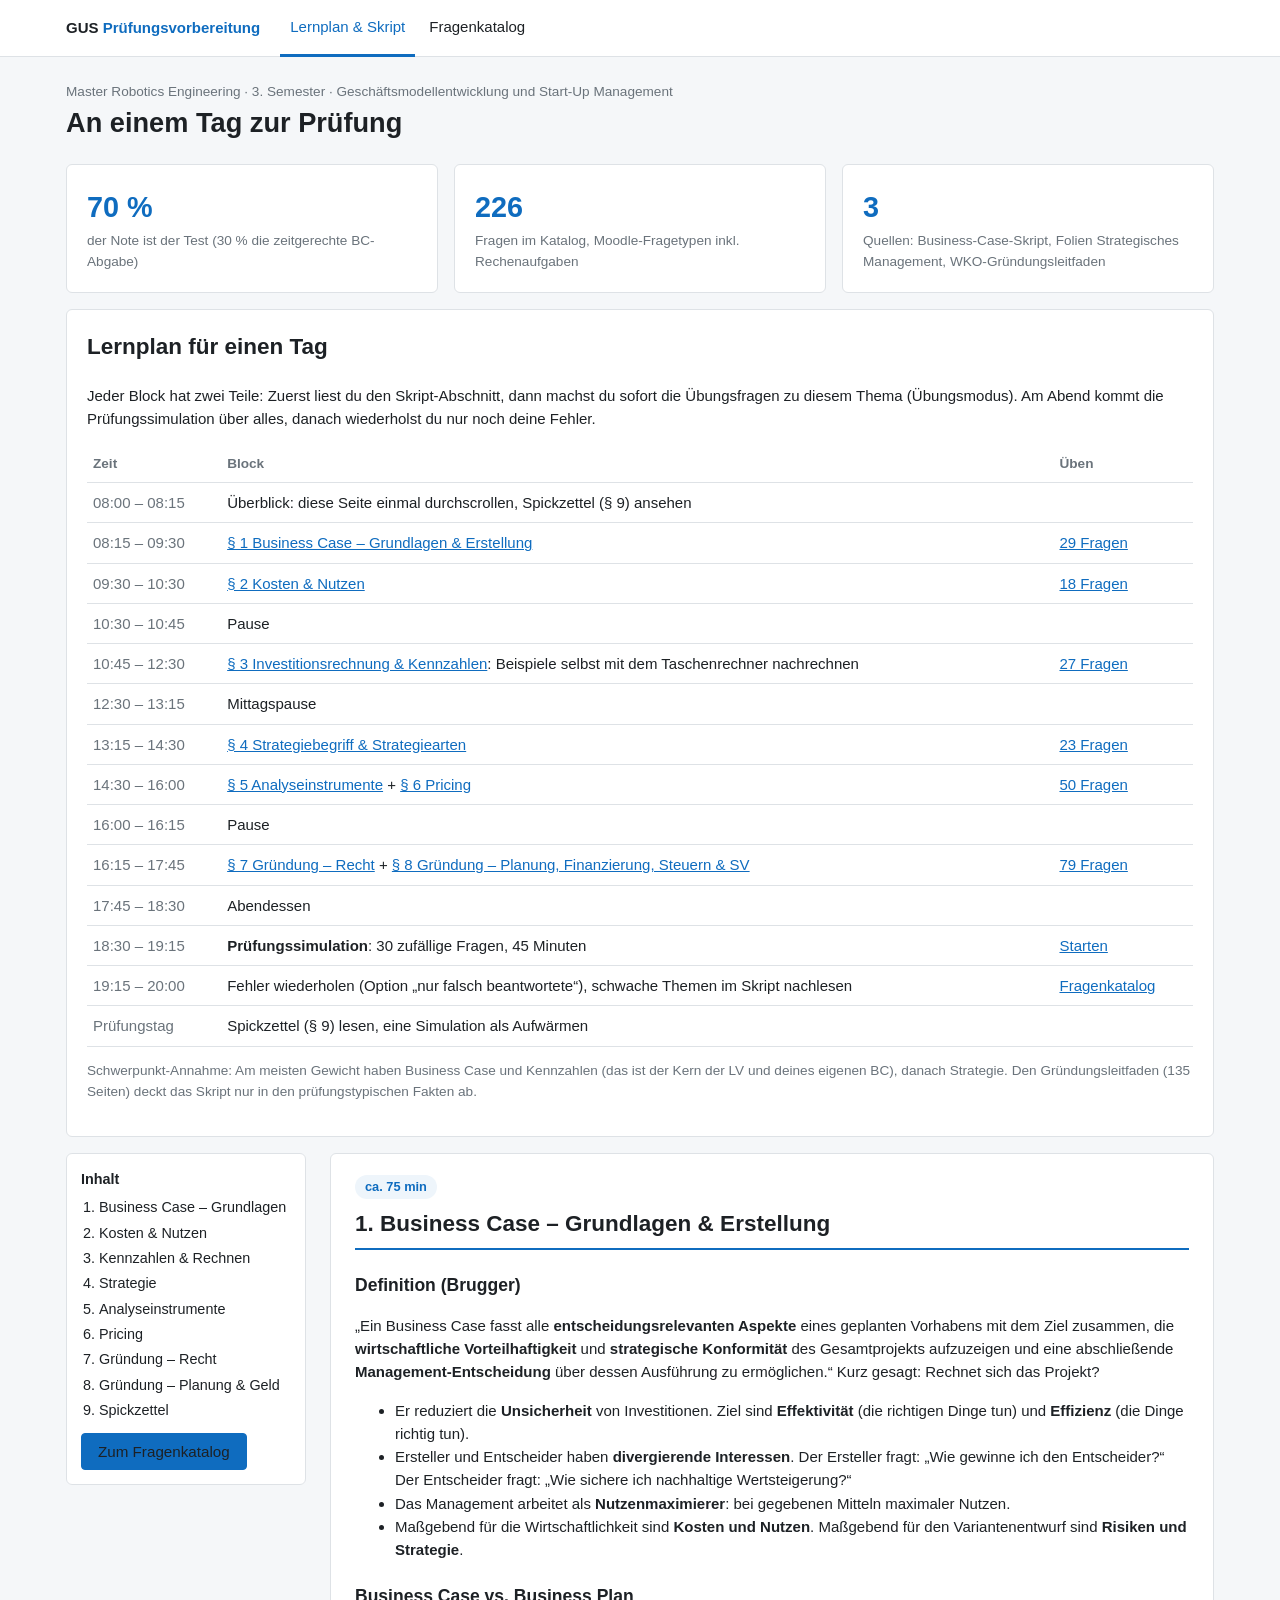
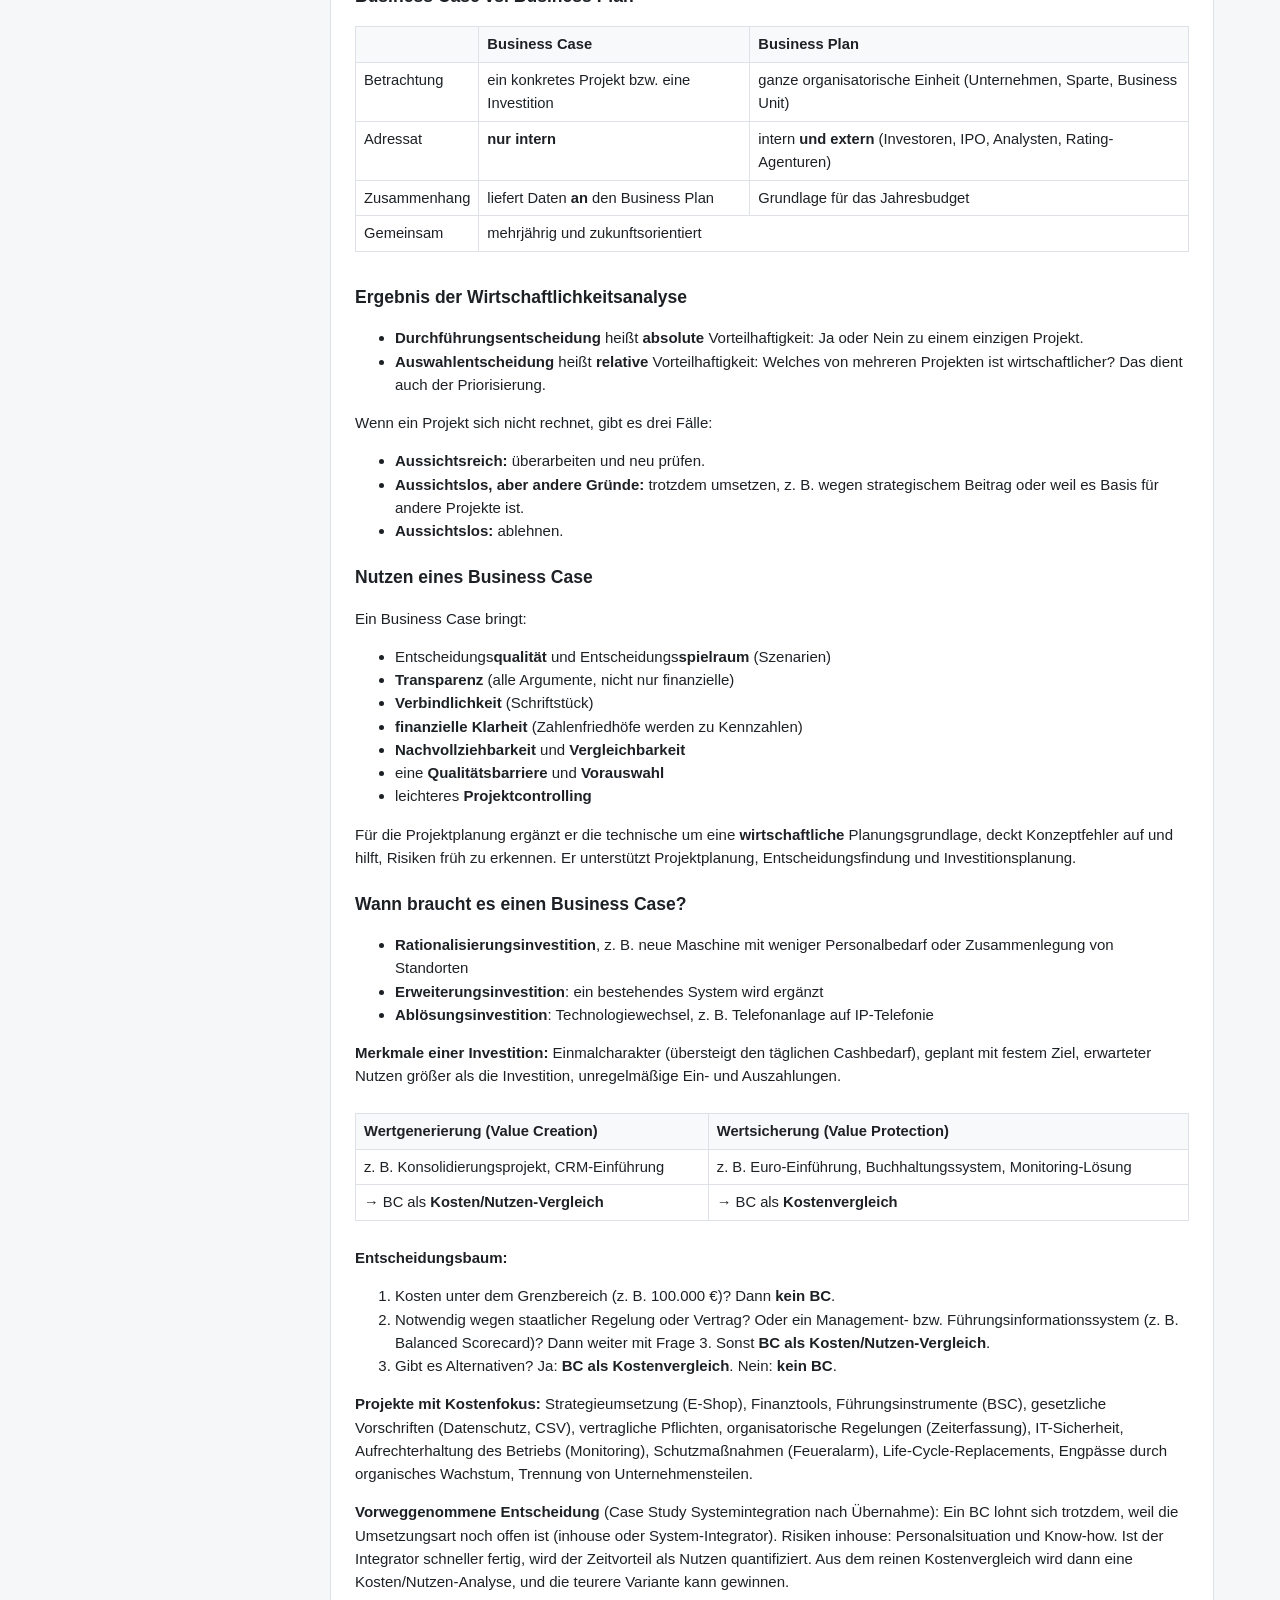
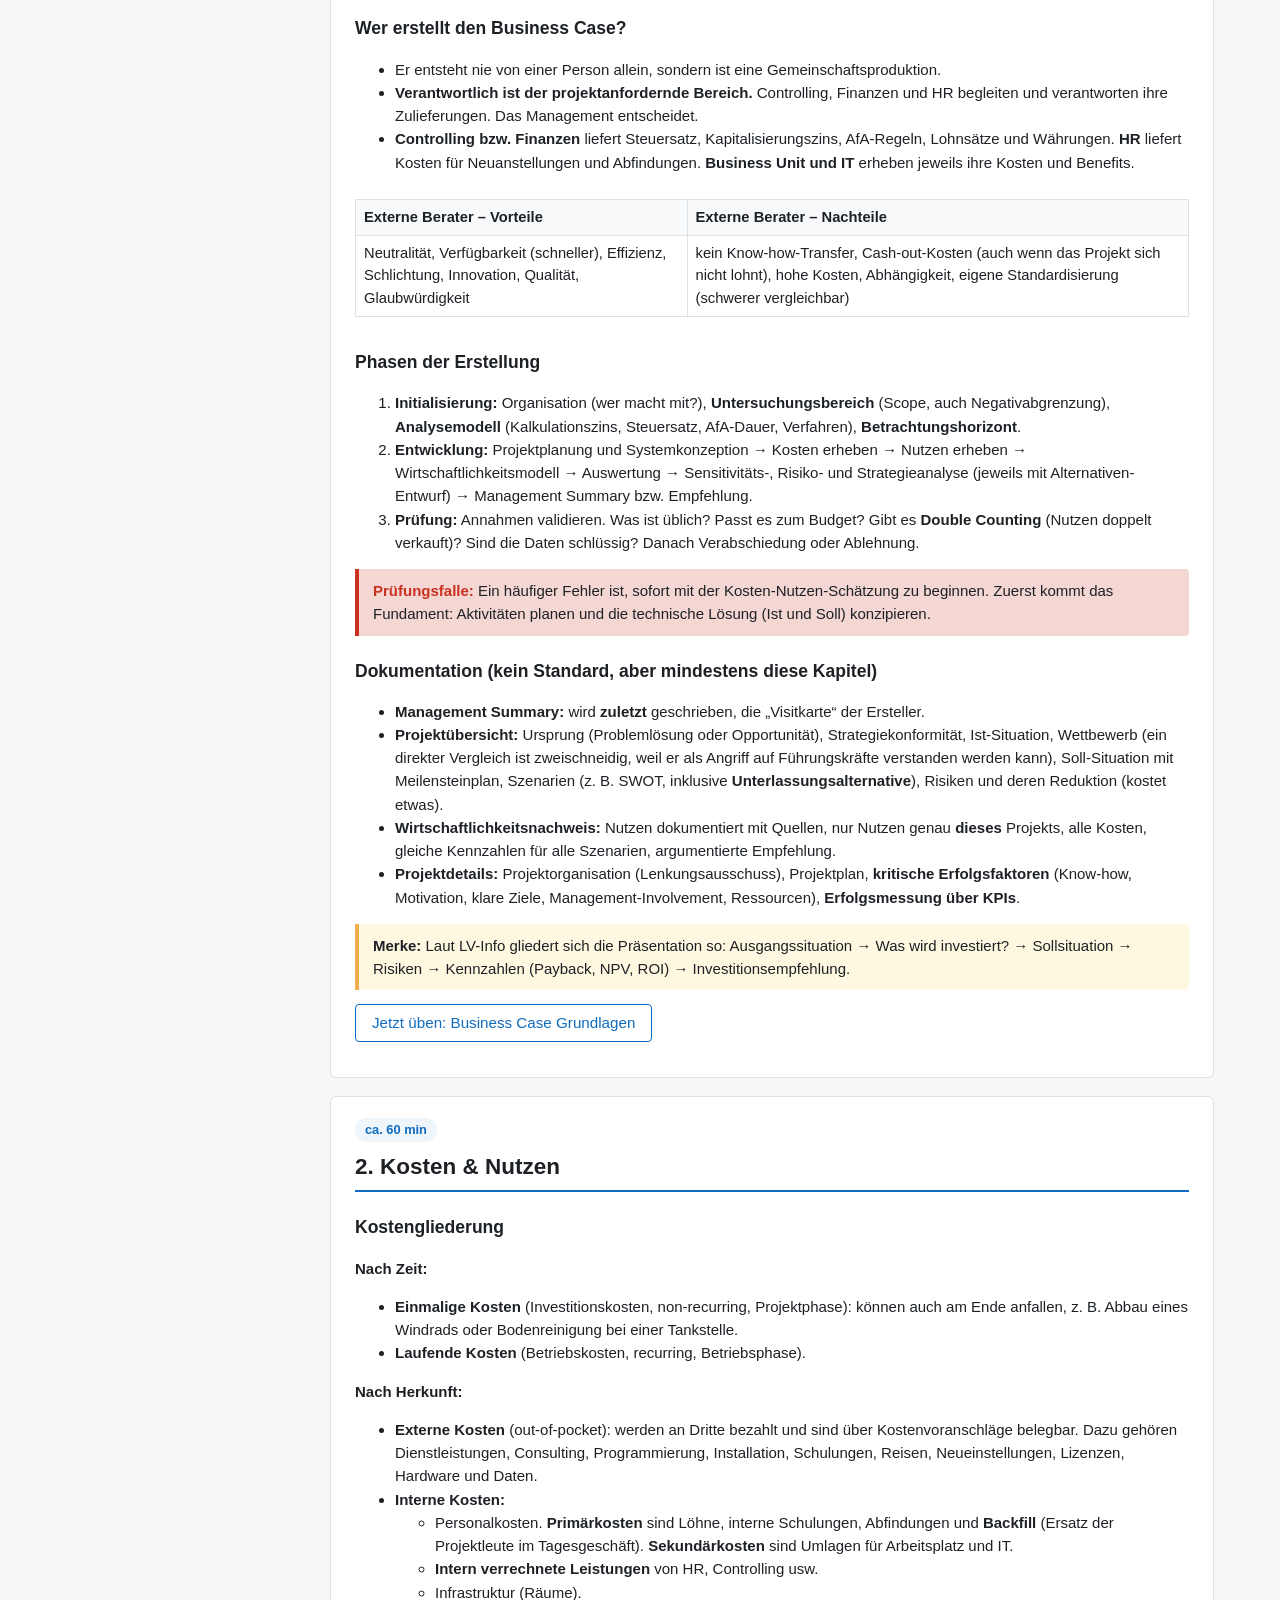
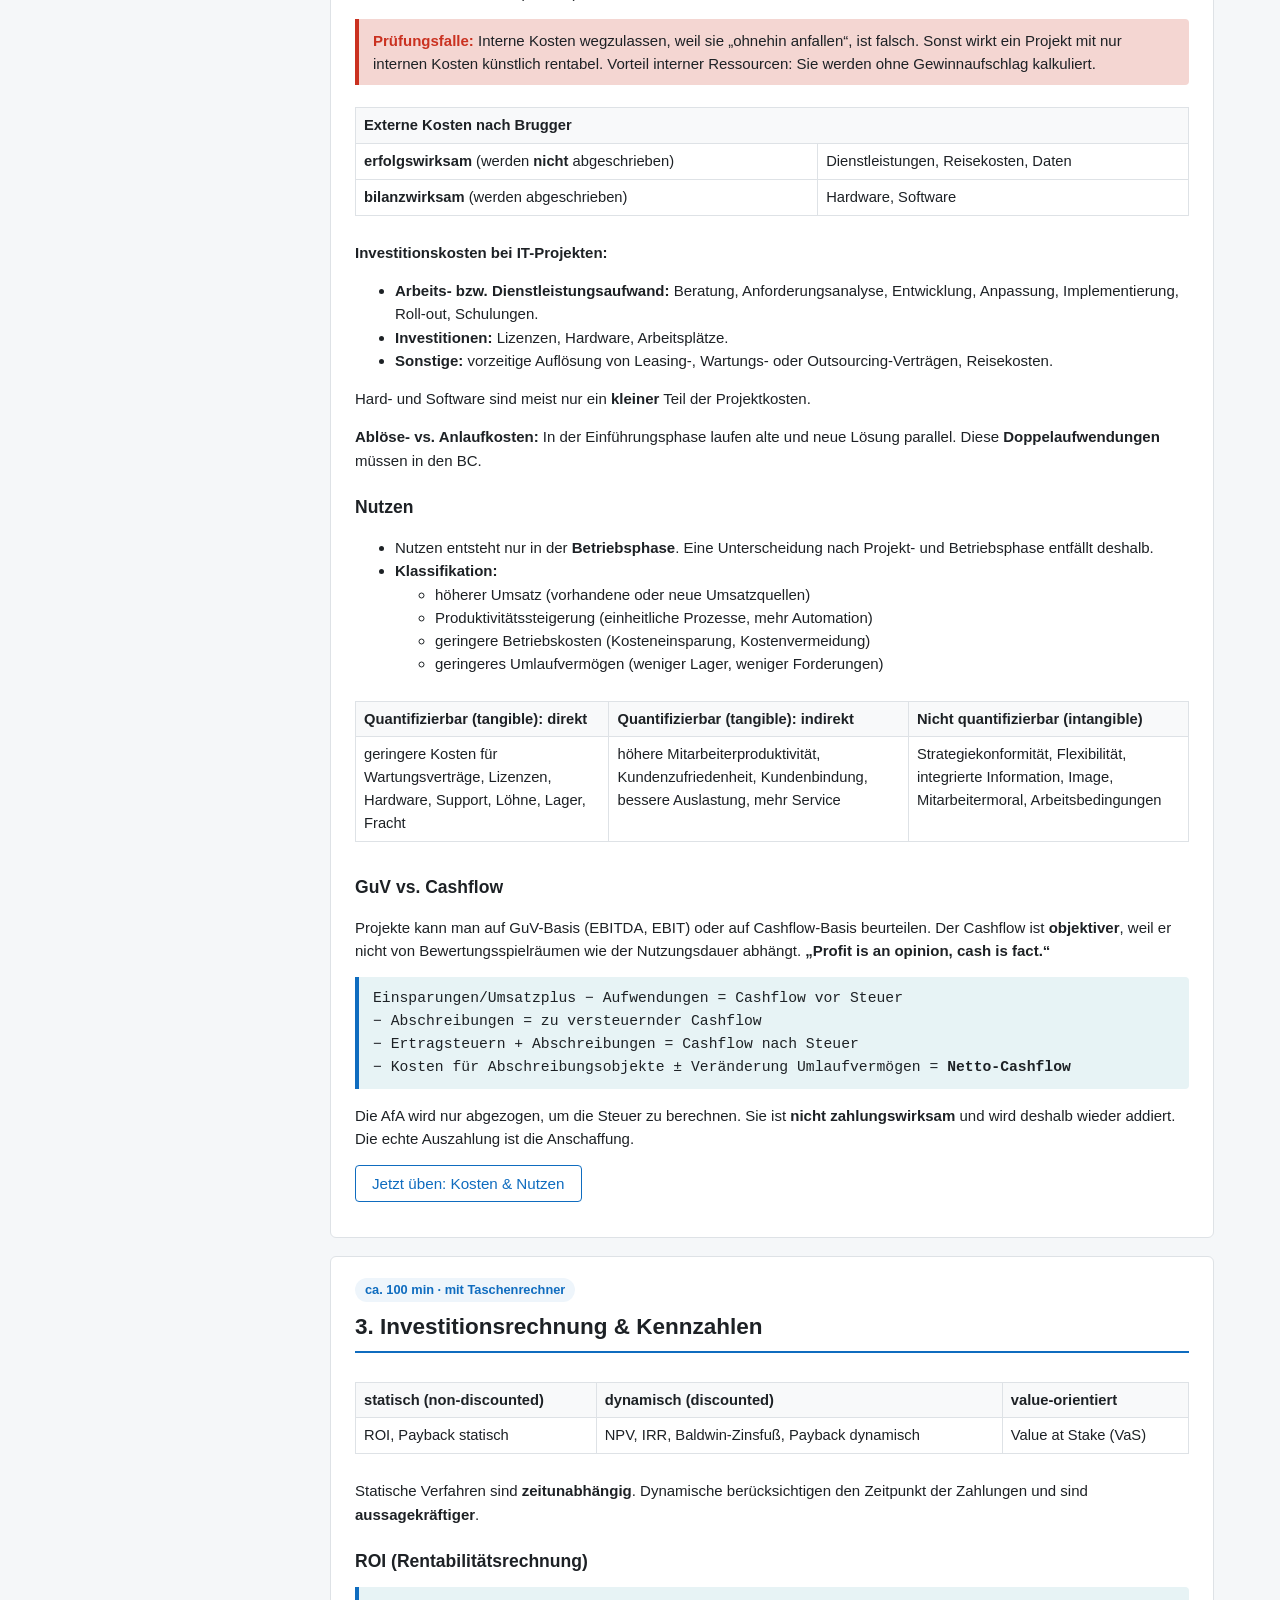
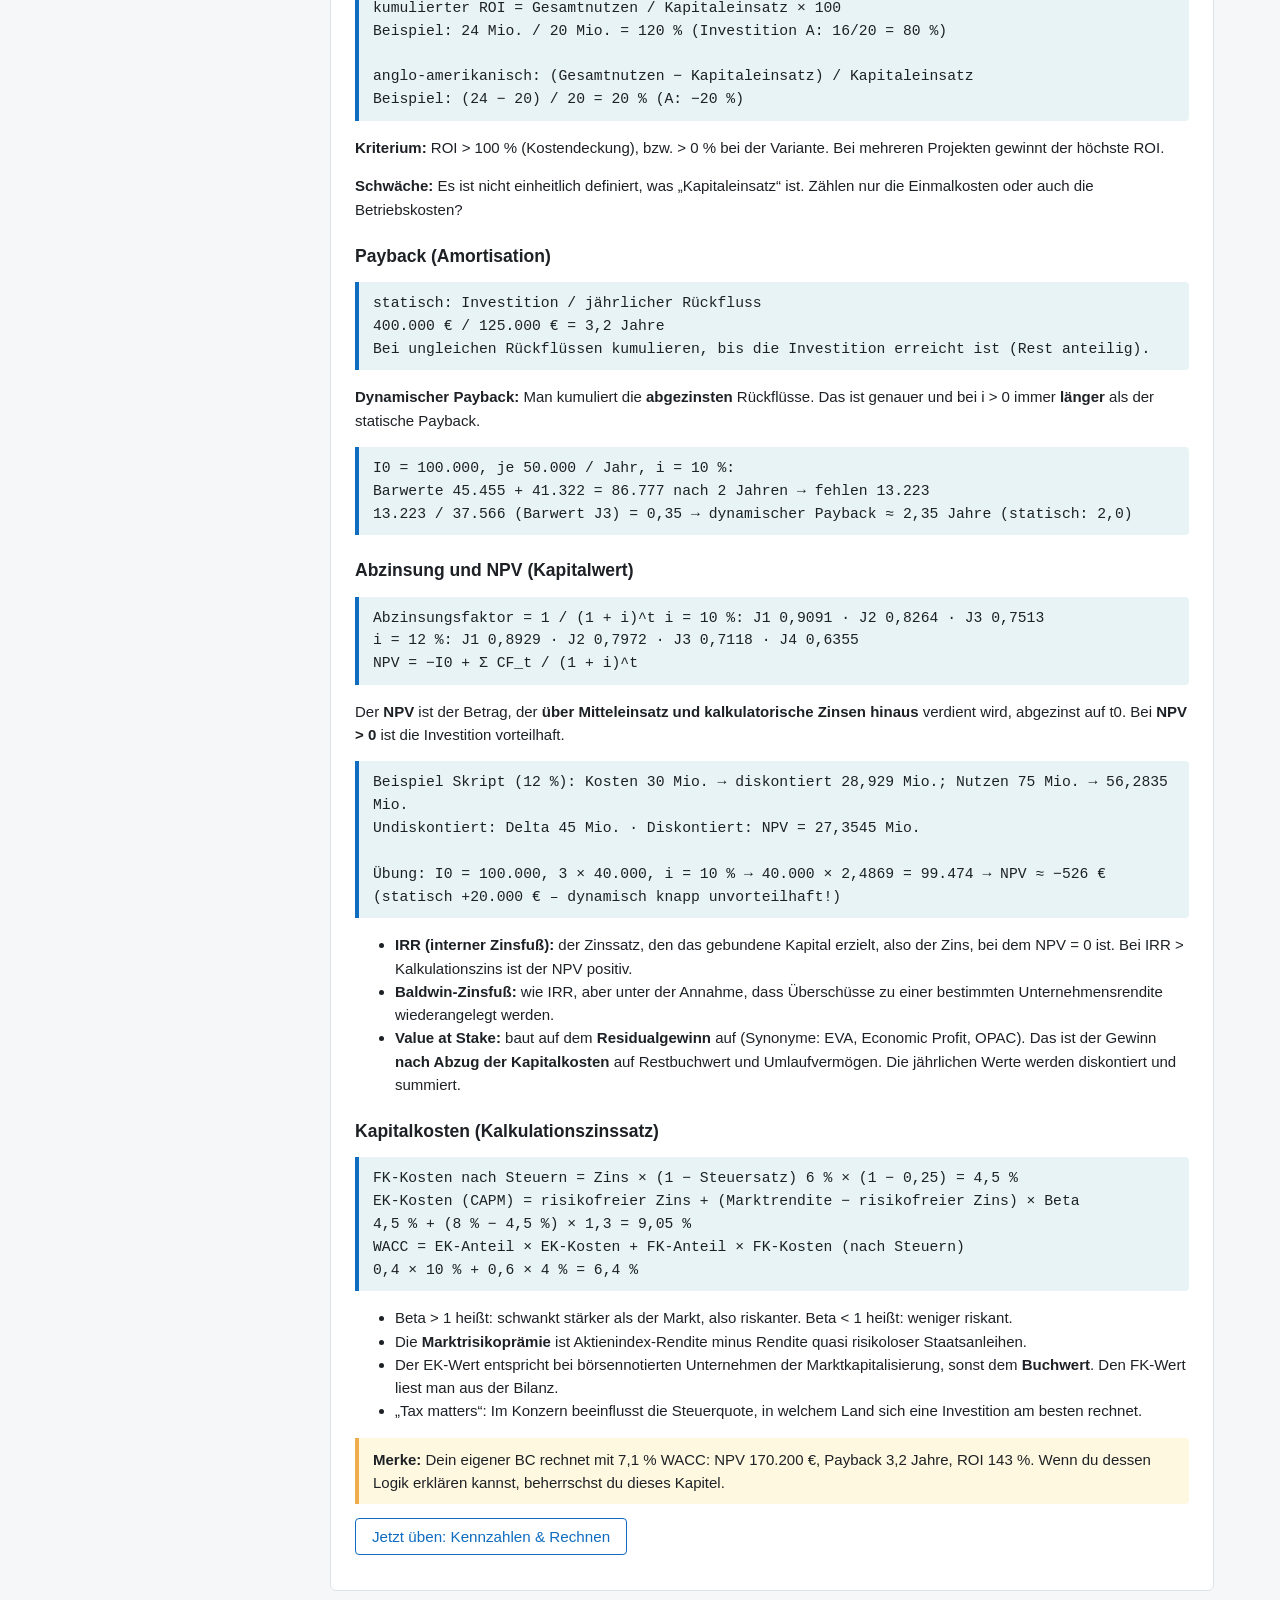
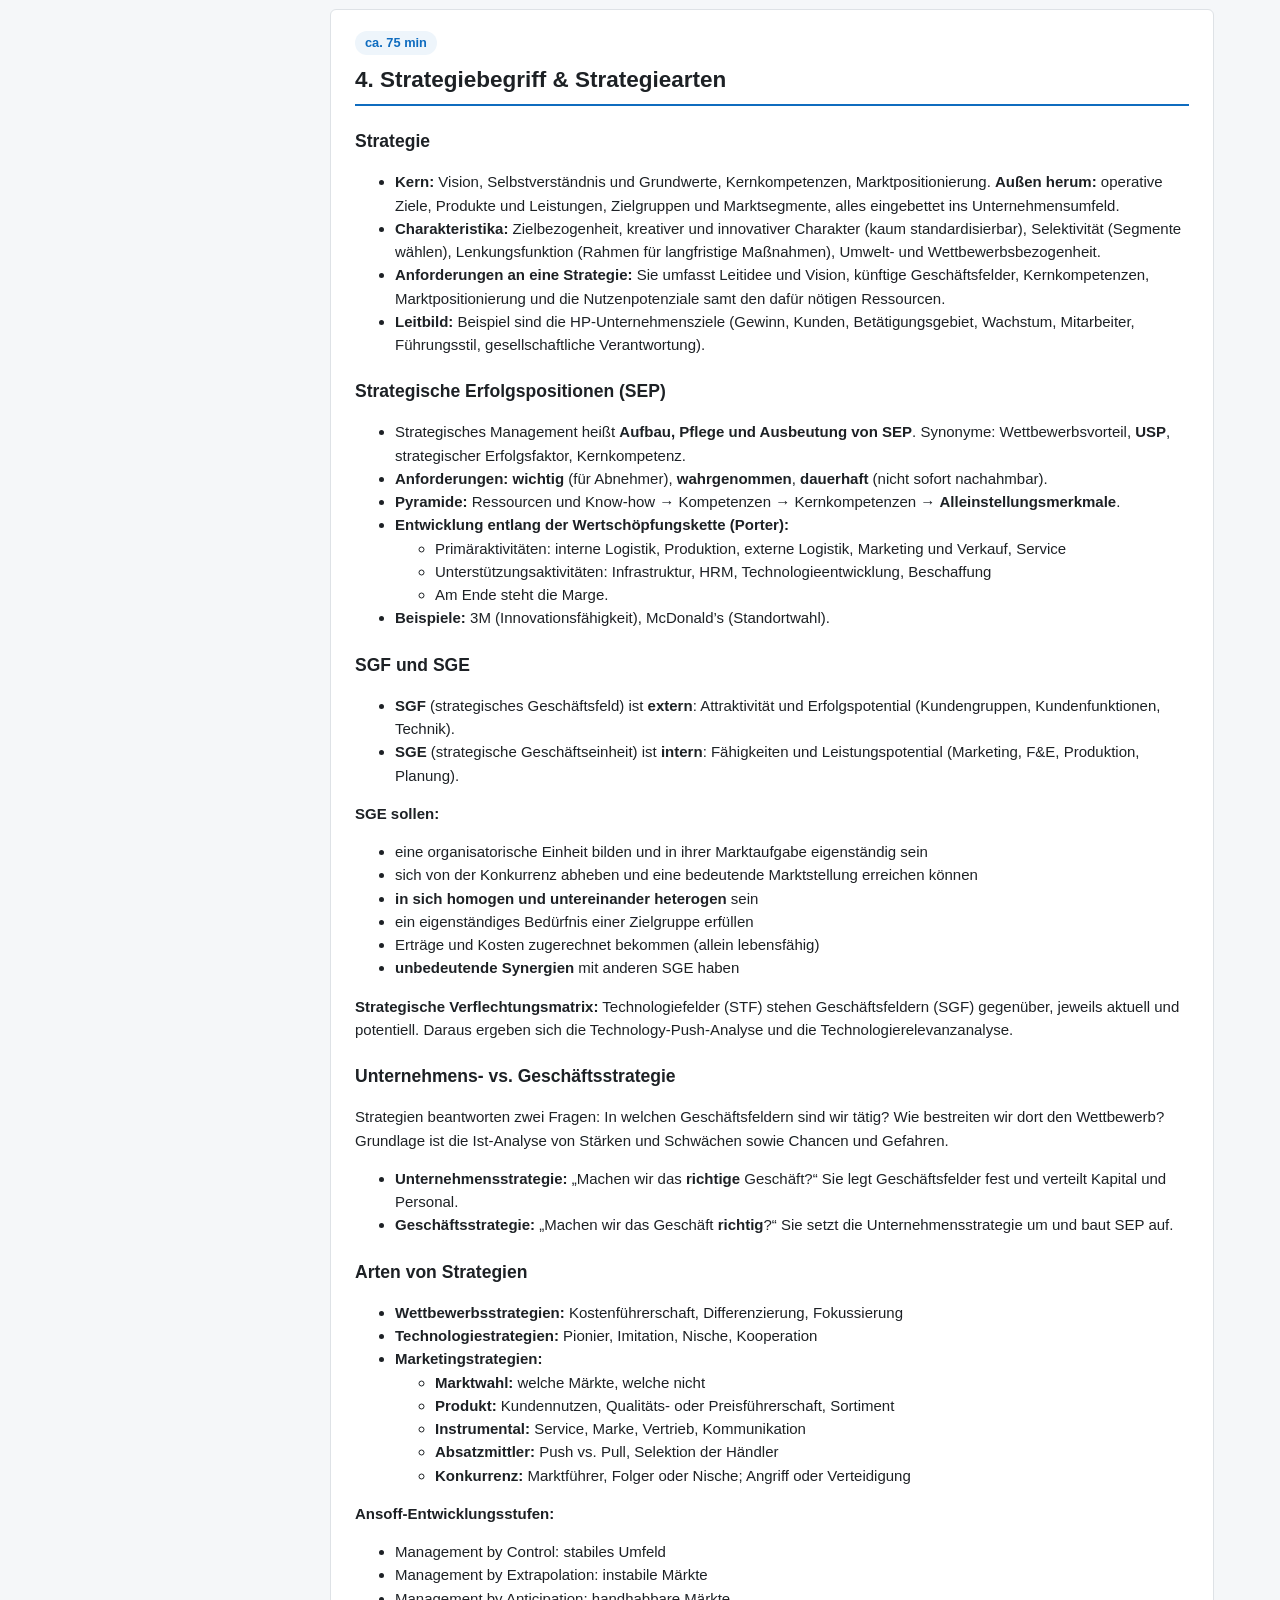
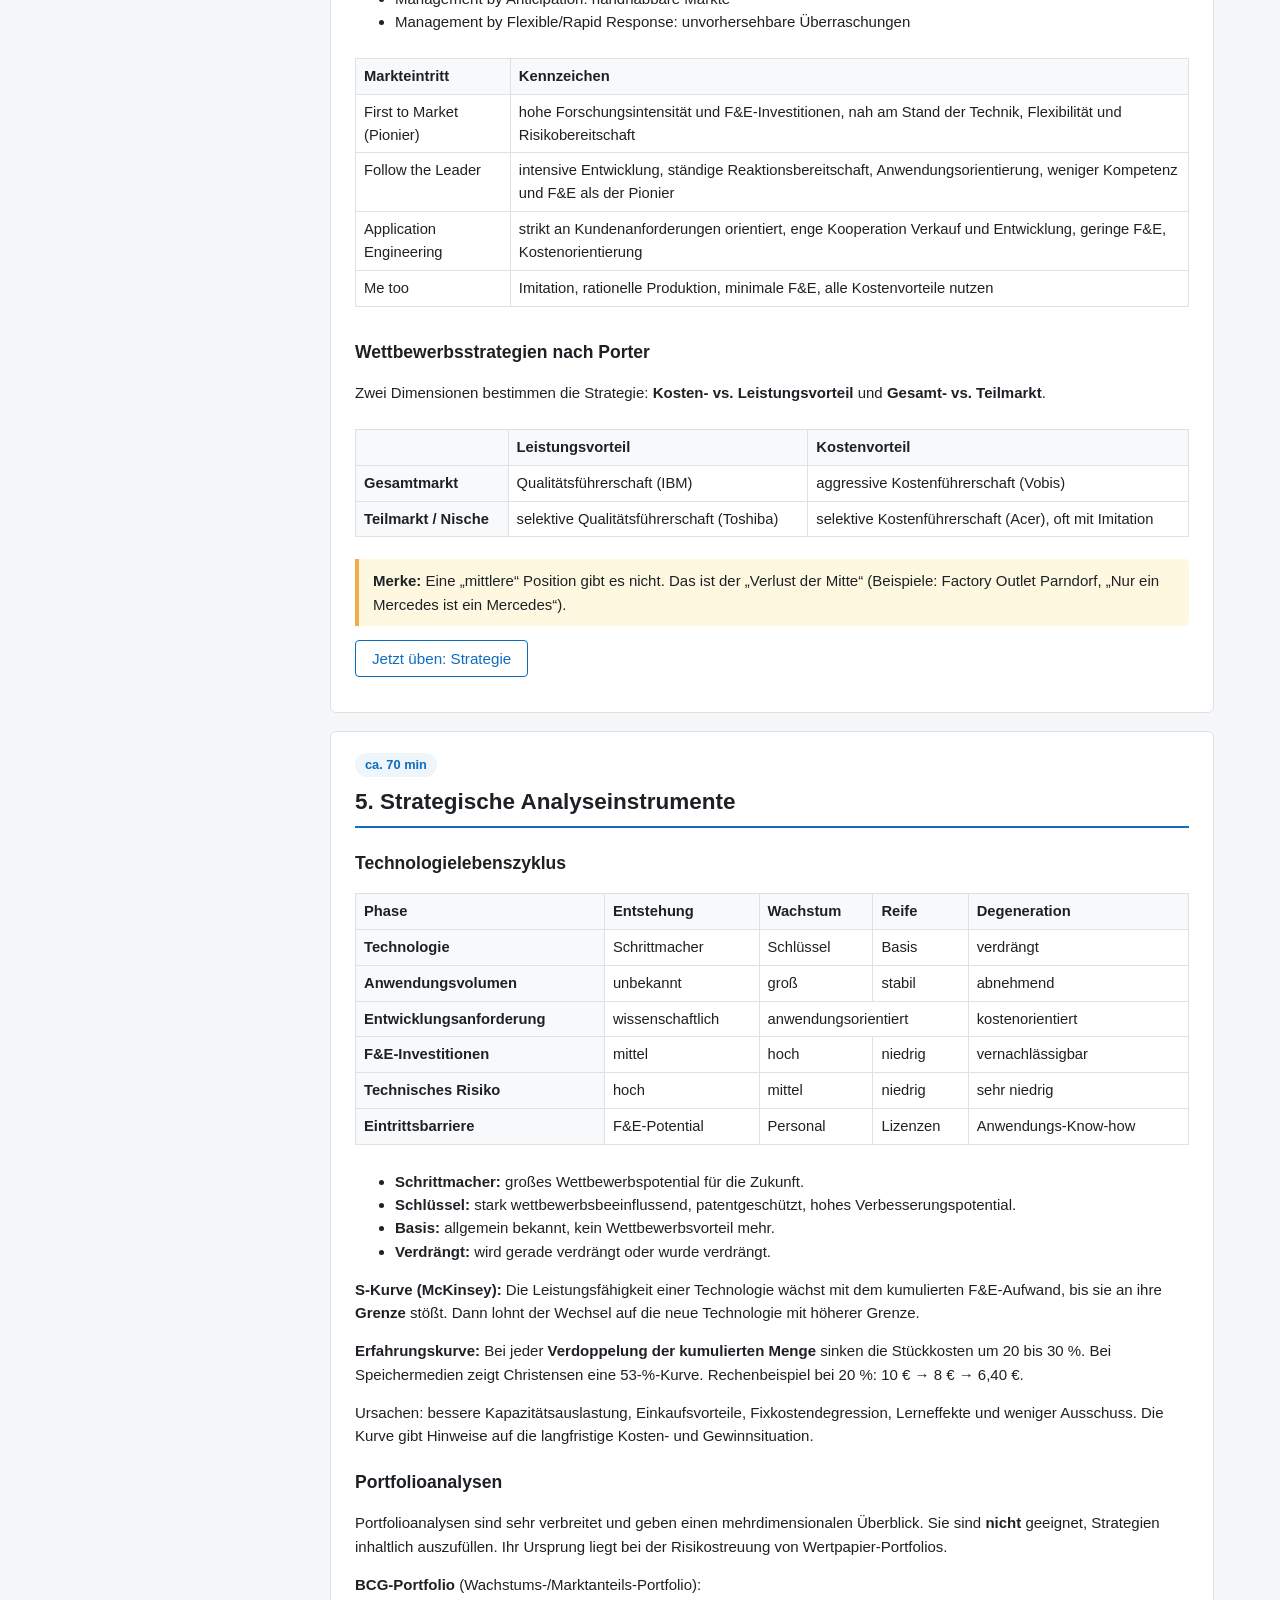
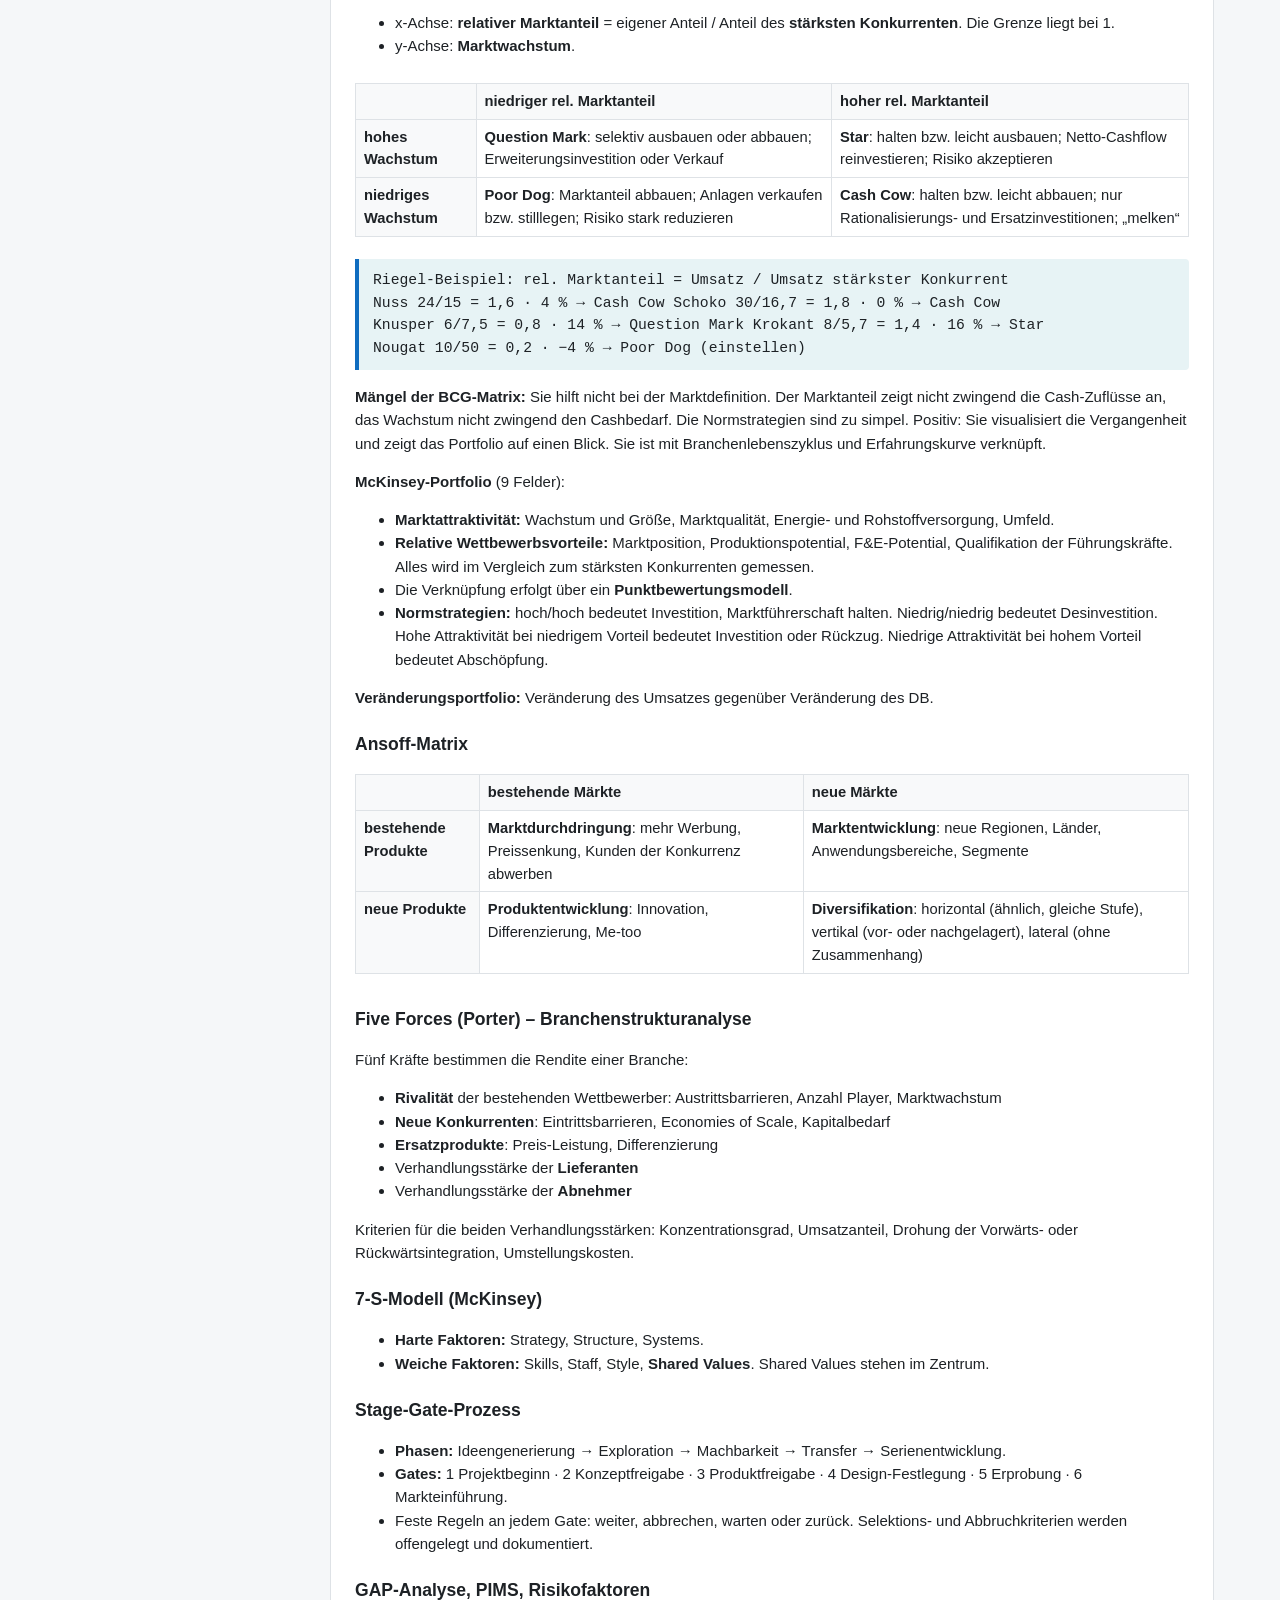
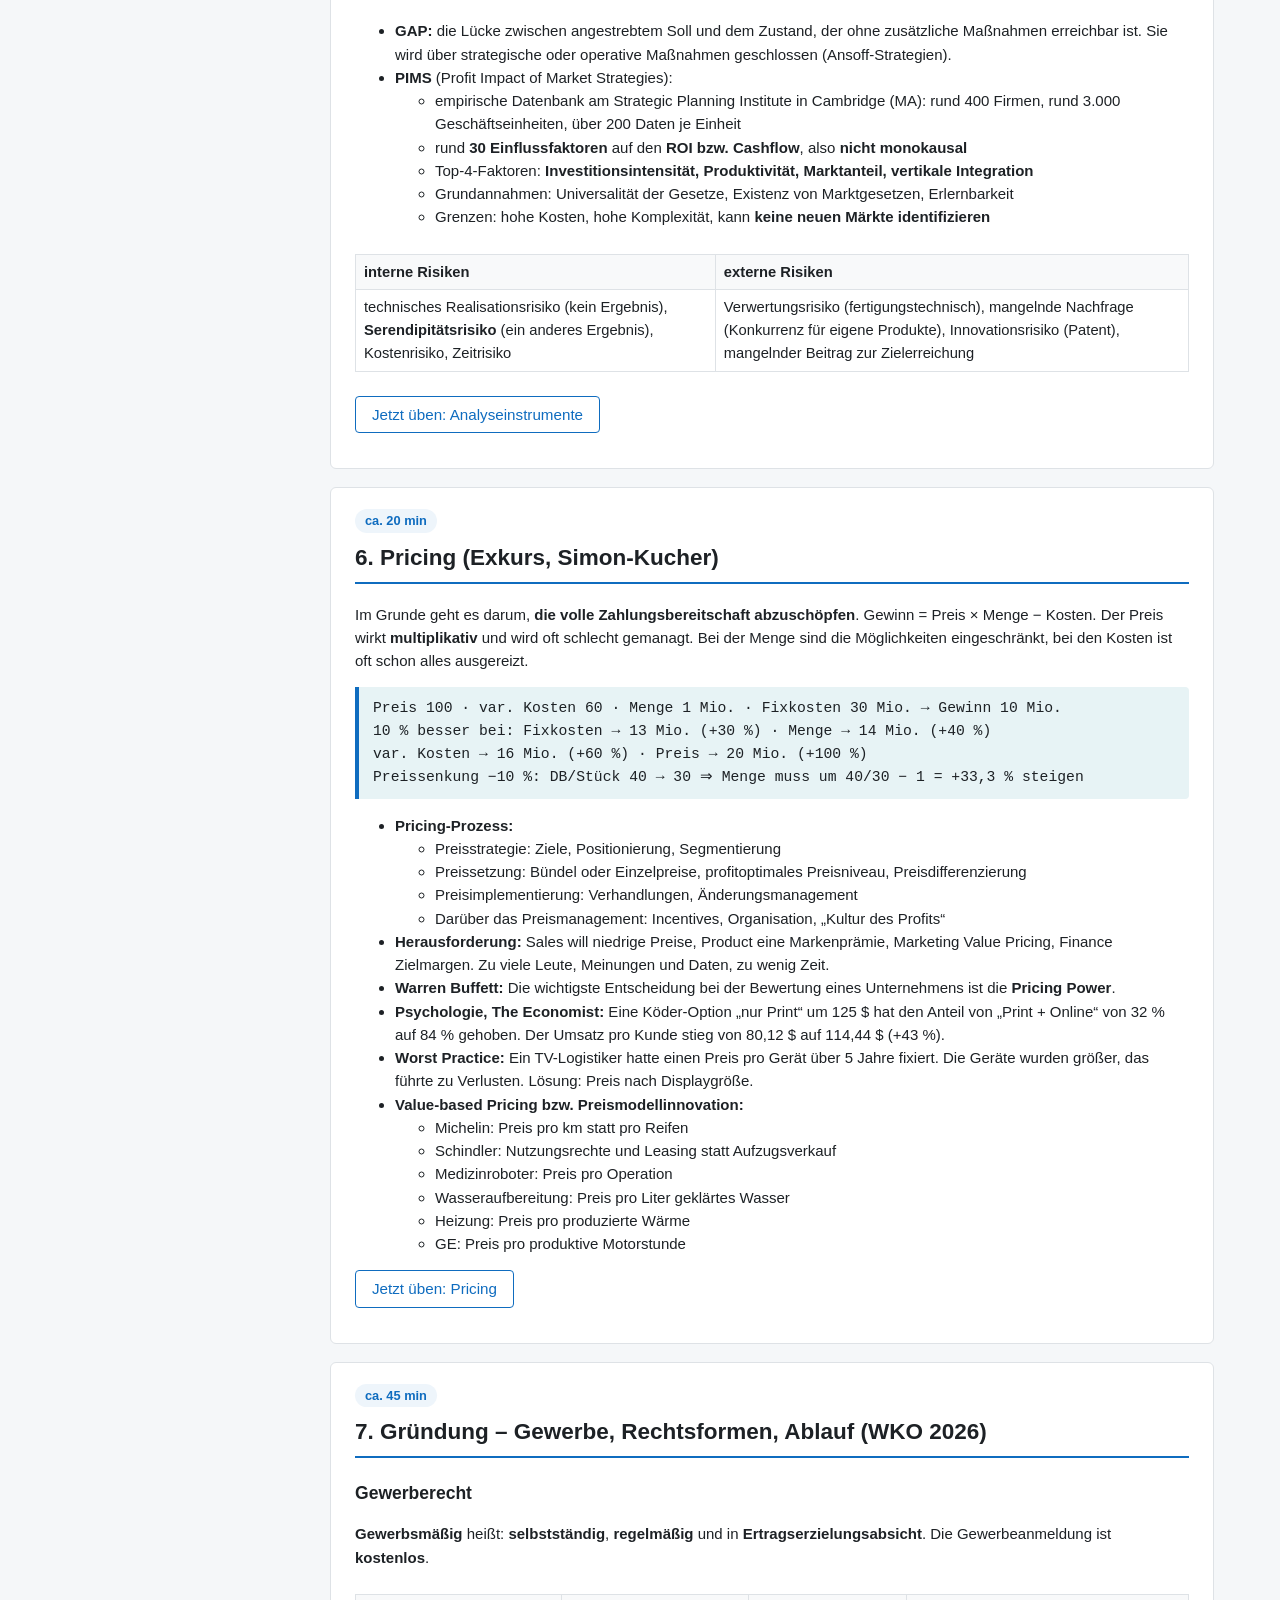
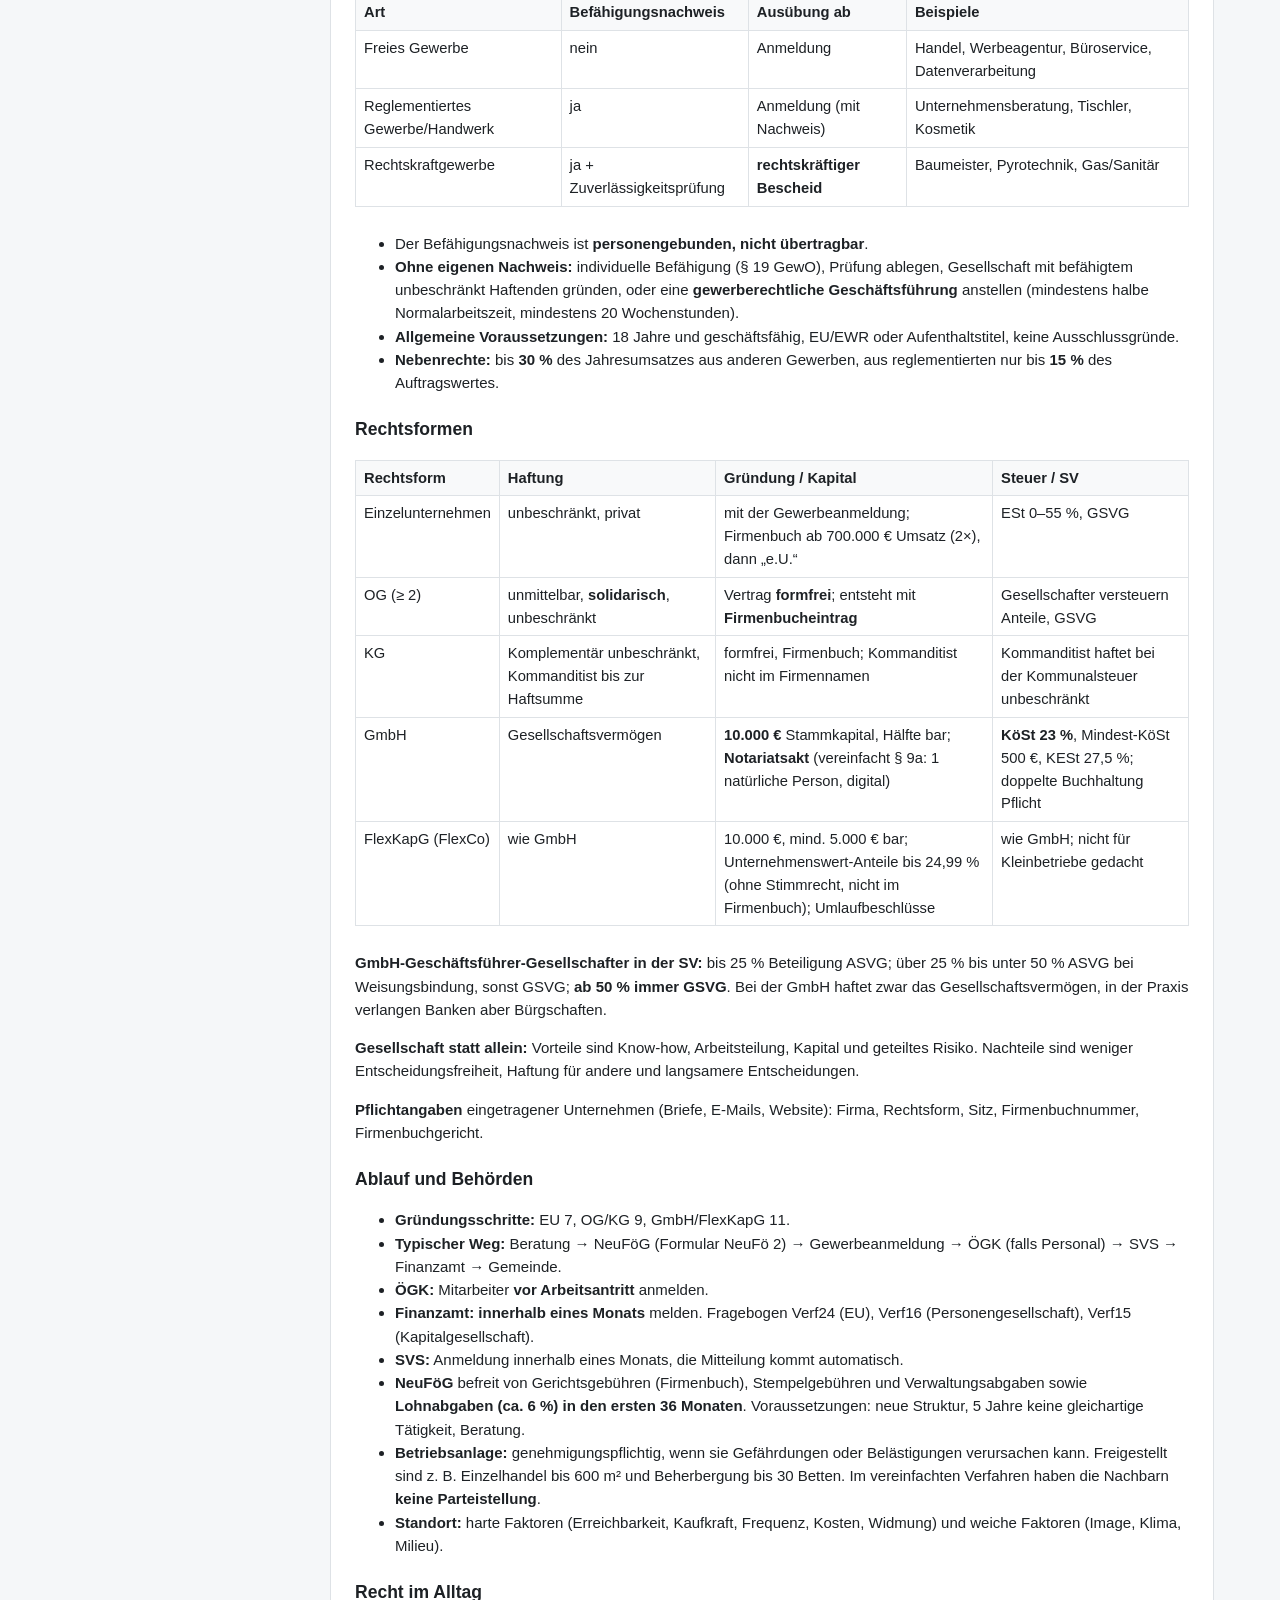
==== docs/index.html @ 95bcf1d0 "Prüfungsvorbereitung als GitHub-Pages-Seite: Lernskript und Moodle-Fragenkatalog" ====
<!doctype html>
<html lang="de">
<head>
  <meta charset="utf-8">
  <meta name="viewport" content="width=device-width, initial-scale=1">
  <title>GUS Prüfungsvorbereitung</title>
  <meta name="description" content="Lernskript und Moodle-Fragenkatalog für Geschäftsmodellentwicklung und Start-Up Management (MRE3, FH Technikum Wien)">
  <link rel="stylesheet" href="assets/style.css">
</head>
<body>
  <header class="topbar">
    <div class="topbar-inner">
      <a class="brand" href="index.html">GUS <span>Prüfungsvorbereitung</span></a>
      <nav class="topnav">
        <a href="index.html" class="active">Lernplan &amp; Skript</a>
        <a href="quiz.html">Fragenkatalog</a>
      </nav>
    </div>
  </header>

  <div class="page-header">
    <div class="breadcrumb">Master Robotics Engineering · 3. Semester · Geschäftsmodellentwicklung und Start-Up Management</div>
    <h1>An einem Tag zur Prüfung</h1>
  </div>

  <main class="container">
    <div class="grid-3">
      <div class="card"><div class="stat">70 %</div><div class="stat-label">der Note ist der Test (30 % die zeitgerechte BC-Abgabe)</div></div>
      <div class="card"><div class="stat" id="q-count">–</div><div class="stat-label">Fragen im Katalog, Moodle-Fragetypen inkl. Rechenaufgaben</div></div>
      <div class="card"><div class="stat">3</div><div class="stat-label">Quellen: Business-Case-Skript, Folien Strategisches Management, WKO-Gründungsleitfaden</div></div>
    </div>

    <section class="card" id="plan">
      <h2>Lernplan für einen Tag</h2>
      <p>Jeder Block hat zwei Teile: Zuerst liest du den Skript-Abschnitt, dann machst du sofort die Übungsfragen zu diesem Thema (Übungsmodus). Am Abend kommt die Prüfungssimulation über alles, danach wiederholst du nur noch deine Fehler.</p>
      <div class="table-wrap">
      <table class="schedule">
        <thead><tr><th>Zeit</th><th>Block</th><th>Üben</th></tr></thead>
        <tbody>
          <tr><td>08:00 – 08:15</td><td>Überblick: diese Seite einmal durchscrollen, Spickzettel (§ 9) ansehen</td><td></td></tr>
          <tr><td>08:15 – 09:30</td><td><a href="#bc">§ 1 Business Case – Grundlagen &amp; Erstellung</a></td><td><a href="quiz.html?topic=bc">29 Fragen</a></td></tr>
          <tr><td>09:30 – 10:30</td><td><a href="#kosten">§ 2 Kosten &amp; Nutzen</a></td><td><a href="quiz.html?topic=kosten">18 Fragen</a></td></tr>
          <tr><td>10:30 – 10:45</td><td>Pause</td><td></td></tr>
          <tr><td>10:45 – 12:30</td><td><a href="#kennzahlen">§ 3 Investitionsrechnung &amp; Kennzahlen</a>: Beispiele selbst mit dem Taschenrechner nachrechnen</td><td><a href="quiz.html?topic=kennzahlen">27 Fragen</a></td></tr>
          <tr><td>12:30 – 13:15</td><td>Mittagspause</td><td></td></tr>
          <tr><td>13:15 – 14:30</td><td><a href="#strategie">§ 4 Strategiebegriff &amp; Strategiearten</a></td><td><a href="quiz.html?topic=strategie">23 Fragen</a></td></tr>
          <tr><td>14:30 – 16:00</td><td><a href="#analyse">§ 5 Analyseinstrumente</a> + <a href="#pricing">§ 6 Pricing</a></td><td><a href="quiz.html?topic=analyse,pricing">50 Fragen</a></td></tr>
          <tr><td>16:00 – 16:15</td><td>Pause</td><td></td></tr>
          <tr><td>16:15 – 17:45</td><td><a href="#gruendung">§ 7 Gründung – Recht</a> + <a href="#planung">§ 8 Gründung – Planung, Finanzierung, Steuern &amp; SV</a></td><td><a href="quiz.html?topic=gruendung,planung">79 Fragen</a></td></tr>
          <tr><td>17:45 – 18:30</td><td>Abendessen</td><td></td></tr>
          <tr><td>18:30 – 19:15</td><td><b>Prüfungssimulation</b>: 30 zufällige Fragen, 45 Minuten</td><td><a href="quiz.html?topic=bc,kosten,kennzahlen,strategie,analyse,pricing,gruendung,planung&amp;mode=exam">Starten</a></td></tr>
          <tr><td>19:15 – 20:00</td><td>Fehler wiederholen (Option „nur falsch beantwortete“), schwache Themen im Skript nachlesen</td><td><a href="quiz.html">Fragenkatalog</a></td></tr>
          <tr><td>Prüfungstag</td><td>Spickzettel (§ 9) lesen, eine Simulation als Aufwärmen</td><td></td></tr>
        </tbody>
      </table>
      </div>
      <p class="small muted">Schwerpunkt-Annahme: Am meisten Gewicht haben Business Case und Kennzahlen (das ist der Kern der LV und deines eigenen BC), danach Strategie. Den Gründungsleitfaden (135 Seiten) deckt das Skript nur in den prüfungstypischen Fakten ab.</p>
    </section>

    <div class="skript-layout">
      <nav class="toc">
        <strong>Inhalt</strong>
        <ol>
          <li><a href="#bc">Business Case – Grundlagen</a></li>
          <li><a href="#kosten">Kosten &amp; Nutzen</a></li>
          <li><a href="#kennzahlen">Kennzahlen &amp; Rechnen</a></li>
          <li><a href="#strategie">Strategie</a></li>
          <li><a href="#analyse">Analyseinstrumente</a></li>
          <li><a href="#pricing">Pricing</a></li>
          <li><a href="#gruendung">Gründung – Recht</a></li>
          <li><a href="#planung">Gründung – Planung &amp; Geld</a></li>
          <li><a href="#spick">Spickzettel</a></li>
        </ol>
        <p style="margin:12px 0 0"><a class="btn" href="quiz.html">Zum Fragenkatalog</a></p>
      </nav>

      <div class="skript">
        <!-- ============ 1 ============ -->
        <section id="bc">
          <span class="time-tag">ca. 75 min</span>
          <h2>1. Business Case – Grundlagen &amp; Erstellung</h2>

          <h3>Definition (Brugger)</h3>
          <p>„Ein Business Case fasst alle <b>entscheidungsrelevanten Aspekte</b> eines geplanten Vorhabens mit dem Ziel zusammen, die <b>wirtschaftliche Vorteilhaftigkeit</b> und <b>strategische Konformität</b> des Gesamtprojekts aufzuzeigen und eine abschließende <b>Management-Entscheidung</b> über dessen Ausführung zu ermöglichen.“ Kurz gesagt: Rechnet sich das Projekt?</p>
          <ul>
            <li>Er reduziert die <b>Unsicherheit</b> von Investitionen. Ziel sind <b>Effektivität</b> (die richtigen Dinge tun) und <b>Effizienz</b> (die Dinge richtig tun).</li>
            <li>Ersteller und Entscheider haben <b>divergierende Interessen</b>. Der Ersteller fragt: „Wie gewinne ich den Entscheider?“ Der Entscheider fragt: „Wie sichere ich nachhaltige Wertsteigerung?“</li>
            <li>Das Management arbeitet als <b>Nutzenmaximierer</b>: bei gegebenen Mitteln maximaler Nutzen.</li>
            <li>Maßgebend für die Wirtschaftlichkeit sind <b>Kosten und Nutzen</b>. Maßgebend für den Variantenentwurf sind <b>Risiken und Strategie</b>.</li>
          </ul>

          <h3>Business Case vs. Business Plan</h3>
          <div class="table-wrap"><table>
            <tr><th></th><th>Business Case</th><th>Business Plan</th></tr>
            <tr><td>Betrachtung</td><td>ein konkretes Projekt bzw. eine Investition</td><td>ganze organisatorische Einheit (Unternehmen, Sparte, Business Unit)</td></tr>
            <tr><td>Adressat</td><td><b>nur intern</b></td><td>intern <b>und extern</b> (Investoren, IPO, Analysten, Rating-Agenturen)</td></tr>
            <tr><td>Zusammenhang</td><td>liefert Daten <b>an</b> den Business Plan</td><td>Grundlage für das Jahresbudget</td></tr>
            <tr><td>Gemeinsam</td><td colspan="2">mehrjährig und zukunftsorientiert</td></tr>
          </table></div>

          <h3>Ergebnis der Wirtschaftlichkeitsanalyse</h3>
          <ul>
            <li><b>Durchführungsentscheidung</b> heißt <b>absolute</b> Vorteilhaftigkeit: Ja oder Nein zu einem einzigen Projekt.</li>
            <li><b>Auswahlentscheidung</b> heißt <b>relative</b> Vorteilhaftigkeit: Welches von mehreren Projekten ist wirtschaftlicher? Das dient auch der Priorisierung.</li>
          </ul>
          <p>Wenn ein Projekt sich nicht rechnet, gibt es drei Fälle:</p>
          <ul>
            <li><b>Aussichtsreich:</b> überarbeiten und neu prüfen.</li>
            <li><b>Aussichtslos, aber andere Gründe:</b> trotzdem umsetzen, z. B. wegen strategischem Beitrag oder weil es Basis für andere Projekte ist.</li>
            <li><b>Aussichtslos:</b> ablehnen.</li>
          </ul>

          <h3>Nutzen eines Business Case</h3>
          <p>Ein Business Case bringt:</p>
          <ul>
            <li>Entscheidungs<b>qualität</b> und Entscheidungs<b>spielraum</b> (Szenarien)</li>
            <li><b>Transparenz</b> (alle Argumente, nicht nur finanzielle)</li>
            <li><b>Verbindlichkeit</b> (Schriftstück)</li>
            <li><b>finanzielle Klarheit</b> (Zahlenfriedhöfe werden zu Kennzahlen)</li>
            <li><b>Nachvollziehbarkeit</b> und <b>Vergleichbarkeit</b></li>
            <li>eine <b>Qualitätsbarriere</b> und <b>Vorauswahl</b></li>
            <li>leichteres <b>Projektcontrolling</b></li>
          </ul>
          <p>Für die Projektplanung ergänzt er die technische um eine <b>wirtschaftliche</b> Planungsgrundlage, deckt Konzeptfehler auf und hilft, Risiken früh zu erkennen. Er unterstützt Projektplanung, Entscheidungsfindung und Investitionsplanung.</p>

          <h3>Wann braucht es einen Business Case?</h3>
          <ul>
            <li><b>Rationalisierungsinvestition</b>, z. B. neue Maschine mit weniger Personalbedarf oder Zusammenlegung von Standorten</li>
            <li><b>Erweiterungsinvestition</b>: ein bestehendes System wird ergänzt</li>
            <li><b>Ablösungsinvestition</b>: Technologiewechsel, z. B. Telefonanlage auf IP-Telefonie</li>
          </ul>
          <p><b>Merkmale einer Investition:</b> Einmalcharakter (übersteigt den täglichen Cashbedarf), geplant mit festem Ziel, erwarteter Nutzen größer als die Investition, unregelmäßige Ein- und Auszahlungen.</p>
          <div class="table-wrap"><table>
            <tr><th>Wertgenerierung (Value Creation)</th><th>Wertsicherung (Value Protection)</th></tr>
            <tr><td>z. B. Konsolidierungsprojekt, CRM-Einführung</td><td>z. B. Euro-Einführung, Buchhaltungssystem, Monitoring-Lösung</td></tr>
            <tr><td>→ BC als <b>Kosten/Nutzen-Vergleich</b></td><td>→ BC als <b>Kostenvergleich</b></td></tr>
          </table></div>
          <p><b>Entscheidungsbaum:</b></p>
          <ol>
            <li>Kosten unter dem Grenzbereich (z. B. 100.000 €)? Dann <b>kein BC</b>.</li>
            <li>Notwendig wegen staatlicher Regelung oder Vertrag? Oder ein Management- bzw. Führungsinformationssystem (z. B. Balanced Scorecard)? Dann weiter mit Frage 3. Sonst <b>BC als Kosten/Nutzen-Vergleich</b>.</li>
            <li>Gibt es Alternativen? Ja: <b>BC als Kostenvergleich</b>. Nein: <b>kein BC</b>.</li>
          </ol>
          <p><b>Projekte mit Kostenfokus:</b> Strategieumsetzung (E-Shop), Finanztools, Führungsinstrumente (BSC), gesetzliche Vorschriften (Datenschutz, CSV), vertragliche Pflichten, organisatorische Regelungen (Zeiterfassung), IT-Sicherheit, Aufrechterhaltung des Betriebs (Monitoring), Schutzmaßnahmen (Feueralarm), Life-Cycle-Replacements, Engpässe durch organisches Wachstum, Trennung von Unternehmensteilen.</p>
          <p><b>Vorweggenommene Entscheidung</b> (Case Study Systemintegration nach Übernahme): Ein BC lohnt sich trotzdem, weil die Umsetzungsart noch offen ist (inhouse oder System-Integrator). Risiken inhouse: Personalsituation und Know-how. Ist der Integrator schneller fertig, wird der Zeitvorteil als Nutzen quantifiziert. Aus dem reinen Kostenvergleich wird dann eine Kosten/Nutzen-Analyse, und die teurere Variante kann gewinnen.</p>

          <h3>Wer erstellt den Business Case?</h3>
          <ul>
            <li>Er entsteht nie von einer Person allein, sondern ist eine Gemeinschaftsproduktion.</li>
            <li><b>Verantwortlich ist der projektanfordernde Bereich.</b> Controlling, Finanzen und HR begleiten und verantworten ihre Zulieferungen. Das Management entscheidet.</li>
            <li><b>Controlling bzw. Finanzen</b> liefert Steuersatz, Kapitalisierungszins, AfA-Regeln, Lohnsätze und Währungen. <b>HR</b> liefert Kosten für Neuanstellungen und Abfindungen. <b>Business Unit und IT</b> erheben jeweils ihre Kosten und Benefits.</li>
          </ul>
          <div class="table-wrap"><table>
            <tr><th>Externe Berater – Vorteile</th><th>Externe Berater – Nachteile</th></tr>
            <tr><td>Neutralität, Verfügbarkeit (schneller), Effizienz, Schlichtung, Innovation, Qualität, Glaubwürdigkeit</td><td>kein Know-how-Transfer, Cash-out-Kosten (auch wenn das Projekt sich nicht lohnt), hohe Kosten, Abhängigkeit, eigene Standardisierung (schwerer vergleichbar)</td></tr>
          </table></div>

          <h3>Phasen der Erstellung</h3>
          <ol>
            <li><b>Initialisierung:</b> Organisation (wer macht mit?), <b>Untersuchungsbereich</b> (Scope, auch Negativabgrenzung), <b>Analysemodell</b> (Kalkulationszins, Steuersatz, AfA-Dauer, Verfahren), <b>Betrachtungshorizont</b>.</li>
            <li><b>Entwicklung:</b> Projektplanung und Systemkonzeption → Kosten erheben → Nutzen erheben → Wirtschaftlichkeitsmodell → Auswertung → Sensitivitäts-, Risiko- und Strategieanalyse (jeweils mit Alternativen-Entwurf) → Management Summary bzw. Empfehlung.</li>
            <li><b>Prüfung:</b> Annahmen validieren. Was ist üblich? Passt es zum Budget? Gibt es <b>Double Counting</b> (Nutzen doppelt verkauft)? Sind die Daten schlüssig? Danach Verabschiedung oder Ablehnung.</li>
          </ol>
          <div class="falle">Ein häufiger Fehler ist, sofort mit der Kosten-Nutzen-Schätzung zu beginnen. Zuerst kommt das Fundament: Aktivitäten planen und die technische Lösung (Ist und Soll) konzipieren.</div>

          <h3>Dokumentation (kein Standard, aber mindestens diese Kapitel)</h3>
          <ul>
            <li><b>Management Summary:</b> wird <b>zuletzt</b> geschrieben, die „Visitkarte“ der Ersteller.</li>
            <li><b>Projektübersicht:</b> Ursprung (Problemlösung oder Opportunität), Strategiekonformität, Ist-Situation, Wettbewerb (ein direkter Vergleich ist zweischneidig, weil er als Angriff auf Führungskräfte verstanden werden kann), Soll-Situation mit Meilensteinplan, Szenarien (z. B. SWOT, inklusive <b>Unterlassungsalternative</b>), Risiken und deren Reduktion (kostet etwas).</li>
            <li><b>Wirtschaftlichkeitsnachweis:</b> Nutzen dokumentiert mit Quellen, nur Nutzen genau <b>dieses</b> Projekts, alle Kosten, gleiche Kennzahlen für alle Szenarien, argumentierte Empfehlung.</li>
            <li><b>Projektdetails:</b> Projektorganisation (Lenkungsausschuss), Projektplan, <b>kritische Erfolgsfaktoren</b> (Know-how, Motivation, klare Ziele, Management-Involvement, Ressourcen), <b>Erfolgsmessung über KPIs</b>.</li>
          </ul>
          <div class="merke">Laut LV-Info gliedert sich die Präsentation so: Ausgangssituation → Was wird investiert? → Sollsituation → Risiken → Kennzahlen (Payback, NPV, ROI) → Investitionsempfehlung.</div>
          <p class="practice-link"><a class="btn btn-outline" href="quiz.html?topic=bc">Jetzt üben: Business Case Grundlagen</a></p>
        </section>

        <!-- ============ 2 ============ -->
        <section id="kosten">
          <span class="time-tag">ca. 60 min</span>
          <h2>2. Kosten &amp; Nutzen</h2>
          <h3>Kostengliederung</h3>
          <p><b>Nach Zeit:</b></p>
          <ul>
            <li><b>Einmalige Kosten</b> (Investitionskosten, non-recurring, Projektphase): können auch am Ende anfallen, z. B. Abbau eines Windrads oder Bodenreinigung bei einer Tankstelle.</li>
            <li><b>Laufende Kosten</b> (Betriebskosten, recurring, Betriebsphase).</li>
          </ul>
          <p><b>Nach Herkunft:</b></p>
          <ul>
            <li><b>Externe Kosten</b> (out-of-pocket): werden an Dritte bezahlt und sind über Kostenvoranschläge belegbar. Dazu gehören Dienstleistungen, Consulting, Programmierung, Installation, Schulungen, Reisen, Neueinstellungen, Lizenzen, Hardware und Daten.</li>
            <li><b>Interne Kosten:</b>
              <ul>
                <li>Personalkosten. <b>Primärkosten</b> sind Löhne, interne Schulungen, Abfindungen und <b>Backfill</b> (Ersatz der Projektleute im Tagesgeschäft). <b>Sekundärkosten</b> sind Umlagen für Arbeitsplatz und IT.</li>
                <li><b>Intern verrechnete Leistungen</b> von HR, Controlling usw.</li>
                <li>Infrastruktur (Räume).</li>
              </ul>
            </li>
          </ul>
          <div class="falle">Interne Kosten wegzulassen, weil sie „ohnehin anfallen“, ist falsch. Sonst wirkt ein Projekt mit nur internen Kosten künstlich rentabel. Vorteil interner Ressourcen: Sie werden ohne Gewinnaufschlag kalkuliert.</div>
          <div class="table-wrap"><table>
            <tr><th colspan="2">Externe Kosten nach Brugger</th></tr>
            <tr><td><b>erfolgswirksam</b> (werden <b>nicht</b> abgeschrieben)</td><td>Dienstleistungen, Reisekosten, Daten</td></tr>
            <tr><td><b>bilanzwirksam</b> (werden abgeschrieben)</td><td>Hardware, Software</td></tr>
          </table></div>
          <p><b>Investitionskosten bei IT-Projekten:</b></p>
          <ul>
            <li><b>Arbeits- bzw. Dienstleistungsaufwand:</b> Beratung, Anforderungsanalyse, Entwicklung, Anpassung, Implementierung, Roll-out, Schulungen.</li>
            <li><b>Investitionen:</b> Lizenzen, Hardware, Arbeitsplätze.</li>
            <li><b>Sonstige:</b> vorzeitige Auflösung von Leasing-, Wartungs- oder Outsourcing-Verträgen, Reisekosten.</li>
          </ul>
          <p>Hard- und Software sind meist nur ein <b>kleiner</b> Teil der Projektkosten.</p>
          <p><b>Ablöse- vs. Anlaufkosten:</b> In der Einführungsphase laufen alte und neue Lösung parallel. Diese <b>Doppelaufwendungen</b> müssen in den BC.</p>

          <h3>Nutzen</h3>
          <ul>
            <li>Nutzen entsteht nur in der <b>Betriebsphase</b>. Eine Unterscheidung nach Projekt- und Betriebsphase entfällt deshalb.</li>
            <li><b>Klassifikation:</b>
              <ul>
                <li>höherer Umsatz (vorhandene oder neue Umsatzquellen)</li>
                <li>Produktivitätssteigerung (einheitliche Prozesse, mehr Automation)</li>
                <li>geringere Betriebskosten (Kosteneinsparung, Kostenvermeidung)</li>
                <li>geringeres Umlaufvermögen (weniger Lager, weniger Forderungen)</li>
              </ul>
            </li>
          </ul>
          <div class="table-wrap"><table>
            <tr><th>Quantifizierbar (tangible): direkt</th><th>Quantifizierbar (tangible): indirekt</th><th>Nicht quantifizierbar (intangible)</th></tr>
            <tr><td>geringere Kosten für Wartungsverträge, Lizenzen, Hardware, Support, Löhne, Lager, Fracht</td><td>höhere Mitarbeiterproduktivität, Kundenzufriedenheit, Kundenbindung, bessere Auslastung, mehr Service</td><td>Strategiekonformität, Flexibilität, integrierte Information, Image, Mitarbeitermoral, Arbeitsbedingungen</td></tr>
          </table></div>

          <h3>GuV vs. Cashflow</h3>
          <p>Projekte kann man auf GuV-Basis (EBITDA, EBIT) oder auf Cashflow-Basis beurteilen. Der Cashflow ist <b>objektiver</b>, weil er nicht von Bewertungsspielräumen wie der Nutzungsdauer abhängt. <b>„Profit is an opinion, cash is fact.“</b></p>
          <div class="formel">Einsparungen/Umsatzplus − Aufwendungen = Cashflow vor Steuer<br>− Abschreibungen = zu versteuernder Cashflow<br>− Ertragsteuern + Abschreibungen = Cashflow nach Steuer<br>− Kosten für Abschreibungsobjekte ± Veränderung Umlaufvermögen = <b>Netto-Cashflow</b></div>
          <p>Die AfA wird nur abgezogen, um die Steuer zu berechnen. Sie ist <b>nicht zahlungswirksam</b> und wird deshalb wieder addiert. Die echte Auszahlung ist die Anschaffung.</p>
          <p class="practice-link"><a class="btn btn-outline" href="quiz.html?topic=kosten">Jetzt üben: Kosten &amp; Nutzen</a></p>
        </section>

        <!-- ============ 3 ============ -->
        <section id="kennzahlen">
          <span class="time-tag">ca. 100 min · mit Taschenrechner</span>
          <h2>3. Investitionsrechnung &amp; Kennzahlen</h2>
          <div class="table-wrap"><table>
            <tr><th>statisch (non-discounted)</th><th>dynamisch (discounted)</th><th>value-orientiert</th></tr>
            <tr><td>ROI, Payback statisch</td><td>NPV, IRR, Baldwin-Zinsfuß, Payback dynamisch</td><td>Value at Stake (VaS)</td></tr>
          </table></div>
          <p>Statische Verfahren sind <b>zeitunabhängig</b>. Dynamische berücksichtigen den Zeitpunkt der Zahlungen und sind <b>aussagekräftiger</b>.</p>

          <h3>ROI (Rentabilitätsrechnung)</h3>
          <div class="formel">kumulierter ROI = Gesamtnutzen / Kapitaleinsatz × 100<br>Beispiel: 24 Mio. / 20 Mio. = 120 %  (Investition A: 16/20 = 80 %)<br><br>anglo-amerikanisch: (Gesamtnutzen − Kapitaleinsatz) / Kapitaleinsatz<br>Beispiel: (24 − 20) / 20 = 20 %  (A: −20 %)</div>
          <p><b>Kriterium:</b> ROI &gt; 100 % (Kostendeckung), bzw. &gt; 0 % bei der Variante. Bei mehreren Projekten gewinnt der höchste ROI.</p>
          <p><b>Schwäche:</b> Es ist nicht einheitlich definiert, was „Kapitaleinsatz“ ist. Zählen nur die Einmalkosten oder auch die Betriebskosten?</p>

          <h3>Payback (Amortisation)</h3>
          <div class="formel">statisch: Investition / jährlicher Rückfluss<br>400.000 € / 125.000 € = 3,2 Jahre<br>Bei ungleichen Rückflüssen kumulieren, bis die Investition erreicht ist (Rest anteilig).</div>
          <p><b>Dynamischer Payback:</b> Man kumuliert die <b>abgezinsten</b> Rückflüsse. Das ist genauer und bei i &gt; 0 immer <b>länger</b> als der statische Payback.</p>
          <div class="formel">I0 = 100.000, je 50.000 / Jahr, i = 10 %:<br>Barwerte 45.455 + 41.322 = 86.777 nach 2 Jahren → fehlen 13.223<br>13.223 / 37.566 (Barwert J3) = 0,35 → dynamischer Payback ≈ 2,35 Jahre (statisch: 2,0)</div>

          <h3>Abzinsung und NPV (Kapitalwert)</h3>
          <div class="formel">Abzinsungsfaktor = 1 / (1 + i)^t        i = 10 %: J1 0,9091 · J2 0,8264 · J3 0,7513<br>                                         i = 12 %: J1 0,8929 · J2 0,7972 · J3 0,7118 · J4 0,6355<br>NPV = −I0 + Σ CF_t / (1 + i)^t</div>
          <p>Der <b>NPV</b> ist der Betrag, der <b>über Mitteleinsatz und kalkulatorische Zinsen hinaus</b> verdient wird, abgezinst auf t0. Bei <b>NPV &gt; 0</b> ist die Investition vorteilhaft.</p>
          <div class="formel">Beispiel Skript (12 %): Kosten 30 Mio. → diskontiert 28,929 Mio.; Nutzen 75 Mio. → 56,2835 Mio.<br>Undiskontiert: Delta 45 Mio. · Diskontiert: NPV = 27,3545 Mio.<br><br>Übung: I0 = 100.000, 3 × 40.000, i = 10 % → 40.000 × 2,4869 = 99.474 → NPV ≈ −526 €<br>(statisch +20.000 € – dynamisch knapp unvorteilhaft!)</div>
          <ul>
            <li><b>IRR (interner Zinsfuß):</b> der Zinssatz, den das gebundene Kapital erzielt, also der Zins, bei dem NPV = 0 ist. Bei IRR &gt; Kalkulationszins ist der NPV positiv.</li>
            <li><b>Baldwin-Zinsfuß:</b> wie IRR, aber unter der Annahme, dass Überschüsse zu einer bestimmten Unternehmensrendite wiederangelegt werden.</li>
            <li><b>Value at Stake:</b> baut auf dem <b>Residualgewinn</b> auf (Synonyme: EVA, Economic Profit, OPAC). Das ist der Gewinn <b>nach Abzug der Kapitalkosten</b> auf Restbuchwert und Umlaufvermögen. Die jährlichen Werte werden diskontiert und summiert.</li>
          </ul>

          <h3>Kapitalkosten (Kalkulationszinssatz)</h3>
          <div class="formel">FK-Kosten nach Steuern = Zins × (1 − Steuersatz)      6 % × (1 − 0,25) = 4,5 %<br>EK-Kosten (CAPM) = risikofreier Zins + (Marktrendite − risikofreier Zins) × Beta<br>                  4,5 % + (8 % − 4,5 %) × 1,3 = 9,05 %<br>WACC = EK-Anteil × EK-Kosten + FK-Anteil × FK-Kosten (nach Steuern)<br>       0,4 × 10 % + 0,6 × 4 % = 6,4 %</div>
          <ul>
            <li>Beta &gt; 1 heißt: schwankt stärker als der Markt, also riskanter. Beta &lt; 1 heißt: weniger riskant.</li>
            <li>Die <b>Marktrisikoprämie</b> ist Aktienindex-Rendite minus Rendite quasi risikoloser Staatsanleihen.</li>
            <li>Der EK-Wert entspricht bei börsennotierten Unternehmen der Marktkapitalisierung, sonst dem <b>Buchwert</b>. Den FK-Wert liest man aus der Bilanz.</li>
            <li>„Tax matters“: Im Konzern beeinflusst die Steuerquote, in welchem Land sich eine Investition am besten rechnet.</li>
          </ul>
          <div class="merke">Dein eigener BC rechnet mit 7,1 % WACC: NPV 170.200 €, Payback 3,2 Jahre, ROI 143 %. Wenn du dessen Logik erklären kannst, beherrschst du dieses Kapitel.</div>
          <p class="practice-link"><a class="btn btn-outline" href="quiz.html?topic=kennzahlen">Jetzt üben: Kennzahlen &amp; Rechnen</a></p>
        </section>

        <!-- ============ 4 ============ -->
        <section id="strategie">
          <span class="time-tag">ca. 75 min</span>
          <h2>4. Strategiebegriff &amp; Strategiearten</h2>
          <h3>Strategie</h3>
          <ul>
            <li><b>Kern:</b> Vision, Selbstverständnis und Grundwerte, Kernkompetenzen, Marktpositionierung. <b>Außen herum:</b> operative Ziele, Produkte und Leistungen, Zielgruppen und Marktsegmente, alles eingebettet ins Unternehmensumfeld.</li>
            <li><b>Charakteristika:</b> Zielbezogenheit, kreativer und innovativer Charakter (kaum standardisierbar), Selektivität (Segmente wählen), Lenkungsfunktion (Rahmen für langfristige Maßnahmen), Umwelt- und Wettbewerbsbezogenheit.</li>
            <li><b>Anforderungen an eine Strategie:</b> Sie umfasst Leitidee und Vision, künftige Geschäftsfelder, Kernkompetenzen, Marktpositionierung und die Nutzenpotenziale samt den dafür nötigen Ressourcen.</li>
            <li><b>Leitbild:</b> Beispiel sind die HP-Unternehmensziele (Gewinn, Kunden, Betätigungsgebiet, Wachstum, Mitarbeiter, Führungsstil, gesellschaftliche Verantwortung).</li>
          </ul>
          <h3>Strategische Erfolgspositionen (SEP)</h3>
          <ul>
            <li>Strategisches Management heißt <b>Aufbau, Pflege und Ausbeutung von SEP</b>. Synonyme: Wettbewerbsvorteil, <b>USP</b>, strategischer Erfolgsfaktor, Kernkompetenz.</li>
            <li><b>Anforderungen:</b> <b>wichtig</b> (für Abnehmer), <b>wahrgenommen</b>, <b>dauerhaft</b> (nicht sofort nachahmbar).</li>
            <li><b>Pyramide:</b> Ressourcen und Know-how → Kompetenzen → Kernkompetenzen → <b>Alleinstellungsmerkmale</b>.</li>
            <li><b>Entwicklung entlang der Wertschöpfungskette (Porter):</b>
              <ul>
                <li>Primäraktivitäten: interne Logistik, Produktion, externe Logistik, Marketing und Verkauf, Service</li>
                <li>Unterstützungsaktivitäten: Infrastruktur, HRM, Technologieentwicklung, Beschaffung</li>
                <li>Am Ende steht die Marge.</li>
              </ul>
            </li>
            <li><b>Beispiele:</b> 3M (Innovationsfähigkeit), McDonald’s (Standortwahl).</li>
          </ul>
          <h3>SGF und SGE</h3>
          <ul>
            <li><b>SGF</b> (strategisches Geschäftsfeld) ist <b>extern</b>: Attraktivität und Erfolgspotential (Kundengruppen, Kundenfunktionen, Technik).</li>
            <li><b>SGE</b> (strategische Geschäftseinheit) ist <b>intern</b>: Fähigkeiten und Leistungspotential (Marketing, F&amp;E, Produktion, Planung).</li>
          </ul>
          <p><b>SGE sollen:</b></p>
          <ul>
            <li>eine organisatorische Einheit bilden und in ihrer Marktaufgabe eigenständig sein</li>
            <li>sich von der Konkurrenz abheben und eine bedeutende Marktstellung erreichen können</li>
            <li><b>in sich homogen und untereinander heterogen</b> sein</li>
            <li>ein eigenständiges Bedürfnis einer Zielgruppe erfüllen</li>
            <li>Erträge und Kosten zugerechnet bekommen (allein lebensfähig)</li>
            <li><b>unbedeutende Synergien</b> mit anderen SGE haben</li>
          </ul>
          <p><b>Strategische Verflechtungsmatrix:</b> Technologiefelder (STF) stehen Geschäftsfeldern (SGF) gegenüber, jeweils aktuell und potentiell. Daraus ergeben sich die Technology-Push-Analyse und die Technologierelevanzanalyse.</p>
          <h3>Unternehmens- vs. Geschäftsstrategie</h3>
          <p>Strategien beantworten zwei Fragen: In welchen Geschäftsfeldern sind wir tätig? Wie bestreiten wir dort den Wettbewerb? Grundlage ist die Ist-Analyse von Stärken und Schwächen sowie Chancen und Gefahren.</p>
          <ul>
            <li><b>Unternehmensstrategie:</b> „Machen wir das <b>richtige</b> Geschäft?“ Sie legt Geschäftsfelder fest und verteilt Kapital und Personal.</li>
            <li><b>Geschäftsstrategie:</b> „Machen wir das Geschäft <b>richtig</b>?“ Sie setzt die Unternehmensstrategie um und baut SEP auf.</li>
          </ul>
          <h3>Arten von Strategien</h3>
          <ul>
            <li><b>Wettbewerbsstrategien:</b> Kostenführerschaft, Differenzierung, Fokussierung</li>
            <li><b>Technologiestrategien:</b> Pionier, Imitation, Nische, Kooperation</li>
            <li><b>Marketingstrategien:</b>
              <ul>
                <li><b>Marktwahl:</b> welche Märkte, welche nicht</li>
                <li><b>Produkt:</b> Kundennutzen, Qualitäts- oder Preisführerschaft, Sortiment</li>
                <li><b>Instrumental:</b> Service, Marke, Vertrieb, Kommunikation</li>
                <li><b>Absatzmittler:</b> Push vs. Pull, Selektion der Händler</li>
                <li><b>Konkurrenz:</b> Marktführer, Folger oder Nische; Angriff oder Verteidigung</li>
              </ul>
            </li>
          </ul>
          <p><b>Ansoff-Entwicklungsstufen:</b></p>
          <ul>
            <li>Management by Control: stabiles Umfeld</li>
            <li>Management by Extrapolation: instabile Märkte</li>
            <li>Management by Anticipation: handhabbare Märkte</li>
            <li>Management by Flexible/Rapid Response: unvorhersehbare Überraschungen</li>
          </ul>
          <div class="table-wrap"><table>
            <tr><th>Markteintritt</th><th>Kennzeichen</th></tr>
            <tr><td>First to Market (Pionier)</td><td>hohe Forschungsintensität und F&amp;E-Investitionen, nah am Stand der Technik, Flexibilität und Risikobereitschaft</td></tr>
            <tr><td>Follow the Leader</td><td>intensive Entwicklung, ständige Reaktionsbereitschaft, Anwendungsorientierung, weniger Kompetenz und F&amp;E als der Pionier</td></tr>
            <tr><td>Application Engineering</td><td>strikt an Kundenanforderungen orientiert, enge Kooperation Verkauf und Entwicklung, geringe F&amp;E, Kostenorientierung</td></tr>
            <tr><td>Me too</td><td>Imitation, rationelle Produktion, minimale F&amp;E, alle Kostenvorteile nutzen</td></tr>
          </table></div>
          <h3>Wettbewerbsstrategien nach Porter</h3>
          <p>Zwei Dimensionen bestimmen die Strategie: <b>Kosten- vs. Leistungsvorteil</b> und <b>Gesamt- vs. Teilmarkt</b>.</p>
          <div class="table-wrap"><table>
            <tr><th></th><th>Leistungsvorteil</th><th>Kostenvorteil</th></tr>
            <tr><th>Gesamtmarkt</th><td>Qualitätsführerschaft (IBM)</td><td>aggressive Kostenführerschaft (Vobis)</td></tr>
            <tr><th>Teilmarkt / Nische</th><td>selektive Qualitätsführerschaft (Toshiba)</td><td>selektive Kostenführerschaft (Acer), oft mit Imitation</td></tr>
          </table></div>
          <div class="merke">Eine „mittlere“ Position gibt es nicht. Das ist der „Verlust der Mitte“ (Beispiele: Factory Outlet Parndorf, „Nur ein Mercedes ist ein Mercedes“).</div>
          <p class="practice-link"><a class="btn btn-outline" href="quiz.html?topic=strategie">Jetzt üben: Strategie</a></p>
        </section>

        <!-- ============ 5 ============ -->
        <section id="analyse">
          <span class="time-tag">ca. 70 min</span>
          <h2>5. Strategische Analyseinstrumente</h2>
          <h3>Technologielebenszyklus</h3>
          <div class="table-wrap"><table>
            <tr><th>Phase</th><th>Entstehung</th><th>Wachstum</th><th>Reife</th><th>Degeneration</th></tr>
            <tr><th>Technologie</th><td>Schrittmacher</td><td>Schlüssel</td><td>Basis</td><td>verdrängt</td></tr>
            <tr><th>Anwendungsvolumen</th><td>unbekannt</td><td>groß</td><td>stabil</td><td>abnehmend</td></tr>
            <tr><th>Entwicklungsanforderung</th><td>wissenschaftlich</td><td colspan="2">anwendungsorientiert</td><td>kostenorientiert</td></tr>
            <tr><th>F&amp;E-Investitionen</th><td>mittel</td><td>hoch</td><td>niedrig</td><td>vernachlässigbar</td></tr>
            <tr><th>Technisches Risiko</th><td>hoch</td><td>mittel</td><td>niedrig</td><td>sehr niedrig</td></tr>
            <tr><th>Eintrittsbarriere</th><td>F&amp;E-Potential</td><td>Personal</td><td>Lizenzen</td><td>Anwendungs-Know-how</td></tr>
          </table></div>
          <ul>
            <li><b>Schrittmacher:</b> großes Wettbewerbspotential für die Zukunft.</li>
            <li><b>Schlüssel:</b> stark wettbewerbsbeeinflussend, patentgeschützt, hohes Verbesserungspotential.</li>
            <li><b>Basis:</b> allgemein bekannt, kein Wettbewerbsvorteil mehr.</li>
            <li><b>Verdrängt:</b> wird gerade verdrängt oder wurde verdrängt.</li>
          </ul>
          <p><b>S-Kurve (McKinsey):</b> Die Leistungsfähigkeit einer Technologie wächst mit dem kumulierten F&amp;E-Aufwand, bis sie an ihre <b>Grenze</b> stößt. Dann lohnt der Wechsel auf die neue Technologie mit höherer Grenze.</p>
          <p><b>Erfahrungskurve:</b> Bei jeder <b>Verdoppelung der kumulierten Menge</b> sinken die Stückkosten um 20 bis 30 %. Bei Speichermedien zeigt Christensen eine 53-%-Kurve. Rechenbeispiel bei 20 %: 10 € → 8 € → 6,40 €.</p>
          <p>Ursachen: bessere Kapazitätsauslastung, Einkaufsvorteile, Fixkostendegression, Lerneffekte und weniger Ausschuss. Die Kurve gibt Hinweise auf die langfristige Kosten- und Gewinnsituation.</p>

          <h3>Portfolioanalysen</h3>
          <p>Portfolioanalysen sind sehr verbreitet und geben einen mehrdimensionalen Überblick. Sie sind <b>nicht</b> geeignet, Strategien inhaltlich auszufüllen. Ihr Ursprung liegt bei der Risikostreuung von Wertpapier-Portfolios.</p>
          <p><b>BCG-Portfolio</b> (Wachstums-/Marktanteils-Portfolio):</p>
          <ul>
            <li>x-Achse: <b>relativer Marktanteil</b> = eigener Anteil / Anteil des <b>stärksten Konkurrenten</b>. Die Grenze liegt bei 1.</li>
            <li>y-Achse: <b>Marktwachstum</b>.</li>
          </ul>
          <div class="table-wrap"><table>
            <tr><th></th><th>niedriger rel. Marktanteil</th><th>hoher rel. Marktanteil</th></tr>
            <tr><th>hohes Wachstum</th><td><b>Question Mark</b>: selektiv ausbauen oder abbauen; Erweiterungsinvestition oder Verkauf</td><td><b>Star</b>: halten bzw. leicht ausbauen; Netto-Cashflow reinvestieren; Risiko akzeptieren</td></tr>
            <tr><th>niedriges Wachstum</th><td><b>Poor Dog</b>: Marktanteil abbauen; Anlagen verkaufen bzw. stilllegen; Risiko stark reduzieren</td><td><b>Cash Cow</b>: halten bzw. leicht abbauen; nur Rationalisierungs- und Ersatzinvestitionen; „melken“</td></tr>
          </table></div>
          <div class="formel">Riegel-Beispiel: rel. Marktanteil = Umsatz / Umsatz stärkster Konkurrent<br>Nuss 24/15 = 1,6 · 4 % → Cash Cow     Schoko 30/16,7 = 1,8 · 0 % → Cash Cow<br>Knusper 6/7,5 = 0,8 · 14 % → Question Mark   Krokant 8/5,7 = 1,4 · 16 % → Star<br>Nougat 10/50 = 0,2 · −4 % → Poor Dog (einstellen)</div>
          <p><b>Mängel der BCG-Matrix:</b> Sie hilft nicht bei der Marktdefinition. Der Marktanteil zeigt nicht zwingend die Cash-Zuflüsse an, das Wachstum nicht zwingend den Cashbedarf. Die Normstrategien sind zu simpel. Positiv: Sie visualisiert die Vergangenheit und zeigt das Portfolio auf einen Blick. Sie ist mit Branchenlebenszyklus und Erfahrungskurve verknüpft.</p>
          <p><b>McKinsey-Portfolio</b> (9 Felder):</p>
          <ul>
            <li><b>Marktattraktivität:</b> Wachstum und Größe, Marktqualität, Energie- und Rohstoffversorgung, Umfeld.</li>
            <li><b>Relative Wettbewerbsvorteile:</b> Marktposition, Produktionspotential, F&amp;E-Potential, Qualifikation der Führungskräfte. Alles wird im Vergleich zum stärksten Konkurrenten gemessen.</li>
            <li>Die Verknüpfung erfolgt über ein <b>Punktbewertungsmodell</b>.</li>
            <li><b>Normstrategien:</b> hoch/hoch bedeutet Investition, Marktführerschaft halten. Niedrig/niedrig bedeutet Desinvestition. Hohe Attraktivität bei niedrigem Vorteil bedeutet Investition oder Rückzug. Niedrige Attraktivität bei hohem Vorteil bedeutet Abschöpfung.</li>
          </ul>
          <p><b>Veränderungsportfolio:</b> Veränderung des Umsatzes gegenüber Veränderung des DB.</p>

          <h3>Ansoff-Matrix</h3>
          <div class="table-wrap"><table>
            <tr><th></th><th>bestehende Märkte</th><th>neue Märkte</th></tr>
            <tr><th>bestehende Produkte</th><td><b>Marktdurchdringung</b>: mehr Werbung, Preissenkung, Kunden der Konkurrenz abwerben</td><td><b>Marktentwicklung</b>: neue Regionen, Länder, Anwendungsbereiche, Segmente</td></tr>
            <tr><th>neue Produkte</th><td><b>Produktentwicklung</b>: Innovation, Differenzierung, Me-too</td><td><b>Diversifikation</b>: horizontal (ähnlich, gleiche Stufe), vertikal (vor- oder nachgelagert), lateral (ohne Zusammenhang)</td></tr>
          </table></div>

          <h3>Five Forces (Porter) – Branchenstrukturanalyse</h3>
          <p>Fünf Kräfte bestimmen die Rendite einer Branche:</p>
          <ul>
            <li><b>Rivalität</b> der bestehenden Wettbewerber: Austrittsbarrieren, Anzahl Player, Marktwachstum</li>
            <li><b>Neue Konkurrenten</b>: Eintrittsbarrieren, Economies of Scale, Kapitalbedarf</li>
            <li><b>Ersatzprodukte</b>: Preis-Leistung, Differenzierung</li>
            <li>Verhandlungsstärke der <b>Lieferanten</b></li>
            <li>Verhandlungsstärke der <b>Abnehmer</b></li>
          </ul>
          <p>Kriterien für die beiden Verhandlungsstärken: Konzentrationsgrad, Umsatzanteil, Drohung der Vorwärts- oder Rückwärtsintegration, Umstellungskosten.</p>
          <h3>7-S-Modell (McKinsey)</h3>
          <ul>
            <li><b>Harte Faktoren:</b> Strategy, Structure, Systems.</li>
            <li><b>Weiche Faktoren:</b> Skills, Staff, Style, <b>Shared Values</b>. Shared Values stehen im Zentrum.</li>
          </ul>
          <h3>Stage-Gate-Prozess</h3>
          <ul>
            <li><b>Phasen:</b> Ideengenerierung → Exploration → Machbarkeit → Transfer → Serienentwicklung.</li>
            <li><b>Gates:</b> 1 Projektbeginn · 2 Konzeptfreigabe · 3 Produktfreigabe · 4 Design-Festlegung · 5 Erprobung · 6 Markteinführung.</li>
            <li>Feste Regeln an jedem Gate: weiter, abbrechen, warten oder zurück. Selektions- und Abbruchkriterien werden offengelegt und dokumentiert.</li>
          </ul>
          <h3>GAP-Analyse, PIMS, Risikofaktoren</h3>
          <ul>
            <li><b>GAP:</b> die Lücke zwischen angestrebtem Soll und dem Zustand, der ohne zusätzliche Maßnahmen erreichbar ist. Sie wird über strategische oder operative Maßnahmen geschlossen (Ansoff-Strategien).</li>
            <li><b>PIMS</b> (Profit Impact of Market Strategies):
              <ul>
                <li>empirische Datenbank am Strategic Planning Institute in Cambridge (MA): rund 400 Firmen, rund 3.000 Geschäftseinheiten, über 200 Daten je Einheit</li>
                <li>rund <b>30 Einflussfaktoren</b> auf den <b>ROI bzw. Cashflow</b>, also <b>nicht monokausal</b></li>
                <li>Top-4-Faktoren: <b>Investitionsintensität, Produktivität, Marktanteil, vertikale Integration</b></li>
                <li>Grundannahmen: Universalität der Gesetze, Existenz von Marktgesetzen, Erlernbarkeit</li>
                <li>Grenzen: hohe Kosten, hohe Komplexität, kann <b>keine neuen Märkte identifizieren</b></li>
              </ul>
            </li>
          </ul>
          <div class="table-wrap"><table>
            <tr><th>interne Risiken</th><th>externe Risiken</th></tr>
            <tr><td>technisches Realisationsrisiko (kein Ergebnis), <b>Serendipitätsrisiko</b> (ein anderes Ergebnis), Kostenrisiko, Zeitrisiko</td><td>Verwertungsrisiko (fertigungstechnisch), mangelnde Nachfrage (Konkurrenz für eigene Produkte), Innovationsrisiko (Patent), mangelnder Beitrag zur Zielerreichung</td></tr>
          </table></div>
          <p class="practice-link"><a class="btn btn-outline" href="quiz.html?topic=analyse">Jetzt üben: Analyseinstrumente</a></p>
        </section>

        <!-- ============ 6 ============ -->
        <section id="pricing">
          <span class="time-tag">ca. 20 min</span>
          <h2>6. Pricing (Exkurs, Simon-Kucher)</h2>
          <p>Im Grunde geht es darum, <b>die volle Zahlungsbereitschaft abzuschöpfen</b>. Gewinn = Preis × Menge − Kosten. Der Preis wirkt <b>multiplikativ</b> und wird oft schlecht gemanagt. Bei der Menge sind die Möglichkeiten eingeschränkt, bei den Kosten ist oft schon alles ausgereizt.</p>
          <div class="formel">Preis 100 · var. Kosten 60 · Menge 1 Mio. · Fixkosten 30 Mio. → Gewinn 10 Mio.<br>10 % besser bei: Fixkosten → 13 Mio. (+30 %) · Menge → 14 Mio. (+40 %)<br>                 var. Kosten → 16 Mio. (+60 %) · Preis → 20 Mio. (+100 %)<br>Preissenkung −10 %: DB/Stück 40 → 30 ⇒ Menge muss um 40/30 − 1 = +33,3 % steigen</div>
          <ul>
            <li><b>Pricing-Prozess:</b>
              <ul>
                <li>Preisstrategie: Ziele, Positionierung, Segmentierung</li>
                <li>Preissetzung: Bündel oder Einzelpreise, profitoptimales Preisniveau, Preisdifferenzierung</li>
                <li>Preisimplementierung: Verhandlungen, Änderungsmanagement</li>
                <li>Darüber das Preismanagement: Incentives, Organisation, „Kultur des Profits“</li>
              </ul>
            </li>
            <li><b>Herausforderung:</b> Sales will niedrige Preise, Product eine Markenprämie, Marketing Value Pricing, Finance Zielmargen. Zu viele Leute, Meinungen und Daten, zu wenig Zeit.</li>
            <li><b>Warren Buffett:</b> Die wichtigste Entscheidung bei der Bewertung eines Unternehmens ist die <b>Pricing Power</b>.</li>
            <li><b>Psychologie, The Economist:</b> Eine Köder-Option „nur Print“ um 125 $ hat den Anteil von „Print + Online“ von 32 % auf 84 % gehoben. Der Umsatz pro Kunde stieg von 80,12 $ auf 114,44 $ (+43 %).</li>
            <li><b>Worst Practice:</b> Ein TV-Logistiker hatte einen Preis pro Gerät über 5 Jahre fixiert. Die Geräte wurden größer, das führte zu Verlusten. Lösung: Preis nach Displaygröße.</li>
            <li><b>Value-based Pricing bzw. Preismodellinnovation:</b>
              <ul>
                <li>Michelin: Preis pro km statt pro Reifen</li>
                <li>Schindler: Nutzungsrechte und Leasing statt Aufzugsverkauf</li>
                <li>Medizinroboter: Preis pro Operation</li>
                <li>Wasseraufbereitung: Preis pro Liter geklärtes Wasser</li>
                <li>Heizung: Preis pro produzierte Wärme</li>
                <li>GE: Preis pro produktive Motorstunde</li>
              </ul>
            </li>
          </ul>
          <p class="practice-link"><a class="btn btn-outline" href="quiz.html?topic=pricing">Jetzt üben: Pricing</a></p>
        </section>

        <!-- ============ 7 ============ -->
        <section id="gruendung">
          <span class="time-tag">ca. 45 min</span>
          <h2>7. Gründung – Gewerbe, Rechtsformen, Ablauf (WKO 2026)</h2>
          <h3>Gewerberecht</h3>
          <p><b>Gewerbsmäßig</b> heißt: <b>selbstständig</b>, <b>regelmäßig</b> und in <b>Ertragserzielungsabsicht</b>. Die Gewerbeanmeldung ist <b>kostenlos</b>.</p>
          <div class="table-wrap"><table>
            <tr><th>Art</th><th>Befähigungsnachweis</th><th>Ausübung ab</th><th>Beispiele</th></tr>
            <tr><td>Freies Gewerbe</td><td>nein</td><td>Anmeldung</td><td>Handel, Werbeagentur, Büroservice, Datenverarbeitung</td></tr>
            <tr><td>Reglementiertes Gewerbe/Handwerk</td><td>ja</td><td>Anmeldung (mit Nachweis)</td><td>Unternehmensberatung, Tischler, Kosmetik</td></tr>
            <tr><td>Rechtskraftgewerbe</td><td>ja + Zuverlässigkeitsprüfung</td><td><b>rechtskräftiger Bescheid</b></td><td>Baumeister, Pyrotechnik, Gas/Sanitär</td></tr>
          </table></div>
          <ul>
            <li>Der Befähigungsnachweis ist <b>personengebunden, nicht übertragbar</b>.</li>
            <li><b>Ohne eigenen Nachweis:</b> individuelle Befähigung (§ 19 GewO), Prüfung ablegen, Gesellschaft mit befähigtem unbeschränkt Haftenden gründen, oder eine <b>gewerberechtliche Geschäftsführung</b> anstellen (mindestens halbe Normalarbeitszeit, mindestens 20 Wochenstunden).</li>
            <li><b>Allgemeine Voraussetzungen:</b> 18 Jahre und geschäftsfähig, EU/EWR oder Aufenthaltstitel, keine Ausschlussgründe.</li>
            <li><b>Nebenrechte:</b> bis <b>30 %</b> des Jahresumsatzes aus anderen Gewerben, aus reglementierten nur bis <b>15 %</b> des Auftragswertes.</li>
          </ul>
          <h3>Rechtsformen</h3>
          <div class="table-wrap"><table>
            <tr><th>Rechtsform</th><th>Haftung</th><th>Gründung / Kapital</th><th>Steuer / SV</th></tr>
            <tr><td>Einzelunternehmen</td><td>unbeschränkt, privat</td><td>mit der Gewerbeanmeldung; Firmenbuch ab 700.000 € Umsatz (2×), dann „e.U.“</td><td>ESt 0–55 %, GSVG</td></tr>
            <tr><td>OG (≥ 2)</td><td>unmittelbar, <b>solidarisch</b>, unbeschränkt</td><td>Vertrag <b>formfrei</b>; entsteht mit <b>Firmenbucheintrag</b></td><td>Gesellschafter versteuern Anteile, GSVG</td></tr>
            <tr><td>KG</td><td>Komplementär unbeschränkt, Kommanditist bis zur Haftsumme</td><td>formfrei, Firmenbuch; Kommanditist nicht im Firmennamen</td><td>Kommanditist haftet bei der Kommunalsteuer unbeschränkt</td></tr>
            <tr><td>GmbH</td><td>Gesellschaftsvermögen</td><td><b>10.000 €</b> Stammkapital, Hälfte bar; <b>Notariatsakt</b> (vereinfacht § 9a: 1 natürliche Person, digital)</td><td><b>KöSt 23 %</b>, Mindest-KöSt 500 €, KESt 27,5 %; doppelte Buchhaltung Pflicht</td></tr>
            <tr><td>FlexKapG (FlexCo)</td><td>wie GmbH</td><td>10.000 €, mind. 5.000 € bar; Unternehmenswert-Anteile bis 24,99 % (ohne Stimmrecht, nicht im Firmenbuch); Umlaufbeschlüsse</td><td>wie GmbH; nicht für Kleinbetriebe gedacht</td></tr>
          </table></div>
          <p><b>GmbH-Geschäftsführer-Gesellschafter in der SV:</b> bis 25 % Beteiligung ASVG; über 25 % bis unter 50 % ASVG bei Weisungsbindung, sonst GSVG; <b>ab 50 % immer GSVG</b>. Bei der GmbH haftet zwar das Gesellschaftsvermögen, in der Praxis verlangen Banken aber Bürgschaften.</p>
          <p><b>Gesellschaft statt allein:</b> Vorteile sind Know-how, Arbeitsteilung, Kapital und geteiltes Risiko. Nachteile sind weniger Entscheidungsfreiheit, Haftung für andere und langsamere Entscheidungen.</p>
          <p><b>Pflichtangaben</b> eingetragener Unternehmen (Briefe, E-Mails, Website): Firma, Rechtsform, Sitz, Firmenbuchnummer, Firmenbuchgericht.</p>
          <h3>Ablauf und Behörden</h3>
          <ul>
            <li><b>Gründungsschritte:</b> EU 7, OG/KG 9, GmbH/FlexKapG 11.</li>
            <li><b>Typischer Weg:</b> Beratung → NeuFöG (Formular NeuFö 2) → Gewerbeanmeldung → ÖGK (falls Personal) → SVS → Finanzamt → Gemeinde.</li>
            <li><b>ÖGK:</b> Mitarbeiter <b>vor Arbeitsantritt</b> anmelden.</li>
            <li><b>Finanzamt:</b> <b>innerhalb eines Monats</b> melden. Fragebogen Verf24 (EU), Verf16 (Personengesellschaft), Verf15 (Kapitalgesellschaft).</li>
            <li><b>SVS:</b> Anmeldung innerhalb eines Monats, die Mitteilung kommt automatisch.</li>
            <li><b>NeuFöG</b> befreit von Gerichtsgebühren (Firmenbuch), Stempelgebühren und Verwaltungsabgaben sowie <b>Lohnabgaben (ca. 6 %) in den ersten 36 Monaten</b>. Voraussetzungen: neue Struktur, 5 Jahre keine gleichartige Tätigkeit, Beratung.</li>
            <li><b>Betriebsanlage:</b> genehmigungspflichtig, wenn sie Gefährdungen oder Belästigungen verursachen kann. Freigestellt sind z. B. Einzelhandel bis 600 m² und Beherbergung bis 30 Betten. Im vereinfachten Verfahren haben die Nachbarn <b>keine Parteistellung</b>.</li>
            <li><b>Standort:</b> harte Faktoren (Erreichbarkeit, Kaufkraft, Frequenz, Kosten, Widmung) und weiche Faktoren (Image, Klima, Milieu).</li>
          </ul>
          <h3>Recht im Alltag</h3>
          <ul>
            <li><b>Wege zur Idee:</b> neue Idee, Bewährtes verbessern, Nachfolge, Franchising, Outsourcing. Im Fokus stehen <b>Problemlösung und Kundennutzen</b>.</li>
            <li><b>Verträge:</b>
              <ul>
                <li>Dienstvertrag: weisungsgebunden, Zeit und Ort fix</li>
                <li>freier Dienstvertrag: keine Weisungen</li>
                <li>Werkvertrag: Erfolg geschuldet</li>
                <li>Probezeit max. <b>1 Monat</b></li>
              </ul>
            </li>
            <li><b>Gewährleistung</b> ist gesetzlich und verschuldensunabhängig: 2 Jahre für bewegliche, 3 Jahre für unbewegliche Sachen. Die Garantie ist freiwillig. Schadenersatz setzt Verschulden voraus. Produkthaftung ist verschuldensunabhängig und deckt nur Folgeschäden.</li>
            <li><b>Schutzrechte:</b> Patent max. 20 Jahre, Gebrauchsmuster max. 10 Jahre, Urheberrecht bis 70 Jahre nach dem Tod (ohne Register).</li>
          </ul>
          <p class="practice-link"><a class="btn btn-outline" href="quiz.html?topic=gruendung">Jetzt üben: Gründung – Recht</a></p>
        </section>

        <!-- ============ 8 ============ -->
        <section id="planung">
          <span class="time-tag">ca. 45 min</span>
          <h2>8. Gründung – Planung, Finanzierung, Steuern &amp; SV</h2>
          <h3>Businessplan und Planrechnung</h3>
          <ul>
            <li><b>Businessplan:</b> Executive Summary (vorne, aber <b>zuletzt geschrieben</b>), Produkt, Markt und Wettbewerb, Marketing und Vertrieb, Unternehmen und Management, Erfolgs- und Finanzplanung, Meilensteine, Anhang. Umfang bis 20 Seiten. Tools: Plan4You, i2b.</li>
            <li><b>Planrechnung:</b> die ersten <b>4 Jahre</b>, das 1. Jahr monatlich oder quartalsweise. Erlöse in drei Szenarien: Best Case (aggressiv), Most Likely (realistisch), Worst Case (konservativ).</li>
          </ul>
          <div class="formel">Erlöse − variable Kosten = Deckungsbeitrag<br>Deckungsbeitrag − Personalkosten − sonstige Fixkosten = Betriebsergebnis<br>Personalkosten ≈ Bruttomonatslohn × 14 + 30 %      lineare AfA = AK / Nutzungsdauer (Pkw 8 J.)<br>Stundensatz = Mindestumsatz / verkaufbare Stunden   (46 Wo × 5 × 8 = 1.840 h − 30 % = 1.288 h)</div>
          <ul>
            <li><b>Kalkulatorischer Unternehmerlohn:</b> mindestens 25.000 €.</li>
            <li><b>GWG:</b> bis 1.000 €.</li>
            <li><b>Kapitalbedarf</b> = Investitionen + Lager + Start- und laufende Kosten (inklusive Privatentnahmen) + Reserve.</li>
            <li><b>Finanzplan</b> (monatlich) sichert die <b>Liquidität</b>.</li>
          </ul>
          <h3>Finanzierung</h3>
          <ul>
            <li><b>Eigenkapitalanteil:</b> Banken erwarten 20–30 %.</li>
            <li><b>Investitionskredit</b> für Anlagen, 4–20 Jahre. Fristenkongruenz: Laufzeit gleich Nutzungsdauer.</li>
            <li><b>Kontokorrentkredit:</b> laufender Zahlungsverkehr, teuer, nur kurzfristig.</li>
            <li><b>Leasing:</b> Das Eigentum bleibt beim Leasinggeber.</li>
            <li><b>Venture Capital</b> ab ca. 400.000 €, <b>Business Angels</b> ab 20.000 € (Geld plus Know-how plus Kontakte), <b>Crowdfunding</b> ab ca. 100 € pro Anleger.</li>
            <li><b>Lieferantenkredit:</b> der bequemste, aber <b>teuerste</b>. Wer 2 % Skonto (10 Tage) zugunsten von 30 Tagen netto auslässt, zahlt rund 36 % p. a.</li>
            <li><b>Factoring:</b> Forderungen verkaufen, sofort ca. 80 %.</li>
            <li><b>Bankgespräch:</b> Effektivzinssatz vergleichen.</li>
            <li><b>Förderungen:</b> <b>vor</b> Projektbeginn beantragen, kein Rechtsanspruch, meist über die Hausbank.
              <ul>
                <li>aws: Förderbank des Bundes</li>
                <li>FFG: Forschung und Entwicklung</li>
                <li>ÖHT: Tourismus</li>
                <li>KPC: Umwelt und Energie</li>
                <li>AMS: Gründung aus Arbeitslosigkeit, Personal</li>
              </ul>
            </li>
          </ul>
          <h3>Sozialversicherung (SVS, Werte 2026)</h3>
          <ul>
            <li>Kranken- und Pensionsversicherung nach <b>GSVG</b>, Unfallversicherung nach ASVG.</li>
            <li><b>Beitragssätze:</b> PV <b>18,5 %</b>, KV <b>6,8 %</b>, Selbständigenvorsorge <b>1,53 %</b>, UV fix <b>155,40 €</b> pro Jahr.</li>
            <li><b>Beitragsgrundlagen:</b> Mindestbeitragsgrundlage <b>6.613,20 €</b>, Höchstbeitragsgrundlage <b>97.020 €</b> pro Jahr.</li>
            <li><b>Jungunternehmer:</b> KV-Fixbeitrag in den ersten 2 Jahren.</li>
            <li><b>„Verflixtes 3. Jahr“:</b> Steuer und SV werden laut Bescheid nachverrechnet. Faustregel: je ¼ des Einkommens für Steuer und SV zurücklegen.</li>
            <li><b>Kleinunternehmerregelung der SVS</b> (nur EU): Gewinn ≤ 6.613,20 € und Umsatz ≤ 55.000 €. Sie befreit von KV, PV und Vorsorge, die <b>UV bleibt</b>.</li>
          </ul>
          <h3>Steuern</h3>
          <ul>
            <li><b>Einkommensteuer:</b> 0–55 % progressiv, steuerfrei bis <b>13.539 €</b>. <b>Grundfreibetrag:</b> 15 % des Gewinns bis 33.000 €, also max. 4.950 € (nur EU und Personengesellschaften).</li>
            <li><b>KöSt</b> 23 %, <b>KESt</b> 27,5 %.</li>
            <li><b>USt:</b> 20 % Normalsatz, 10 % und 13 % ermäßigt. UVA quartalsweise bei Umsatz unter 100.000 €, sonst monatlich.</li>
            <li><b>Kommunalsteuer</b> 3 % der Lohnsumme, <b>DB</b> 3,7 %.</li>
            <li><b>Kleinunternehmerregelung der USt:</b> Umsatz unter <b>55.000 € brutto</b>. Man verrechnet keine USt und hat keinen Vorsteuerabzug (<b>unechte</b> Befreiung). Ein Verzicht ist möglich.</li>
            <li><b>Reverse Charge:</b> Die Steuerschuld geht auf den Empfänger über.</li>
            <li><b>Kleinbetragsrechnung</b> bis 400 € brutto.</li>
          </ul>
          <h3>Buchhaltung</h3>
          <ul>
            <li><b>Einnahmen-Ausgaben-Rechnung:</b> Zuflussprinzip, bis 700.000 € Umsatz.</li>
            <li><b>Doppelte Buchführung:</b> Pflicht ab 700.000 € in 2 Jahren hintereinander (ab dem übernächsten Jahr) bzw. ab 1 Mio. € im nächsten Jahr. <b>Kapitalgesellschaften immer.</b></li>
            <li><b>Basispauschalierung:</b> bis 420.000 € Vorjahresumsatz.</li>
            <li><b>Registrierkasse:</b> ab 15.000 € Jahresumsatz <b>und</b> 7.500 € Barumsatz.</li>
            <li><b>Aufbewahrung:</b> 7 Jahre (Grundstücke bis 22).</li>
          </ul>
          <p><b>Marketingmix (4P):</b> Produkt- und Sortimentspolitik, Preispolitik, Distributionspolitik, Kommunikationspolitik. Die <b>SMART</b>-Ziele lauten im Leitfaden: spezifisch, messbar, <b>aktiv</b>, realistisch, terminiert.</p>
          <p class="practice-link"><a class="btn btn-outline" href="quiz.html?topic=planung">Jetzt üben: Gründung – Planung &amp; Geld</a></p>
        </section>

        <!-- ============ 9 ============ -->
        <section id="spick">
          <h2>9. Spickzettel für den Prüfungstag</h2>
          <div class="table-wrap"><table>
            <tr><th>Thema</th><th>Das musst du sicher können</th></tr>
            <tr><td>BC vs. BP</td><td>BC: ein Projekt, nur intern. BP: ganze Einheit, auch extern. Der BC liefert Daten an den BP.</td></tr>
            <tr><td>Phasen</td><td>Initialisierung (Organisation, Scope, Analysemodell, Horizont) → Entwicklung → Prüfung (Double Counting)</td></tr>
            <tr><td>Doku</td><td>Management Summary (zuletzt!) · Projektübersicht (Unterlassungsalternative) · Wirtschaftlichkeitsnachweis · Projektdetails (KEF, KPI)</td></tr>
            <tr><td>Kosten</td><td>einmalig vs. laufend · extern vs. intern (Backfill, Umlagen, intern verrechnete Leistungen) · Doppelaufwand im Anlauf</td></tr>
            <tr><td>Nutzen</td><td>direkt monetär · indirekt monetär · nicht monetär (Image, Strategie) · „Profit is an opinion, cash is fact“</td></tr>
            <tr><td>Verfahren</td><td>statisch: ROI, Payback · dynamisch: NPV, IRR, Baldwin, Payback dyn. · value: VaS (EVA)</td></tr>
            <tr><td>Formeln</td><td>ROI = Nutzen/Einsatz × 100 (&gt; 100 %) · Payback = I / CF · DF = 1/(1+i)^t · NPV &gt; 0 · FK × (1 − s) · CAPM rf + (rm − rf) × β · WACC gewichtet</td></tr>
            <tr><td>Strategie</td><td>SEP: wichtig, wahrgenommen, dauerhaft · Unternehmensstrategie: das richtige Geschäft · Geschäftsstrategie: das Geschäft richtig</td></tr>
            <tr><td>Porter</td><td>IBM, Vobis, Toshiba, Acer · Verlust der Mitte · 5 Forces · Wertschöpfungskette (5 primär + 4 unterstützend)</td></tr>
            <tr><td>Portfolios</td><td>BCG: rel. Marktanteil × Wachstum (Star, QM, Cow, Dog) · McKinsey: Attraktivität × Wettbewerbsvorteil (Scoring) · Ansoff: Durchdringung, Marktentwicklung, Produktentwicklung, Diversifikation</td></tr>
            <tr><td>Weitere Tools</td><td>Technologielebenszyklus (Schrittmacher → Schlüssel → Basis → verdrängt) · S-Kurve · Erfahrungskurve (−20–30 % je Verdoppelung) · 7-S (hart: Strategy, Structure, Systems) · Stage-Gate (6 Gates) · GAP · PIMS (ROI, 30 Faktoren, keine neuen Märkte)</td></tr>
            <tr><td>Pricing</td><td>+10 % Preis = +100 % Gewinn (im Beispiel) · Zahlungsbereitschaft abschöpfen · Value-based Pricing</td></tr>
            <tr><td>Gründung</td><td>frei, reglementiert, Rechtskraft · GmbH 10.000 € (½ bar), Notariatsakt, KöSt 23 % · OG solidarisch, formfrei, entsteht mit Firmenbuch · NeuFöG · ÖGK vor Arbeitsantritt · Finanzamt binnen 1 Monat</td></tr>
            <tr><td>Zahlen 2026</td><td>SVS: PV 18,5 %, KV 6,8 %, Vorsorge 1,53 %, UV 155,40 € · Mindestbeitragsgrundlage 6.613,20 € · Höchstbeitragsgrundlage 97.020 € · USt-Kleinunternehmer 55.000 € · ESt frei bis 13.539 € · Buchführungspflicht 700.000 €</td></tr>
          </table></div>
          <p class="practice-link"><a class="btn" href="quiz.html?topic=bc,kosten,kennzahlen,strategie,analyse,pricing,gruendung,planung&amp;mode=exam">Prüfungssimulation starten</a></p>
        </section>
      </div>
    </div>
  </main>

  <footer class="site-footer">Lernhilfe auf Basis der LV-Unterlagen (Business Case nach Brugger, Strategisches Management, WKO-Gründungsleitfaden 2026). Ohne Gewähr.</footer>
  <script src="assets/questions.js"></script>
  <script>document.getElementById("q-count").textContent = window.QUESTIONS.length;</script>
</body>
</html>
---- docs/assets/style.css ----
:root {
  --primary: #0f6cbf;
  --primary-dark: #0b5291;
  --text: #1d2125;
  --muted: #6a737b;
  --border: #dee2e6;
  --bg: #f5f7f9;
  --card: #ffffff;
  --formulation: #e7f3f5;
  --formulation-text: #001a1e;
  --outcome: #fcefdc;
  --outcome-text: #7d5a29;
  --correct: #357a32;
  --correct-bg: #d7e4d6;
  --wrong: #ca3120;
  --wrong-bg: #f4d6d2;
  --partial: #f0ad4e;
  --info-bg: #f8f9fa;
  --radius: 6px;
}

* { box-sizing: border-box; }

html { scroll-behavior: smooth; }

body {
  margin: 0;
  font-family: -apple-system, BlinkMacSystemFont, "Segoe UI", Roboto, "Helvetica Neue", Arial, sans-serif;
  font-size: 15px;
  line-height: 1.55;
  color: var(--text);
  background: var(--bg);
}

a { color: var(--primary); }

/* ---------- Kopfzeile ---------- */
.topbar {
  background: #fff;
  border-bottom: 1px solid var(--border);
  position: sticky;
  top: 0;
  z-index: 20;
}
.topbar-inner {
  max-width: 1180px;
  margin: 0 auto;
  padding: 0 16px;
  display: flex;
  align-items: center;
  gap: 20px;
  height: 56px;
}
.brand {
  font-weight: 700;
  color: var(--text);
  text-decoration: none;
  white-space: nowrap;
}
.brand span { color: var(--primary); }
.topnav { display: flex; gap: 4px; overflow-x: auto; }
.topnav a {
  text-decoration: none;
  color: var(--text);
  padding: 16px 10px;
  border-bottom: 3px solid transparent;
  white-space: nowrap;
}
.topnav a.active, .topnav a:hover { border-bottom-color: var(--primary); color: var(--primary); }

.page-header {
  max-width: 1180px;
  margin: 0 auto;
  padding: 24px 16px 8px;
}
.page-header h1 { margin: 0 0 4px; font-size: 1.7rem; }
.breadcrumb { color: var(--muted); font-size: 0.85rem; }

.container {
  max-width: 1180px;
  margin: 0 auto;
  padding: 8px 16px 64px;
}

.card {
  background: var(--card);
  border: 1px solid var(--border);
  border-radius: var(--radius);
  padding: 20px;
  margin-bottom: 16px;
}
.card h2 { margin-top: 0; }

.btn {
  display: inline-block;
  border: 1px solid var(--primary);
  background: var(--primary);
  color: #fff;
  padding: 7px 16px;
  border-radius: 4px;
  font-size: 0.95rem;
  cursor: pointer;
  text-decoration: none;
  line-height: 1.4;
}
.btn:hover { background: var(--primary-dark); border-color: var(--primary-dark); }
.btn-secondary { background: #ced4da; border-color: #ced4da; color: var(--text); }
.btn-secondary:hover { background: #b8c0c8; border-color: #b8c0c8; }
.btn-outline { background: #fff; color: var(--primary); }
.btn-outline:hover { background: #eef5fb; }
.btn:disabled { opacity: 0.5; cursor: not-allowed; }

/* ---------- Startseite ---------- */
.grid-2 { display: grid; grid-template-columns: 1fr 1fr; gap: 16px; }
.grid-3 { display: grid; grid-template-columns: repeat(3, 1fr); gap: 16px; }
@media (max-width: 800px) { .grid-2, .grid-3 { grid-template-columns: 1fr; } }

.schedule { width: 100%; border-collapse: collapse; }
.schedule td, .schedule th { border-bottom: 1px solid var(--border); padding: 8px 6px; text-align: left; vertical-align: top; }
.schedule th { font-size: 0.85rem; color: var(--muted); font-weight: 600; }
.schedule td:first-child { white-space: nowrap; font-variant-numeric: tabular-nums; color: var(--muted); }

.stat { font-size: 1.8rem; font-weight: 700; color: var(--primary); }
.stat-label { color: var(--muted); font-size: 0.85rem; }

/* ---------- Skript ---------- */
.skript-layout { display: grid; grid-template-columns: 240px 1fr; gap: 24px; align-items: start; }
@media (max-width: 900px) { .skript-layout { grid-template-columns: 1fr; } .toc { position: static !important; } }
.toc {
  position: sticky;
  top: 72px;
  background: #fff;
  border: 1px solid var(--border);
  border-radius: var(--radius);
  padding: 14px;
  font-size: 0.9rem;
  max-height: calc(100vh - 90px);
  overflow-y: auto;
}
.toc strong { display: block; margin-bottom: 6px; }
.toc ol { padding-left: 18px; margin: 0; }
.toc li { margin: 3px 0; }
.toc a { text-decoration: none; color: var(--text); }
.toc a:hover { color: var(--primary); }

.skript section { background: #fff; border: 1px solid var(--border); border-radius: var(--radius); padding: 20px 24px; margin-bottom: 18px; scroll-margin-top: 72px; }
.skript h2 { margin-top: 0; border-bottom: 2px solid var(--primary); padding-bottom: 6px; }
.skript h3 { margin-bottom: 6px; margin-top: 22px; }
.skript table { border-collapse: collapse; width: 100%; margin: 10px 0; font-size: 0.92rem; }
.skript th, .skript td { border: 1px solid var(--border); padding: 6px 8px; text-align: left; vertical-align: top; }
.skript th { background: var(--info-bg); }
.table-wrap { overflow-x: auto; }
.time-tag { display: inline-block; background: #eef5fb; color: var(--primary); border-radius: 999px; padding: 2px 10px; font-size: 0.8rem; font-weight: 600; margin-bottom: 8px; }

.merke {
  background: #fff8e1;
  border-left: 4px solid #f0ad4e;
  padding: 10px 14px;
  margin: 12px 0;
  border-radius: 0 4px 4px 0;
}
.merke::before { content: "Merke: "; font-weight: 700; }
.formel {
  background: var(--formulation);
  border-left: 4px solid var(--primary);
  padding: 10px 14px;
  margin: 12px 0;
  border-radius: 0 4px 4px 0;
  font-family: Consolas, "Courier New", monospace;
  font-size: 0.92rem;
  overflow-x: auto;
}
.falle {
  background: var(--wrong-bg);
  border-left: 4px solid var(--wrong);
  padding: 10px 14px;
  margin: 12px 0;
  border-radius: 0 4px 4px 0;
}
.falle::before { content: "Prüfungsfalle: "; font-weight: 700; color: var(--wrong); }
.practice-link { margin-top: 14px; }

/* ---------- Quiz-Setup ---------- */
.setup label { display: block; margin: 4px 0; }
.setup fieldset { border: 1px solid var(--border); border-radius: var(--radius); padding: 12px 16px; margin: 0 0 14px; }
.setup legend { font-weight: 600; padding: 0 6px; }
.inline-options { display: flex; flex-wrap: wrap; gap: 6px 22px; }
.setup select, .setup input[type=number] { padding: 4px 6px; border: 1px solid #8f959e; border-radius: 4px; font-size: 0.95rem; }

/* ---------- Quiz-Ansicht (Moodle-ähnlich) ---------- */
.quiz-layout { display: grid; grid-template-columns: 1fr 250px; gap: 20px; align-items: start; }
@media (max-width: 900px) { .quiz-layout { grid-template-columns: 1fr; } .quiz-nav { position: static !important; order: -1; } }

.que { display: flex; gap: 12px; margin-bottom: 20px; scroll-margin-top: 72px; }
.que .info {
  flex: 0 0 130px;
  background: var(--info-bg);
  border: 1px solid var(--border);
  border-radius: 4px;
  padding: 8px 10px;
  font-size: 0.8rem;
  align-self: flex-start;
}
.que .info .qno { font-size: 1rem; font-weight: 700; display: block; }
.que .info .qno span { font-size: 1.2rem; }
.que .info .state { display: block; margin: 4px 0; }
.que .info .grade { display: block; color: var(--muted); }
.que .info .flag { display: block; margin-top: 6px; cursor: pointer; color: var(--primary); user-select: none; }
.que .info .flag.on { color: var(--wrong); font-weight: 600; }
.que .info .topic { display: block; margin-top: 6px; color: var(--muted); font-style: italic; }
.que .content { flex: 1; min-width: 0; }
@media (max-width: 600px) { .que { flex-direction: column; } .que .info { flex-basis: auto; width: 100%; } }

.formulation {
  background: var(--formulation);
  color: var(--formulation-text);
  border-radius: 4px;
  padding: 14px 16px;
}
.formulation .qtext { margin-bottom: 12px; }
.formulation .qtext table { border-collapse: collapse; margin: 8px 0; background: #fff; font-size: 0.9rem; }
.formulation .qtext th, .formulation .qtext td { border: 1px solid #b8c7cc; padding: 4px 8px; text-align: right; }
.formulation .qtext th:first-child, .formulation .qtext td:first-child { text-align: left; }
.prompt { font-size: 0.9rem; margin-bottom: 6px; }
.answer-opt { display: flex; align-items: flex-start; gap: 8px; padding: 5px 6px; border-radius: 4px; }
.answer-opt input { margin-top: 4px; flex-shrink: 0; }
.answer-opt label { cursor: pointer; flex: 1; }
.answer-opt .letter { font-weight: 400; margin-right: 4px; }
.answer-opt.correct { background: var(--correct-bg); }
.answer-opt.incorrect { background: var(--wrong-bg); }
.answer-opt .mark { font-weight: 700; margin-left: 6px; }
.answer-opt.correct .mark { color: var(--correct); }
.answer-opt.incorrect .mark { color: var(--wrong); }

.match-table { border-collapse: collapse; width: 100%; }
.match-table td { padding: 6px 6px; vertical-align: middle; border-bottom: 1px solid #c9dade; }
.match-table td.left { width: 55%; }
.match-table select, .gap-select, .num-input {
  font-size: 0.95rem;
  padding: 4px 6px;
  border: 1px solid #8f959e;
  border-radius: 4px;
  background: #fff;
  max-width: 100%;
}
.num-input { width: 160px; }
.num-row { display: flex; align-items: center; gap: 10px; }
.match-table select.correct, .gap-select.correct, .num-input.correct { border: 2px solid var(--correct); background: var(--correct-bg); }
.match-table select.incorrect, .gap-select.incorrect, .num-input.incorrect { border: 2px solid var(--wrong); background: var(--wrong-bg); }
.gap-text { line-height: 2.3; }

.que-actions { margin-top: 12px; }

.outcome {
  background: var(--outcome);
  color: var(--outcome-text);
  border-radius: 4px;
  padding: 12px 16px;
  margin-top: 10px;
}
.outcome .verdict { font-weight: 700; margin-bottom: 6px; }
.outcome .verdict.ok { color: var(--correct); }
.outcome .verdict.bad { color: var(--wrong); }
.outcome .verdict.part { color: #a0661a; }
.outcome .rightanswer { margin-top: 8px; }
.outcome .explain { margin-top: 8px; }

.quiz-nav {
  position: sticky;
  top: 72px;
  background: #fff;
  border: 1px solid var(--border);
  border-radius: var(--radius);
  padding: 14px;
}
.quiz-nav h3 { margin: 0 0 10px; font-size: 1rem; }
.nav-grid { display: flex; flex-wrap: wrap; gap: 6px; margin-bottom: 12px; }
.nav-btn {
  width: 34px;
  height: 40px;
  border: 1px solid #8f959e;
  border-radius: 3px;
  background: #fff;
  font-size: 0.85rem;
  cursor: pointer;
  position: relative;
  padding: 0;
  display: flex;
  flex-direction: column;
  align-items: center;
  justify-content: flex-start;
  padding-top: 4px;
  color: var(--text);
}
.nav-btn::after { content: ""; position: absolute; left: 0; right: 0; bottom: 0; height: 12px; border-top: 1px solid #8f959e; background: #fff; border-radius: 0 0 2px 2px; }
.nav-btn.answered::after { background: #8f959e; }
.nav-btn.correct::after { background: var(--correct); }
.nav-btn.incorrect::after { background: var(--wrong); }
.nav-btn.partial::after { background: var(--partial); }
.nav-btn.flagged::before { content: ""; position: absolute; top: 0; right: 0; border-style: solid; border-width: 0 10px 10px 0; border-color: transparent var(--wrong) transparent transparent; }
.nav-btn.current { outline: 2px solid var(--primary); outline-offset: 1px; }
.timer { font-variant-numeric: tabular-nums; font-weight: 600; margin-bottom: 10px; }
.timer.low { color: var(--wrong); }

.summary-table { width: 100%; border-collapse: collapse; }
.summary-table td, .summary-table th { border-bottom: 1px solid var(--border); padding: 6px 8px; text-align: left; }
.result-box { font-size: 1.1rem; }
.result-box .big { font-size: 2.2rem; font-weight: 700; }
.result-box .pass { color: var(--correct); }
.result-box .fail { color: var(--wrong); }

.muted { color: var(--muted); }
.small { font-size: 0.85rem; }
.hidden { display: none !important; }
.pill { display: inline-block; padding: 1px 8px; border-radius: 999px; background: #e9ecef; font-size: 0.8rem; }

footer.site-footer { text-align: center; color: var(--muted); font-size: 0.8rem; padding: 24px 16px 40px; }
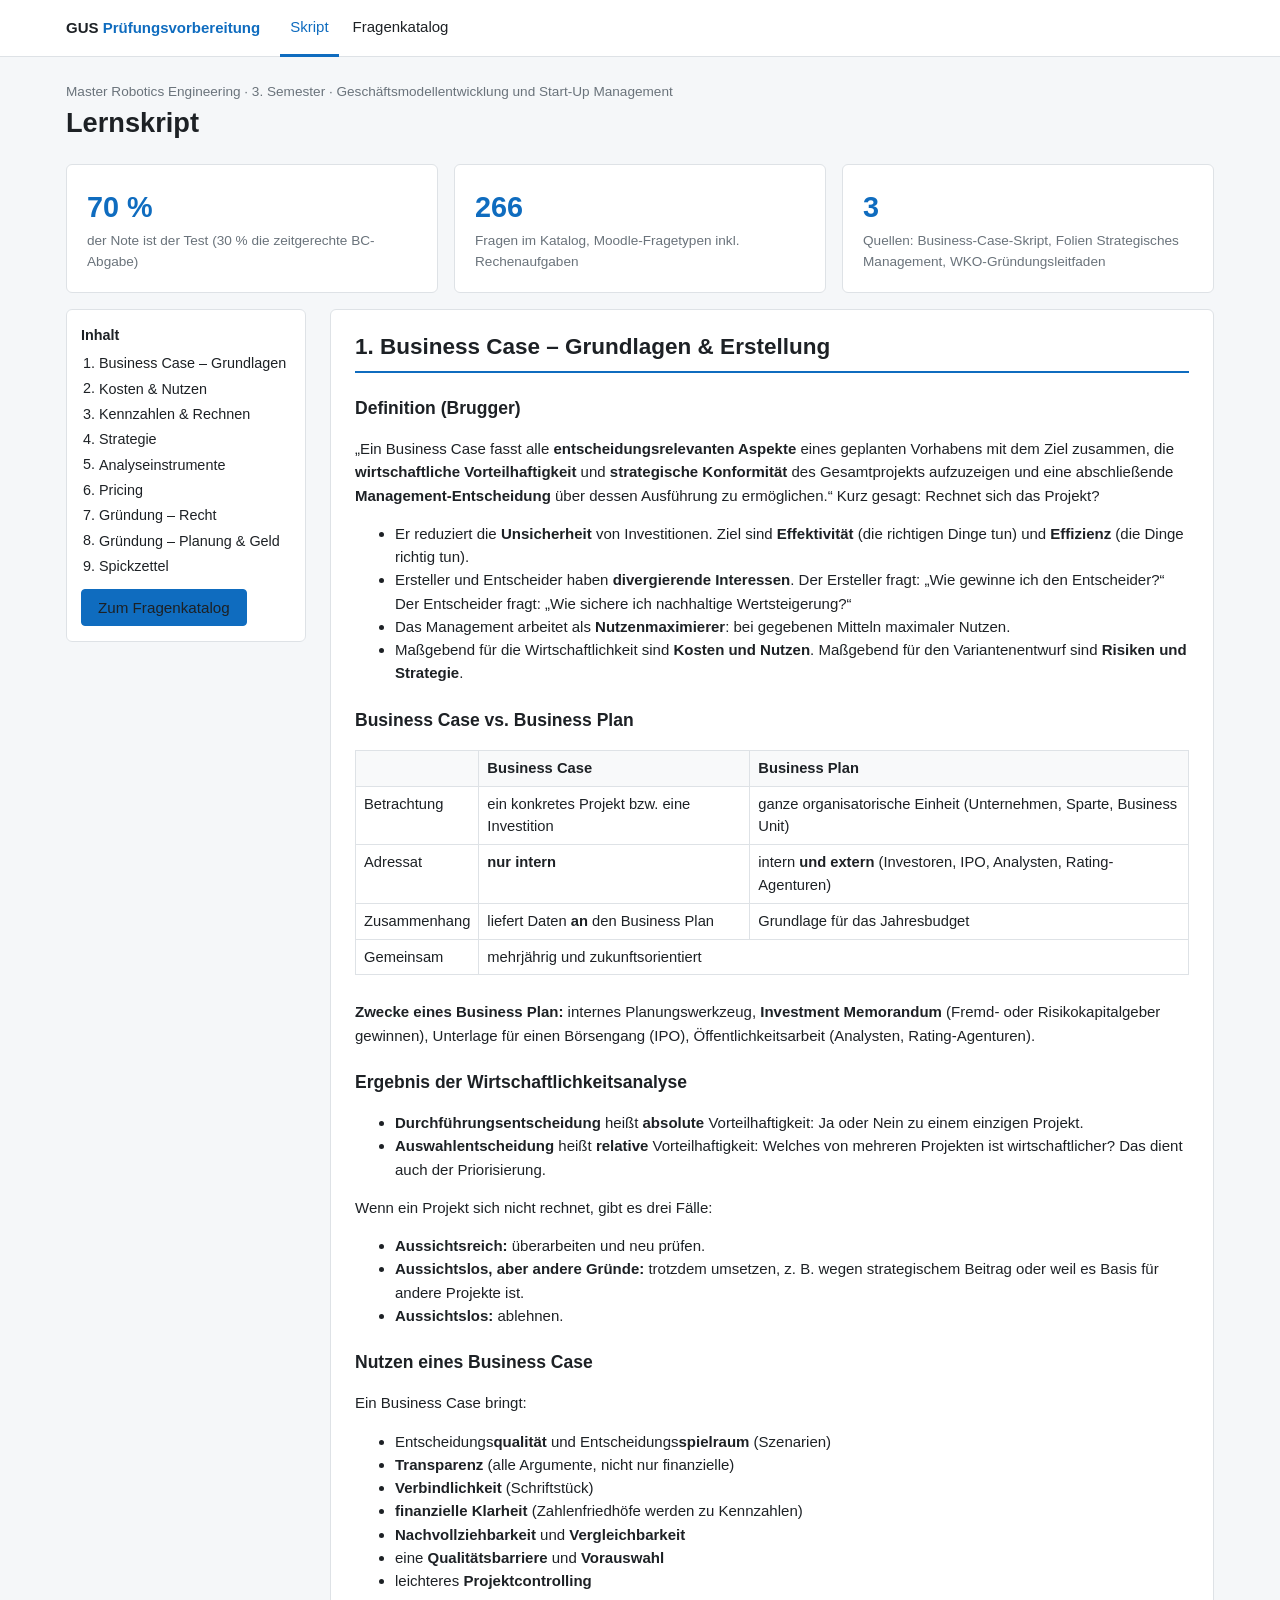
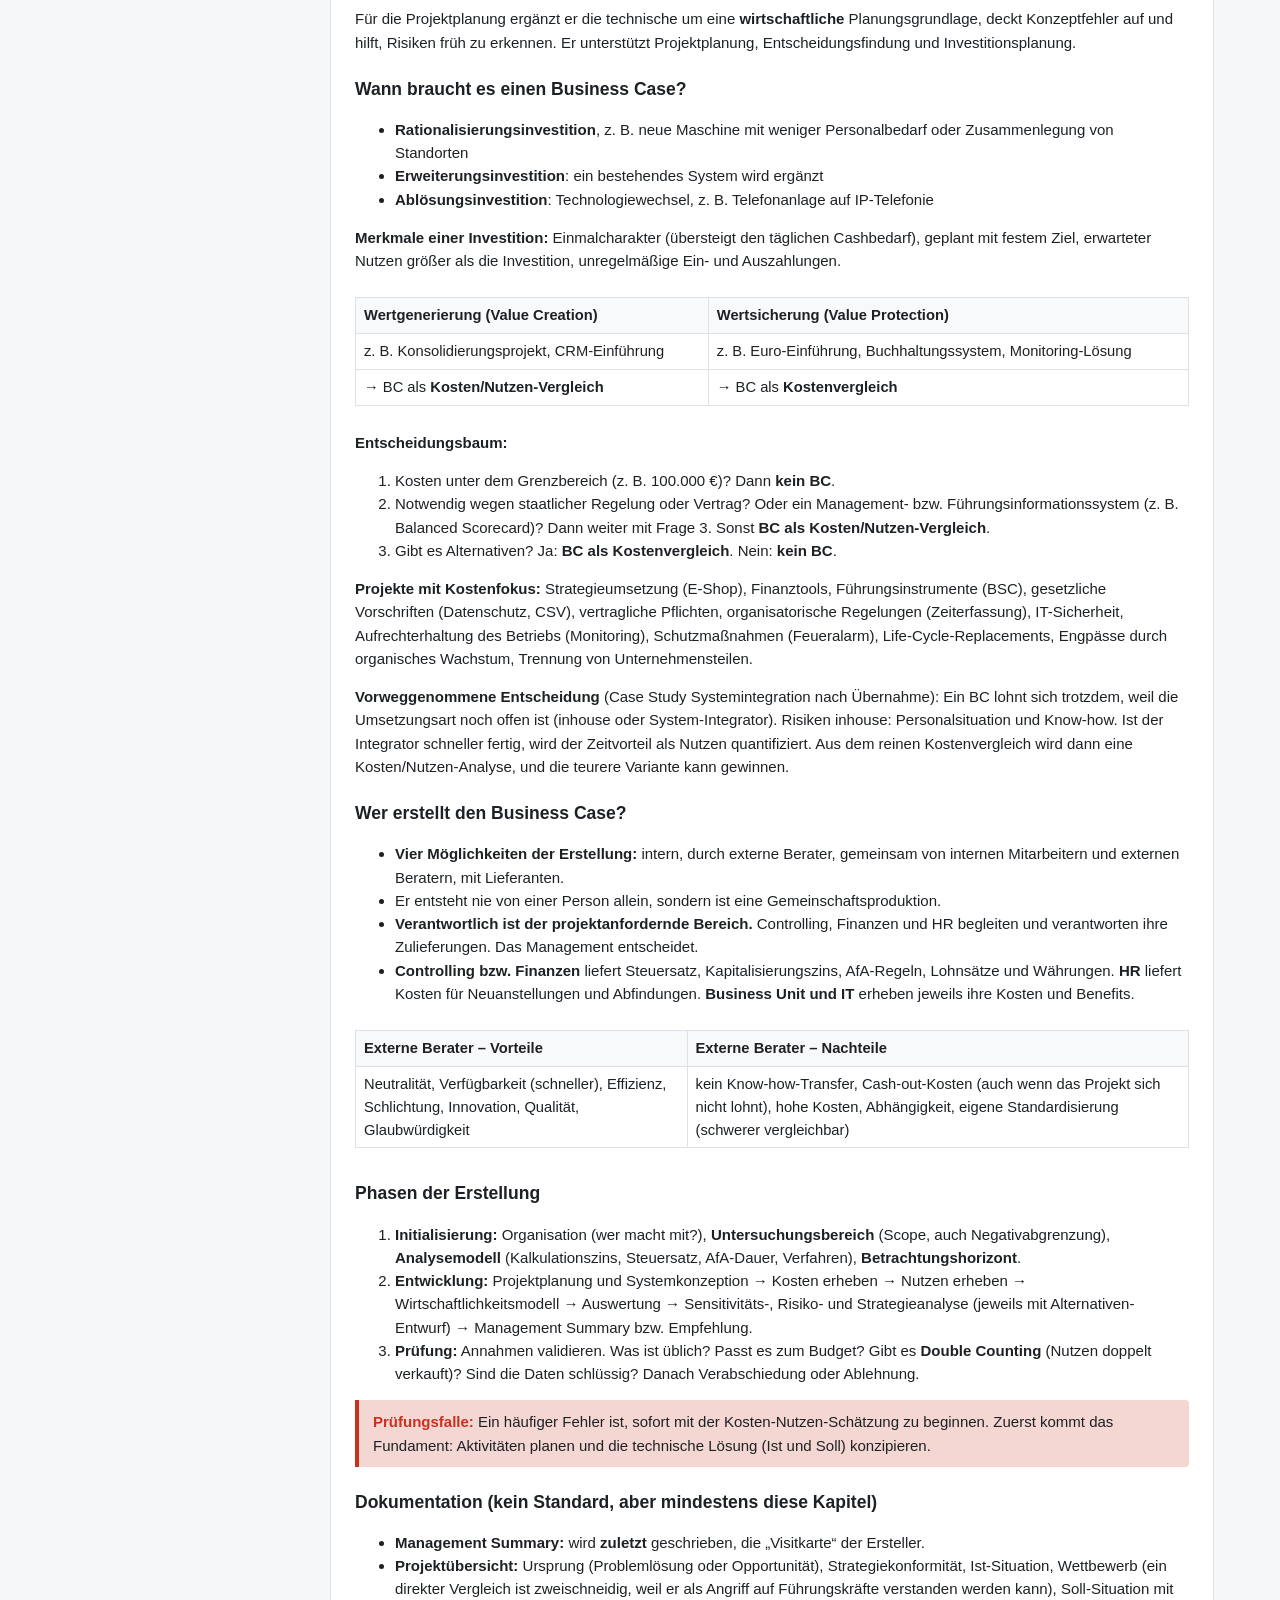
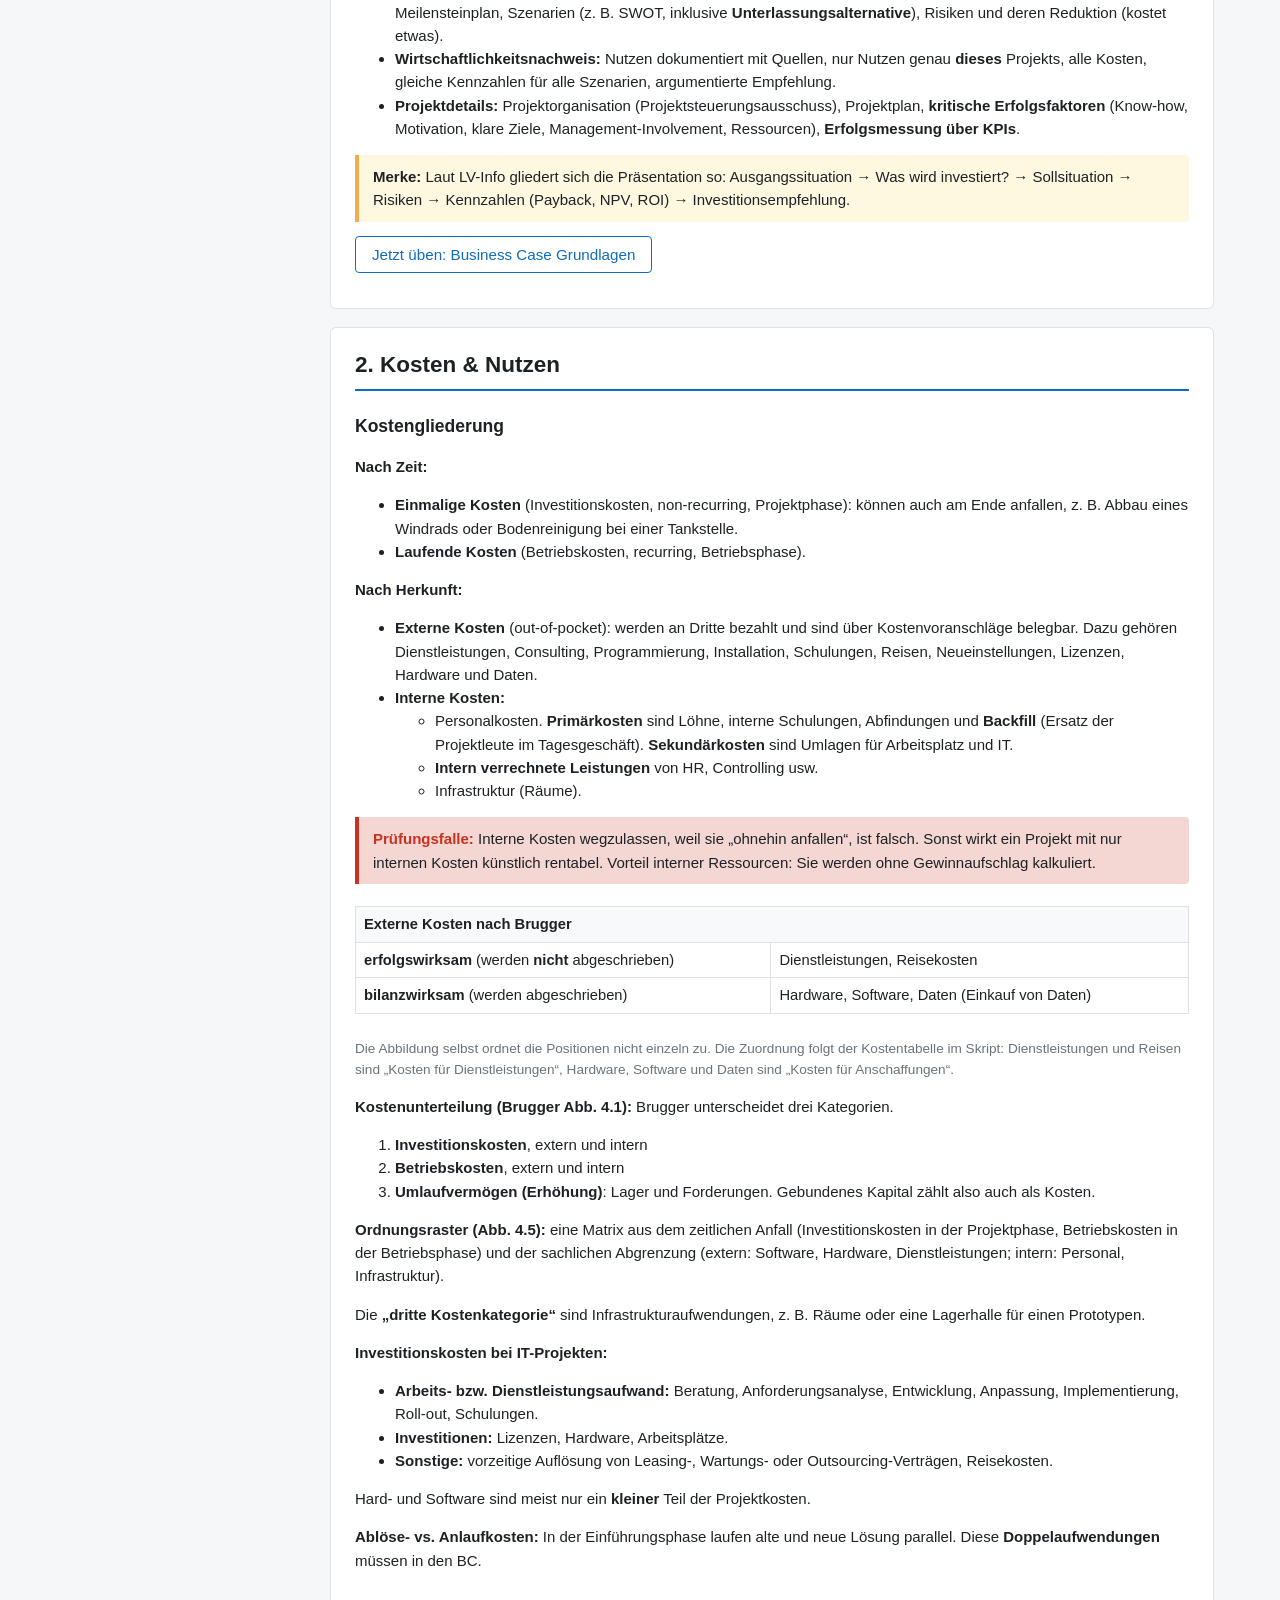
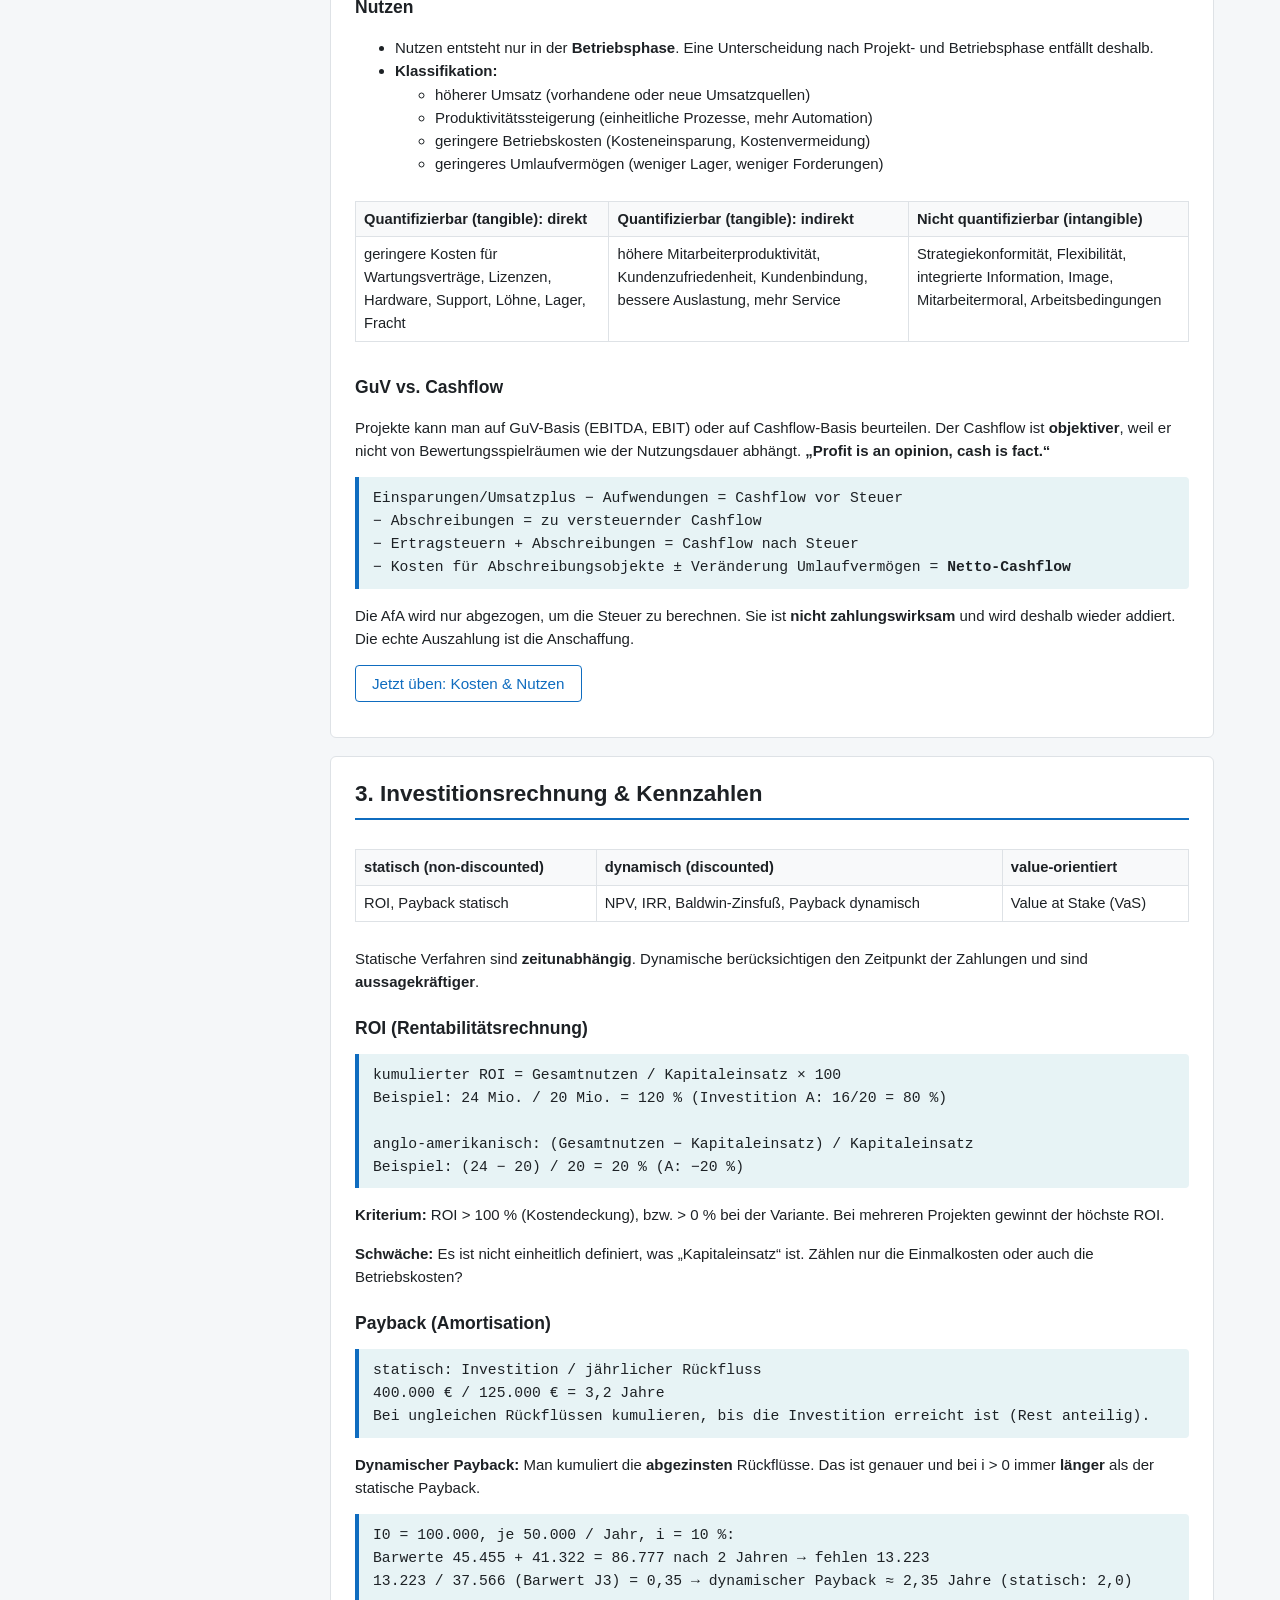
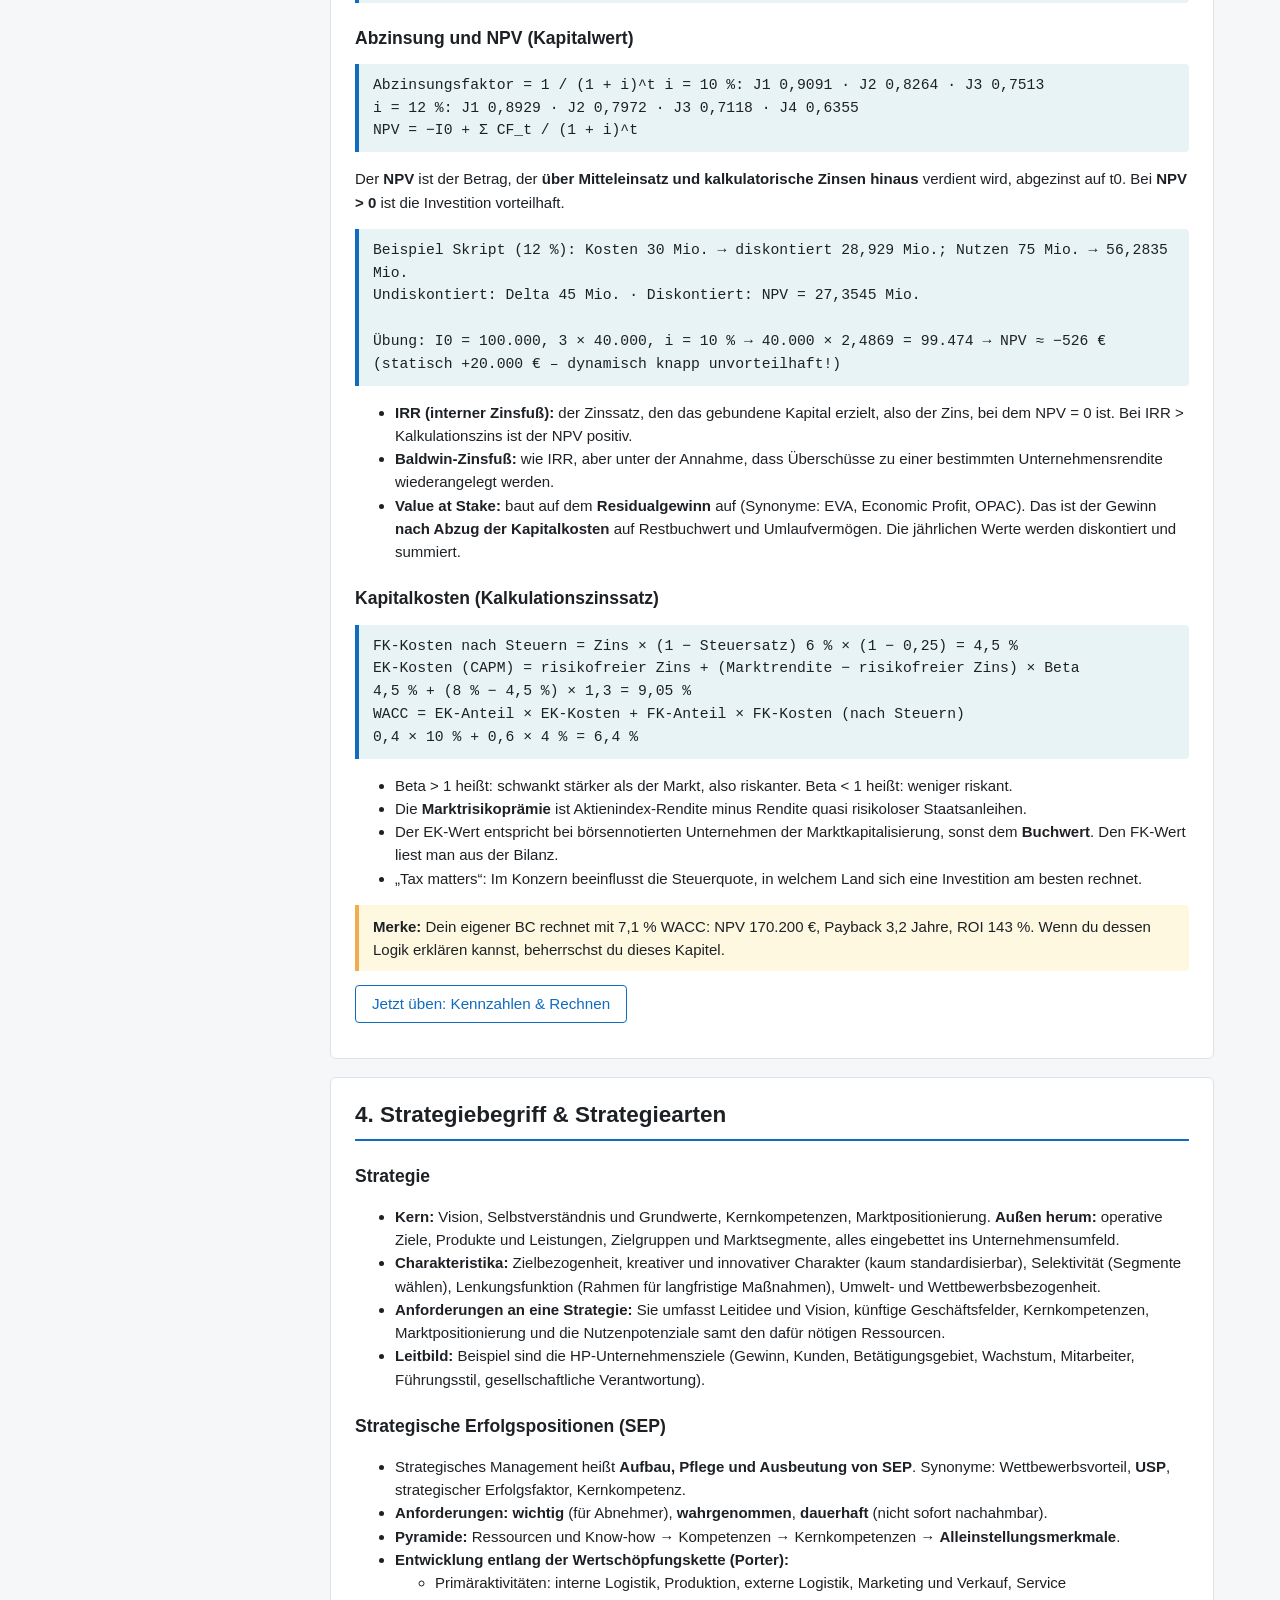
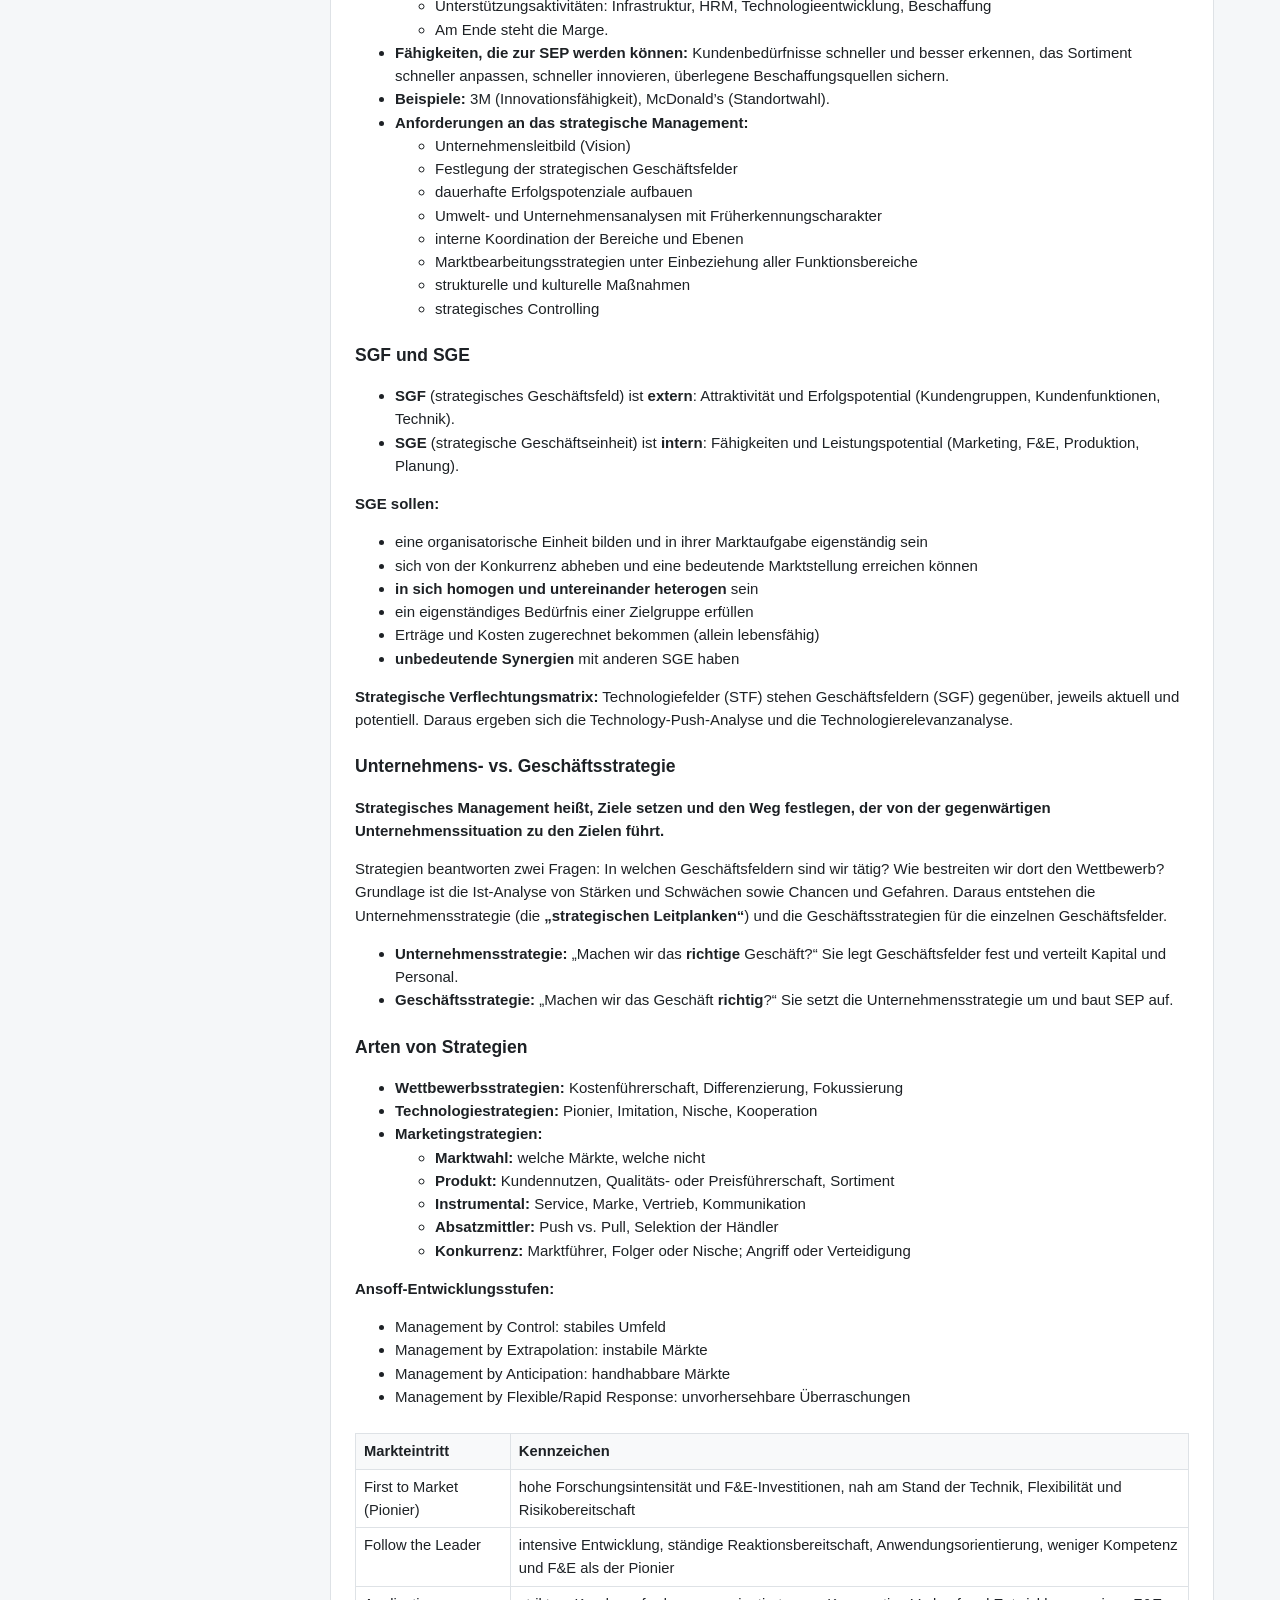
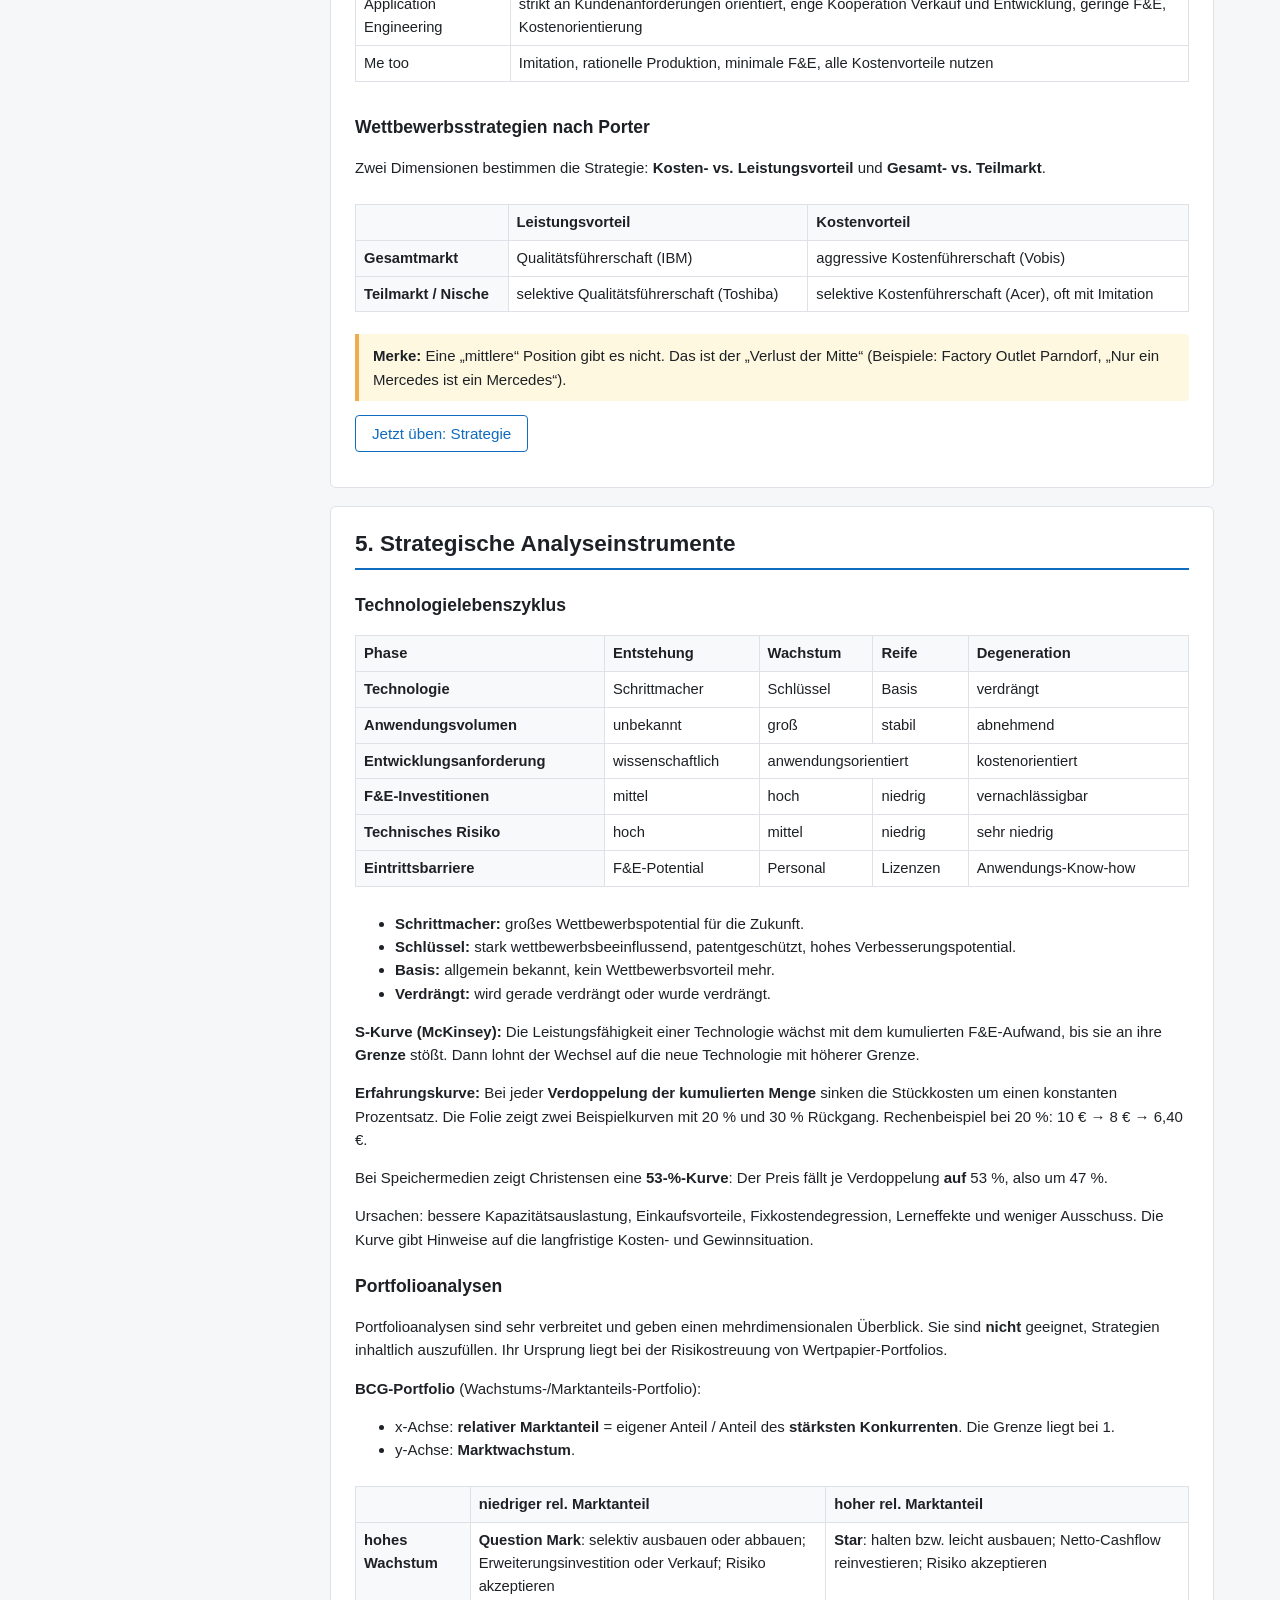
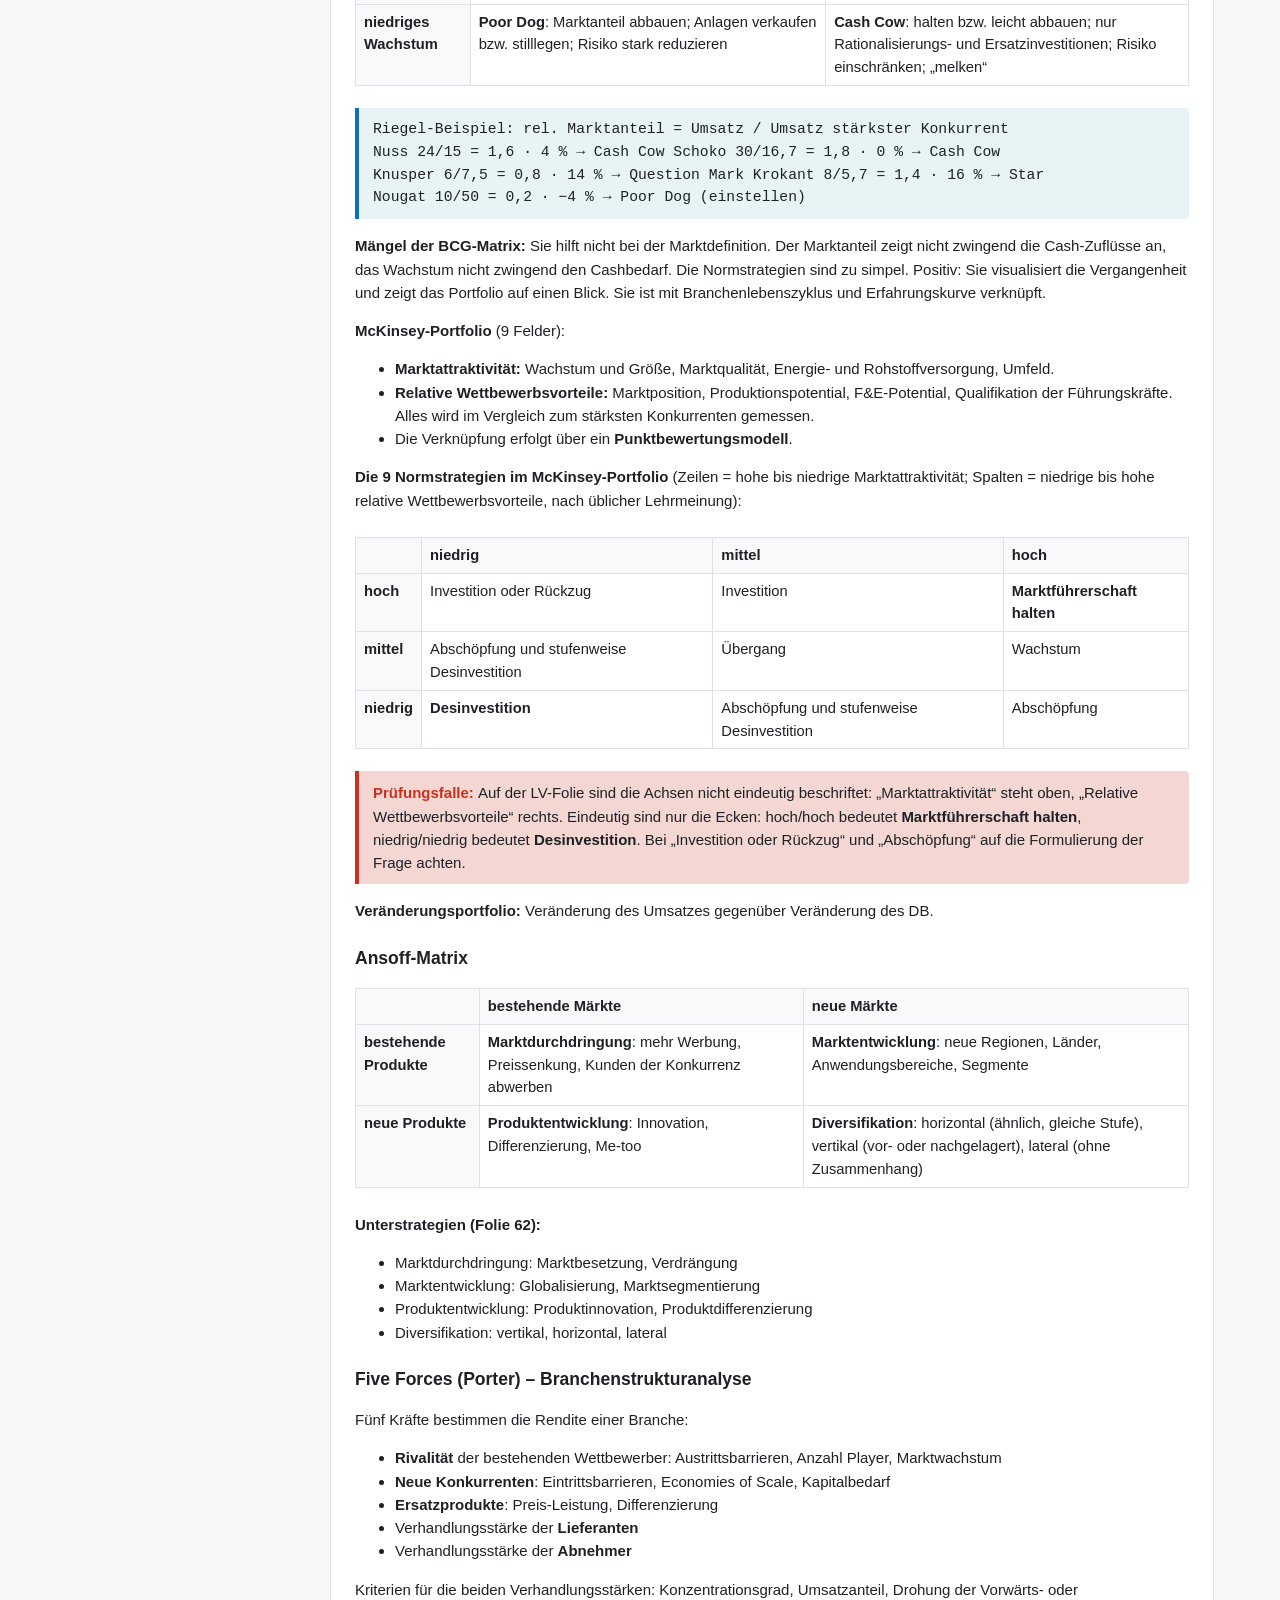
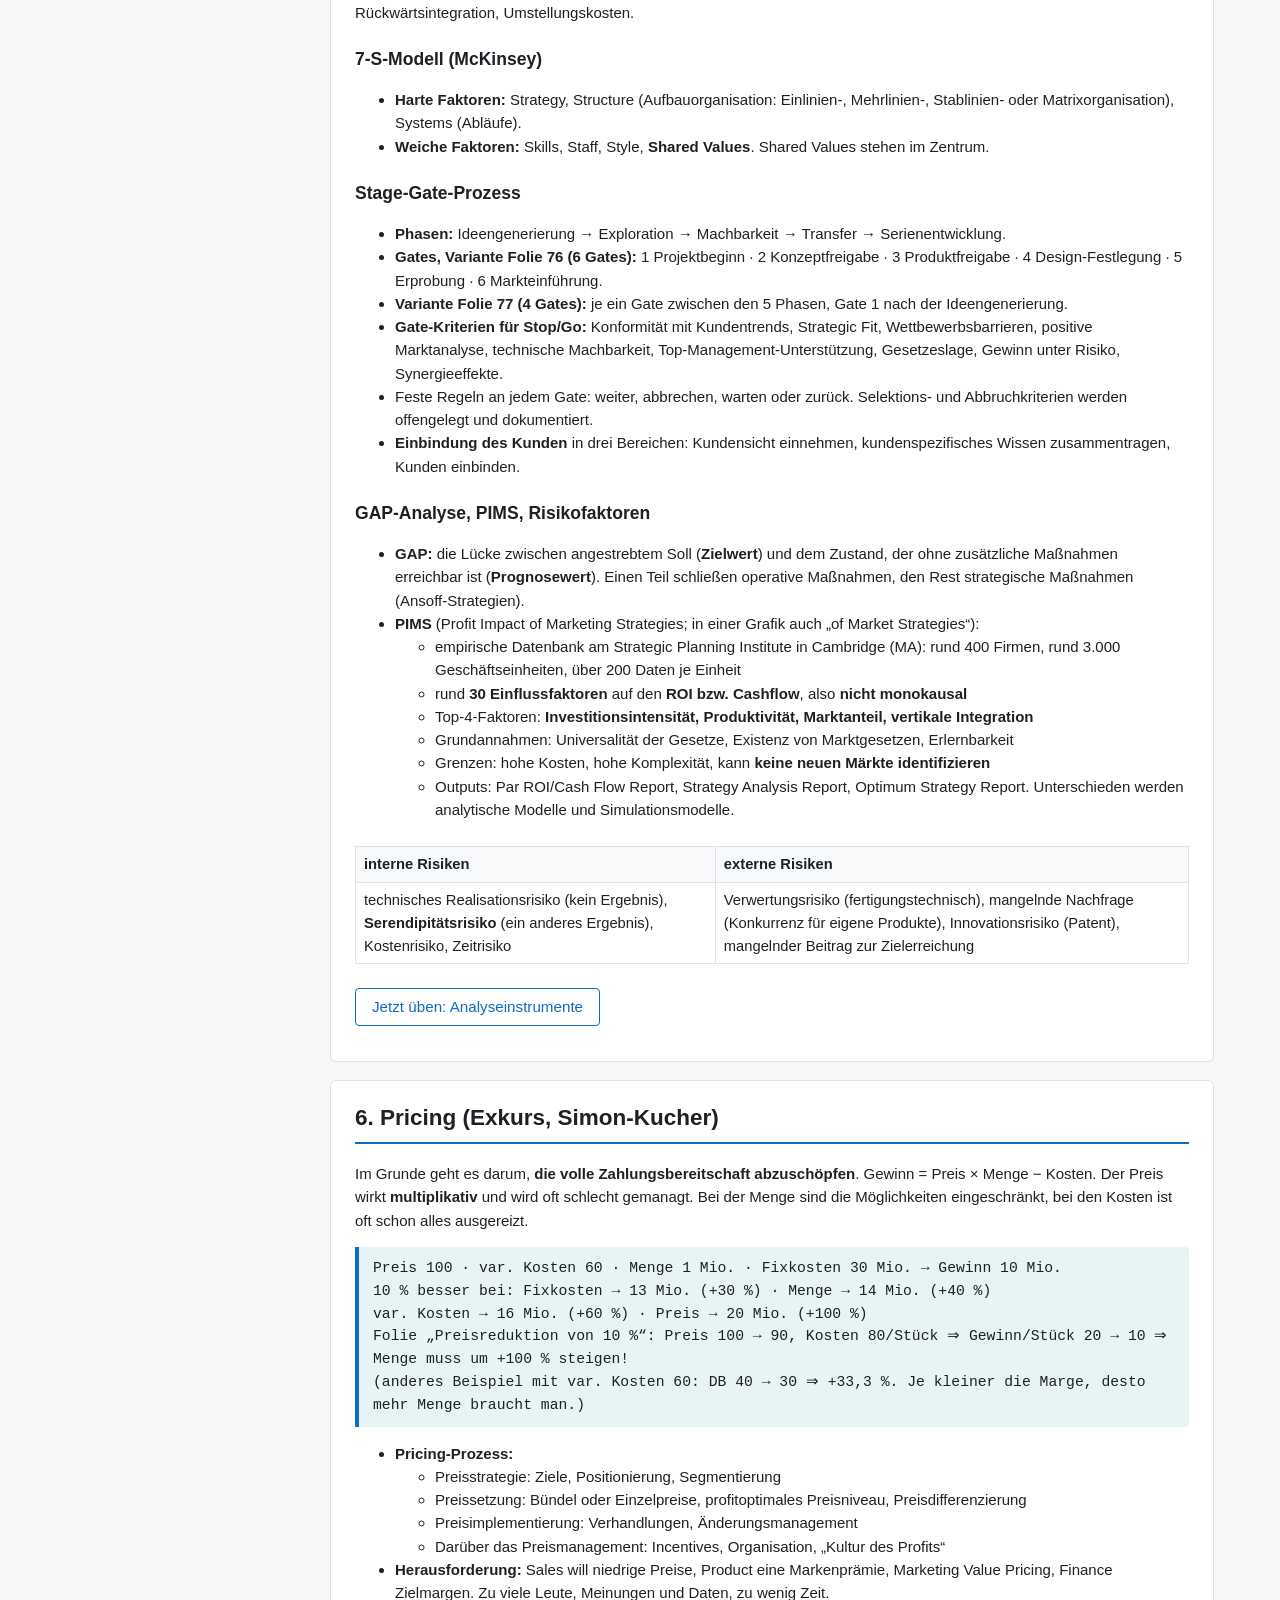
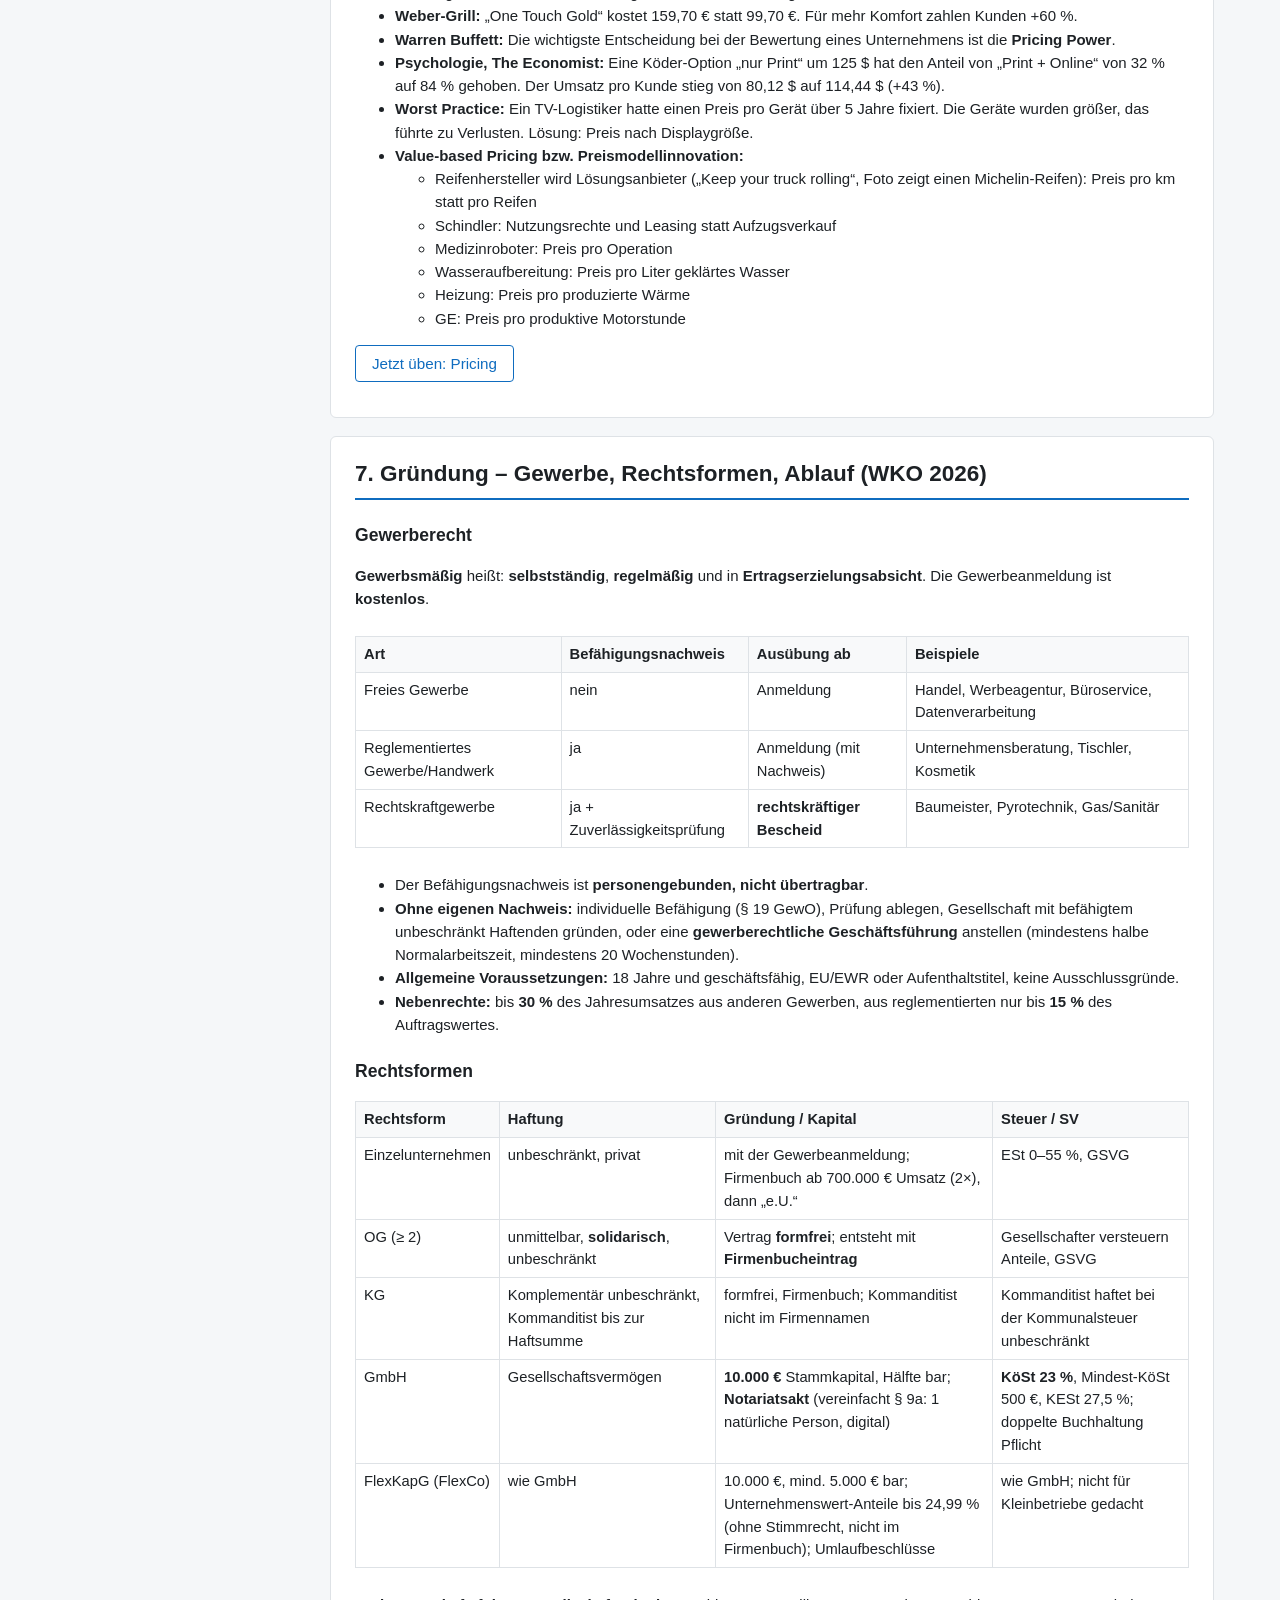
==== commit 0902d1df: "Inhalte gegen Kursunterlagen geprüft: Korrekturen, 40 neue Fragen, Lernplan entfernt" ====
--- a/docs/index.html
+++ b/docs/index.html
@@ -3,7 +3,7 @@
 <head>
   <meta charset="utf-8">
   <meta name="viewport" content="width=device-width, initial-scale=1">
-  <title>GUS Prüfungsvorbereitung</title>
+  <title>GUS Lernskript</title>
   <meta name="description" content="Lernskript und Moodle-Fragenkatalog für Geschäftsmodellentwicklung und Start-Up Management (MRE3, FH Technikum Wien)">
   <link rel="stylesheet" href="assets/style.css">
 </head>
@@ -12,7 +12,7 @@
     <div class="topbar-inner">
       <a class="brand" href="index.html">GUS <span>Prüfungsvorbereitung</span></a>
       <nav class="topnav">
-        <a href="index.html" class="active">Lernplan &amp; Skript</a>
+        <a href="index.html" class="active">Skript</a>
         <a href="quiz.html">Fragenkatalog</a>
       </nav>
     </div>
@@ -20,7 +20,7 @@
 
   <div class="page-header">
     <div class="breadcrumb">Master Robotics Engineering · 3. Semester · Geschäftsmodellentwicklung und Start-Up Management</div>
-    <h1>An einem Tag zur Prüfung</h1>
+    <h1>Lernskript</h1>
   </div>
 
   <main class="container">
@@ -30,32 +30,6 @@
       <div class="card"><div class="stat">3</div><div class="stat-label">Quellen: Business-Case-Skript, Folien Strategisches Management, WKO-Gründungsleitfaden</div></div>
     </div>
 
-    <section class="card" id="plan">
-      <h2>Lernplan für einen Tag</h2>
-      <p>Jeder Block hat zwei Teile: Zuerst liest du den Skript-Abschnitt, dann machst du sofort die Übungsfragen zu diesem Thema (Übungsmodus). Am Abend kommt die Prüfungssimulation über alles, danach wiederholst du nur noch deine Fehler.</p>
-      <div class="table-wrap">
-      <table class="schedule">
-        <thead><tr><th>Zeit</th><th>Block</th><th>Üben</th></tr></thead>
-        <tbody>
-          <tr><td>08:00 – 08:15</td><td>Überblick: diese Seite einmal durchscrollen, Spickzettel (§ 9) ansehen</td><td></td></tr>
-          <tr><td>08:15 – 09:30</td><td><a href="#bc">§ 1 Business Case – Grundlagen &amp; Erstellung</a></td><td><a href="quiz.html?topic=bc">29 Fragen</a></td></tr>
-          <tr><td>09:30 – 10:30</td><td><a href="#kosten">§ 2 Kosten &amp; Nutzen</a></td><td><a href="quiz.html?topic=kosten">18 Fragen</a></td></tr>
-          <tr><td>10:30 – 10:45</td><td>Pause</td><td></td></tr>
-          <tr><td>10:45 – 12:30</td><td><a href="#kennzahlen">§ 3 Investitionsrechnung &amp; Kennzahlen</a>: Beispiele selbst mit dem Taschenrechner nachrechnen</td><td><a href="quiz.html?topic=kennzahlen">27 Fragen</a></td></tr>
-          <tr><td>12:30 – 13:15</td><td>Mittagspause</td><td></td></tr>
-          <tr><td>13:15 – 14:30</td><td><a href="#strategie">§ 4 Strategiebegriff &amp; Strategiearten</a></td><td><a href="quiz.html?topic=strategie">23 Fragen</a></td></tr>
-          <tr><td>14:30 – 16:00</td><td><a href="#analyse">§ 5 Analyseinstrumente</a> + <a href="#pricing">§ 6 Pricing</a></td><td><a href="quiz.html?topic=analyse,pricing">50 Fragen</a></td></tr>
-          <tr><td>16:00 – 16:15</td><td>Pause</td><td></td></tr>
-          <tr><td>16:15 – 17:45</td><td><a href="#gruendung">§ 7 Gründung – Recht</a> + <a href="#planung">§ 8 Gründung – Planung, Finanzierung, Steuern &amp; SV</a></td><td><a href="quiz.html?topic=gruendung,planung">79 Fragen</a></td></tr>
-          <tr><td>17:45 – 18:30</td><td>Abendessen</td><td></td></tr>
-          <tr><td>18:30 – 19:15</td><td><b>Prüfungssimulation</b>: 30 zufällige Fragen, 45 Minuten</td><td><a href="quiz.html?topic=bc,kosten,kennzahlen,strategie,analyse,pricing,gruendung,planung&amp;mode=exam">Starten</a></td></tr>
-          <tr><td>19:15 – 20:00</td><td>Fehler wiederholen (Option „nur falsch beantwortete“), schwache Themen im Skript nachlesen</td><td><a href="quiz.html">Fragenkatalog</a></td></tr>
-          <tr><td>Prüfungstag</td><td>Spickzettel (§ 9) lesen, eine Simulation als Aufwärmen</td><td></td></tr>
-        </tbody>
-      </table>
-      </div>
-      <p class="small muted">Schwerpunkt-Annahme: Am meisten Gewicht haben Business Case und Kennzahlen (das ist der Kern der LV und deines eigenen BC), danach Strategie. Den Gründungsleitfaden (135 Seiten) deckt das Skript nur in den prüfungstypischen Fakten ab.</p>
-    </section>
 
     <div class="skript-layout">
       <nav class="toc">
@@ -77,7 +51,6 @@
       <div class="skript">
         <!-- ============ 1 ============ -->
         <section id="bc">
-          <span class="time-tag">ca. 75 min</span>
           <h2>1. Business Case – Grundlagen &amp; Erstellung</h2>
 
           <h3>Definition (Brugger)</h3>
@@ -97,6 +70,7 @@
             <tr><td>Zusammenhang</td><td>liefert Daten <b>an</b> den Business Plan</td><td>Grundlage für das Jahresbudget</td></tr>
             <tr><td>Gemeinsam</td><td colspan="2">mehrjährig und zukunftsorientiert</td></tr>
           </table></div>
+          <p><b>Zwecke eines Business Plan:</b> internes Planungswerkzeug, <b>Investment Memorandum</b> (Fremd- oder Risikokapitalgeber gewinnen), Unterlage für einen Börsengang (IPO), Öffentlichkeitsarbeit (Analysten, Rating-Agenturen).</p>
 
           <h3>Ergebnis der Wirtschaftlichkeitsanalyse</h3>
           <ul>
@@ -146,6 +120,7 @@
 
           <h3>Wer erstellt den Business Case?</h3>
           <ul>
+            <li><b>Vier Möglichkeiten der Erstellung:</b> intern, durch externe Berater, gemeinsam von internen Mitarbeitern und externen Beratern, mit Lieferanten.</li>
             <li>Er entsteht nie von einer Person allein, sondern ist eine Gemeinschaftsproduktion.</li>
             <li><b>Verantwortlich ist der projektanfordernde Bereich.</b> Controlling, Finanzen und HR begleiten und verantworten ihre Zulieferungen. Das Management entscheidet.</li>
             <li><b>Controlling bzw. Finanzen</b> liefert Steuersatz, Kapitalisierungszins, AfA-Regeln, Lohnsätze und Währungen. <b>HR</b> liefert Kosten für Neuanstellungen und Abfindungen. <b>Business Unit und IT</b> erheben jeweils ihre Kosten und Benefits.</li>
@@ -168,7 +143,7 @@
             <li><b>Management Summary:</b> wird <b>zuletzt</b> geschrieben, die „Visitkarte“ der Ersteller.</li>
             <li><b>Projektübersicht:</b> Ursprung (Problemlösung oder Opportunität), Strategiekonformität, Ist-Situation, Wettbewerb (ein direkter Vergleich ist zweischneidig, weil er als Angriff auf Führungskräfte verstanden werden kann), Soll-Situation mit Meilensteinplan, Szenarien (z. B. SWOT, inklusive <b>Unterlassungsalternative</b>), Risiken und deren Reduktion (kostet etwas).</li>
             <li><b>Wirtschaftlichkeitsnachweis:</b> Nutzen dokumentiert mit Quellen, nur Nutzen genau <b>dieses</b> Projekts, alle Kosten, gleiche Kennzahlen für alle Szenarien, argumentierte Empfehlung.</li>
-            <li><b>Projektdetails:</b> Projektorganisation (Lenkungsausschuss), Projektplan, <b>kritische Erfolgsfaktoren</b> (Know-how, Motivation, klare Ziele, Management-Involvement, Ressourcen), <b>Erfolgsmessung über KPIs</b>.</li>
+            <li><b>Projektdetails:</b> Projektorganisation (Projektsteuerungsausschuss), Projektplan, <b>kritische Erfolgsfaktoren</b> (Know-how, Motivation, klare Ziele, Management-Involvement, Ressourcen), <b>Erfolgsmessung über KPIs</b>.</li>
           </ul>
           <div class="merke">Laut LV-Info gliedert sich die Präsentation so: Ausgangssituation → Was wird investiert? → Sollsituation → Risiken → Kennzahlen (Payback, NPV, ROI) → Investitionsempfehlung.</div>
           <p class="practice-link"><a class="btn btn-outline" href="quiz.html?topic=bc">Jetzt üben: Business Case Grundlagen</a></p>
@@ -176,7 +151,6 @@
 
         <!-- ============ 2 ============ -->
         <section id="kosten">
-          <span class="time-tag">ca. 60 min</span>
           <h2>2. Kosten &amp; Nutzen</h2>
           <h3>Kostengliederung</h3>
           <p><b>Nach Zeit:</b></p>
@@ -198,9 +172,18 @@
           <div class="falle">Interne Kosten wegzulassen, weil sie „ohnehin anfallen“, ist falsch. Sonst wirkt ein Projekt mit nur internen Kosten künstlich rentabel. Vorteil interner Ressourcen: Sie werden ohne Gewinnaufschlag kalkuliert.</div>
           <div class="table-wrap"><table>
             <tr><th colspan="2">Externe Kosten nach Brugger</th></tr>
-            <tr><td><b>erfolgswirksam</b> (werden <b>nicht</b> abgeschrieben)</td><td>Dienstleistungen, Reisekosten, Daten</td></tr>
-            <tr><td><b>bilanzwirksam</b> (werden abgeschrieben)</td><td>Hardware, Software</td></tr>
-          </table></div>
+            <tr><td><b>erfolgswirksam</b> (werden <b>nicht</b> abgeschrieben)</td><td>Dienstleistungen, Reisekosten</td></tr>
+            <tr><td><b>bilanzwirksam</b> (werden abgeschrieben)</td><td>Hardware, Software, Daten (Einkauf von Daten)</td></tr>
+          </table></div>
+          <p class="small muted">Die Abbildung selbst ordnet die Positionen nicht einzeln zu. Die Zuordnung folgt der Kostentabelle im Skript: Dienstleistungen und Reisen sind „Kosten für Dienstleistungen“, Hardware, Software und Daten sind „Kosten für Anschaffungen“.</p>
+          <p><b>Kostenunterteilung (Brugger Abb. 4.1):</b> Brugger unterscheidet drei Kategorien.</p>
+          <ol>
+            <li><b>Investitionskosten</b>, extern und intern</li>
+            <li><b>Betriebskosten</b>, extern und intern</li>
+            <li><b>Umlaufvermögen (Erhöhung)</b>: Lager und Forderungen. Gebundenes Kapital zählt also auch als Kosten.</li>
+          </ol>
+          <p><b>Ordnungsraster (Abb. 4.5):</b> eine Matrix aus dem zeitlichen Anfall (Investitionskosten in der Projektphase, Betriebskosten in der Betriebsphase) und der sachlichen Abgrenzung (extern: Software, Hardware, Dienstleistungen; intern: Personal, Infrastruktur).</p>
+          <p>Die <b>„dritte Kostenkategorie“</b> sind Infrastrukturaufwendungen, z. B. Räume oder eine Lagerhalle für einen Prototypen.</p>
           <p><b>Investitionskosten bei IT-Projekten:</b></p>
           <ul>
             <li><b>Arbeits- bzw. Dienstleistungsaufwand:</b> Beratung, Anforderungsanalyse, Entwicklung, Anpassung, Implementierung, Roll-out, Schulungen.</li>
@@ -236,7 +219,6 @@
 
         <!-- ============ 3 ============ -->
         <section id="kennzahlen">
-          <span class="time-tag">ca. 100 min · mit Taschenrechner</span>
           <h2>3. Investitionsrechnung &amp; Kennzahlen</h2>
           <div class="table-wrap"><table>
             <tr><th>statisch (non-discounted)</th><th>dynamisch (discounted)</th><th>value-orientiert</th></tr>
@@ -278,7 +260,6 @@
 
         <!-- ============ 4 ============ -->
         <section id="strategie">
-          <span class="time-tag">ca. 75 min</span>
           <h2>4. Strategiebegriff &amp; Strategiearten</h2>
           <h3>Strategie</h3>
           <ul>
@@ -299,7 +280,20 @@
                 <li>Am Ende steht die Marge.</li>
               </ul>
             </li>
+            <li><b>Fähigkeiten, die zur SEP werden können:</b> Kundenbedürfnisse schneller und besser erkennen, das Sortiment schneller anpassen, schneller innovieren, überlegene Beschaffungsquellen sichern.</li>
             <li><b>Beispiele:</b> 3M (Innovationsfähigkeit), McDonald’s (Standortwahl).</li>
+            <li><b>Anforderungen an das strategische Management:</b>
+              <ul>
+                <li>Unternehmensleitbild (Vision)</li>
+                <li>Festlegung der strategischen Geschäftsfelder</li>
+                <li>dauerhafte Erfolgspotenziale aufbauen</li>
+                <li>Umwelt- und Unternehmensanalysen mit Früherkennungscharakter</li>
+                <li>interne Koordination der Bereiche und Ebenen</li>
+                <li>Marktbearbeitungsstrategien unter Einbeziehung aller Funktionsbereiche</li>
+                <li>strukturelle und kulturelle Maßnahmen</li>
+                <li>strategisches Controlling</li>
+              </ul>
+            </li>
           </ul>
           <h3>SGF und SGE</h3>
           <ul>
@@ -317,7 +311,8 @@
           </ul>
           <p><b>Strategische Verflechtungsmatrix:</b> Technologiefelder (STF) stehen Geschäftsfeldern (SGF) gegenüber, jeweils aktuell und potentiell. Daraus ergeben sich die Technology-Push-Analyse und die Technologierelevanzanalyse.</p>
           <h3>Unternehmens- vs. Geschäftsstrategie</h3>
-          <p>Strategien beantworten zwei Fragen: In welchen Geschäftsfeldern sind wir tätig? Wie bestreiten wir dort den Wettbewerb? Grundlage ist die Ist-Analyse von Stärken und Schwächen sowie Chancen und Gefahren.</p>
+          <p><b>Strategisches Management heißt, Ziele setzen und den Weg festlegen, der von der gegenwärtigen Unternehmenssituation zu den Zielen führt.</b></p>
+          <p>Strategien beantworten zwei Fragen: In welchen Geschäftsfeldern sind wir tätig? Wie bestreiten wir dort den Wettbewerb? Grundlage ist die Ist-Analyse von Stärken und Schwächen sowie Chancen und Gefahren. Daraus entstehen die Unternehmensstrategie (die <b>„strategischen Leitplanken“</b>) und die Geschäftsstrategien für die einzelnen Geschäftsfelder.</p>
           <ul>
             <li><b>Unternehmensstrategie:</b> „Machen wir das <b>richtige</b> Geschäft?“ Sie legt Geschäftsfelder fest und verteilt Kapital und Personal.</li>
             <li><b>Geschäftsstrategie:</b> „Machen wir das Geschäft <b>richtig</b>?“ Sie setzt die Unternehmensstrategie um und baut SEP auf.</li>
@@ -363,7 +358,6 @@
 
         <!-- ============ 5 ============ -->
         <section id="analyse">
-          <span class="time-tag">ca. 70 min</span>
           <h2>5. Strategische Analyseinstrumente</h2>
           <h3>Technologielebenszyklus</h3>
           <div class="table-wrap"><table>
@@ -382,7 +376,8 @@
             <li><b>Verdrängt:</b> wird gerade verdrängt oder wurde verdrängt.</li>
           </ul>
           <p><b>S-Kurve (McKinsey):</b> Die Leistungsfähigkeit einer Technologie wächst mit dem kumulierten F&amp;E-Aufwand, bis sie an ihre <b>Grenze</b> stößt. Dann lohnt der Wechsel auf die neue Technologie mit höherer Grenze.</p>
-          <p><b>Erfahrungskurve:</b> Bei jeder <b>Verdoppelung der kumulierten Menge</b> sinken die Stückkosten um 20 bis 30 %. Bei Speichermedien zeigt Christensen eine 53-%-Kurve. Rechenbeispiel bei 20 %: 10 € → 8 € → 6,40 €.</p>
+          <p><b>Erfahrungskurve:</b> Bei jeder <b>Verdoppelung der kumulierten Menge</b> sinken die Stückkosten um einen konstanten Prozentsatz. Die Folie zeigt zwei Beispielkurven mit 20 % und 30 % Rückgang. Rechenbeispiel bei 20 %: 10 € → 8 € → 6,40 €.</p>
+          <p>Bei Speichermedien zeigt Christensen eine <b>53-%-Kurve</b>: Der Preis fällt je Verdoppelung <b>auf</b> 53 %, also um 47 %.</p>
           <p>Ursachen: bessere Kapazitätsauslastung, Einkaufsvorteile, Fixkostendegression, Lerneffekte und weniger Ausschuss. Die Kurve gibt Hinweise auf die langfristige Kosten- und Gewinnsituation.</p>
 
           <h3>Portfolioanalysen</h3>
@@ -394,8 +389,8 @@
           </ul>
           <div class="table-wrap"><table>
             <tr><th></th><th>niedriger rel. Marktanteil</th><th>hoher rel. Marktanteil</th></tr>
-            <tr><th>hohes Wachstum</th><td><b>Question Mark</b>: selektiv ausbauen oder abbauen; Erweiterungsinvestition oder Verkauf</td><td><b>Star</b>: halten bzw. leicht ausbauen; Netto-Cashflow reinvestieren; Risiko akzeptieren</td></tr>
-            <tr><th>niedriges Wachstum</th><td><b>Poor Dog</b>: Marktanteil abbauen; Anlagen verkaufen bzw. stilllegen; Risiko stark reduzieren</td><td><b>Cash Cow</b>: halten bzw. leicht abbauen; nur Rationalisierungs- und Ersatzinvestitionen; „melken“</td></tr>
+            <tr><th>hohes Wachstum</th><td><b>Question Mark</b>: selektiv ausbauen oder abbauen; Erweiterungsinvestition oder Verkauf; Risiko akzeptieren</td><td><b>Star</b>: halten bzw. leicht ausbauen; Netto-Cashflow reinvestieren; Risiko akzeptieren</td></tr>
+            <tr><th>niedriges Wachstum</th><td><b>Poor Dog</b>: Marktanteil abbauen; Anlagen verkaufen bzw. stilllegen; Risiko stark reduzieren</td><td><b>Cash Cow</b>: halten bzw. leicht abbauen; nur Rationalisierungs- und Ersatzinvestitionen; Risiko einschränken; „melken“</td></tr>
           </table></div>
           <div class="formel">Riegel-Beispiel: rel. Marktanteil = Umsatz / Umsatz stärkster Konkurrent<br>Nuss 24/15 = 1,6 · 4 % → Cash Cow     Schoko 30/16,7 = 1,8 · 0 % → Cash Cow<br>Knusper 6/7,5 = 0,8 · 14 % → Question Mark   Krokant 8/5,7 = 1,4 · 16 % → Star<br>Nougat 10/50 = 0,2 · −4 % → Poor Dog (einstellen)</div>
           <p><b>Mängel der BCG-Matrix:</b> Sie hilft nicht bei der Marktdefinition. Der Marktanteil zeigt nicht zwingend die Cash-Zuflüsse an, das Wachstum nicht zwingend den Cashbedarf. Die Normstrategien sind zu simpel. Positiv: Sie visualisiert die Vergangenheit und zeigt das Portfolio auf einen Blick. Sie ist mit Branchenlebenszyklus und Erfahrungskurve verknüpft.</p>
@@ -404,8 +399,15 @@
             <li><b>Marktattraktivität:</b> Wachstum und Größe, Marktqualität, Energie- und Rohstoffversorgung, Umfeld.</li>
             <li><b>Relative Wettbewerbsvorteile:</b> Marktposition, Produktionspotential, F&amp;E-Potential, Qualifikation der Führungskräfte. Alles wird im Vergleich zum stärksten Konkurrenten gemessen.</li>
             <li>Die Verknüpfung erfolgt über ein <b>Punktbewertungsmodell</b>.</li>
-            <li><b>Normstrategien:</b> hoch/hoch bedeutet Investition, Marktführerschaft halten. Niedrig/niedrig bedeutet Desinvestition. Hohe Attraktivität bei niedrigem Vorteil bedeutet Investition oder Rückzug. Niedrige Attraktivität bei hohem Vorteil bedeutet Abschöpfung.</li>
-          </ul>
+          </ul>
+          <p><b>Die 9 Normstrategien im McKinsey-Portfolio</b> (Zeilen = hohe bis niedrige Marktattraktivität; Spalten = niedrige bis hohe relative Wettbewerbsvorteile, nach üblicher Lehrmeinung):</p>
+          <div class="table-wrap"><table>
+            <tr><th></th><th>niedrig</th><th>mittel</th><th>hoch</th></tr>
+            <tr><th>hoch</th><td>Investition oder Rückzug</td><td>Investition</td><td><b>Marktführerschaft halten</b></td></tr>
+            <tr><th>mittel</th><td>Abschöpfung und stufenweise Desinvestition</td><td>Übergang</td><td>Wachstum</td></tr>
+            <tr><th>niedrig</th><td><b>Desinvestition</b></td><td>Abschöpfung und stufenweise Desinvestition</td><td>Abschöpfung</td></tr>
+          </table></div>
+          <div class="falle">Auf der LV-Folie sind die Achsen nicht eindeutig beschriftet: „Marktattraktivität“ steht oben, „Relative Wettbewerbsvorteile“ rechts. Eindeutig sind nur die Ecken: hoch/hoch bedeutet <b>Marktführerschaft halten</b>, niedrig/niedrig bedeutet <b>Desinvestition</b>. Bei „Investition oder Rückzug“ und „Abschöpfung“ auf die Formulierung der Frage achten.</div>
           <p><b>Veränderungsportfolio:</b> Veränderung des Umsatzes gegenüber Veränderung des DB.</p>
 
           <h3>Ansoff-Matrix</h3>
@@ -414,6 +416,13 @@
             <tr><th>bestehende Produkte</th><td><b>Marktdurchdringung</b>: mehr Werbung, Preissenkung, Kunden der Konkurrenz abwerben</td><td><b>Marktentwicklung</b>: neue Regionen, Länder, Anwendungsbereiche, Segmente</td></tr>
             <tr><th>neue Produkte</th><td><b>Produktentwicklung</b>: Innovation, Differenzierung, Me-too</td><td><b>Diversifikation</b>: horizontal (ähnlich, gleiche Stufe), vertikal (vor- oder nachgelagert), lateral (ohne Zusammenhang)</td></tr>
           </table></div>
+          <p><b>Unterstrategien (Folie 62):</b></p>
+          <ul>
+            <li>Marktdurchdringung: Marktbesetzung, Verdrängung</li>
+            <li>Marktentwicklung: Globalisierung, Marktsegmentierung</li>
+            <li>Produktentwicklung: Produktinnovation, Produktdifferenzierung</li>
+            <li>Diversifikation: vertikal, horizontal, lateral</li>
+          </ul>
 
           <h3>Five Forces (Porter) – Branchenstrukturanalyse</h3>
           <p>Fünf Kräfte bestimmen die Rendite einer Branche:</p>
@@ -427,25 +436,29 @@
           <p>Kriterien für die beiden Verhandlungsstärken: Konzentrationsgrad, Umsatzanteil, Drohung der Vorwärts- oder Rückwärtsintegration, Umstellungskosten.</p>
           <h3>7-S-Modell (McKinsey)</h3>
           <ul>
-            <li><b>Harte Faktoren:</b> Strategy, Structure, Systems.</li>
+            <li><b>Harte Faktoren:</b> Strategy, Structure (Aufbauorganisation: Einlinien-, Mehrlinien-, Stablinien- oder Matrixorganisation), Systems (Abläufe).</li>
             <li><b>Weiche Faktoren:</b> Skills, Staff, Style, <b>Shared Values</b>. Shared Values stehen im Zentrum.</li>
           </ul>
           <h3>Stage-Gate-Prozess</h3>
           <ul>
             <li><b>Phasen:</b> Ideengenerierung → Exploration → Machbarkeit → Transfer → Serienentwicklung.</li>
-            <li><b>Gates:</b> 1 Projektbeginn · 2 Konzeptfreigabe · 3 Produktfreigabe · 4 Design-Festlegung · 5 Erprobung · 6 Markteinführung.</li>
+            <li><b>Gates, Variante Folie 76 (6 Gates):</b> 1 Projektbeginn · 2 Konzeptfreigabe · 3 Produktfreigabe · 4 Design-Festlegung · 5 Erprobung · 6 Markteinführung.</li>
+            <li><b>Variante Folie 77 (4 Gates):</b> je ein Gate zwischen den 5 Phasen, Gate 1 nach der Ideengenerierung.</li>
+            <li><b>Gate-Kriterien für Stop/Go:</b> Konformität mit Kundentrends, Strategic Fit, Wettbewerbsbarrieren, positive Marktanalyse, technische Machbarkeit, Top-Management-Unterstützung, Gesetzeslage, Gewinn unter Risiko, Synergieeffekte.</li>
             <li>Feste Regeln an jedem Gate: weiter, abbrechen, warten oder zurück. Selektions- und Abbruchkriterien werden offengelegt und dokumentiert.</li>
+            <li><b>Einbindung des Kunden</b> in drei Bereichen: Kundensicht einnehmen, kundenspezifisches Wissen zusammentragen, Kunden einbinden.</li>
           </ul>
           <h3>GAP-Analyse, PIMS, Risikofaktoren</h3>
           <ul>
-            <li><b>GAP:</b> die Lücke zwischen angestrebtem Soll und dem Zustand, der ohne zusätzliche Maßnahmen erreichbar ist. Sie wird über strategische oder operative Maßnahmen geschlossen (Ansoff-Strategien).</li>
-            <li><b>PIMS</b> (Profit Impact of Market Strategies):
+            <li><b>GAP:</b> die Lücke zwischen angestrebtem Soll (<b>Zielwert</b>) und dem Zustand, der ohne zusätzliche Maßnahmen erreichbar ist (<b>Prognosewert</b>). Einen Teil schließen operative Maßnahmen, den Rest strategische Maßnahmen (Ansoff-Strategien).</li>
+            <li><b>PIMS</b> (Profit Impact of Marketing Strategies; in einer Grafik auch „of Market Strategies“):
               <ul>
                 <li>empirische Datenbank am Strategic Planning Institute in Cambridge (MA): rund 400 Firmen, rund 3.000 Geschäftseinheiten, über 200 Daten je Einheit</li>
                 <li>rund <b>30 Einflussfaktoren</b> auf den <b>ROI bzw. Cashflow</b>, also <b>nicht monokausal</b></li>
                 <li>Top-4-Faktoren: <b>Investitionsintensität, Produktivität, Marktanteil, vertikale Integration</b></li>
                 <li>Grundannahmen: Universalität der Gesetze, Existenz von Marktgesetzen, Erlernbarkeit</li>
                 <li>Grenzen: hohe Kosten, hohe Komplexität, kann <b>keine neuen Märkte identifizieren</b></li>
+                <li>Outputs: Par ROI/Cash Flow Report, Strategy Analysis Report, Optimum Strategy Report. Unterschieden werden analytische Modelle und Simulationsmodelle.</li>
               </ul>
             </li>
           </ul>
@@ -458,10 +471,9 @@
 
         <!-- ============ 6 ============ -->
         <section id="pricing">
-          <span class="time-tag">ca. 20 min</span>
           <h2>6. Pricing (Exkurs, Simon-Kucher)</h2>
           <p>Im Grunde geht es darum, <b>die volle Zahlungsbereitschaft abzuschöpfen</b>. Gewinn = Preis × Menge − Kosten. Der Preis wirkt <b>multiplikativ</b> und wird oft schlecht gemanagt. Bei der Menge sind die Möglichkeiten eingeschränkt, bei den Kosten ist oft schon alles ausgereizt.</p>
-          <div class="formel">Preis 100 · var. Kosten 60 · Menge 1 Mio. · Fixkosten 30 Mio. → Gewinn 10 Mio.<br>10 % besser bei: Fixkosten → 13 Mio. (+30 %) · Menge → 14 Mio. (+40 %)<br>                 var. Kosten → 16 Mio. (+60 %) · Preis → 20 Mio. (+100 %)<br>Preissenkung −10 %: DB/Stück 40 → 30 ⇒ Menge muss um 40/30 − 1 = +33,3 % steigen</div>
+          <div class="formel">Preis 100 · var. Kosten 60 · Menge 1 Mio. · Fixkosten 30 Mio. → Gewinn 10 Mio.<br>10 % besser bei: Fixkosten → 13 Mio. (+30 %) · Menge → 14 Mio. (+40 %)<br>                 var. Kosten → 16 Mio. (+60 %) · Preis → 20 Mio. (+100 %)<br>Folie „Preisreduktion von 10 %“: Preis 100 → 90, Kosten 80/Stück ⇒ Gewinn/Stück 20 → 10 ⇒ Menge muss um +100 % steigen!<br>(anderes Beispiel mit var. Kosten 60: DB 40 → 30 ⇒ +33,3 %. Je kleiner die Marge, desto mehr Menge braucht man.)</div>
           <ul>
             <li><b>Pricing-Prozess:</b>
               <ul>
@@ -472,12 +484,13 @@
               </ul>
             </li>
             <li><b>Herausforderung:</b> Sales will niedrige Preise, Product eine Markenprämie, Marketing Value Pricing, Finance Zielmargen. Zu viele Leute, Meinungen und Daten, zu wenig Zeit.</li>
+            <li><b>Weber-Grill:</b> „One Touch Gold“ kostet 159,70 € statt 99,70 €. Für mehr Komfort zahlen Kunden +60 %.</li>
             <li><b>Warren Buffett:</b> Die wichtigste Entscheidung bei der Bewertung eines Unternehmens ist die <b>Pricing Power</b>.</li>
             <li><b>Psychologie, The Economist:</b> Eine Köder-Option „nur Print“ um 125 $ hat den Anteil von „Print + Online“ von 32 % auf 84 % gehoben. Der Umsatz pro Kunde stieg von 80,12 $ auf 114,44 $ (+43 %).</li>
             <li><b>Worst Practice:</b> Ein TV-Logistiker hatte einen Preis pro Gerät über 5 Jahre fixiert. Die Geräte wurden größer, das führte zu Verlusten. Lösung: Preis nach Displaygröße.</li>
             <li><b>Value-based Pricing bzw. Preismodellinnovation:</b>
               <ul>
-                <li>Michelin: Preis pro km statt pro Reifen</li>
+                <li>Reifenhersteller wird Lösungsanbieter („Keep your truck rolling“, Foto zeigt einen Michelin-Reifen): Preis pro km statt pro Reifen</li>
                 <li>Schindler: Nutzungsrechte und Leasing statt Aufzugsverkauf</li>
                 <li>Medizinroboter: Preis pro Operation</li>
                 <li>Wasseraufbereitung: Preis pro Liter geklärtes Wasser</li>
@@ -491,7 +504,6 @@
 
         <!-- ============ 7 ============ -->
         <section id="gruendung">
-          <span class="time-tag">ca. 45 min</span>
           <h2>7. Gründung – Gewerbe, Rechtsformen, Ablauf (WKO 2026)</h2>
           <h3>Gewerberecht</h3>
           <p><b>Gewerbsmäßig</b> heißt: <b>selbstständig</b>, <b>regelmäßig</b> und in <b>Ertragserzielungsabsicht</b>. Die Gewerbeanmeldung ist <b>kostenlos</b>.</p>
@@ -526,8 +538,8 @@
             <li><b>ÖGK:</b> Mitarbeiter <b>vor Arbeitsantritt</b> anmelden.</li>
             <li><b>Finanzamt:</b> <b>innerhalb eines Monats</b> melden. Fragebogen Verf24 (EU), Verf16 (Personengesellschaft), Verf15 (Kapitalgesellschaft).</li>
             <li><b>SVS:</b> Anmeldung innerhalb eines Monats, die Mitteilung kommt automatisch.</li>
-            <li><b>NeuFöG</b> befreit von Gerichtsgebühren (Firmenbuch), Stempelgebühren und Verwaltungsabgaben sowie <b>Lohnabgaben (ca. 6 %) in den ersten 36 Monaten</b>. Voraussetzungen: neue Struktur, 5 Jahre keine gleichartige Tätigkeit, Beratung.</li>
-            <li><b>Betriebsanlage:</b> genehmigungspflichtig, wenn sie Gefährdungen oder Belästigungen verursachen kann. Freigestellt sind z. B. Einzelhandel bis 600 m² und Beherbergung bis 30 Betten. Im vereinfachten Verfahren haben die Nachbarn <b>keine Parteistellung</b>.</li>
+            <li><b>NeuFöG</b> befreit von Gerichtsgebühren (Firmenbuch), Stempelgebühren und Verwaltungsabgaben sowie <b>Lohnabgaben (ca. 6 %) in den ersten 36 Monaten</b>. Die Lohnabgaben-Befreiung gilt nur bei Neugründung, nicht bei Betriebsübertragung. Voraussetzungen: neue Struktur, 5 Jahre keine gleichartige Tätigkeit, Beratung.</li>
+            <li><b>Betriebsanlage:</b> genehmigungspflichtig, wenn sie Gefährdungen oder Belästigungen verursachen kann. Freigestellt sind z. B. bestimmte Einzelhandelsbetriebe bis 600 m² und Beherbergung bis 30 Betten. Im vereinfachten Verfahren haben die Nachbarn <b>keine Parteistellung</b>.</li>
             <li><b>Standort:</b> harte Faktoren (Erreichbarkeit, Kaufkraft, Frequenz, Kosten, Widmung) und weiche Faktoren (Image, Klima, Milieu).</li>
           </ul>
           <h3>Recht im Alltag</h3>
@@ -549,7 +561,6 @@
 
         <!-- ============ 8 ============ -->
         <section id="planung">
-          <span class="time-tag">ca. 45 min</span>
           <h2>8. Gründung – Planung, Finanzierung, Steuern &amp; SV</h2>
           <h3>Businessplan und Planrechnung</h3>
           <ul>
@@ -573,6 +584,7 @@
             <li><b>Lieferantenkredit:</b> der bequemste, aber <b>teuerste</b>. Wer 2 % Skonto (10 Tage) zugunsten von 30 Tagen netto auslässt, zahlt rund 36 % p. a.</li>
             <li><b>Factoring:</b> Forderungen verkaufen, sofort ca. 80 %.</li>
             <li><b>Bankgespräch:</b> Effektivzinssatz vergleichen.</li>
+            <li><b>Förderarten:</b> Zuschuss (nicht rückzahlbar), geförderter Kredit (muss besichert und zurückgezahlt werden), Garantie bzw. Haftung, Beteiligung. AMS-EPU-Förderung für die erste Arbeitskraft: 25 % des Bruttogehalts für 12 Monate.</li>
             <li><b>Förderungen:</b> <b>vor</b> Projektbeginn beantragen, kein Rechtsanspruch, meist über die Hausbank.
               <ul>
                 <li>aws: Förderbank des Bundes</li>
@@ -588,7 +600,9 @@
             <li>Kranken- und Pensionsversicherung nach <b>GSVG</b>, Unfallversicherung nach ASVG.</li>
             <li><b>Beitragssätze:</b> PV <b>18,5 %</b>, KV <b>6,8 %</b>, Selbständigenvorsorge <b>1,53 %</b>, UV fix <b>155,40 €</b> pro Jahr.</li>
             <li><b>Beitragsgrundlagen:</b> Mindestbeitragsgrundlage <b>6.613,20 €</b>, Höchstbeitragsgrundlage <b>97.020 €</b> pro Jahr.</li>
+            <li><b>Mindestbeiträge 2026:</b> insgesamt 1.929,72 € pro Jahr (160,81 € pro Monat). Im Schnitt machen die SV-Beiträge etwa <b>27 % des Jahresgewinns</b> aus.</li>
             <li><b>Jungunternehmer:</b> KV-Fixbeitrag in den ersten 2 Jahren.</li>
+            <li><b>Freiwillige Arbeitslosenversicherung:</b> Entscheidung binnen 6 Monaten, Bindung für 8 Jahre.</li>
             <li><b>„Verflixtes 3. Jahr“:</b> Steuer und SV werden laut Bescheid nachverrechnet. Faustregel: je ¼ des Einkommens für Steuer und SV zurücklegen.</li>
             <li><b>Kleinunternehmerregelung der SVS</b> (nur EU): Gewinn ≤ 6.613,20 € und Umsatz ≤ 55.000 €. Sie befreit von KV, PV und Vorsorge, die <b>UV bleibt</b>.</li>
           </ul>
@@ -598,7 +612,9 @@
             <li><b>KöSt</b> 23 %, <b>KESt</b> 27,5 %.</li>
             <li><b>USt:</b> 20 % Normalsatz, 10 % und 13 % ermäßigt. UVA quartalsweise bei Umsatz unter 100.000 €, sonst monatlich.</li>
             <li><b>Kommunalsteuer</b> 3 % der Lohnsumme, <b>DB</b> 3,7 %.</li>
-            <li><b>Kleinunternehmerregelung der USt:</b> Umsatz unter <b>55.000 € brutto</b>. Man verrechnet keine USt und hat keinen Vorsteuerabzug (<b>unechte</b> Befreiung). Ein Verzicht ist möglich.</li>
+            <li><b>Kleinunternehmerregelung der USt:</b> Umsatz unter <b>55.000 € brutto</b>, einmal bis zu <b>10 % Überschreitung</b> im Jahr erlaubt. Man verrechnet keine USt und hat keinen Vorsteuerabzug (<b>unechte</b> Befreiung). Ein Verzicht ist möglich.</li>
+            <li><b>ESt-Erklärung:</b> bis 30. April auf Papier, bis 30. Juni elektronisch. Vorauszahlungen quartalsweise, Anpassung bis 30. September beantragbar.</li>
+            <li><b>Rechnung:</b> die eigene UID auf jeder Rechnung über 400 €, die UID des Empfängers ab über 10.000 € (inkl. USt).</li>
             <li><b>Reverse Charge:</b> Die Steuerschuld geht auf den Empfänger über.</li>
             <li><b>Kleinbetragsrechnung</b> bis 400 € brutto.</li>
           </ul>
@@ -607,7 +623,7 @@
             <li><b>Einnahmen-Ausgaben-Rechnung:</b> Zuflussprinzip, bis 700.000 € Umsatz.</li>
             <li><b>Doppelte Buchführung:</b> Pflicht ab 700.000 € in 2 Jahren hintereinander (ab dem übernächsten Jahr) bzw. ab 1 Mio. € im nächsten Jahr. <b>Kapitalgesellschaften immer.</b></li>
             <li><b>Basispauschalierung:</b> bis 420.000 € Vorjahresumsatz.</li>
-            <li><b>Registrierkasse:</b> ab 15.000 € Jahresumsatz <b>und</b> 7.500 € Barumsatz.</li>
+            <li><b>Registrierkasse:</b> ab 15.000 € Jahresumsatz <b>und</b> 7.500 € Barumsatz, beides netto. Kartenzahlungen zählen als bar. Ausgenommen sind Onlineshops und Umsätze im Freien bis 30.000 €.</li>
             <li><b>Aufbewahrung:</b> 7 Jahre (Grundstücke bis 22).</li>
           </ul>
           <p><b>Marketingmix (4P):</b> Produkt- und Sortimentspolitik, Preispolitik, Distributionspolitik, Kommunikationspolitik. Die <b>SMART</b>-Ziele lauten im Leitfaden: spezifisch, messbar, <b>aktiv</b>, realistisch, terminiert.</p>
@@ -629,10 +645,10 @@
             <tr><td>Strategie</td><td>SEP: wichtig, wahrgenommen, dauerhaft · Unternehmensstrategie: das richtige Geschäft · Geschäftsstrategie: das Geschäft richtig</td></tr>
             <tr><td>Porter</td><td>IBM, Vobis, Toshiba, Acer · Verlust der Mitte · 5 Forces · Wertschöpfungskette (5 primär + 4 unterstützend)</td></tr>
             <tr><td>Portfolios</td><td>BCG: rel. Marktanteil × Wachstum (Star, QM, Cow, Dog) · McKinsey: Attraktivität × Wettbewerbsvorteil (Scoring) · Ansoff: Durchdringung, Marktentwicklung, Produktentwicklung, Diversifikation</td></tr>
-            <tr><td>Weitere Tools</td><td>Technologielebenszyklus (Schrittmacher → Schlüssel → Basis → verdrängt) · S-Kurve · Erfahrungskurve (−20–30 % je Verdoppelung) · 7-S (hart: Strategy, Structure, Systems) · Stage-Gate (6 Gates) · GAP · PIMS (ROI, 30 Faktoren, keine neuen Märkte)</td></tr>
-            <tr><td>Pricing</td><td>+10 % Preis = +100 % Gewinn (im Beispiel) · Zahlungsbereitschaft abschöpfen · Value-based Pricing</td></tr>
+            <tr><td>Weitere Tools</td><td>Technologielebenszyklus (Schrittmacher → Schlüssel → Basis → verdrängt) · S-Kurve · Erfahrungskurve (konstanter Kostenrückgang je Verdoppelung, Folie: 20 % bzw. 30 %) · 7-S (hart: Strategy, Structure, Systems) · Stage-Gate (Folie 76: 6 Gates, Folie 77: 4 Gates + Kriterien) · GAP · PIMS (ROI, 30 Faktoren, keine neuen Märkte)</td></tr>
+            <tr><td>Pricing</td><td>+10 % Preis = +100 % Gewinn (im Beispiel) · −10 % Preis bei Kosten 80 ⇒ +100 % Menge nötig · Zahlungsbereitschaft abschöpfen · Value-based Pricing</td></tr>
             <tr><td>Gründung</td><td>frei, reglementiert, Rechtskraft · GmbH 10.000 € (½ bar), Notariatsakt, KöSt 23 % · OG solidarisch, formfrei, entsteht mit Firmenbuch · NeuFöG · ÖGK vor Arbeitsantritt · Finanzamt binnen 1 Monat</td></tr>
-            <tr><td>Zahlen 2026</td><td>SVS: PV 18,5 %, KV 6,8 %, Vorsorge 1,53 %, UV 155,40 € · Mindestbeitragsgrundlage 6.613,20 € · Höchstbeitragsgrundlage 97.020 € · USt-Kleinunternehmer 55.000 € · ESt frei bis 13.539 € · Buchführungspflicht 700.000 €</td></tr>
+            <tr><td>Zahlen 2026</td><td>SVS: PV 18,5 %, KV 6,8 %, Vorsorge 1,53 %, UV 155,40 € · Mindestbeitragsgrundlage 6.613,20 € · Höchstbeitragsgrundlage 97.020 € · USt-Kleinunternehmer 55.000 € brutto (+10 % Toleranz) · ESt frei bis 13.539 € · Buchführungspflicht ab 700.000 € (2× in Folge) bzw. sofort ab 1 Mio. €, Kapitalgesellschaften immer</td></tr>
           </table></div>
           <p class="practice-link"><a class="btn" href="quiz.html?topic=bc,kosten,kennzahlen,strategie,analyse,pricing,gruendung,planung&amp;mode=exam">Prüfungssimulation starten</a></p>
         </section>
--- a/docs/assets/style.css
+++ b/docs/assets/style.css
@@ -150,7 +150,6 @@
 .skript th, .skript td { border: 1px solid var(--border); padding: 6px 8px; text-align: left; vertical-align: top; }
 .skript th { background: var(--info-bg); }
 .table-wrap { overflow-x: auto; }
-.time-tag { display: inline-block; background: #eef5fb; color: var(--primary); border-radius: 999px; padding: 2px 10px; font-size: 0.8rem; font-weight: 600; margin-bottom: 8px; }
 
 .merke {
   background: #fff8e1;
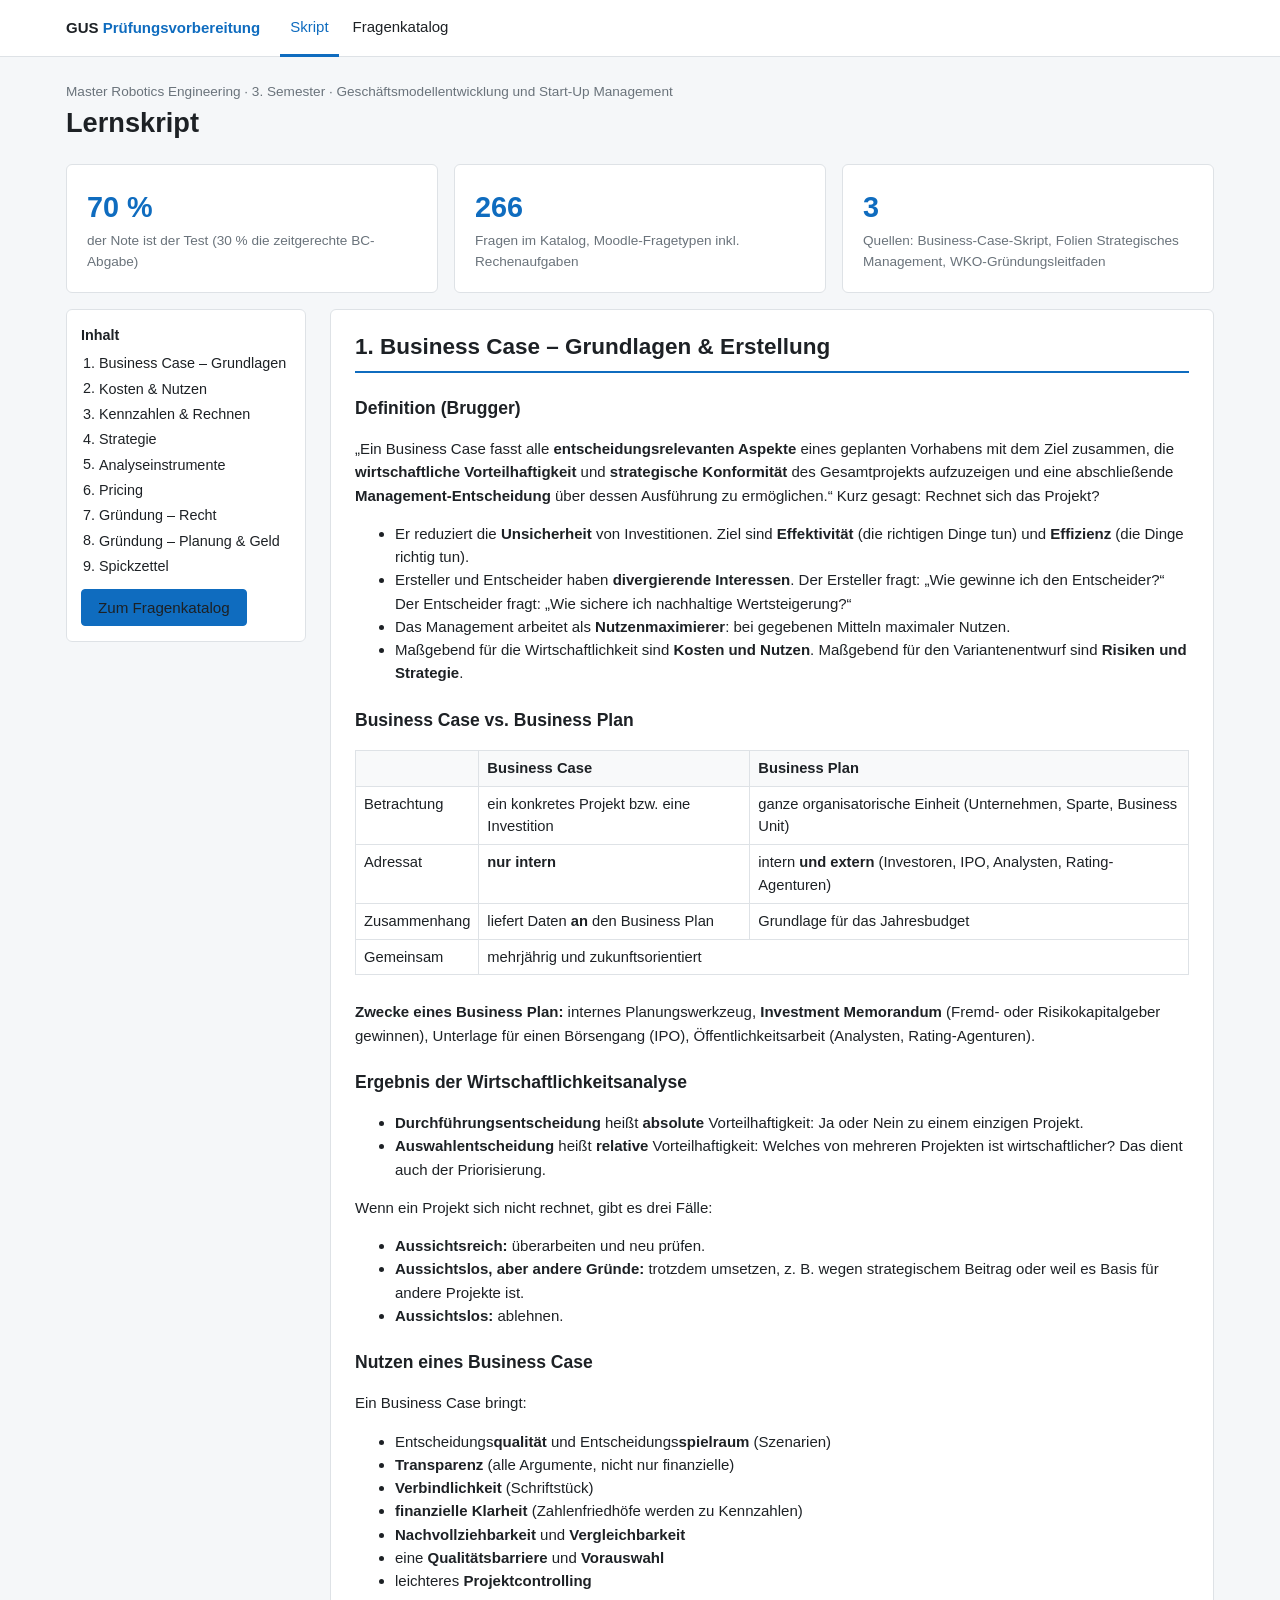
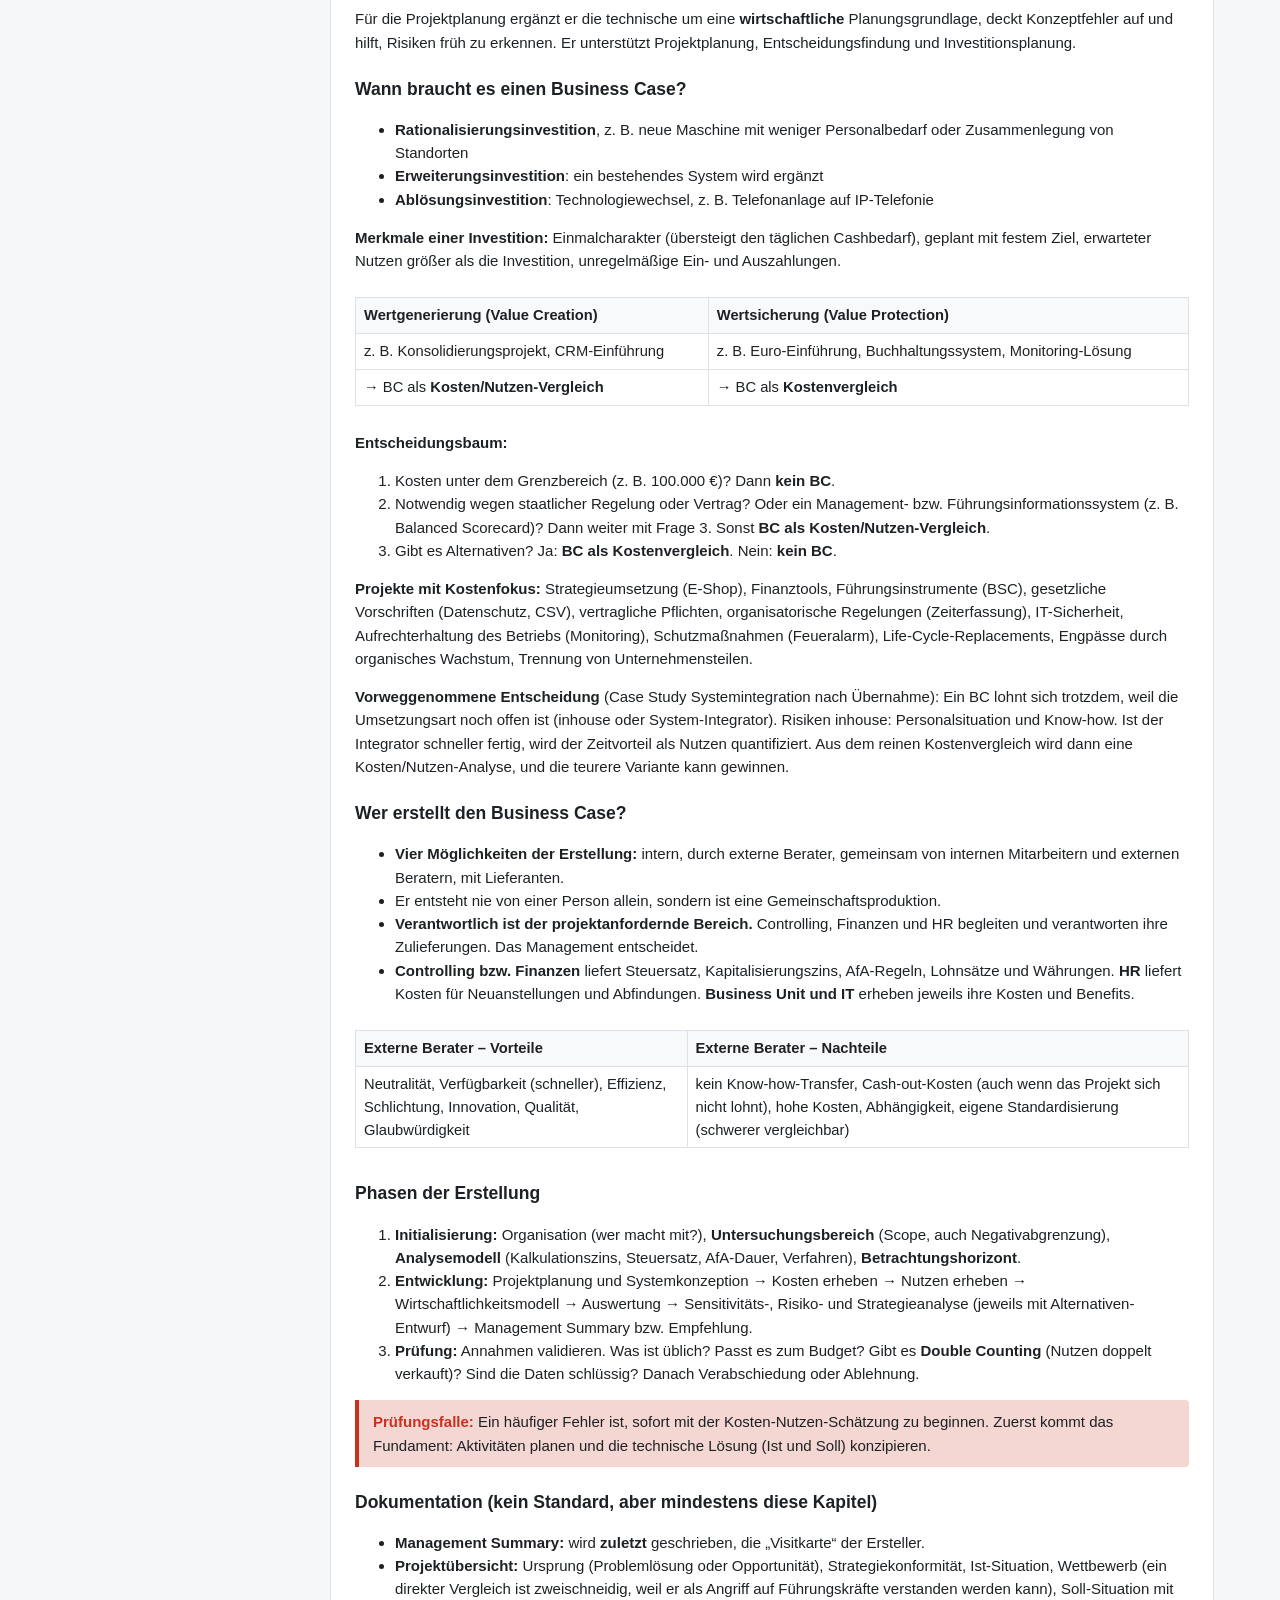
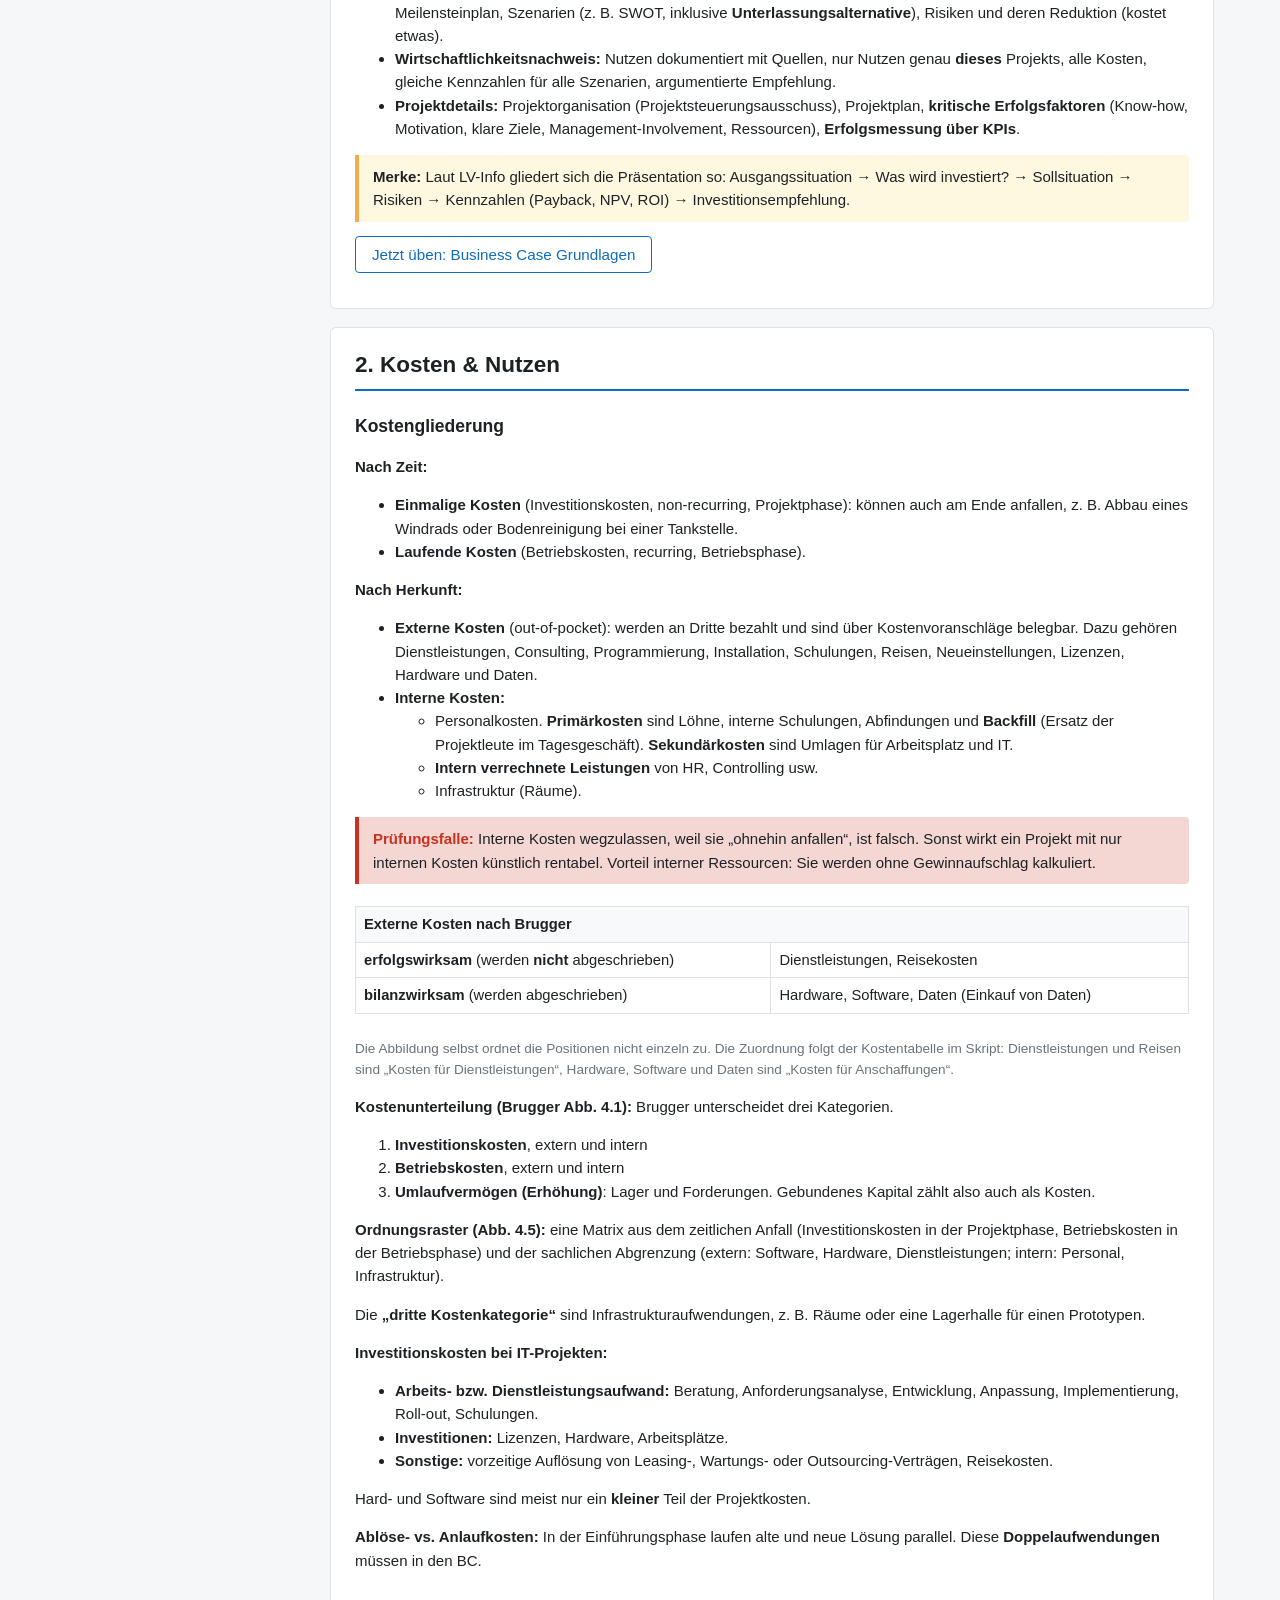
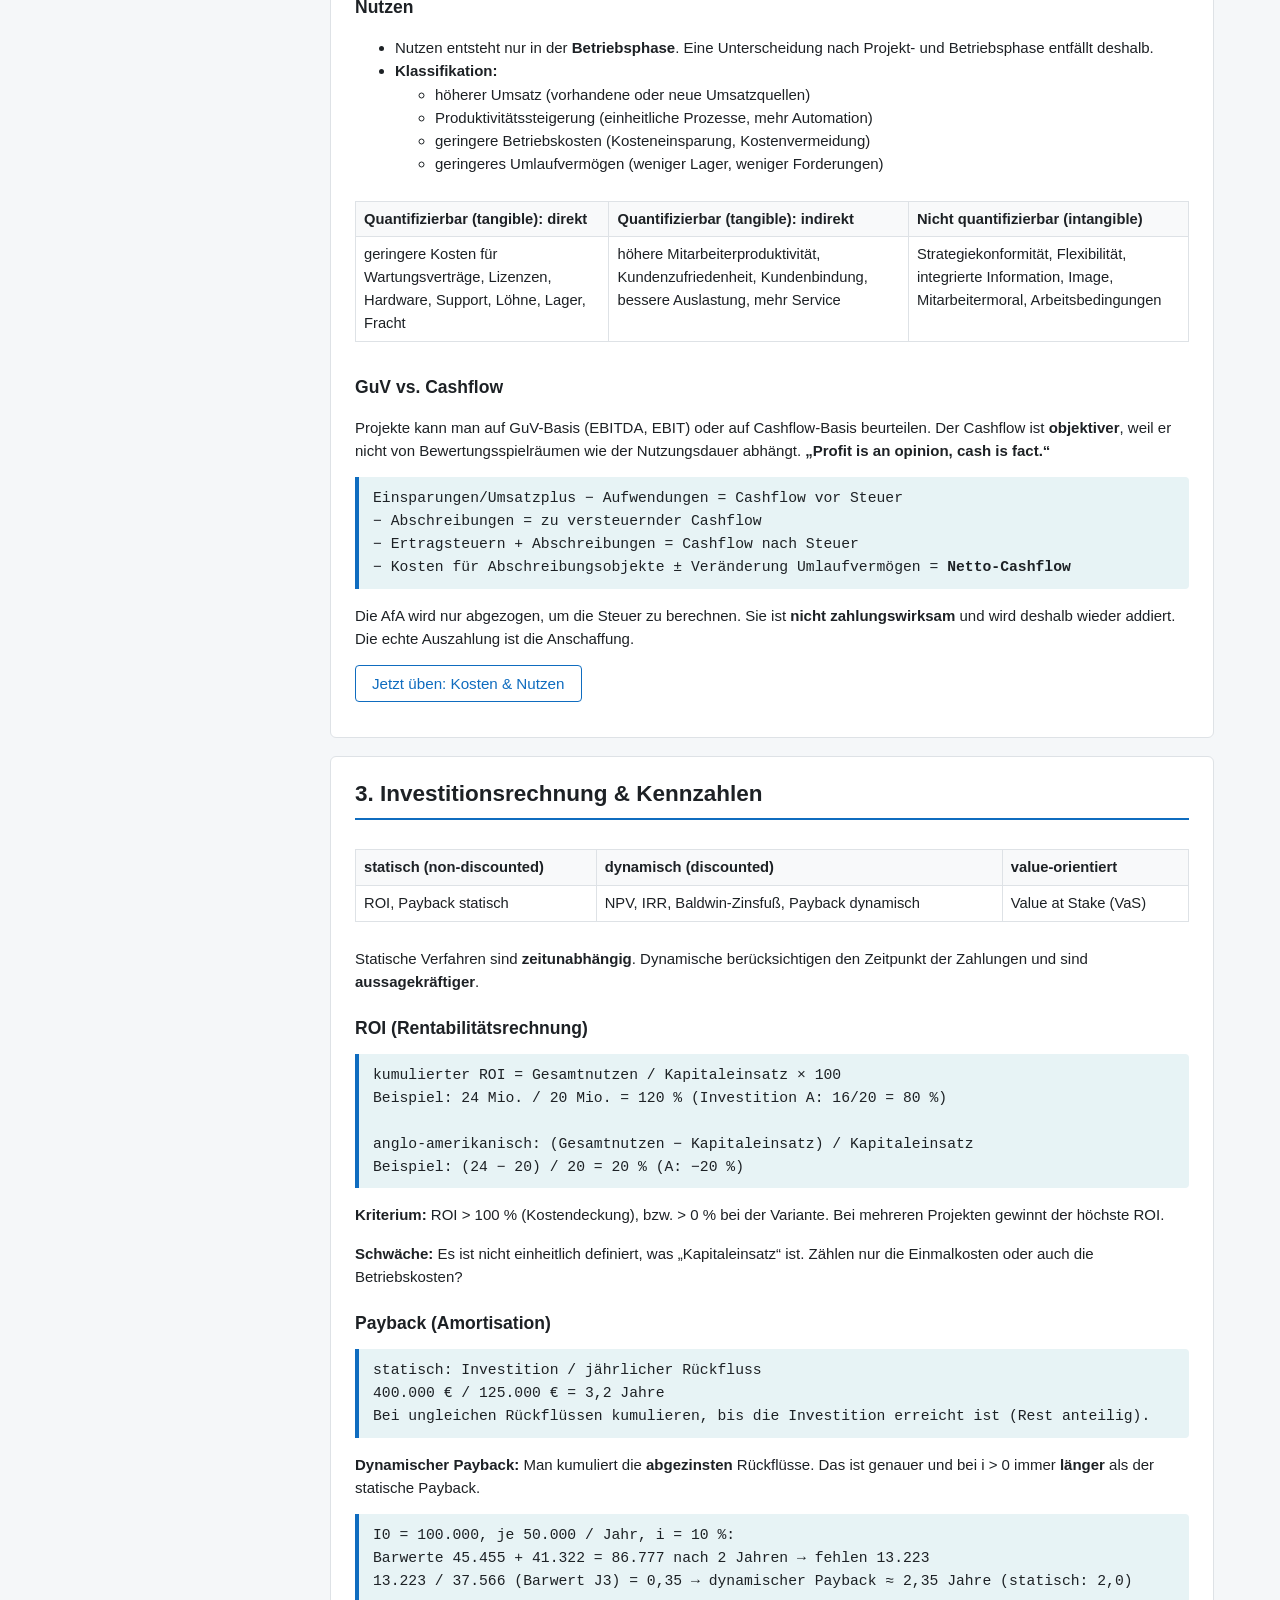
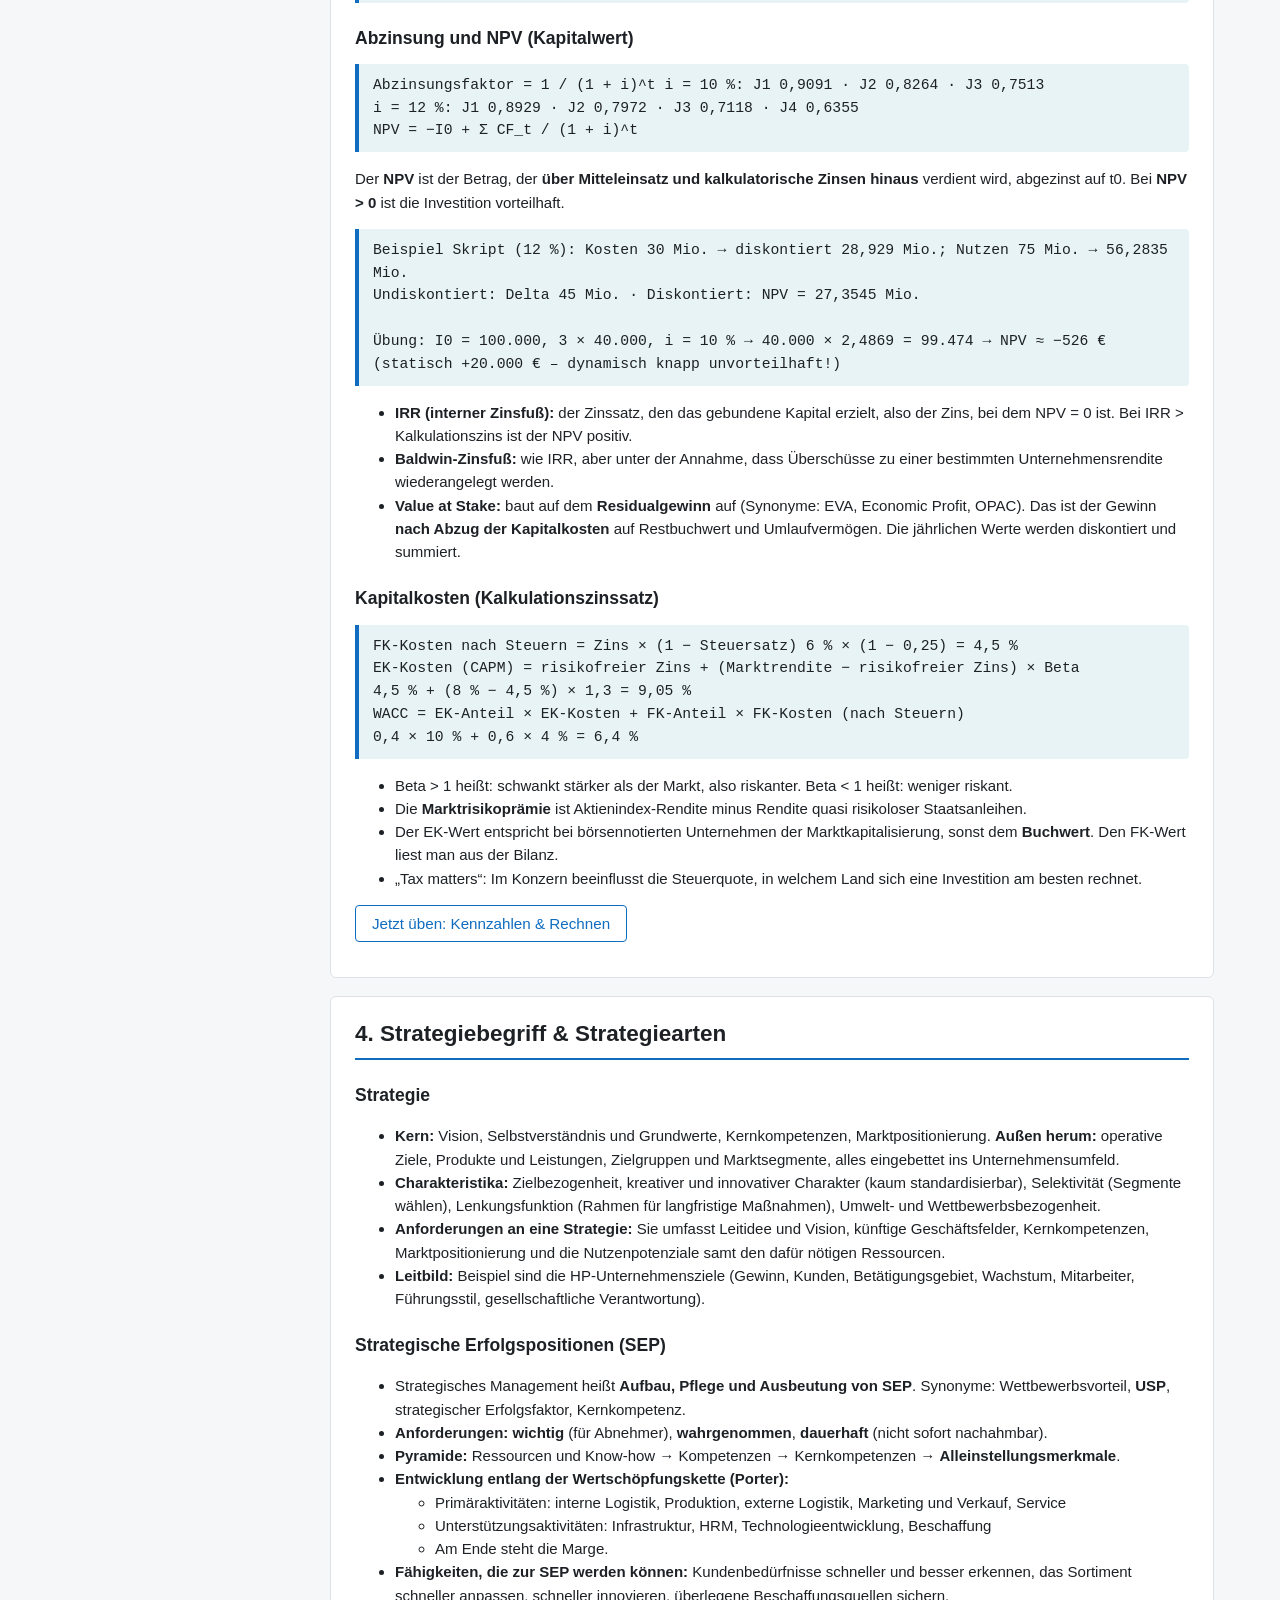
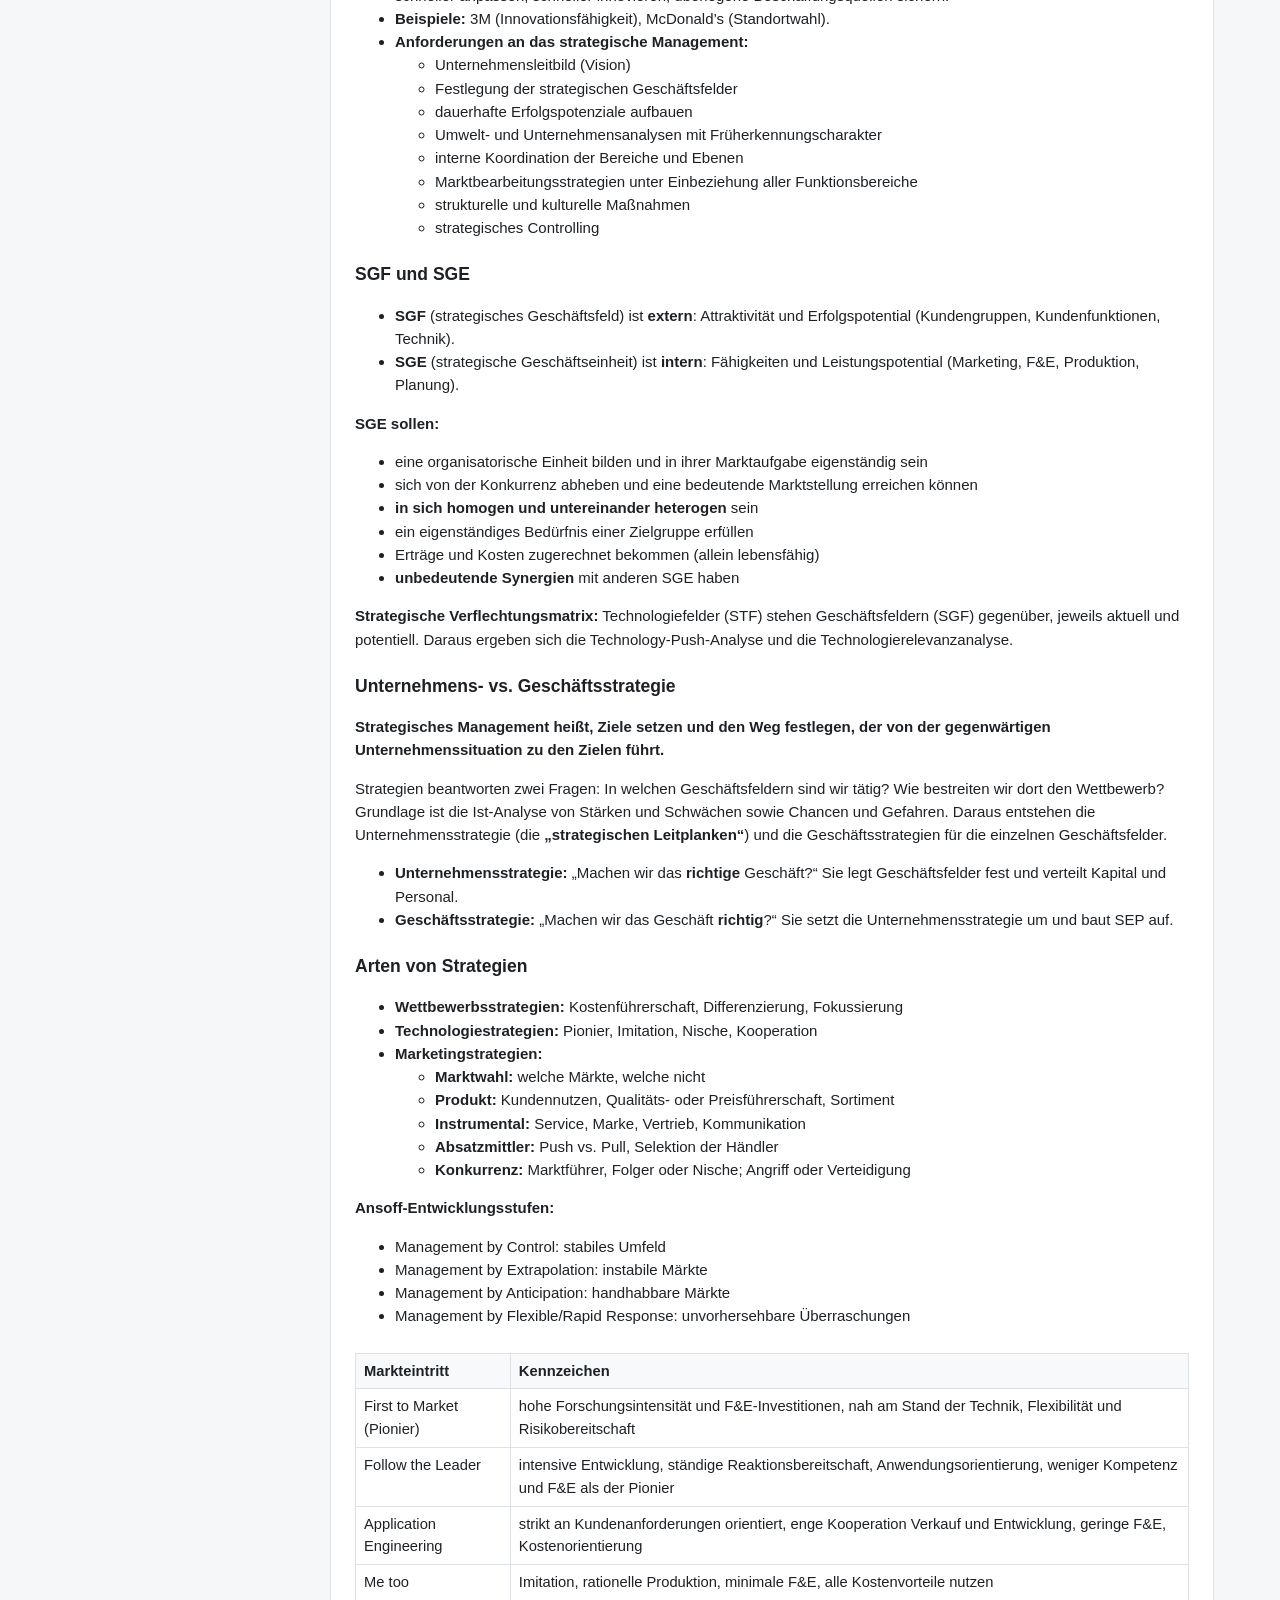
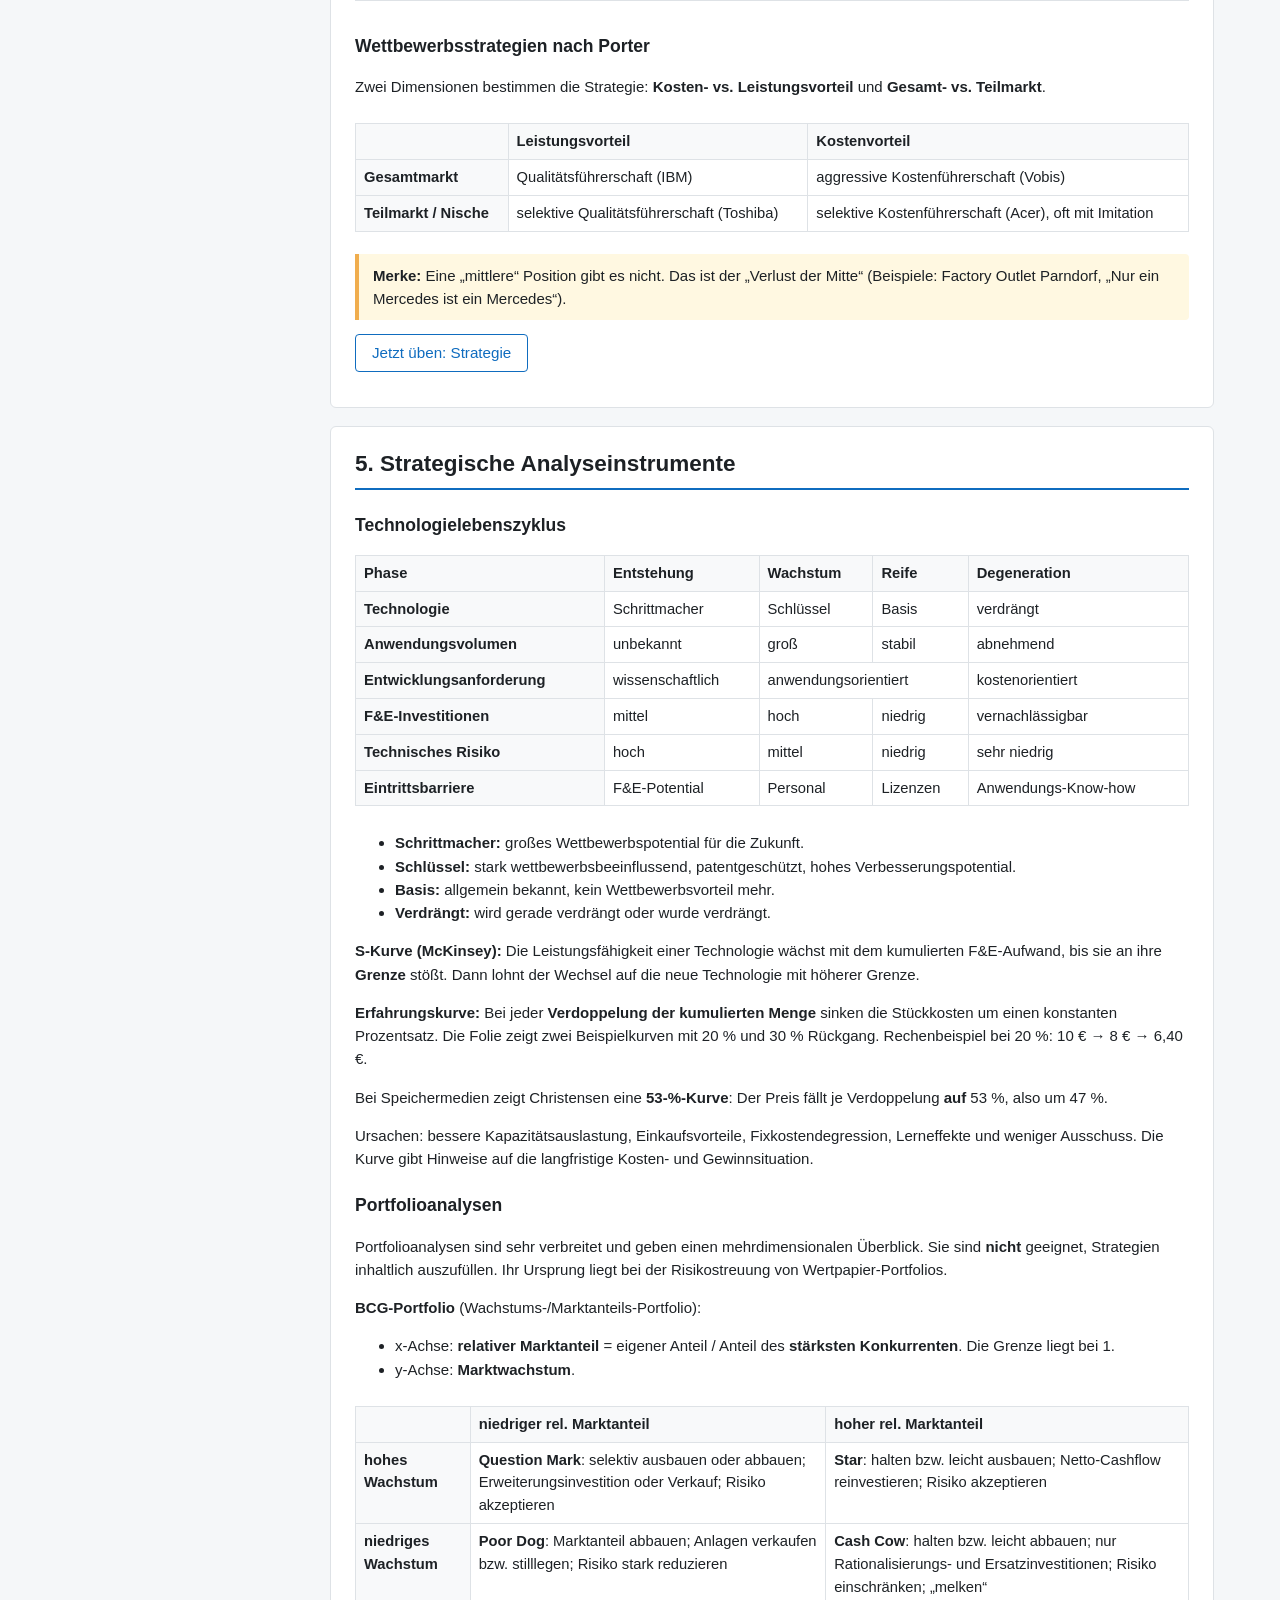
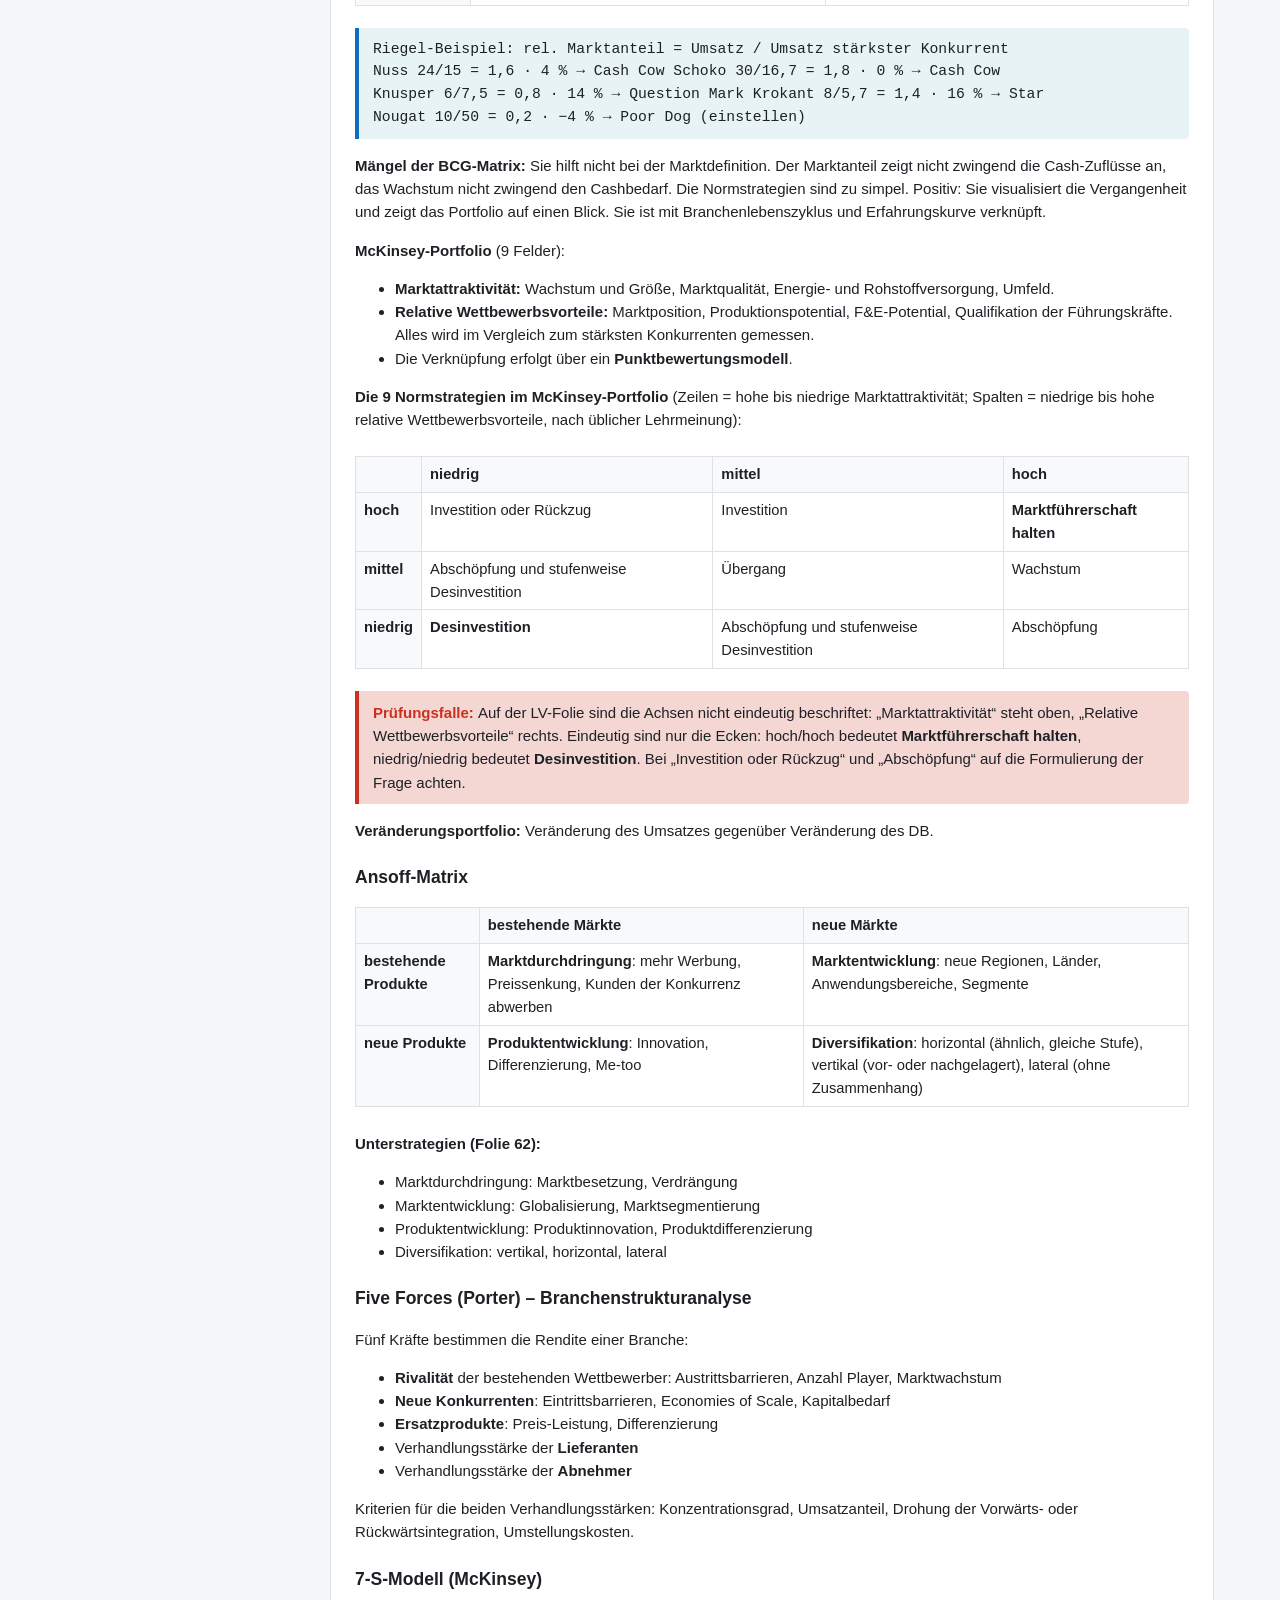
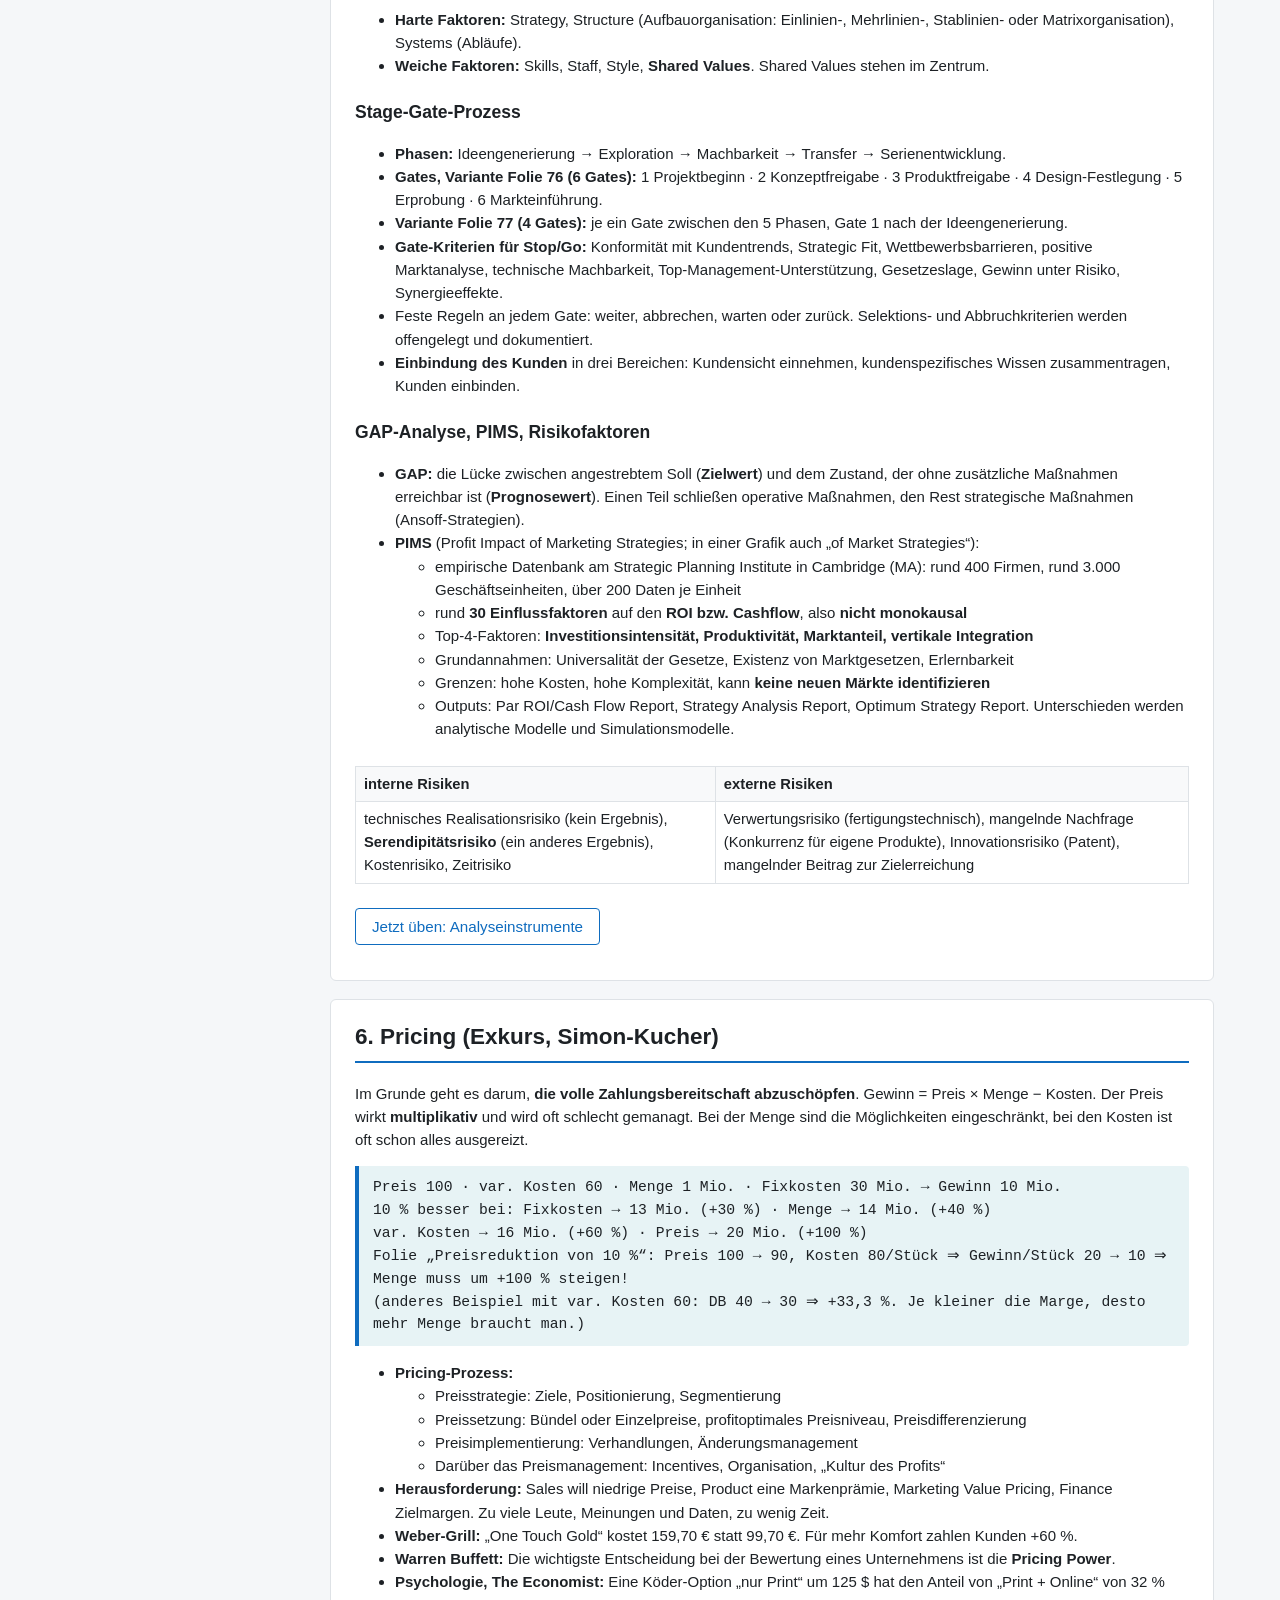
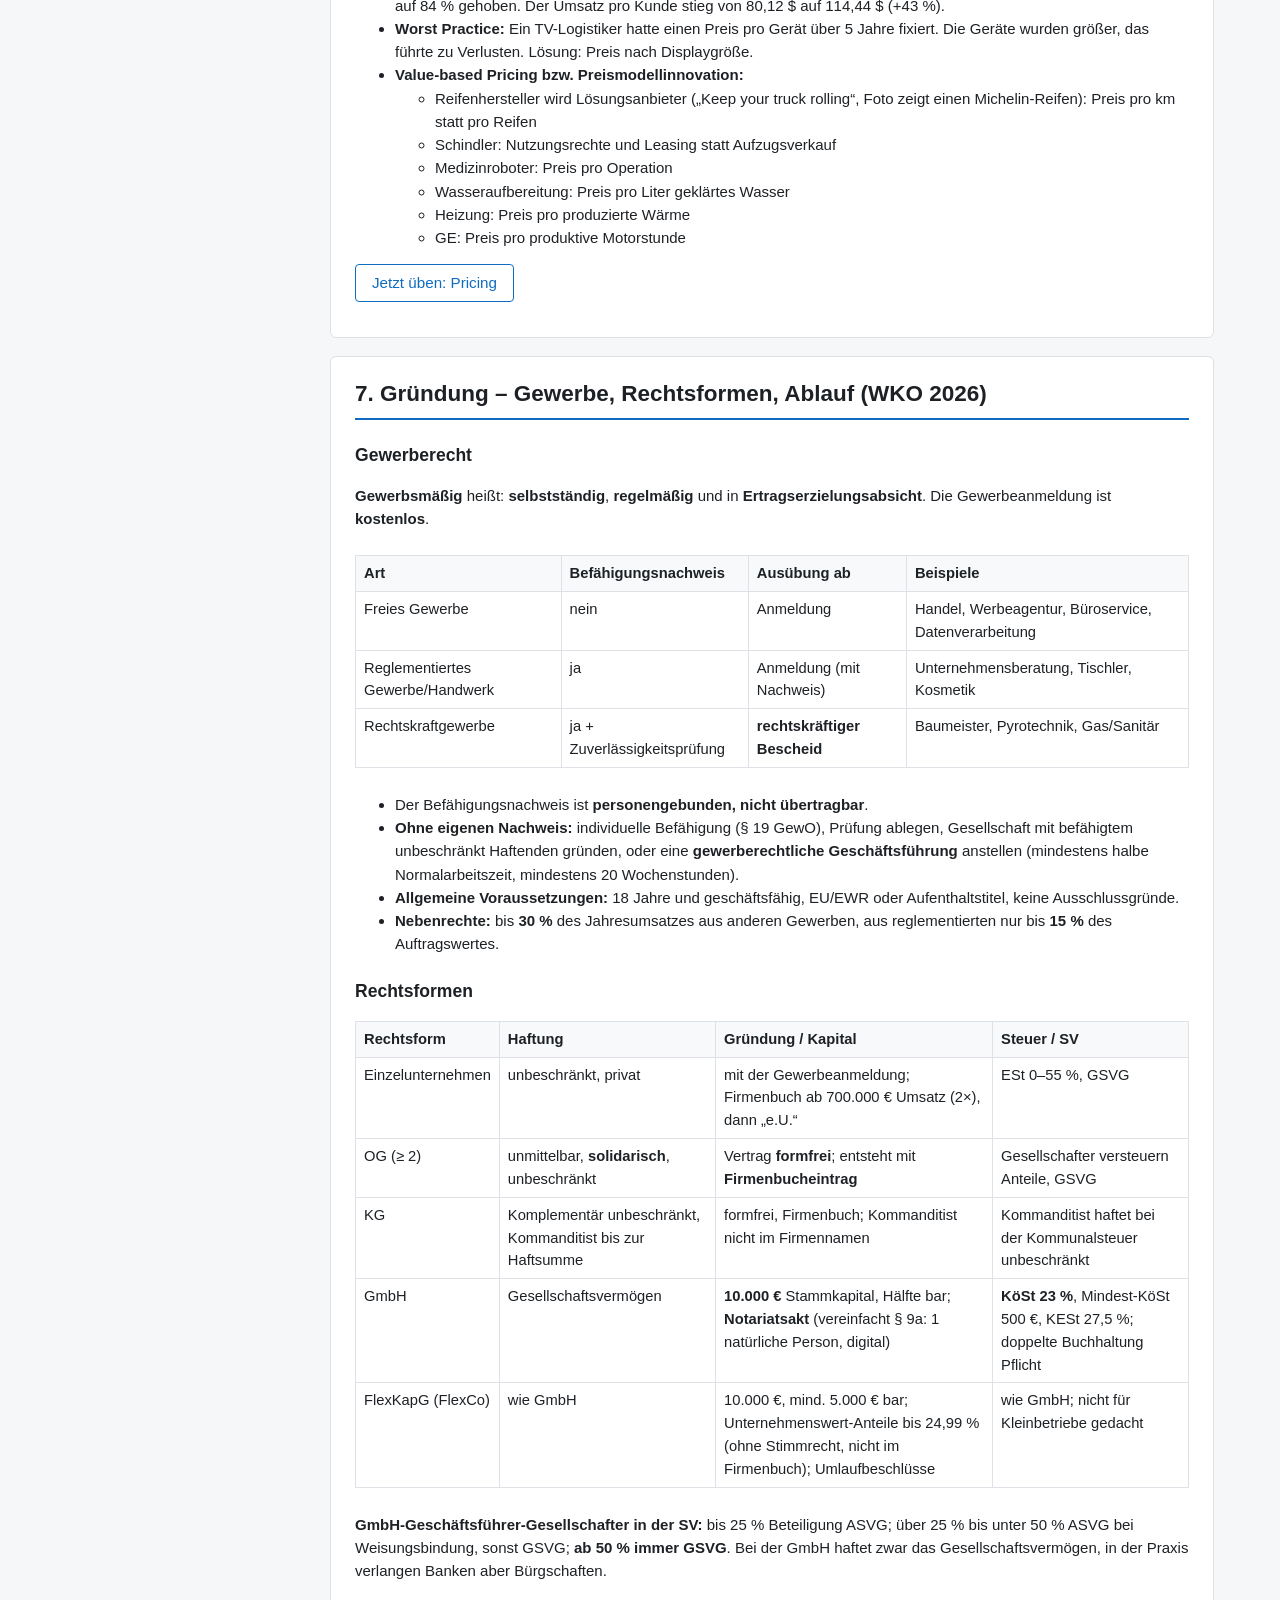
==== commit b85ee0fc: "Lernseite: nur Vorlesungsstoff, keine Werte aus dem eigenen Business Case" ====
--- a/docs/index.html
+++ b/docs/index.html
@@ -253,9 +253,7 @@
             <li>Die <b>Marktrisikoprämie</b> ist Aktienindex-Rendite minus Rendite quasi risikoloser Staatsanleihen.</li>
             <li>Der EK-Wert entspricht bei börsennotierten Unternehmen der Marktkapitalisierung, sonst dem <b>Buchwert</b>. Den FK-Wert liest man aus der Bilanz.</li>
             <li>„Tax matters“: Im Konzern beeinflusst die Steuerquote, in welchem Land sich eine Investition am besten rechnet.</li>
-          </ul>
-          <div class="merke">Dein eigener BC rechnet mit 7,1 % WACC: NPV 170.200 €, Payback 3,2 Jahre, ROI 143 %. Wenn du dessen Logik erklären kannst, beherrschst du dieses Kapitel.</div>
-          <p class="practice-link"><a class="btn btn-outline" href="quiz.html?topic=kennzahlen">Jetzt üben: Kennzahlen &amp; Rechnen</a></p>
+          </ul>          <p class="practice-link"><a class="btn btn-outline" href="quiz.html?topic=kennzahlen">Jetzt üben: Kennzahlen &amp; Rechnen</a></p>
         </section>
 
         <!-- ============ 4 ============ -->
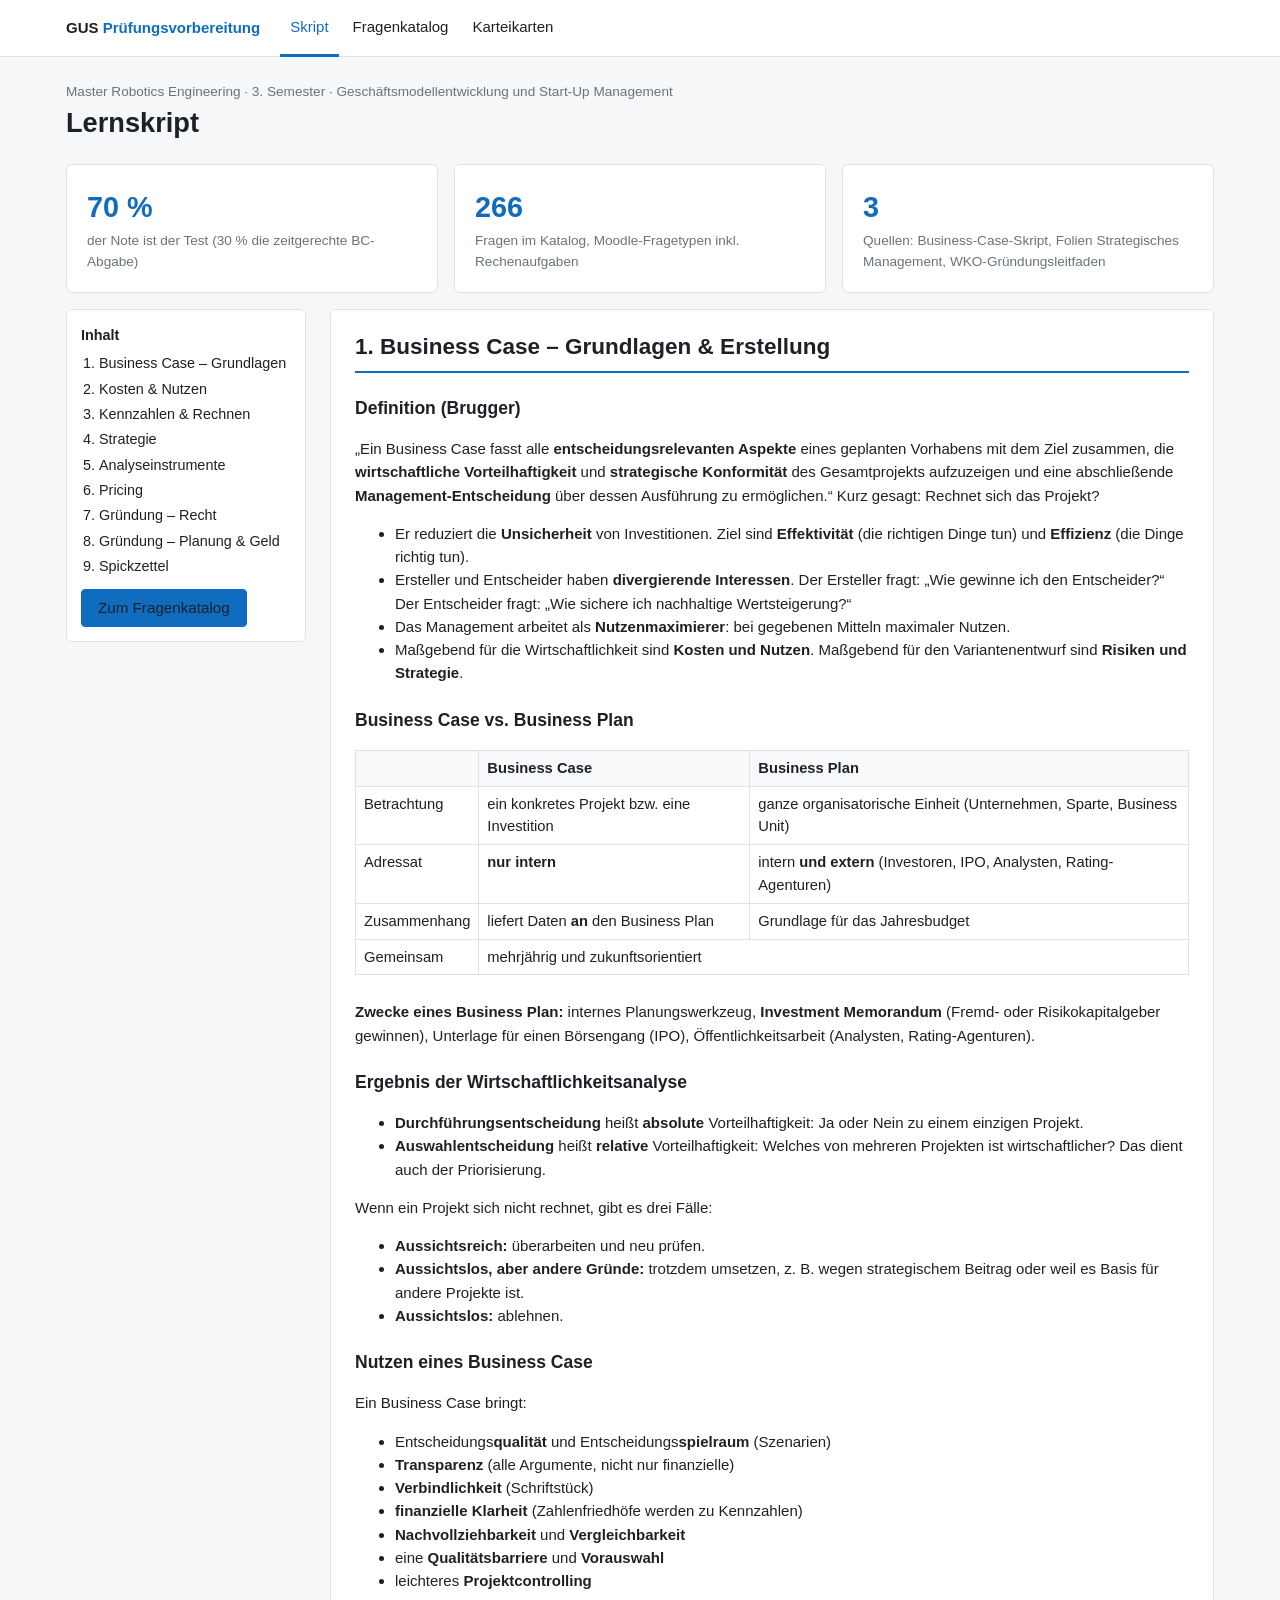
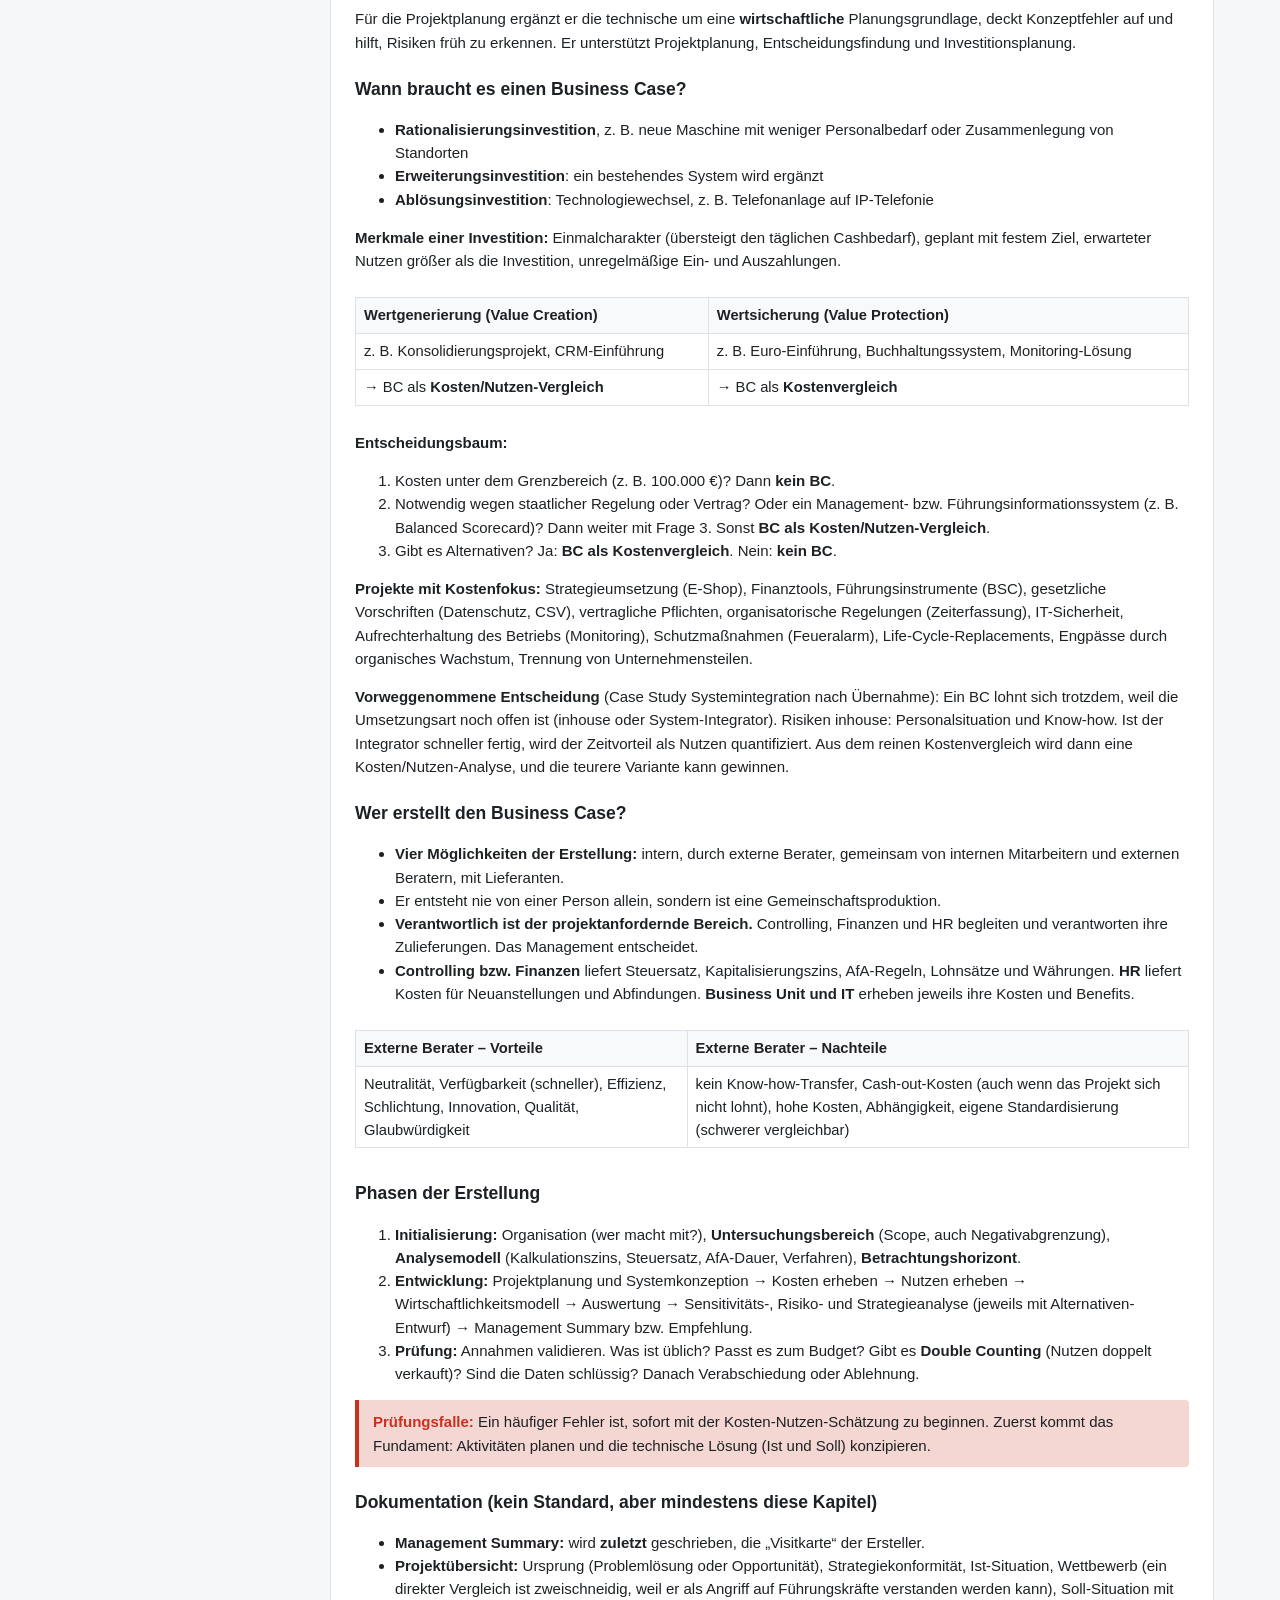
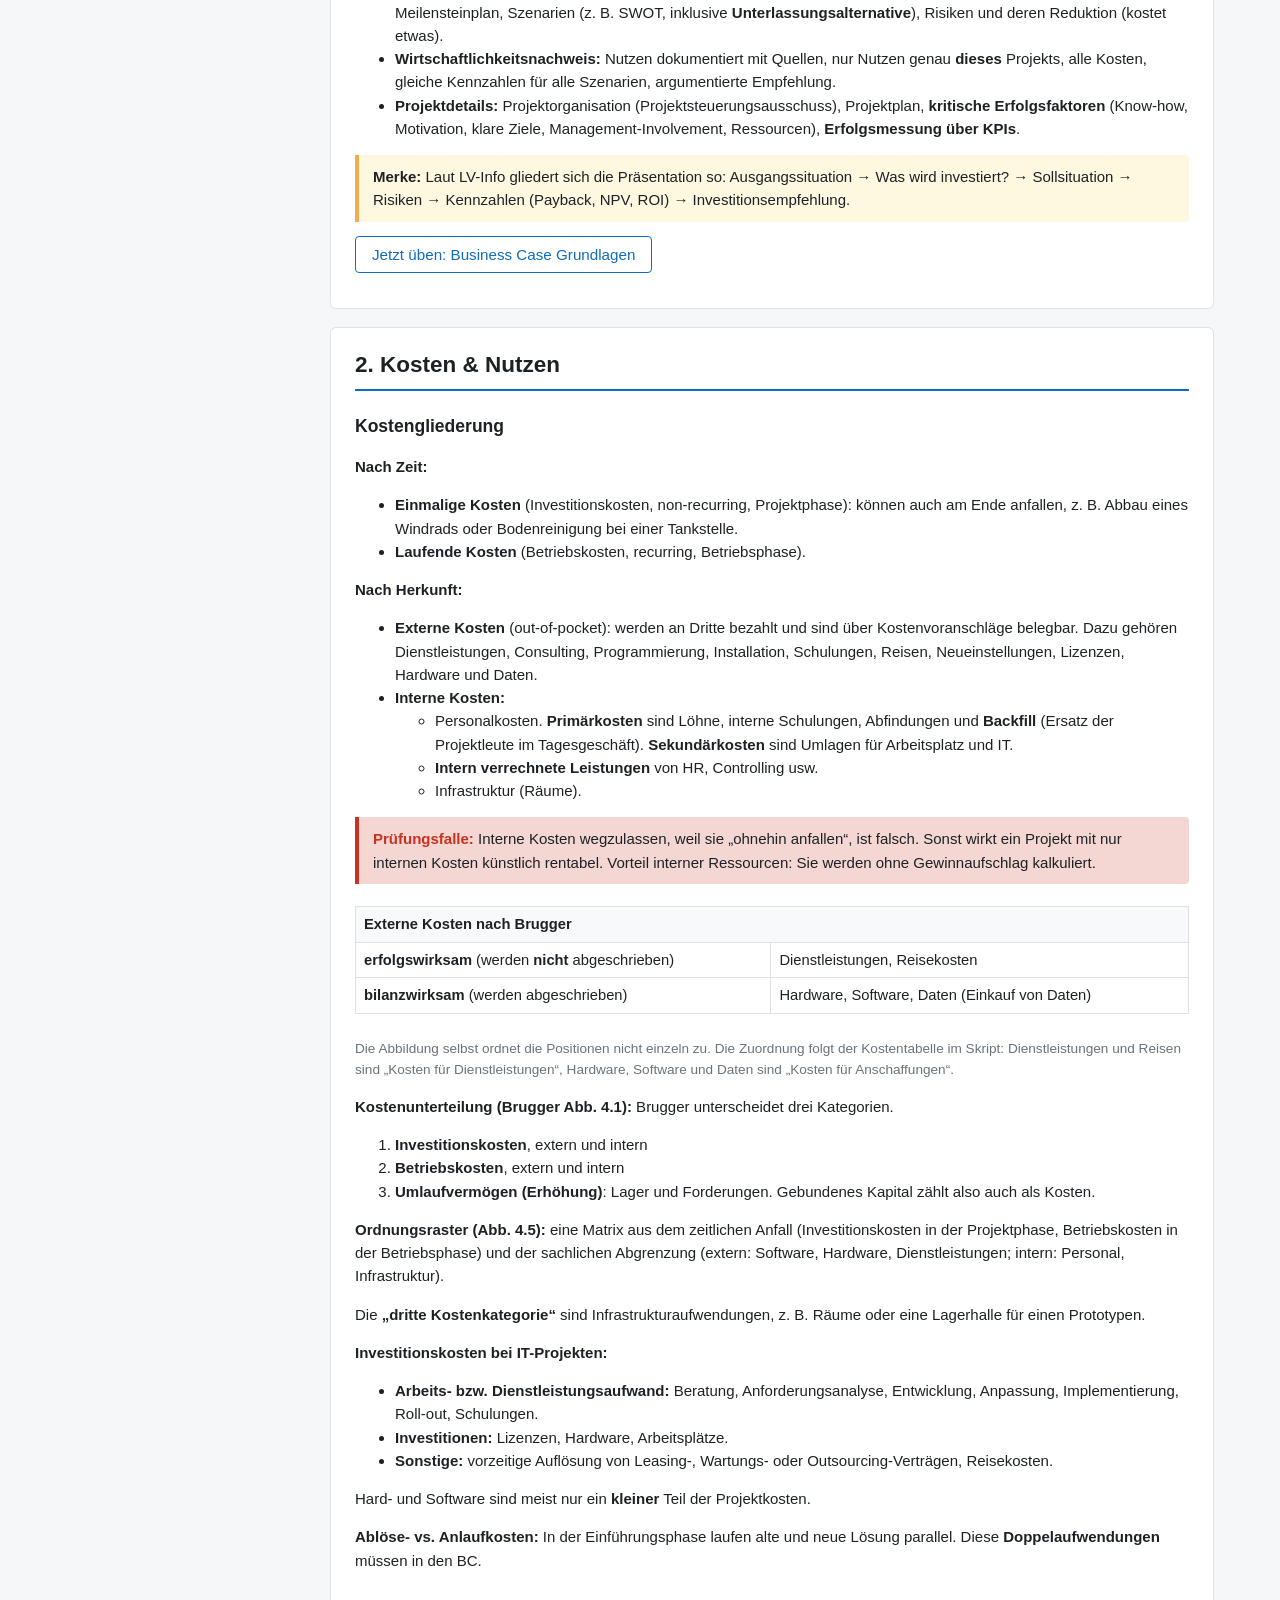
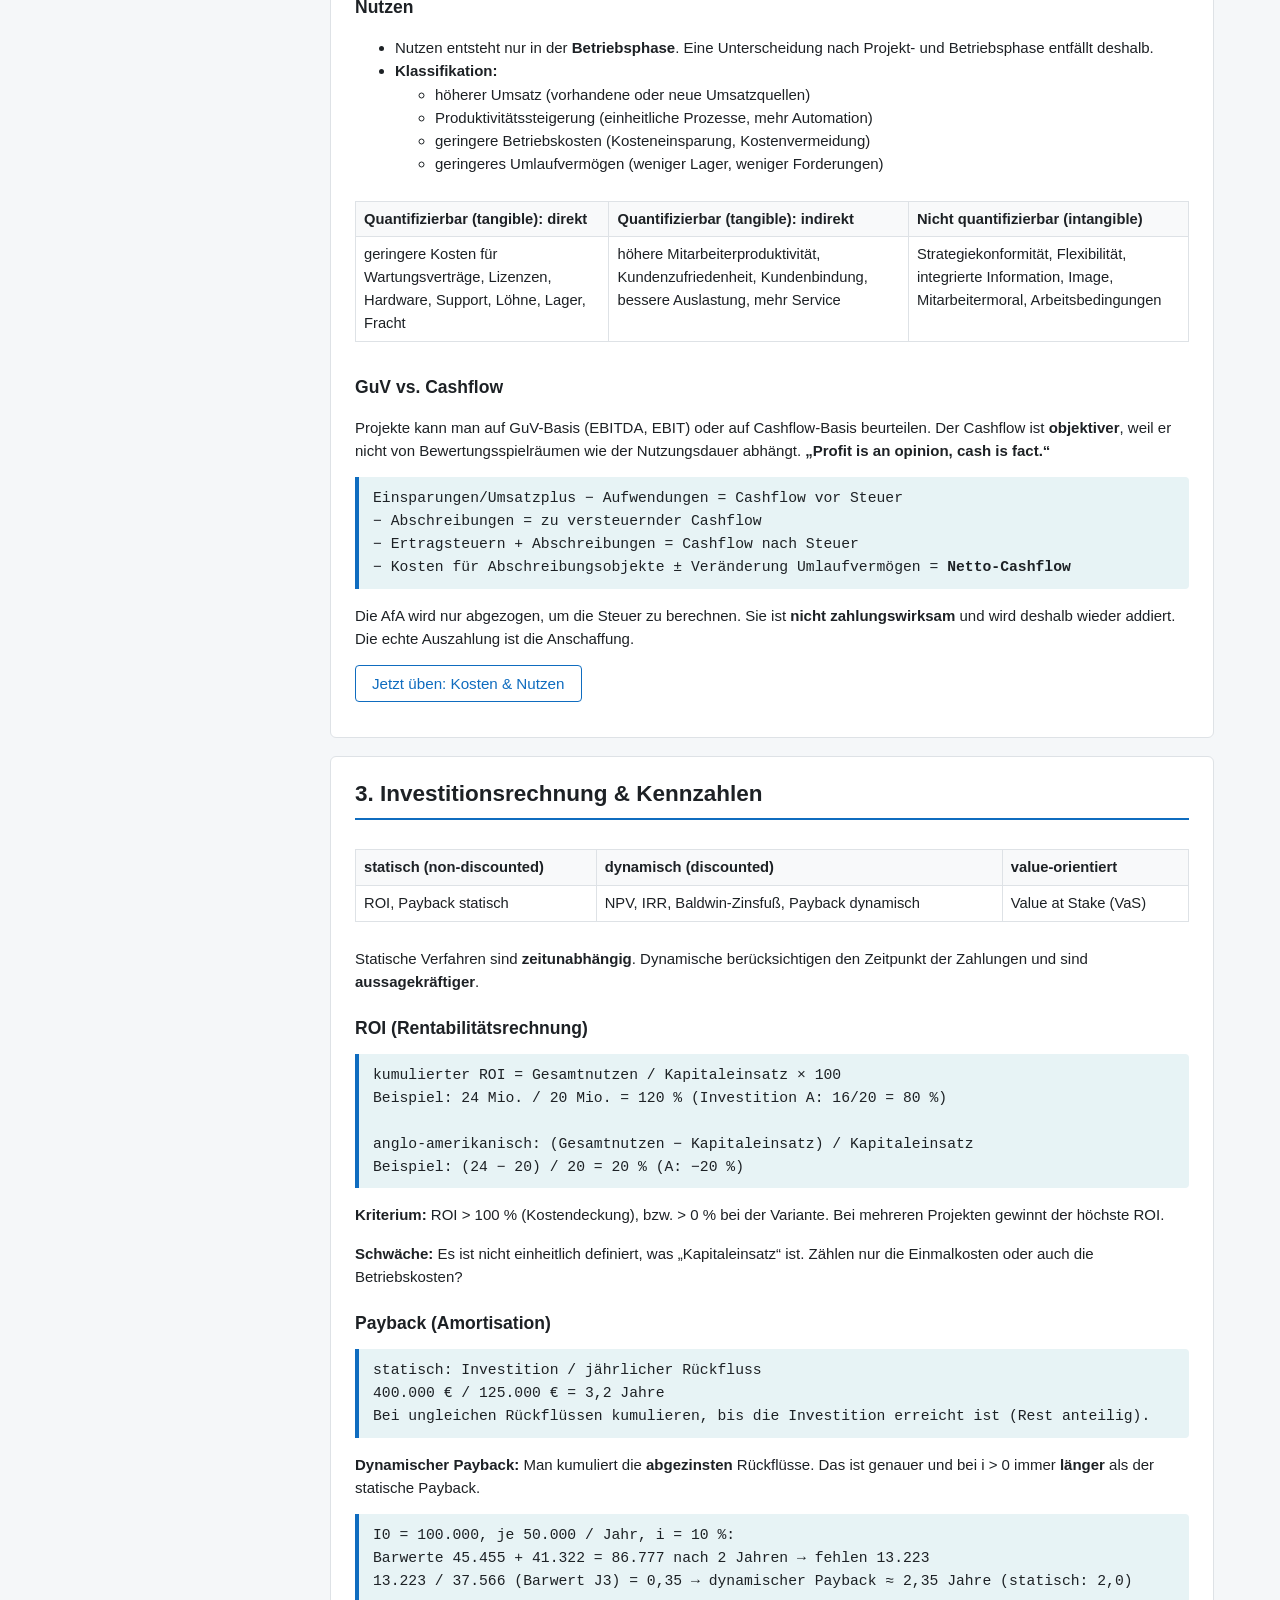
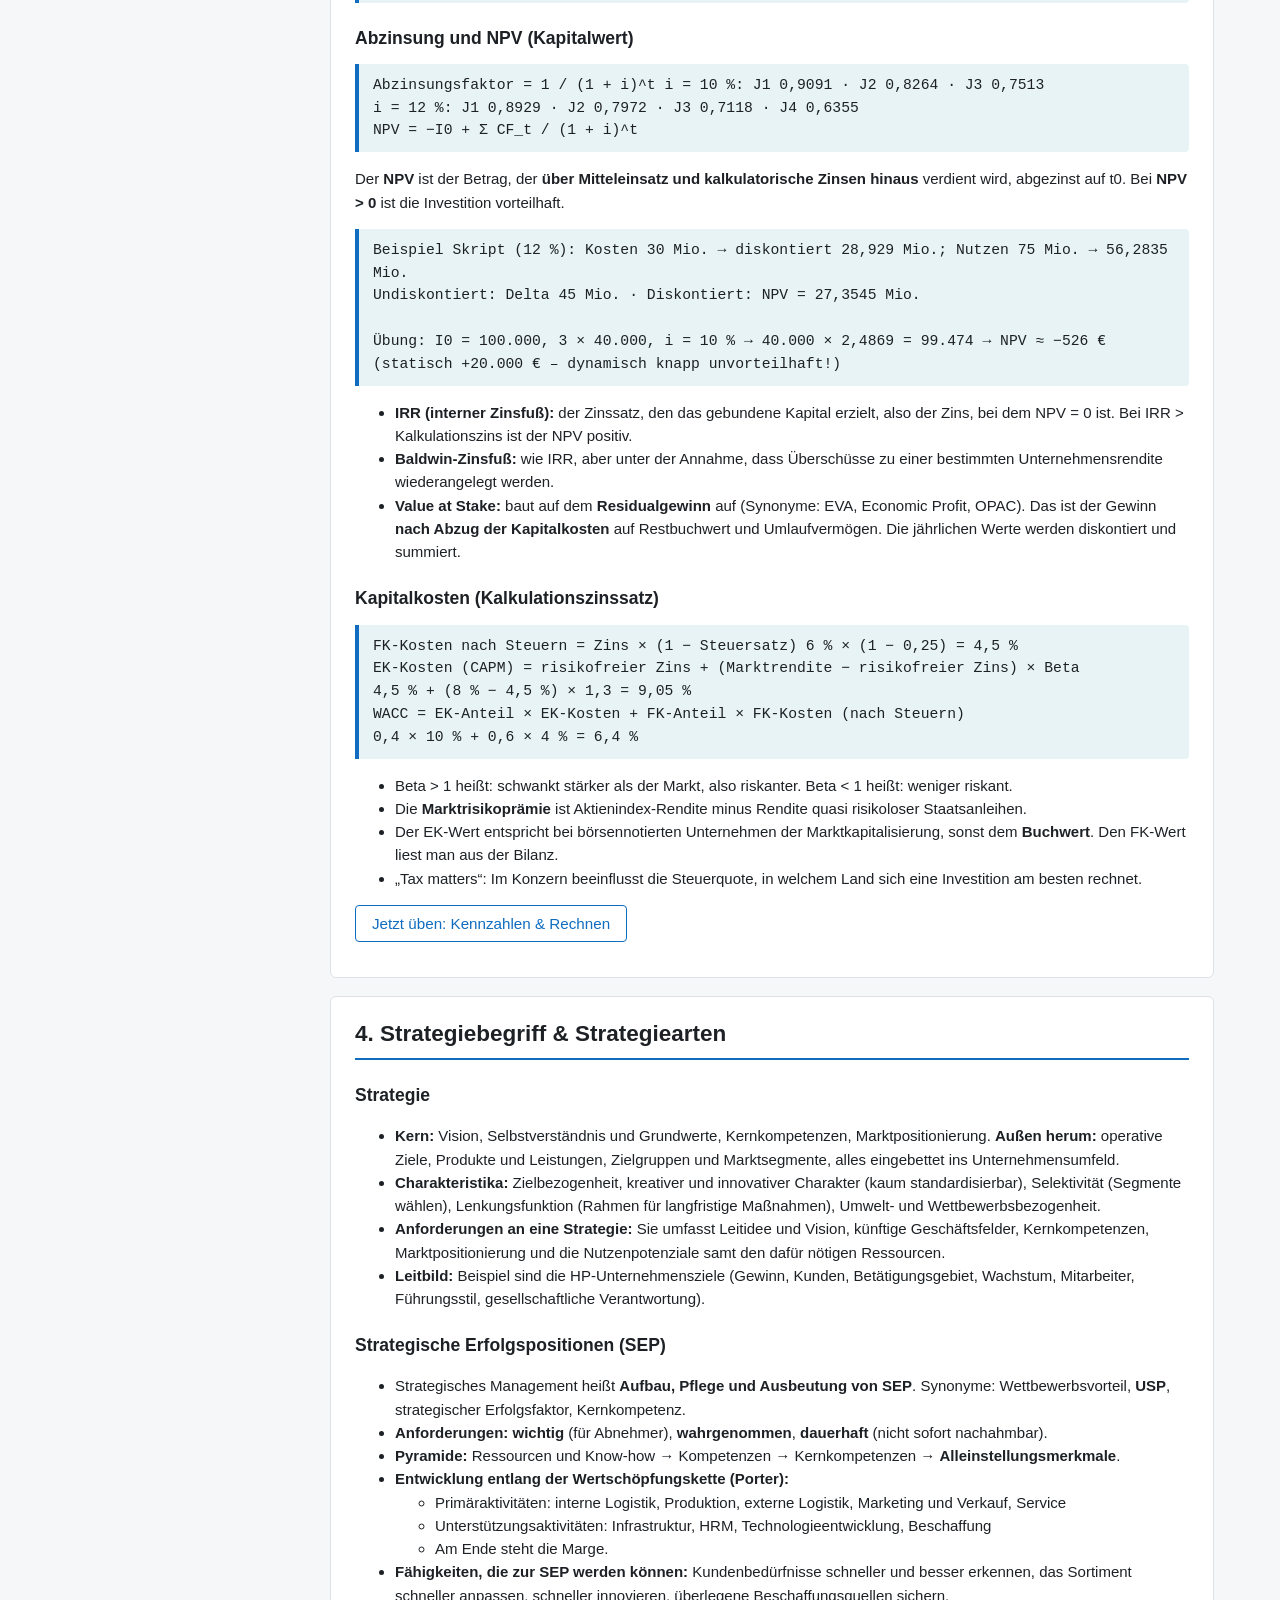
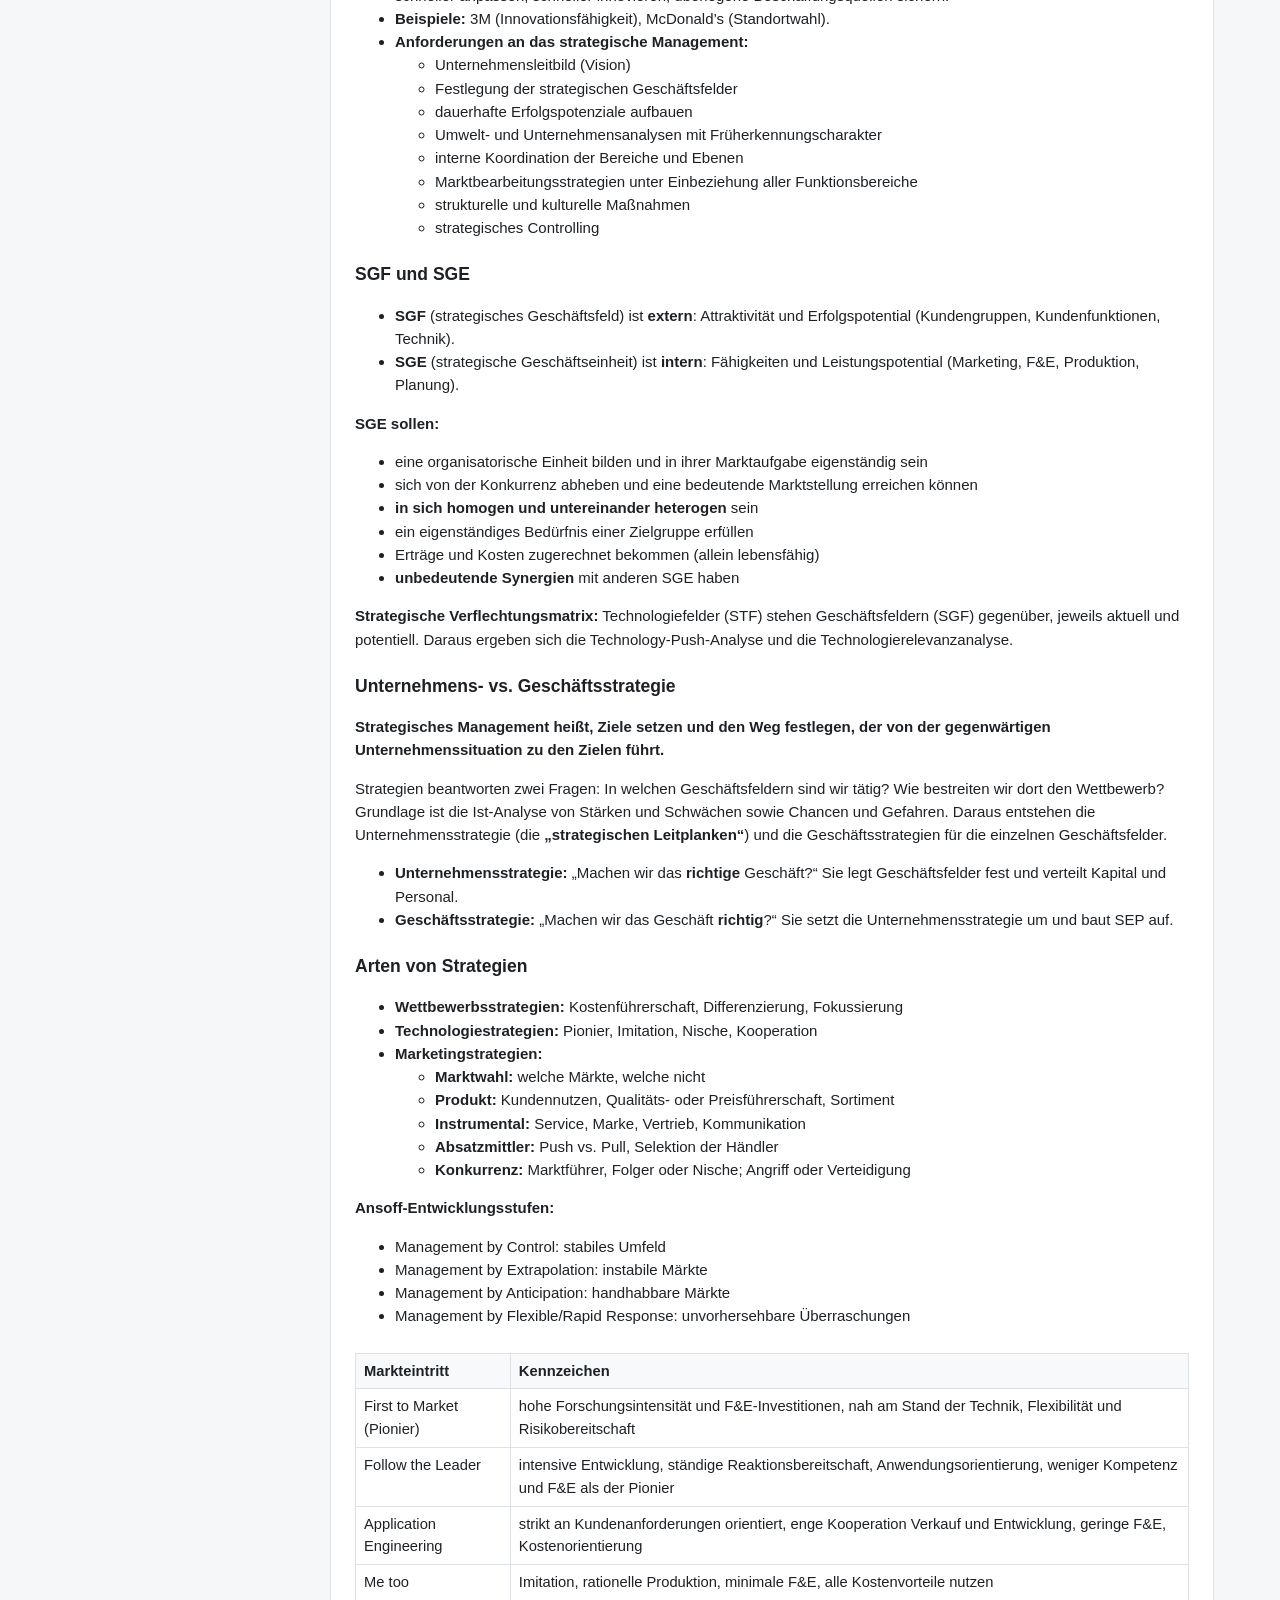
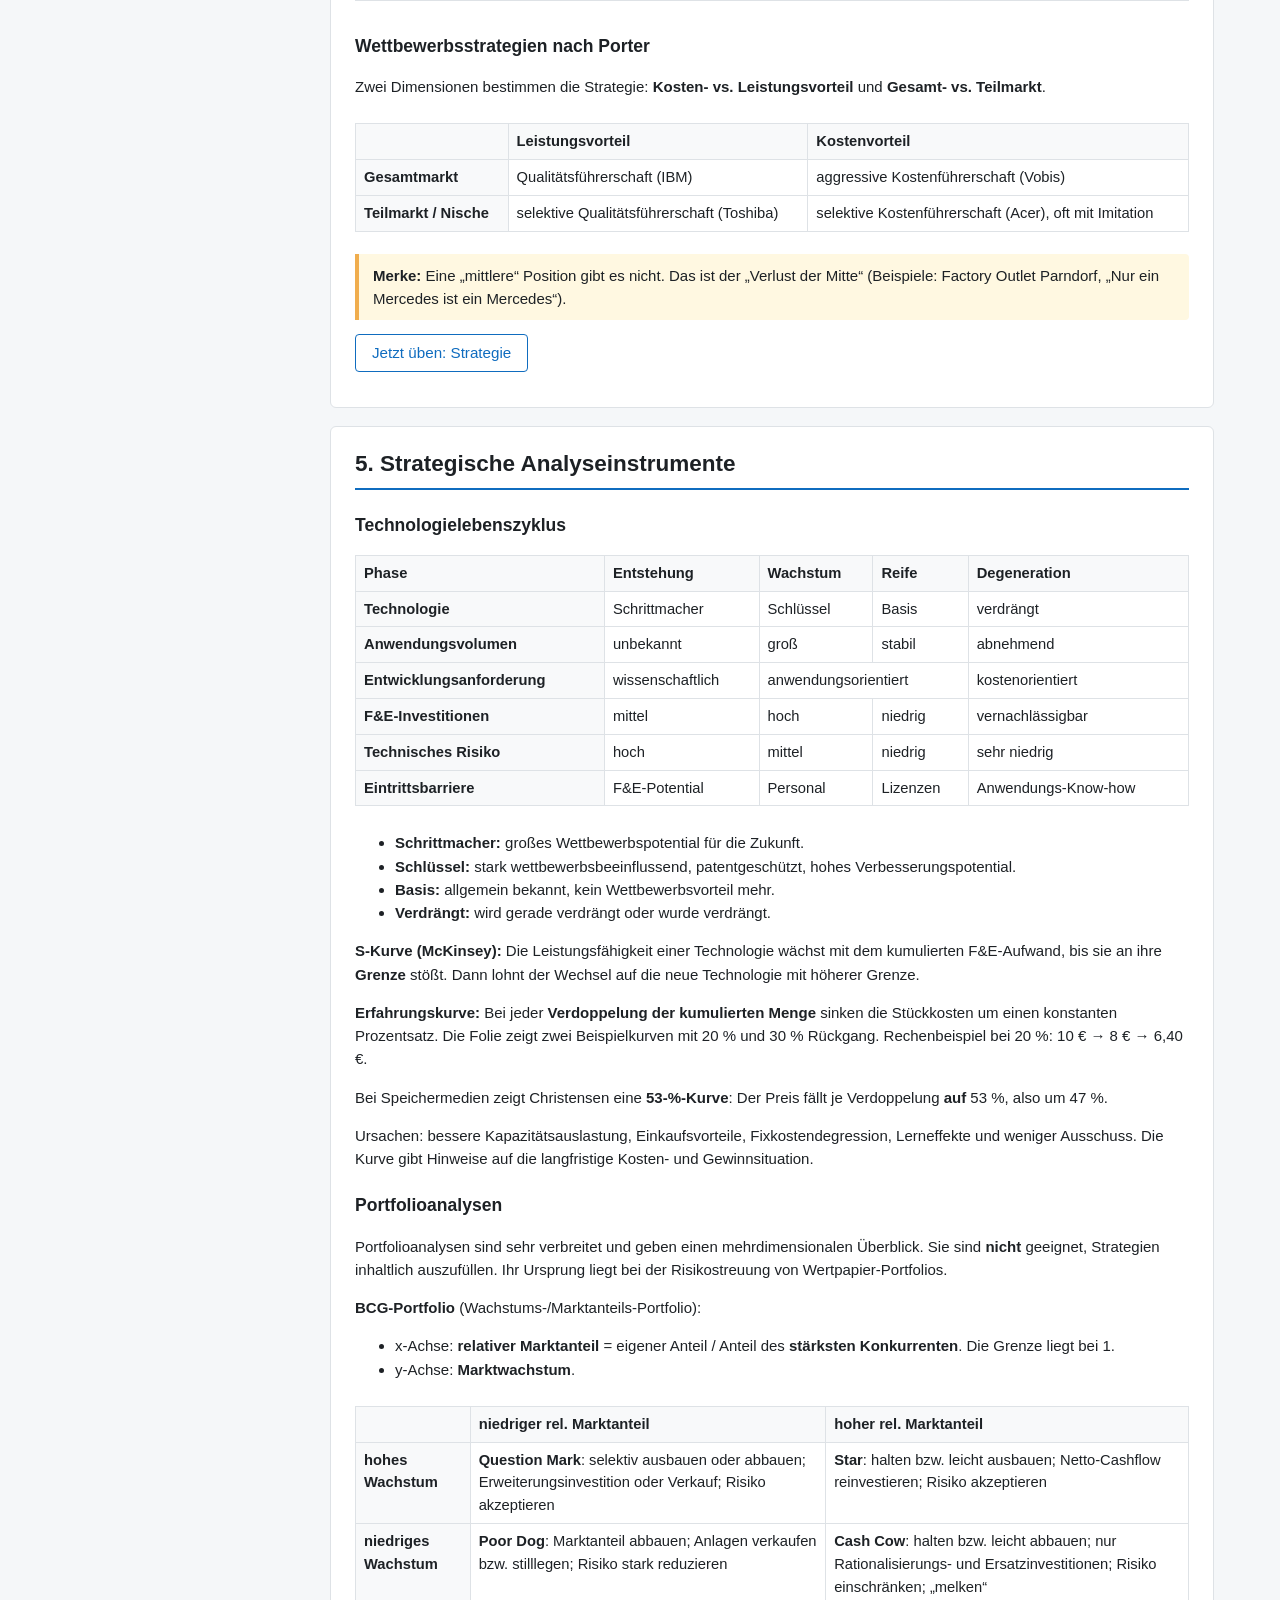
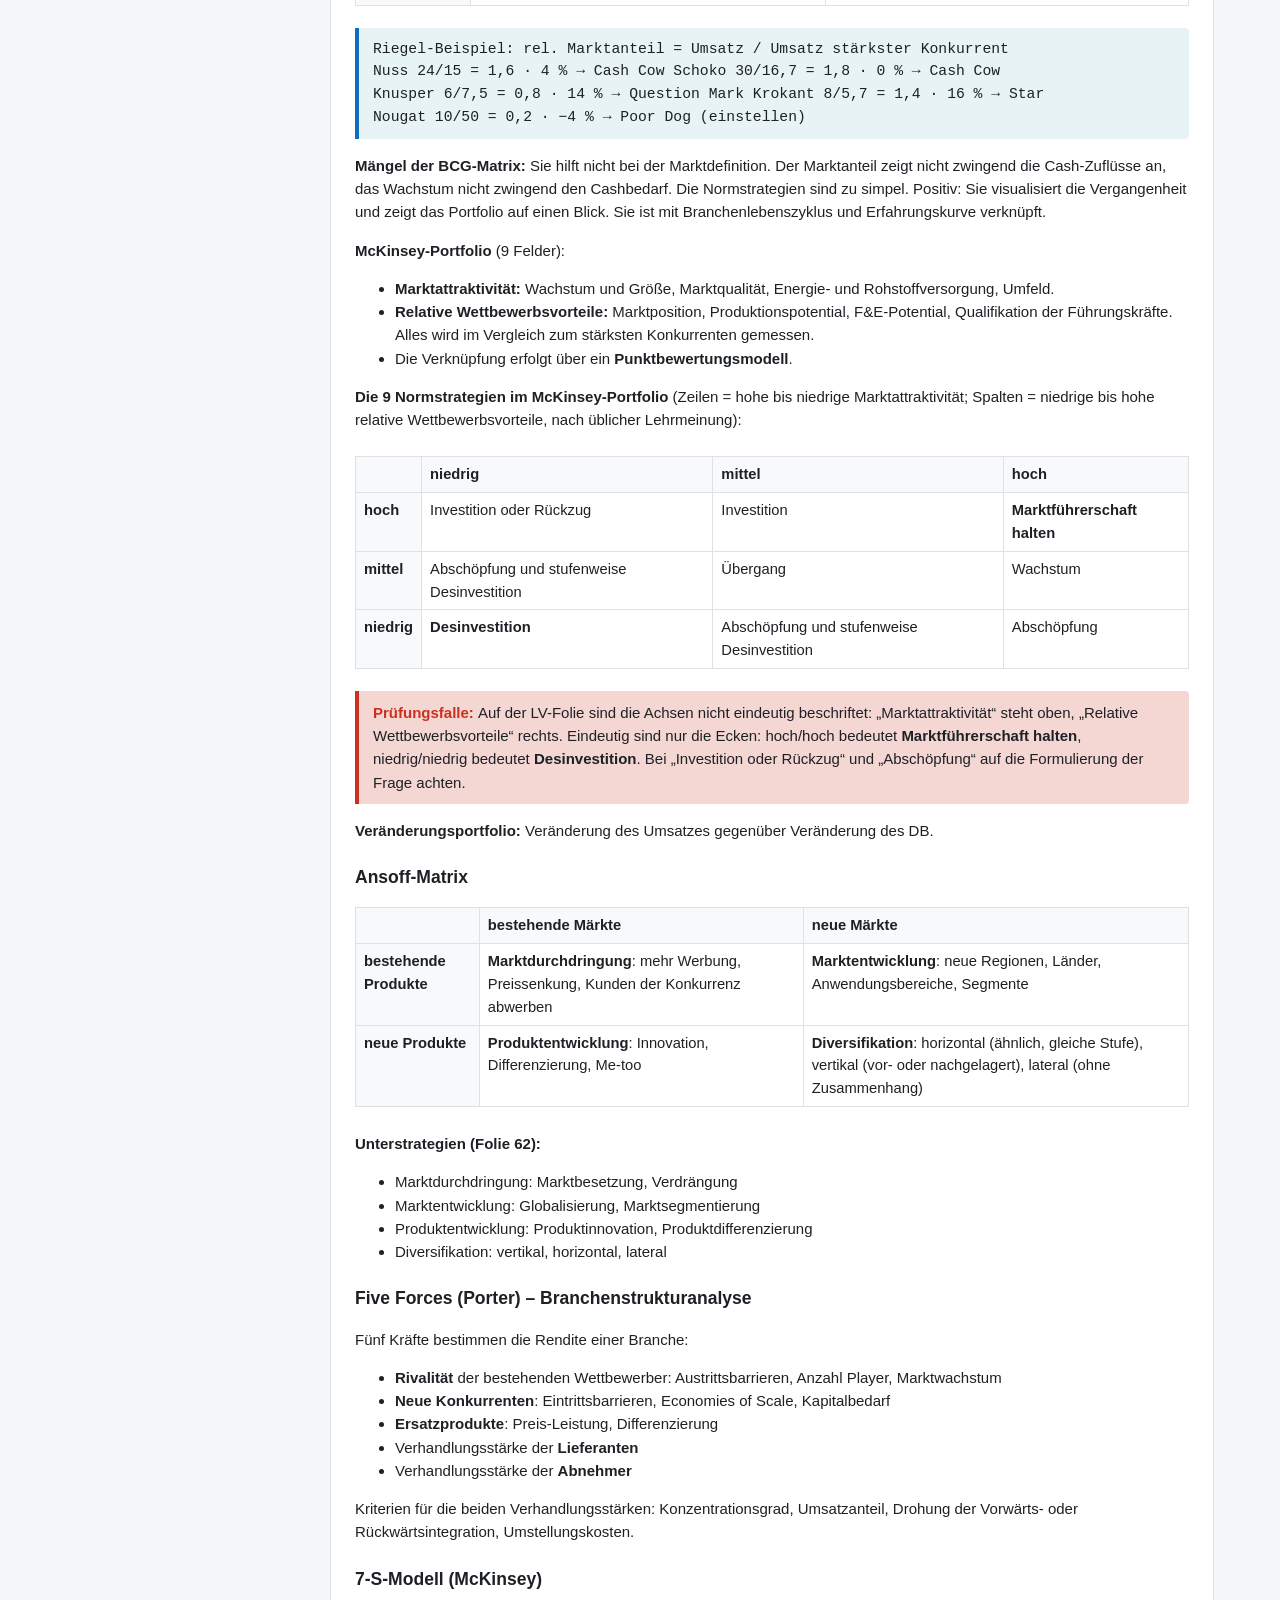
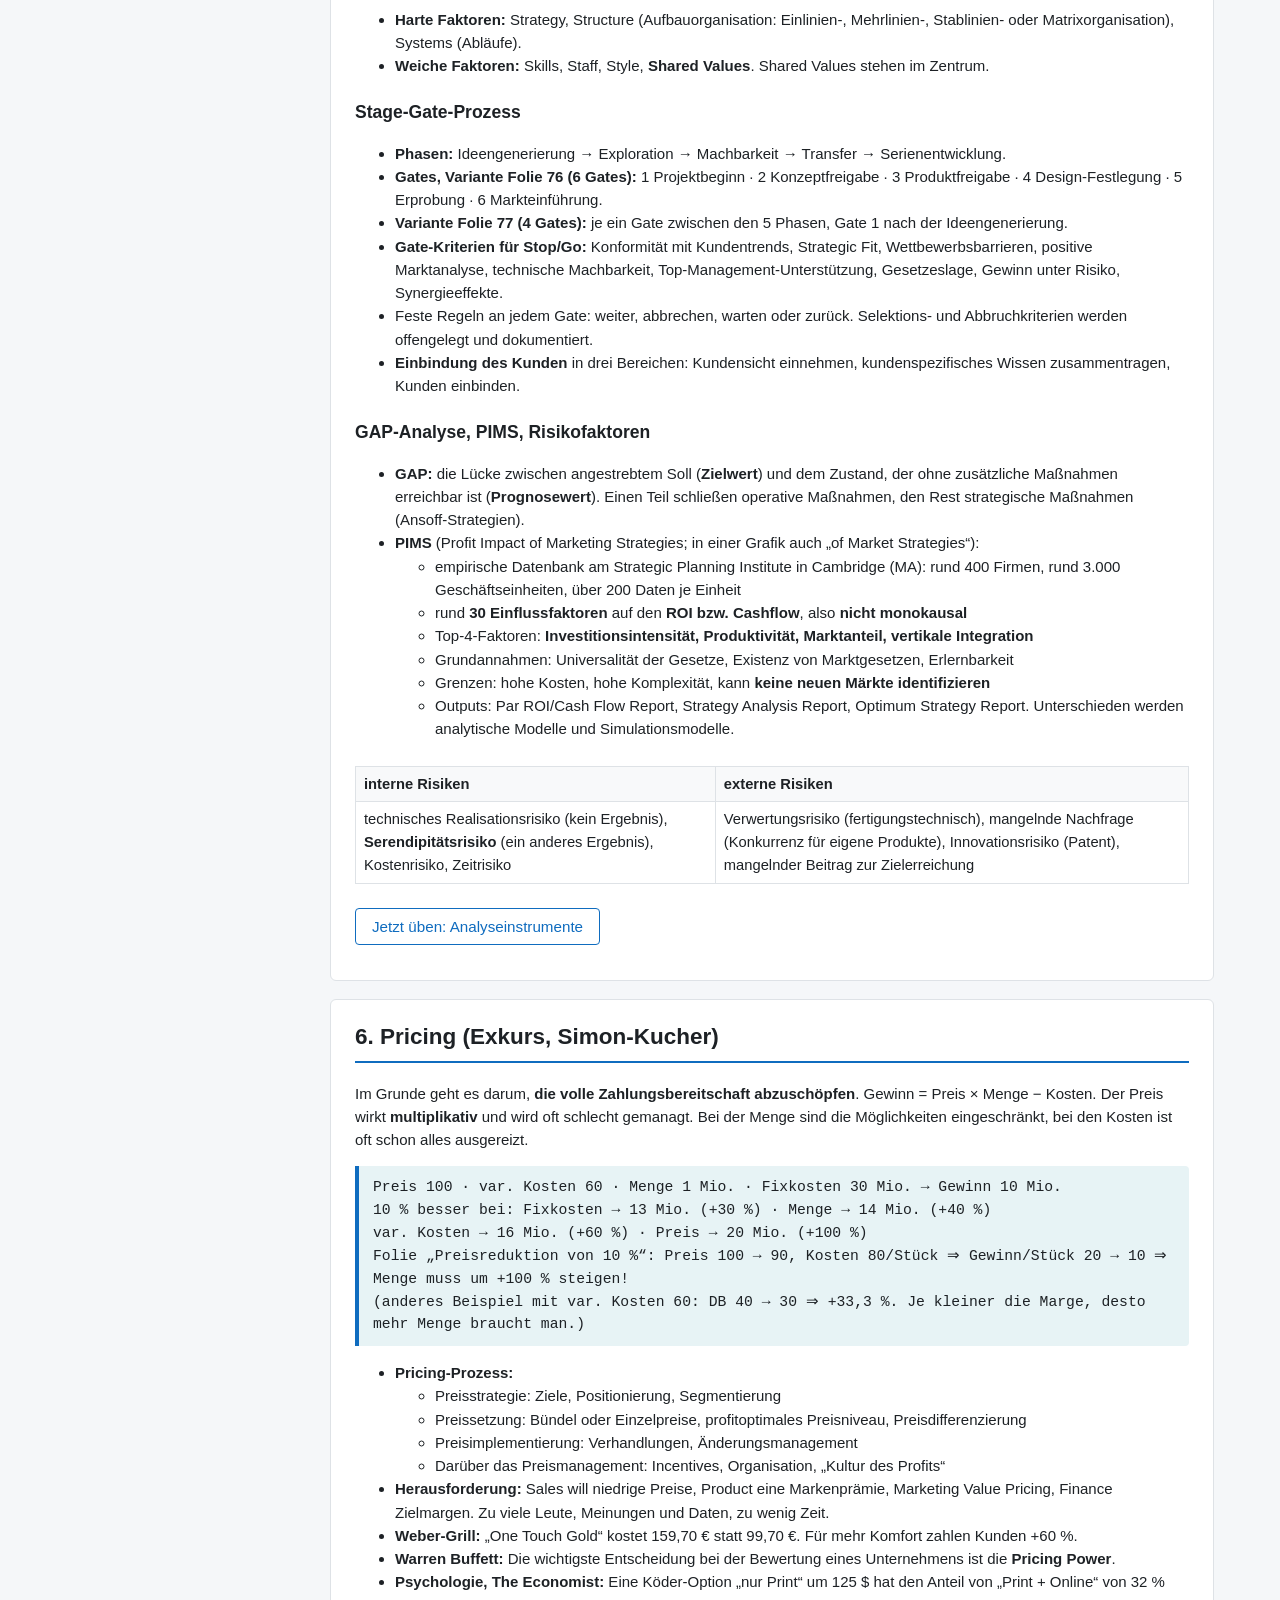
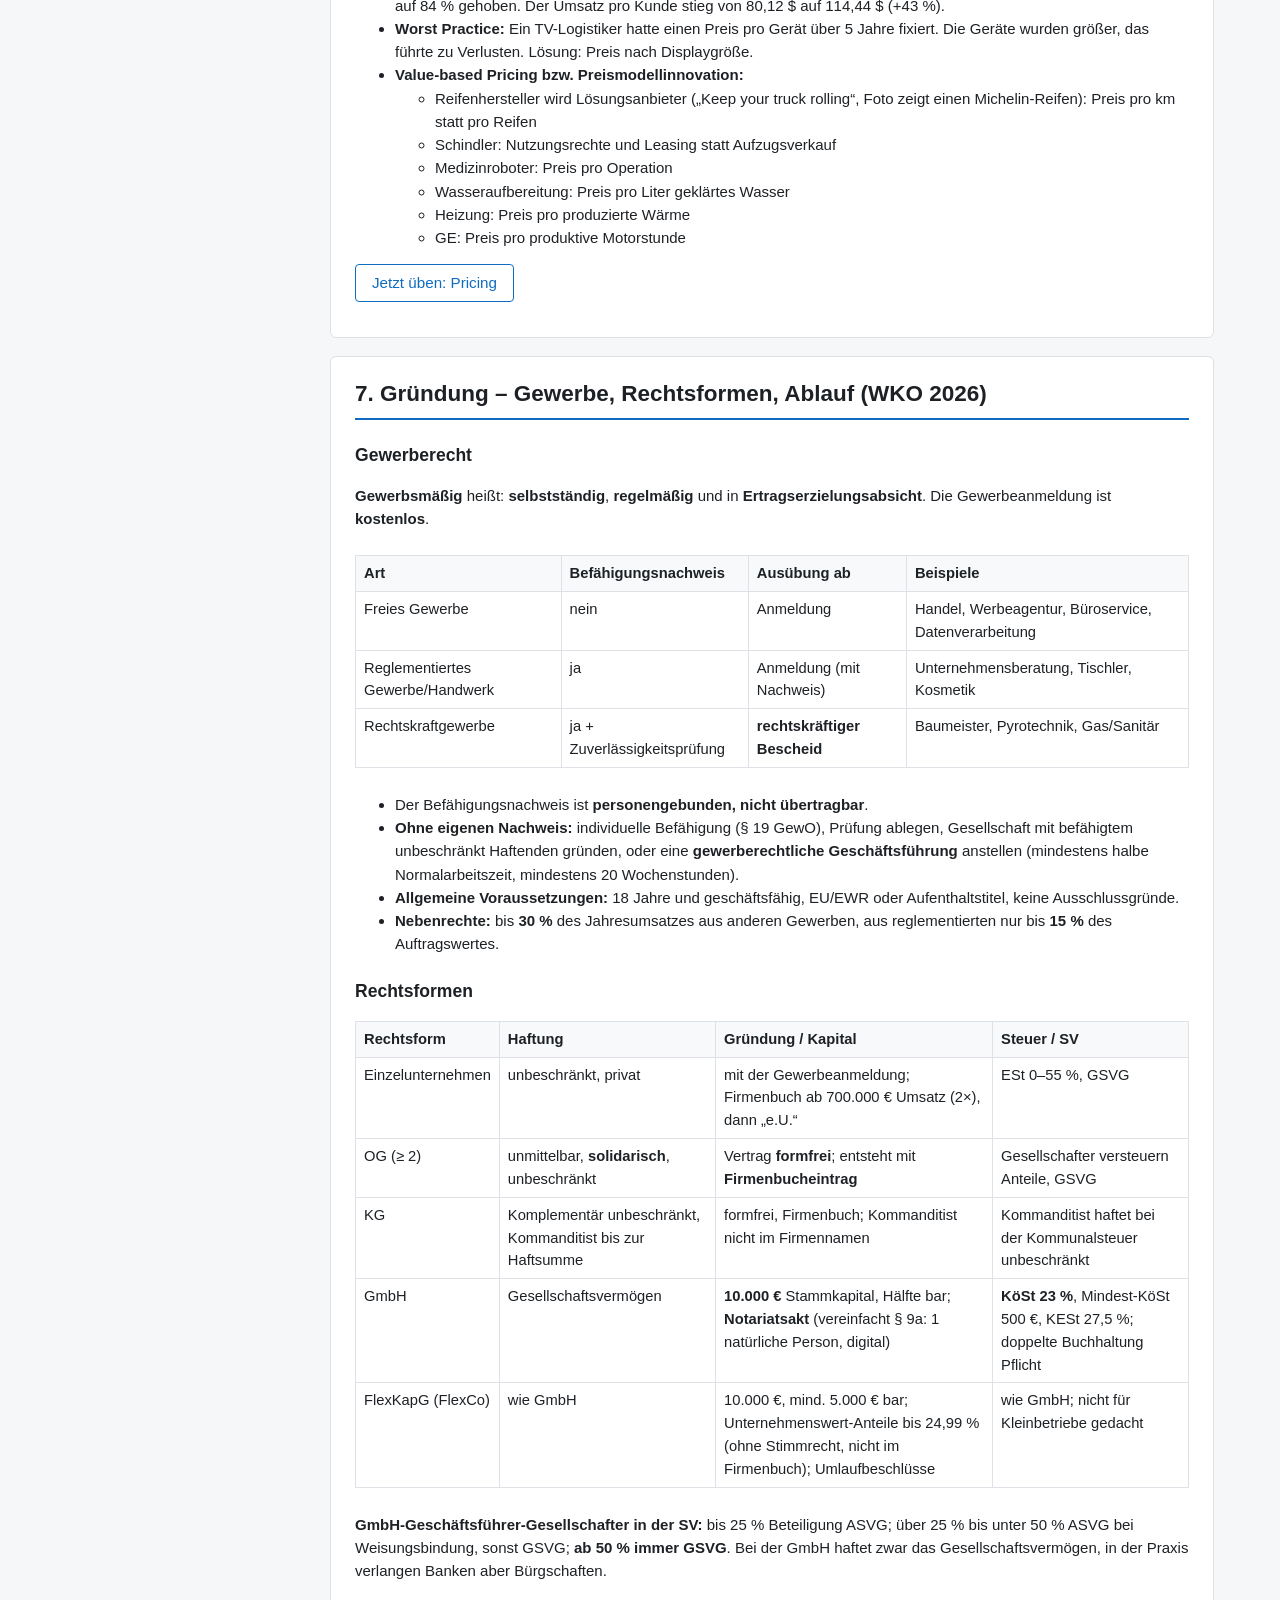
==== commit e506b678: "Lernseite: Erklärungen zu allen Fragen, Rechentraining mit Zufallszahlen, Karteikarten, Lernfortschr" ====
--- a/docs/index.html
+++ b/docs/index.html
@@ -14,6 +14,7 @@
       <nav class="topnav">
         <a href="index.html" class="active">Skript</a>
         <a href="quiz.html">Fragenkatalog</a>
+        <a href="karten.html">Karteikarten</a>
       </nav>
     </div>
   </header>
@@ -610,7 +611,7 @@
             <li><b>KöSt</b> 23 %, <b>KESt</b> 27,5 %.</li>
             <li><b>USt:</b> 20 % Normalsatz, 10 % und 13 % ermäßigt. UVA quartalsweise bei Umsatz unter 100.000 €, sonst monatlich.</li>
             <li><b>Kommunalsteuer</b> 3 % der Lohnsumme, <b>DB</b> 3,7 %.</li>
-            <li><b>Kleinunternehmerregelung der USt:</b> Umsatz unter <b>55.000 € brutto</b>, einmal bis zu <b>10 % Überschreitung</b> im Jahr erlaubt. Man verrechnet keine USt und hat keinen Vorsteuerabzug (<b>unechte</b> Befreiung). Ein Verzicht ist möglich.</li>
+            <li><b>Kleinunternehmerregelung der USt:</b> Umsatz unter <b>55.000 € brutto</b>, innerhalb eines Jahres darf die Grenze um höchstens <b>10 %</b> überschritten werden. Man verrechnet keine USt und hat keinen Vorsteuerabzug (<b>unechte</b> Befreiung). Ein Verzicht ist möglich.</li>
             <li><b>ESt-Erklärung:</b> bis 30. April auf Papier, bis 30. Juni elektronisch. Vorauszahlungen quartalsweise, Anpassung bis 30. September beantragbar.</li>
             <li><b>Rechnung:</b> die eigene UID auf jeder Rechnung über 400 €, die UID des Empfängers ab über 10.000 € (inkl. USt).</li>
             <li><b>Reverse Charge:</b> Die Steuerschuld geht auf den Empfänger über.</li>
@@ -656,6 +657,7 @@
 
   <footer class="site-footer">Lernhilfe auf Basis der LV-Unterlagen (Business Case nach Brugger, Strategisches Management, WKO-Gründungsleitfaden 2026). Ohne Gewähr.</footer>
   <script src="assets/questions.js"></script>
+  <script src="assets/explanations.js"></script>
   <script>document.getElementById("q-count").textContent = window.QUESTIONS.length;</script>
 </body>
 </html>
--- a/docs/assets/style.css
+++ b/docs/assets/style.css
@@ -314,3 +314,45 @@
 .pill { display: inline-block; padding: 1px 8px; border-radius: 999px; background: #e9ecef; font-size: 0.8rem; }
 
 footer.site-footer { text-align: center; color: var(--muted); font-size: 0.8rem; padding: 24px 16px 40px; }
+
+/* ---------- Handy: nichts breiter als der Bildschirm ---------- */
+.skript-layout > *, .quiz-layout > *, .grid-2 > *, .grid-3 > *, .que .content, .topnav { min-width: 0; }
+.skript table:not(.table-wrap table) { display: block; overflow-x: auto; }
+@media (max-width: 600px) {
+  .topbar-inner { gap: 12px; }
+  .brand span { display: none; }
+  .breadcrumb { overflow-wrap: anywhere; }
+  .page-header h1 { font-size: 1.45rem; }
+  .skript section { padding: 16px; }
+  .card { padding: 16px; }
+  .stat { font-size: 1.5rem; }
+  .match-table td { display: block; width: 100% !important; border-bottom: none; padding: 4px 0; }
+  .match-table tr { display: block; border-bottom: 1px solid #c9dade; padding: 6px 0; }
+  .match-table select { width: 100%; }
+  .formel { font-size: 0.82rem; }
+}
+
+/* ---------- Lernfortschritt ---------- */
+.progress-pill { display: inline-block; margin-left: 6px; padding: 1px 8px; border-radius: 999px; font-size: 0.8rem; background: #fcefdc; color: #7d5a29; }
+.progress-pill.done { background: var(--correct-bg); color: var(--correct); }
+.progress-pill.empty { display: none; }
+
+/* ---------- Karteikarten ---------- */
+.flash { max-width: 760px; margin: 0 auto; }
+.flash-meta { display: flex; justify-content: space-between; color: var(--muted); font-size: 0.9rem; margin-bottom: 8px; }
+.flash-card { background: #fff; border: 1px solid var(--border); border-radius: 10px; padding: 22px 24px; min-height: 260px; box-shadow: 0 2px 6px rgba(0,0,0,0.05); }
+.flash-card .front { font-size: 1.05rem; }
+.flash-card .front ol { padding-left: 22px; margin: 10px 0 0; }
+.flash-card .front ol li { margin: 3px 0; }
+.flash-card .back { margin-top: 18px; padding-top: 16px; border-top: 1px dashed var(--border); }
+.flash-card .back .answer { background: var(--correct-bg); border-radius: 6px; padding: 10px 14px; }
+.flash-card .back .answer ul { margin: 4px 0 0; padding-left: 20px; }
+.flash-card .back .explain { background: var(--outcome); color: var(--outcome-text); border-radius: 6px; padding: 10px 14px; margin-top: 10px; }
+.flash-actions { display: flex; gap: 10px; justify-content: center; margin-top: 16px; flex-wrap: wrap; }
+.btn-ok { background: var(--correct); border-color: var(--correct); }
+.btn-ok:hover { background: #2a6328; border-color: #2a6328; }
+.btn-bad { background: var(--wrong); border-color: var(--wrong); }
+.btn-bad:hover { background: #a82819; border-color: #a82819; }
+.kbd { display: inline-block; border: 1px solid #c4c8cc; border-bottom-width: 2px; border-radius: 4px; padding: 0 5px; font-size: 0.78rem; color: var(--muted); }
+.flash-bar { height: 6px; background: #e9ecef; border-radius: 3px; overflow: hidden; margin-bottom: 14px; }
+.flash-bar > div { height: 100%; background: var(--primary); width: 0; transition: width .2s; }
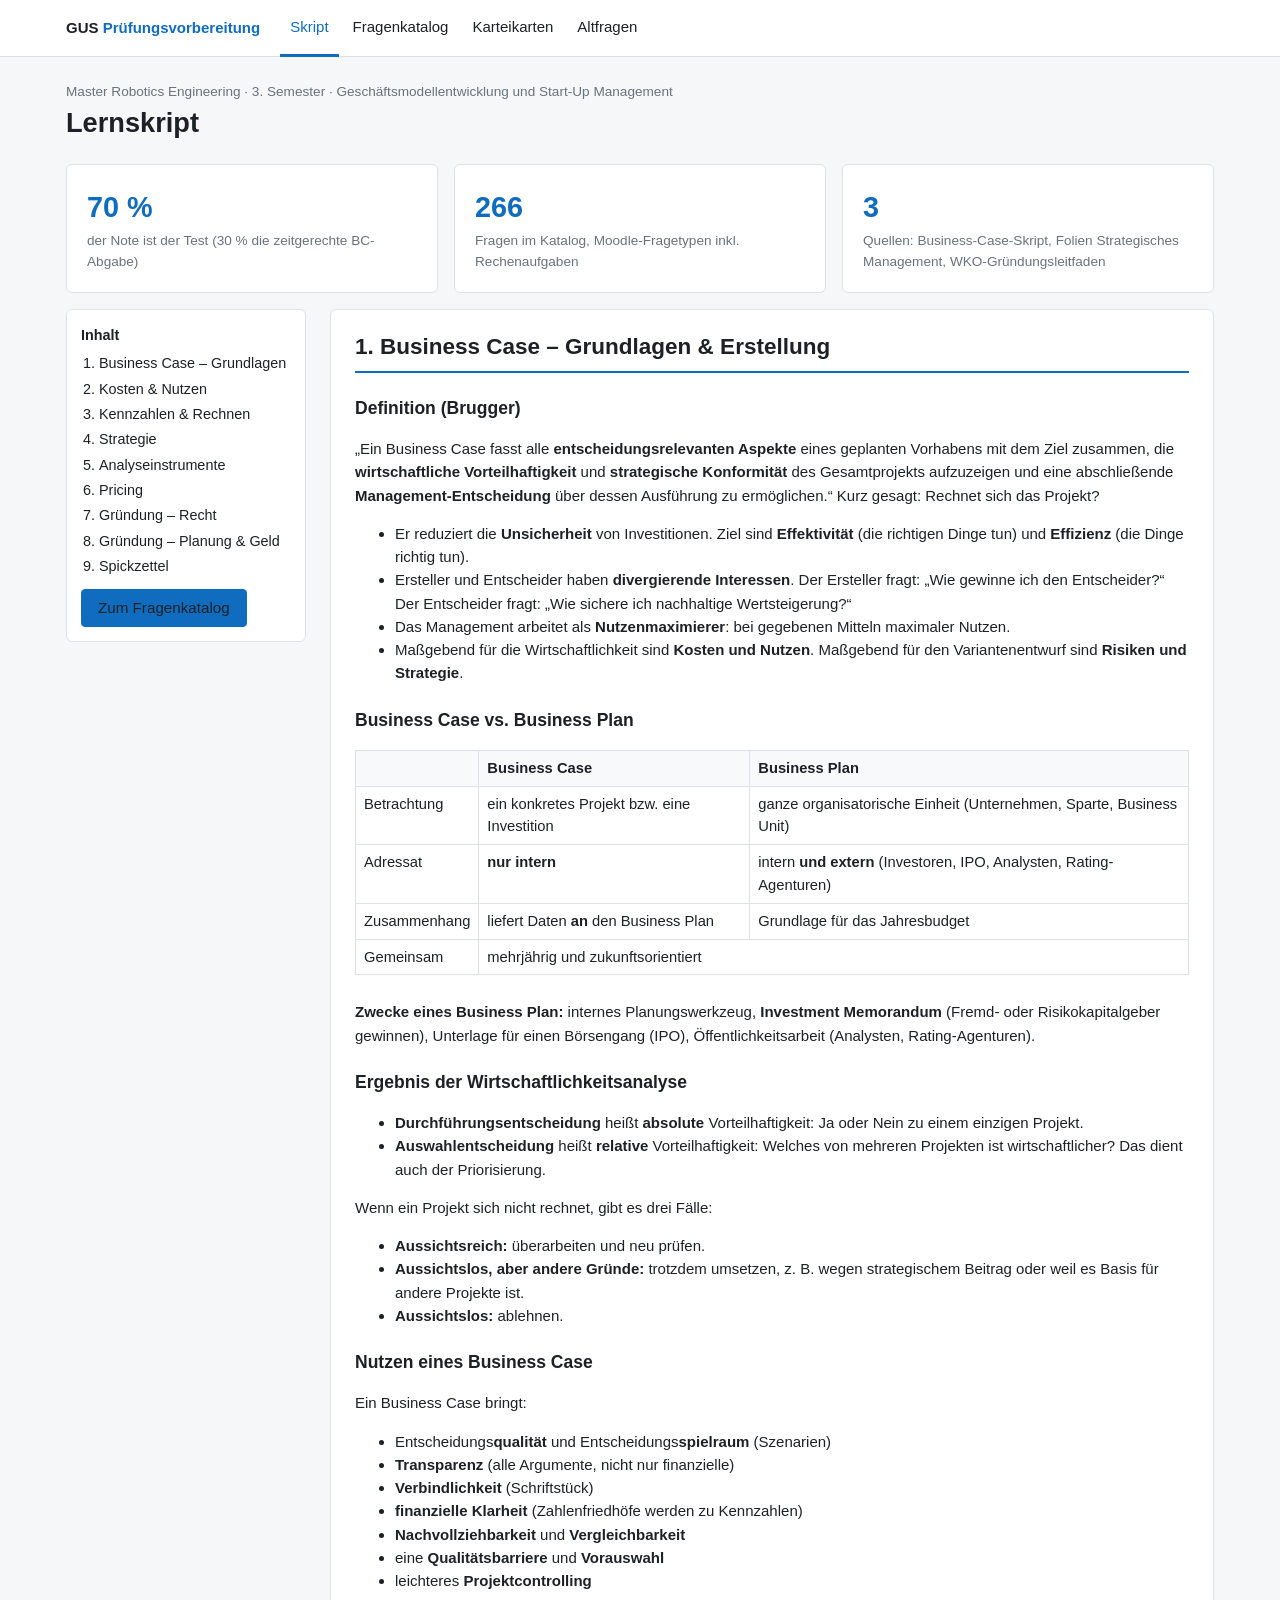
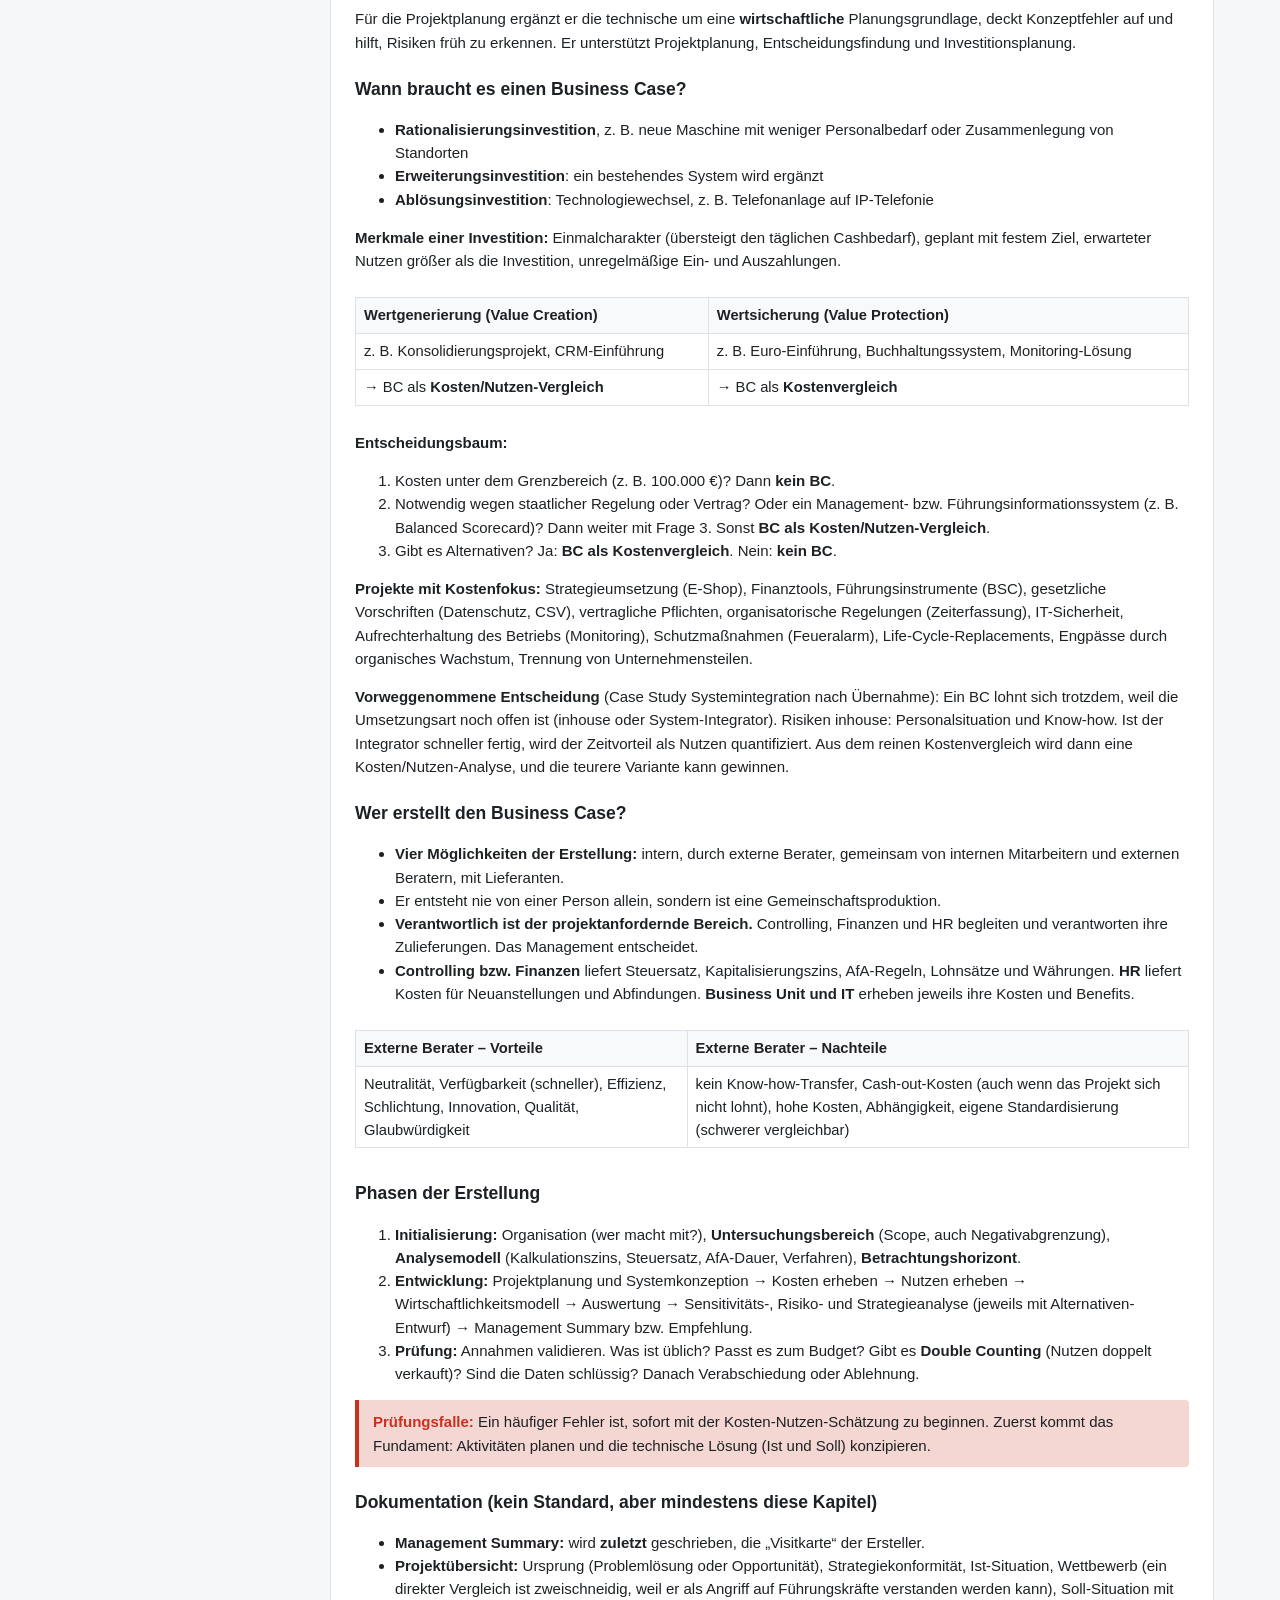
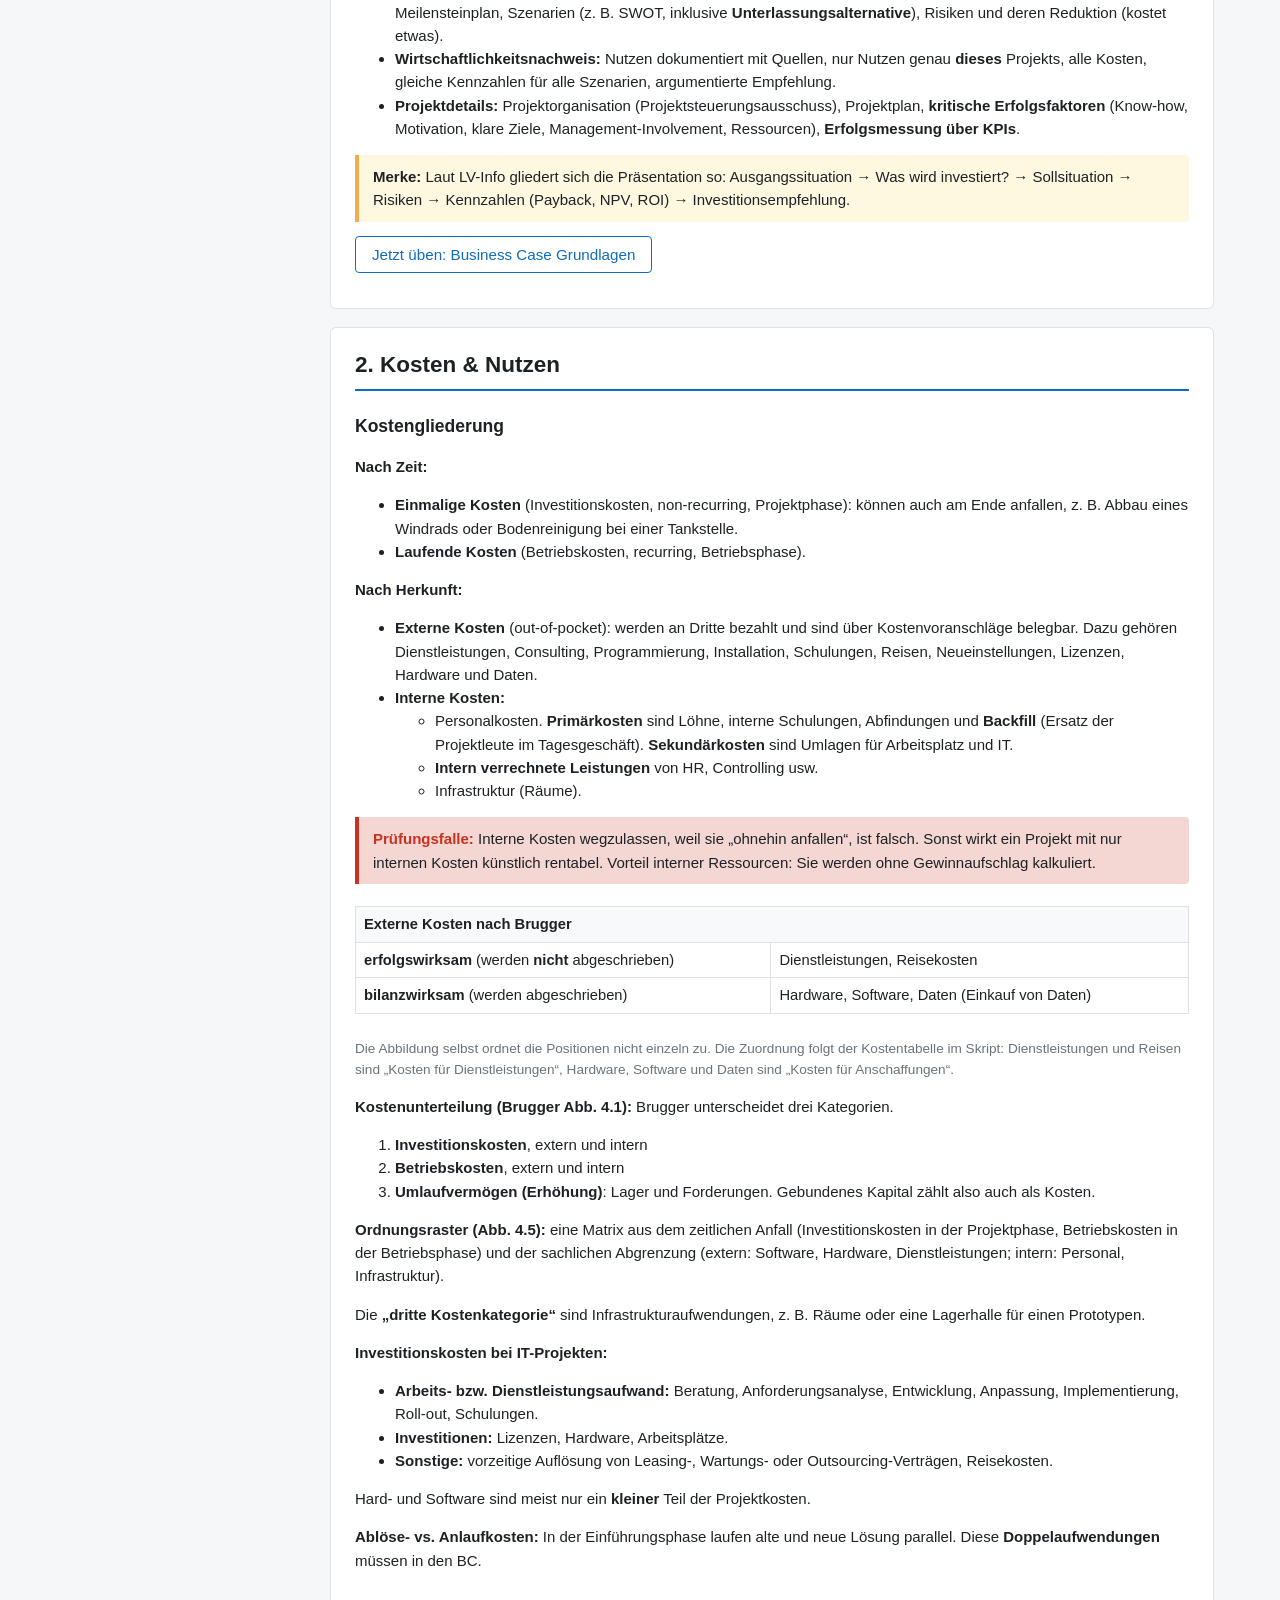
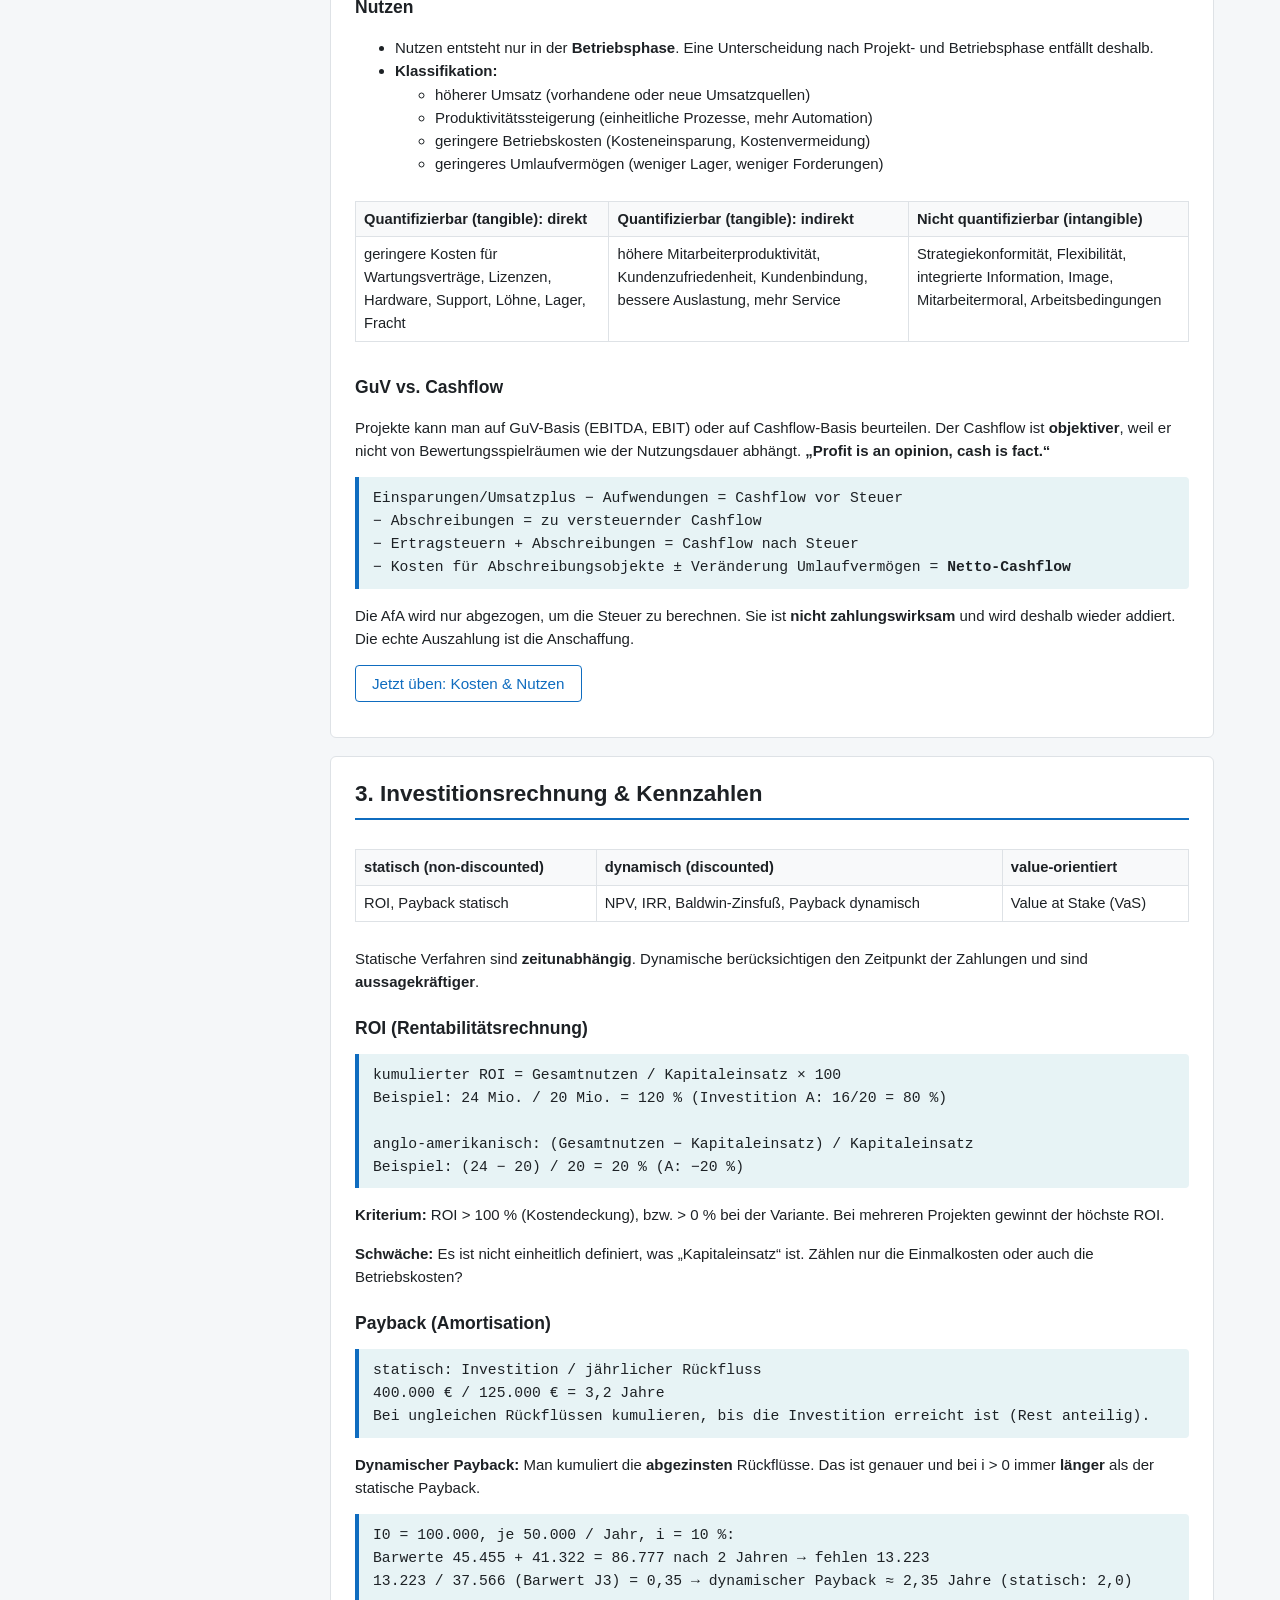
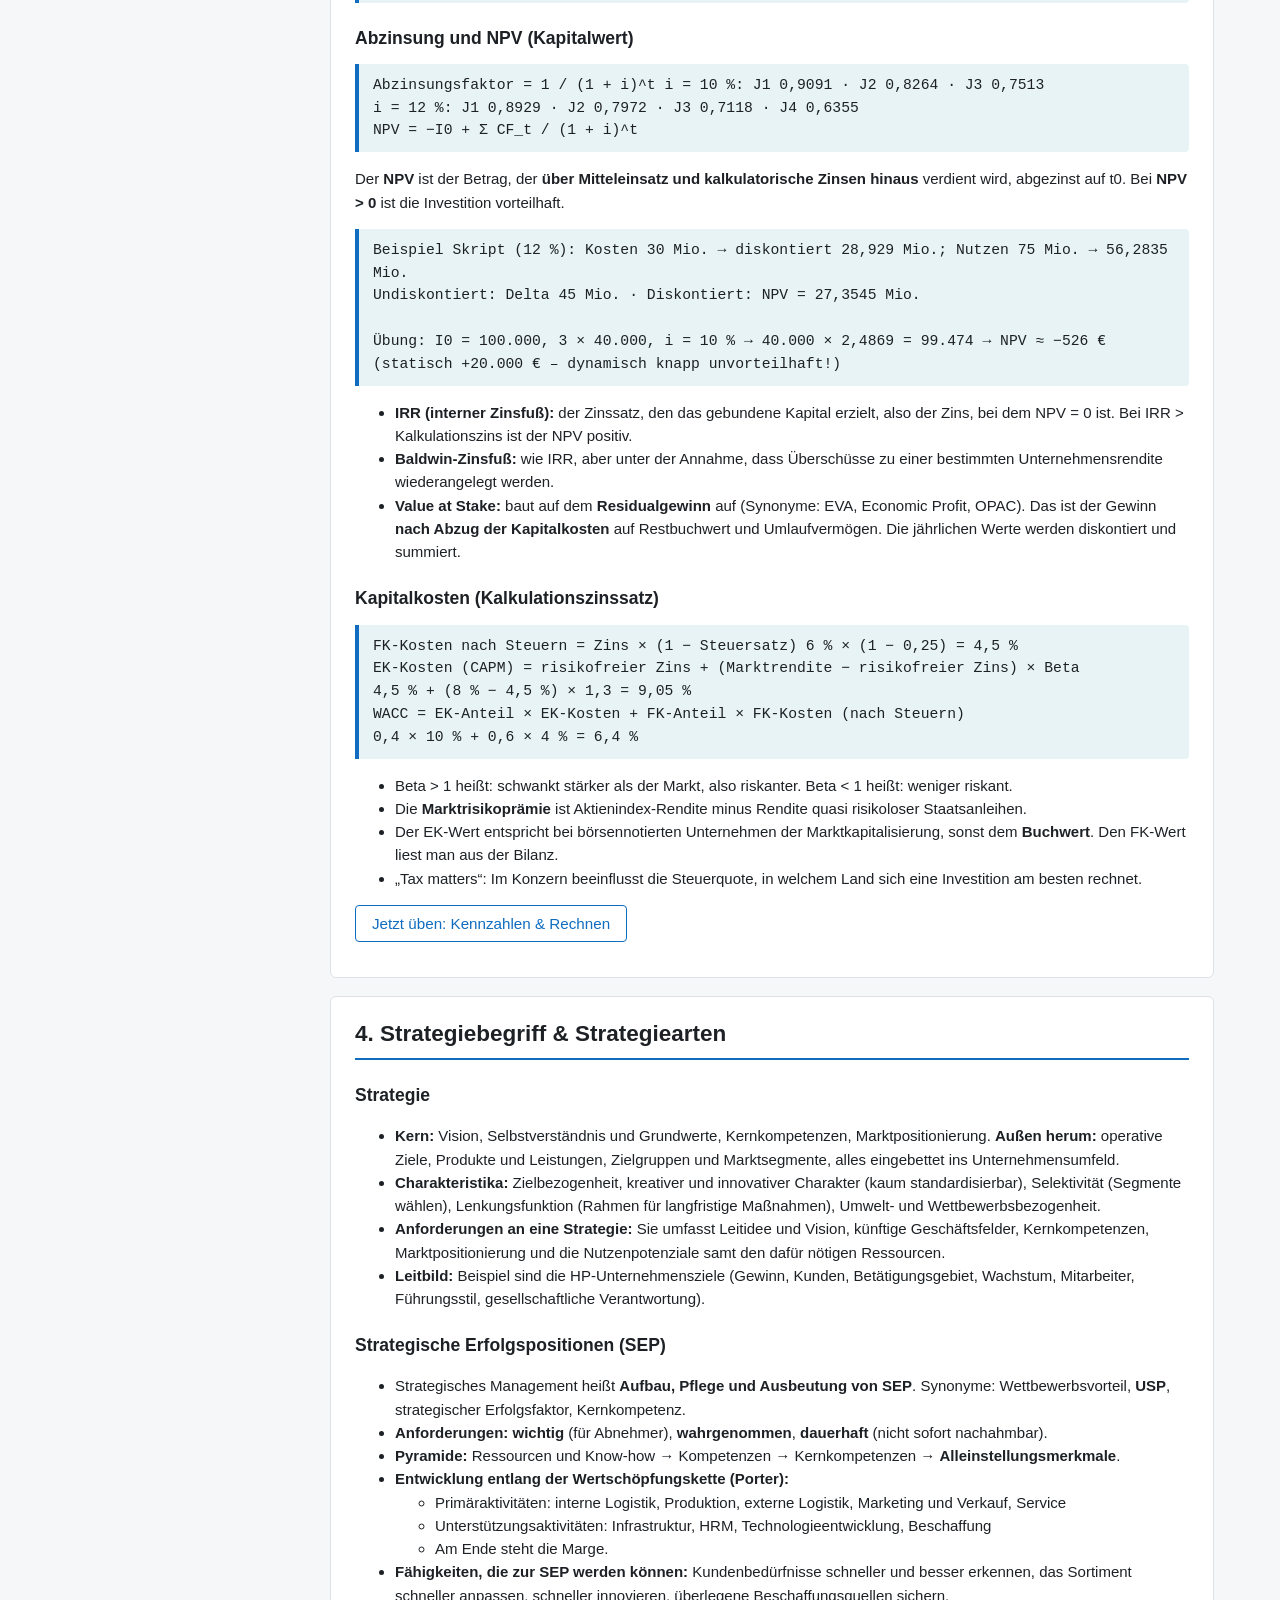
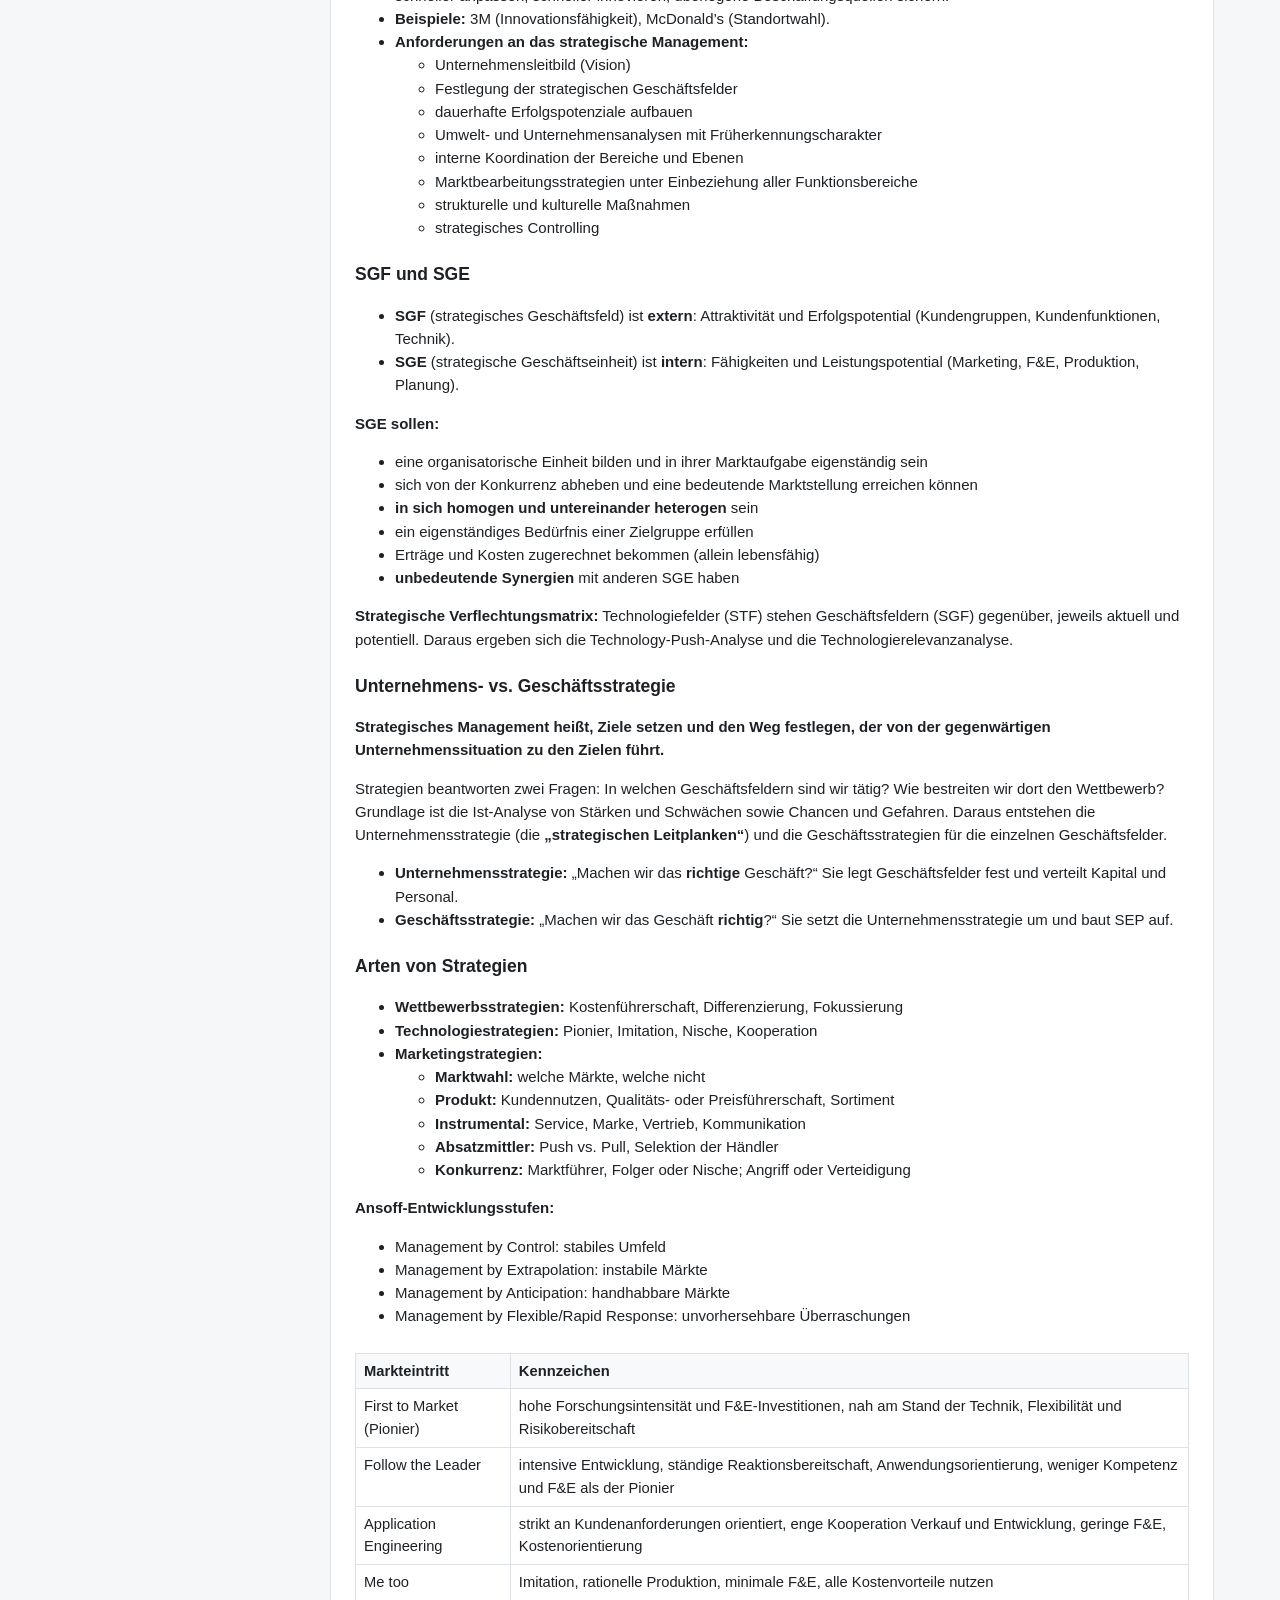
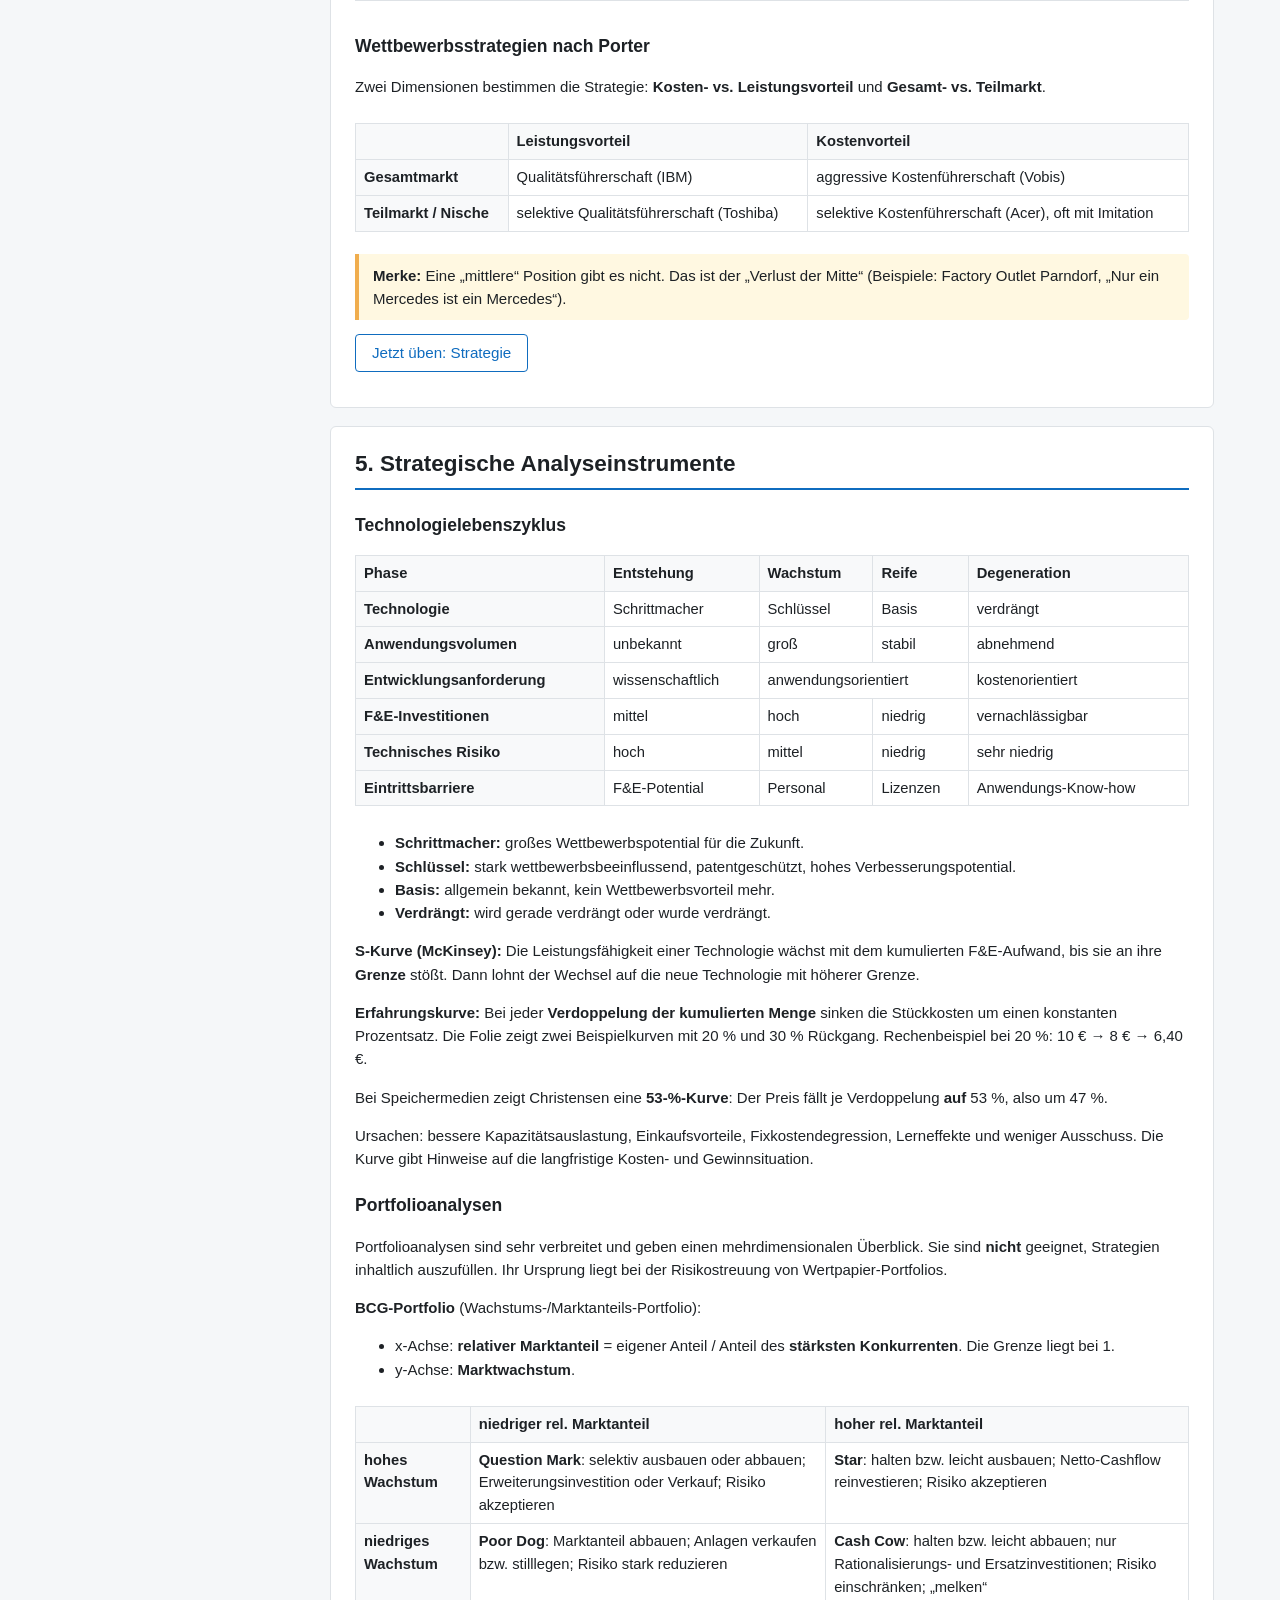
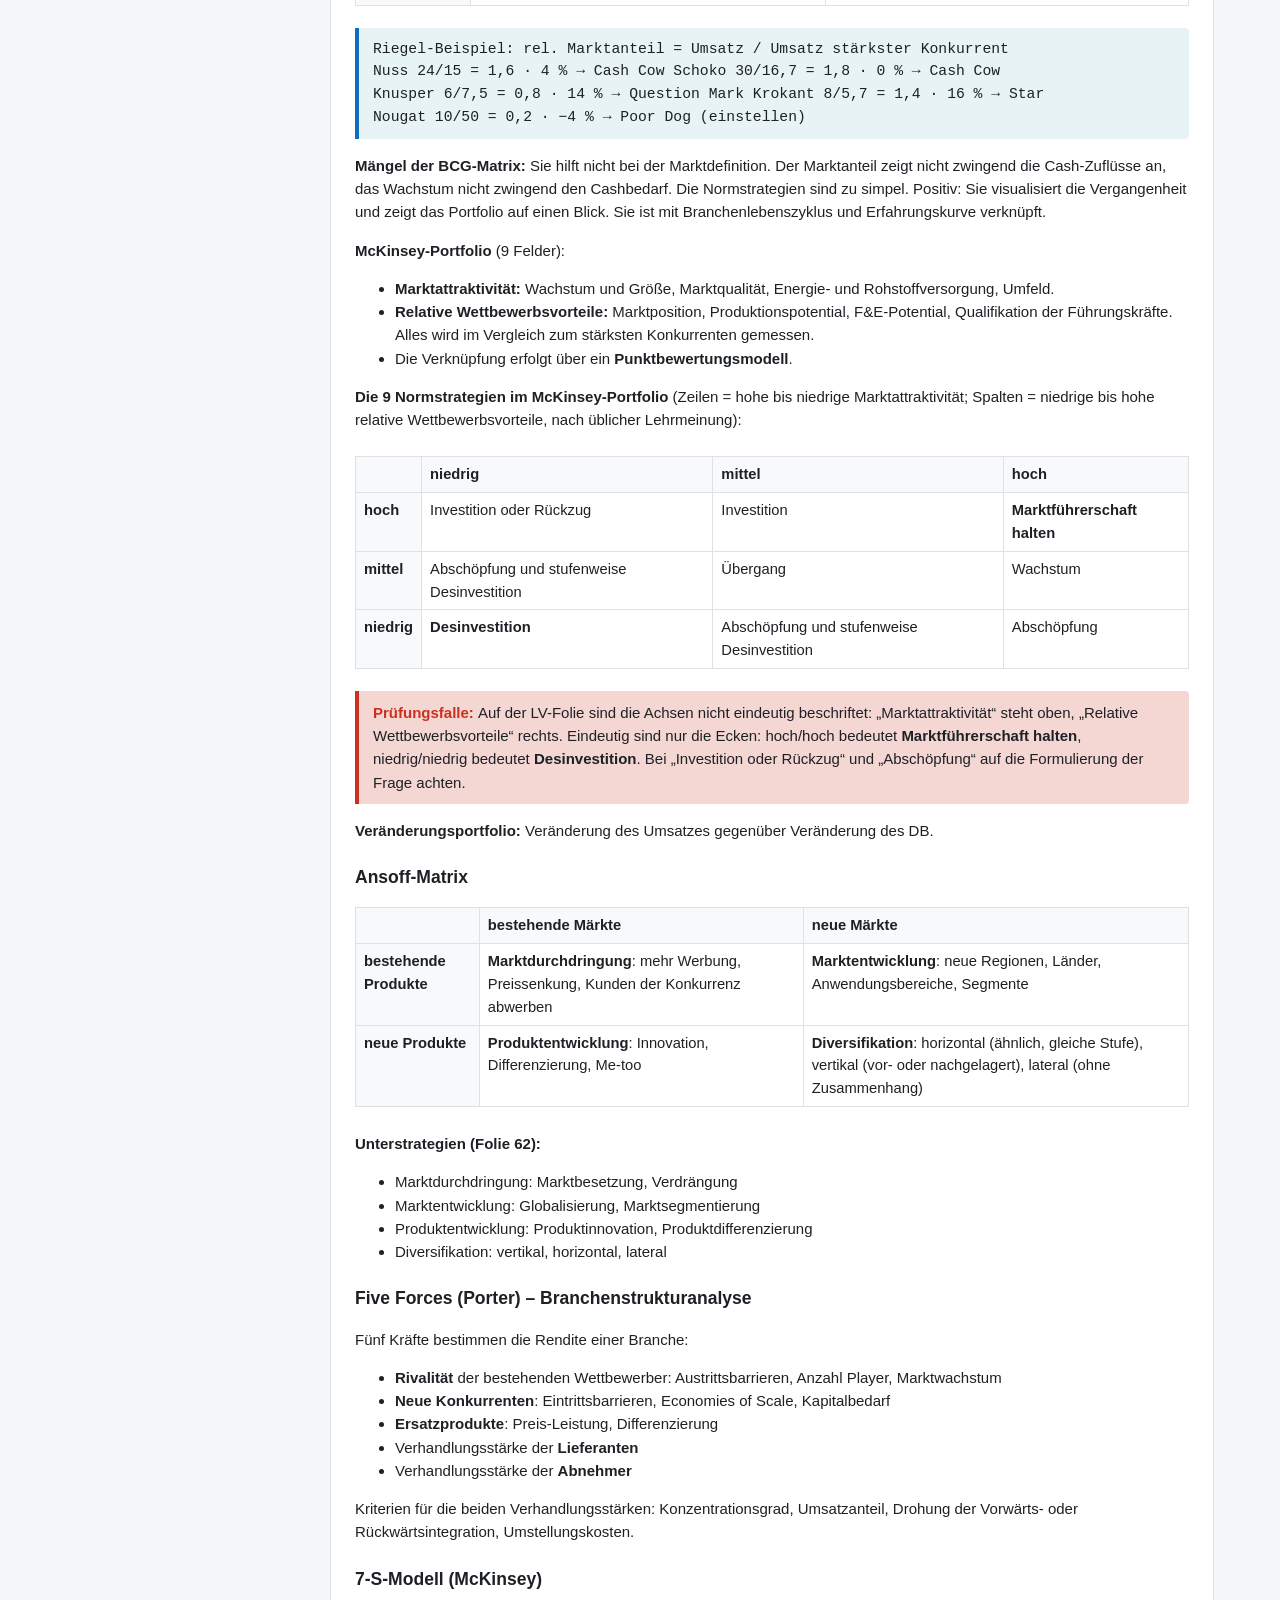
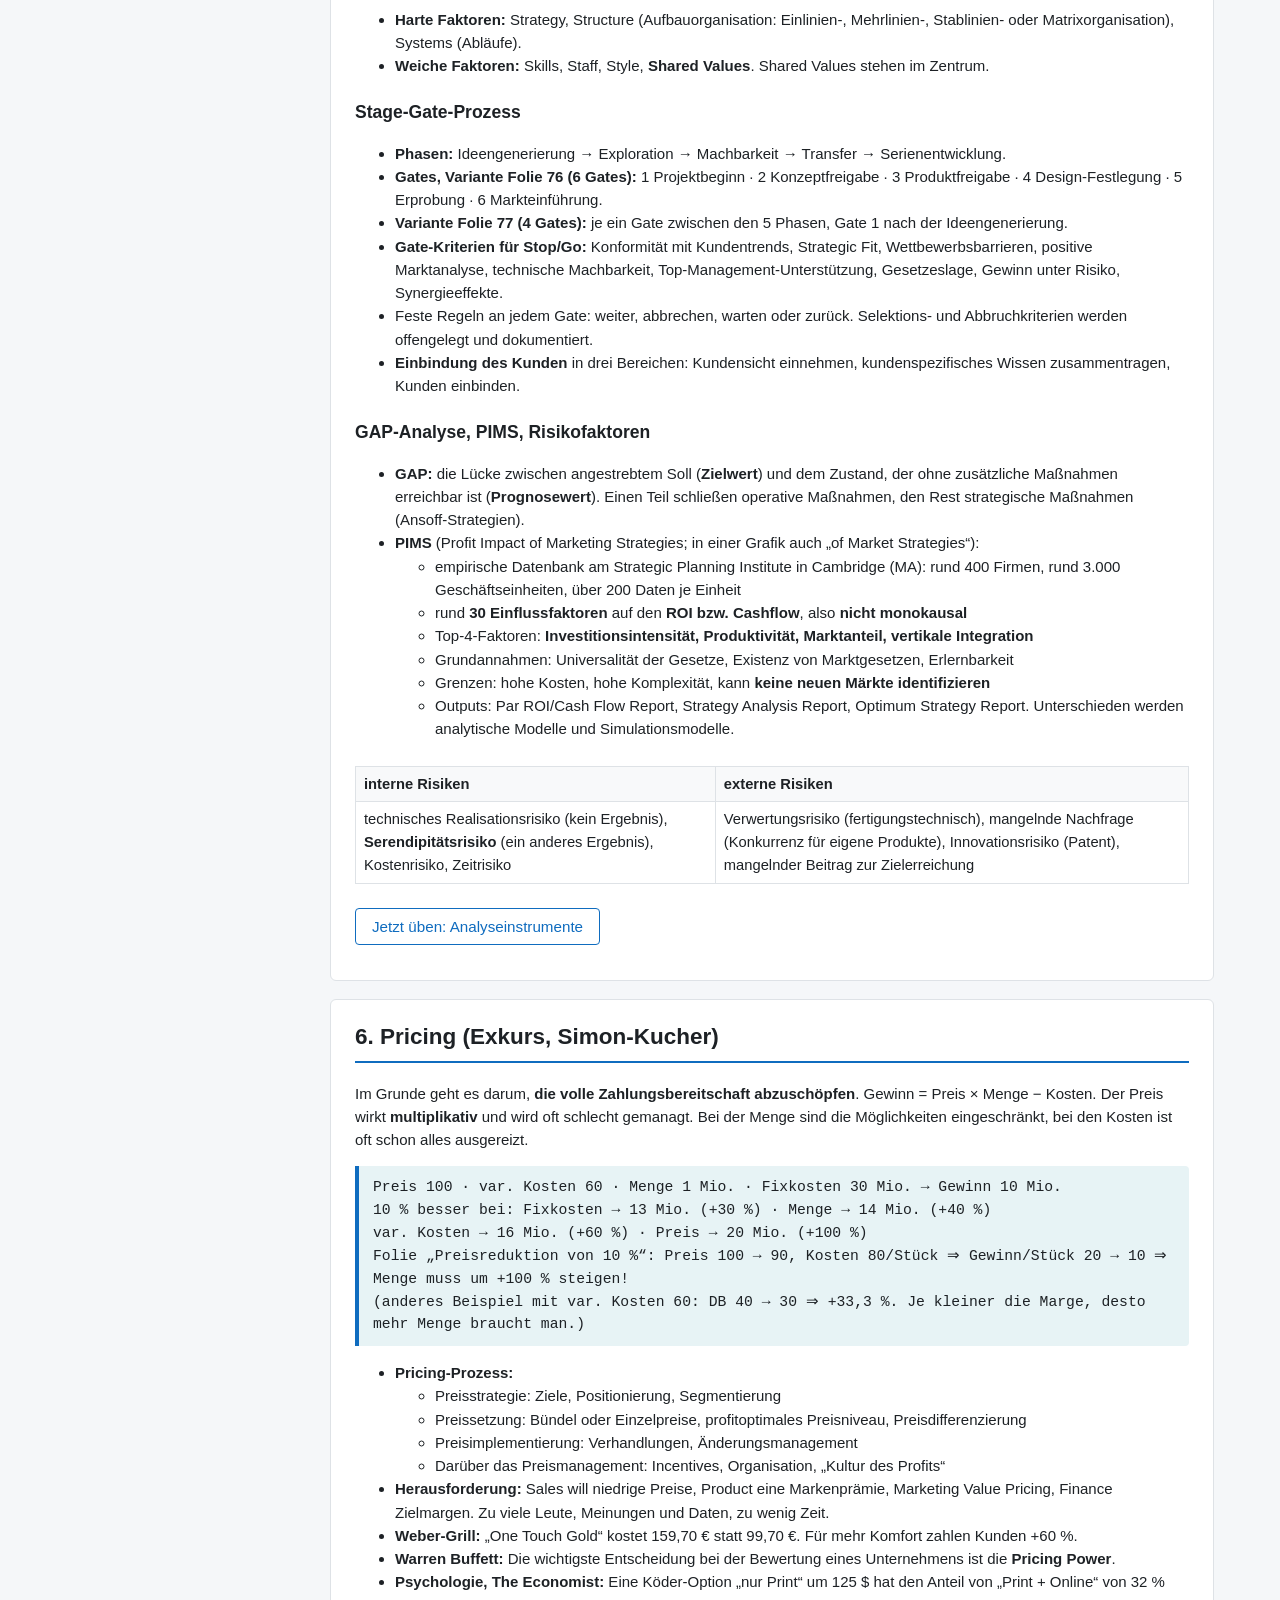
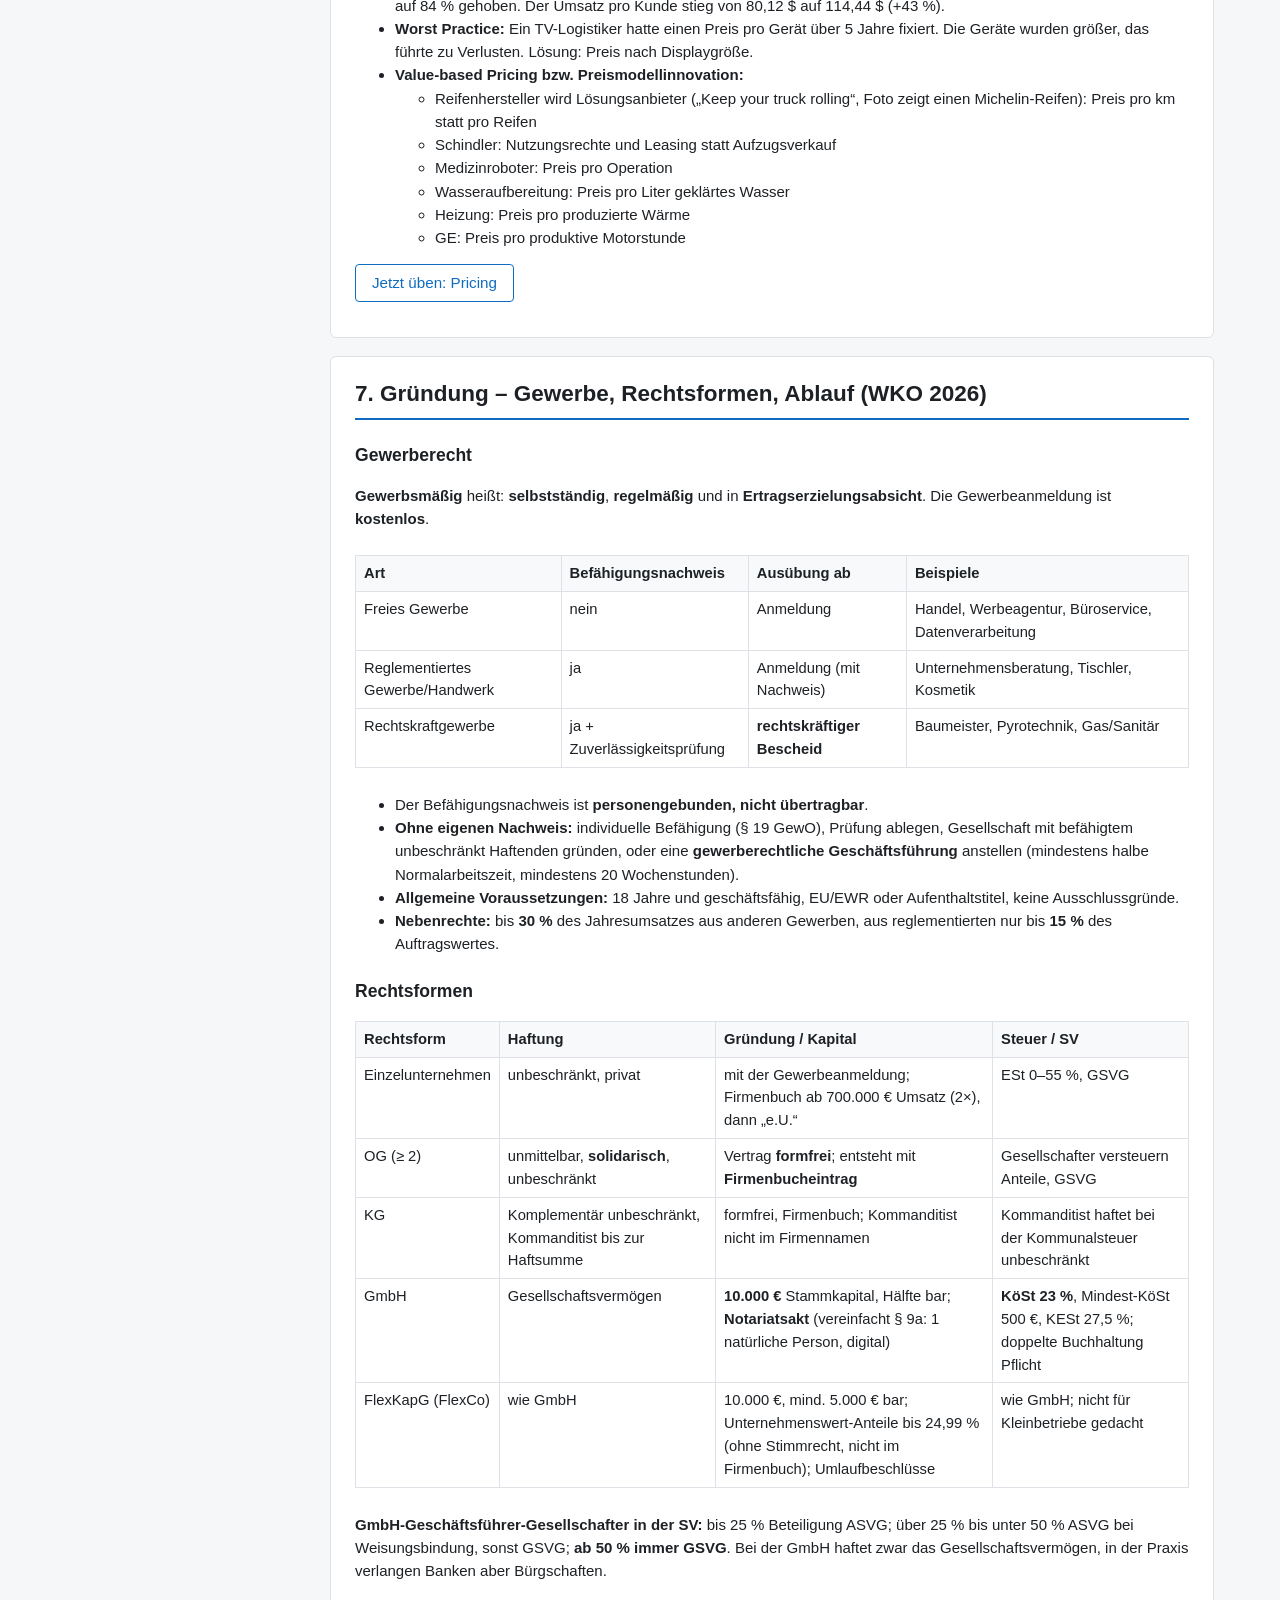
==== commit b39ce841: "Lernseite: Altfragen im Original-Prüfungsstil mit neuen Übungsfragen" ====
--- a/docs/index.html
+++ b/docs/index.html
@@ -15,6 +15,7 @@
         <a href="index.html" class="active">Skript</a>
         <a href="quiz.html">Fragenkatalog</a>
         <a href="karten.html">Karteikarten</a>
+        <a href="altfragen.html">Altfragen</a>
       </nav>
     </div>
   </header>
--- a/docs/assets/style.css
+++ b/docs/assets/style.css
@@ -321,6 +321,9 @@
 @media (max-width: 600px) {
   .topbar-inner { gap: 12px; }
   .brand span { display: none; }
+  .topnav { gap: 0; }
+  .topnav a { padding: 16px 4px; font-size: 0.82rem; }
+  .topbar-inner { padding: 0 10px; gap: 8px; }
   .breadcrumb { overflow-wrap: anywhere; }
   .page-header h1 { font-size: 1.45rem; }
   .skript section { padding: 16px; }
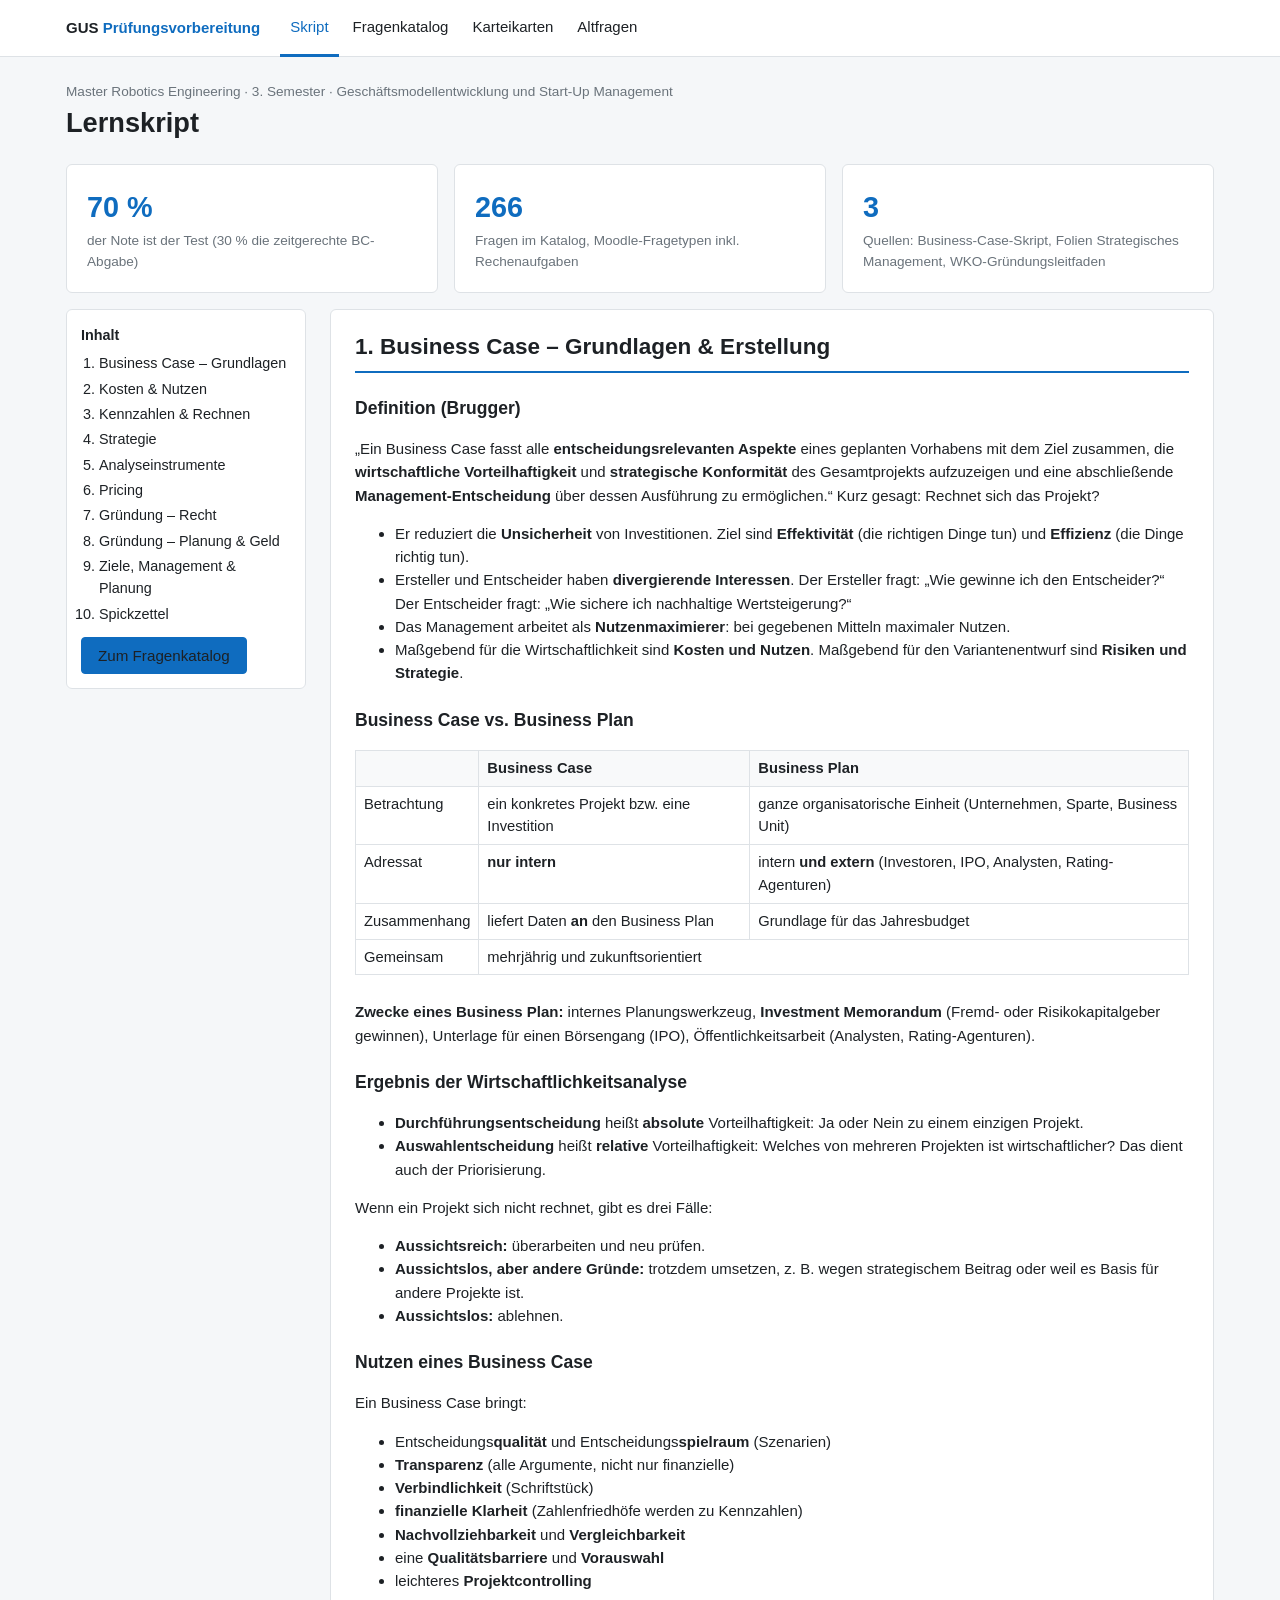
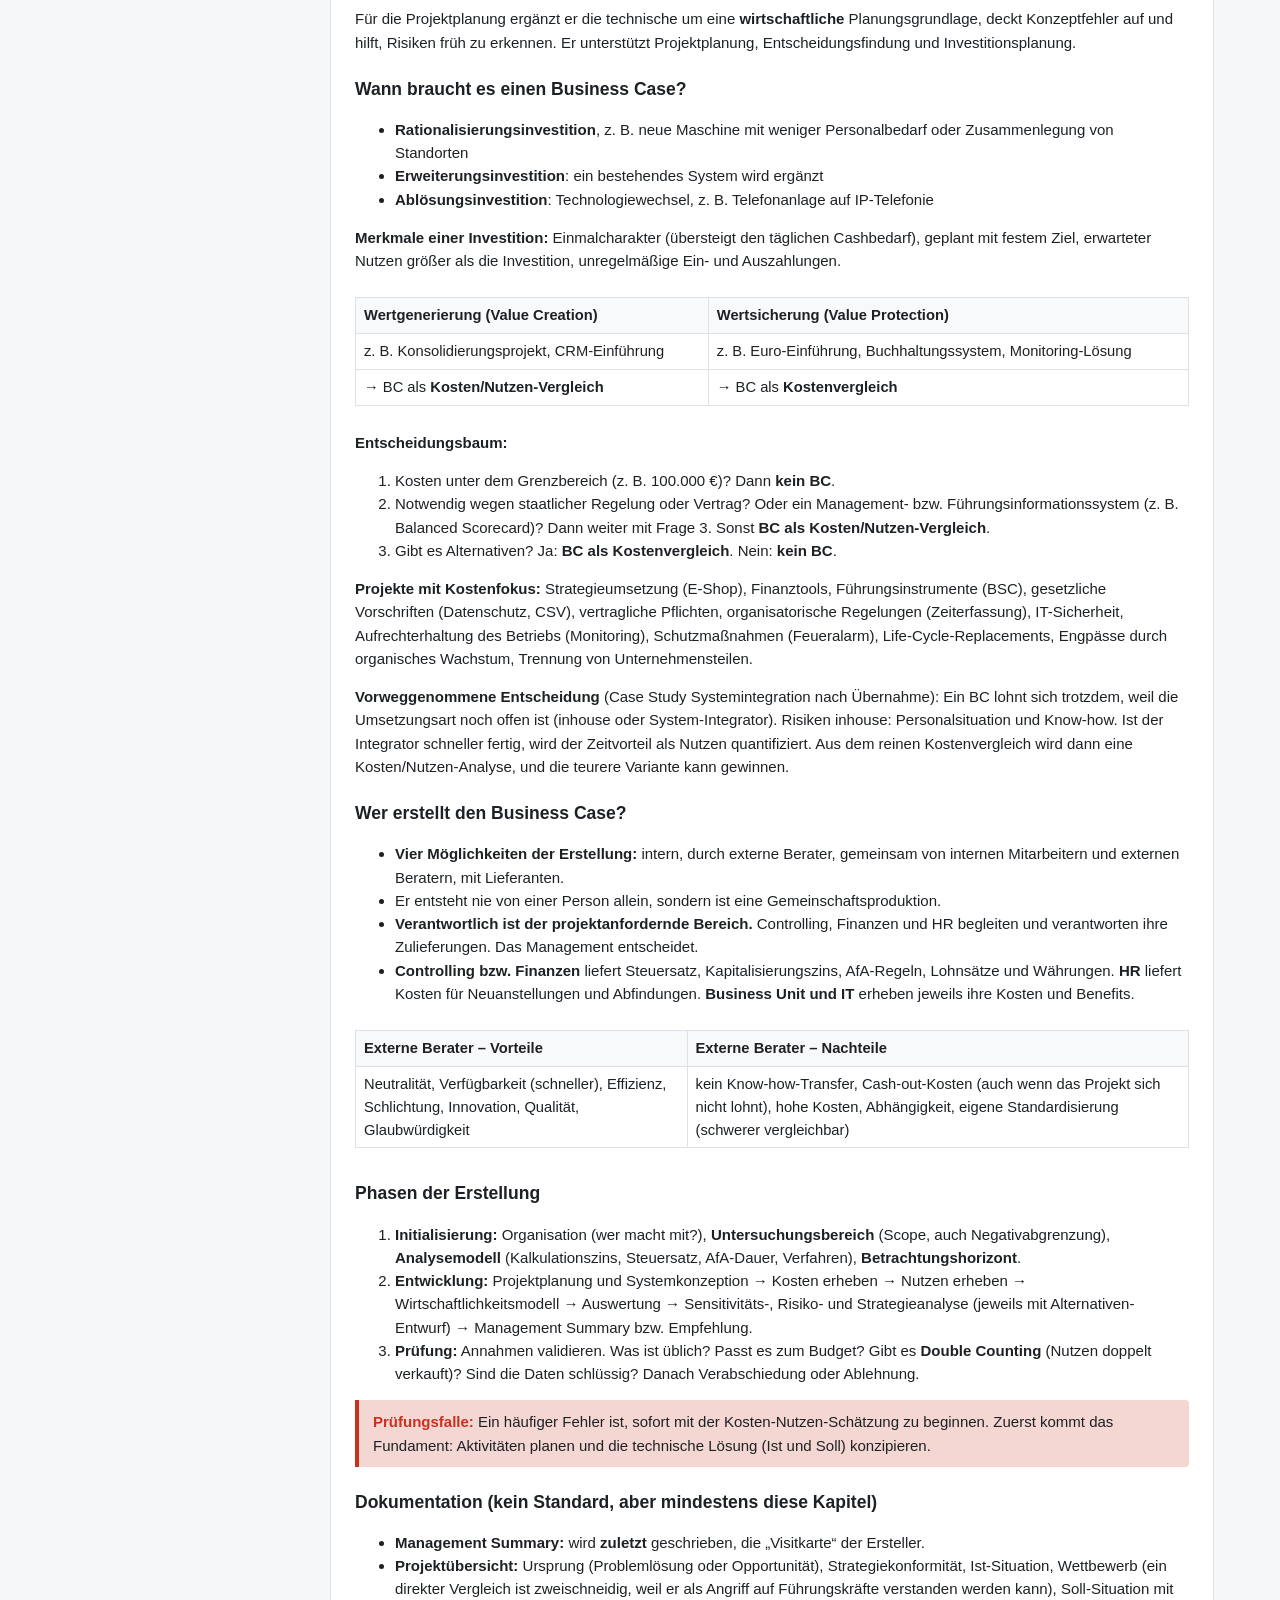
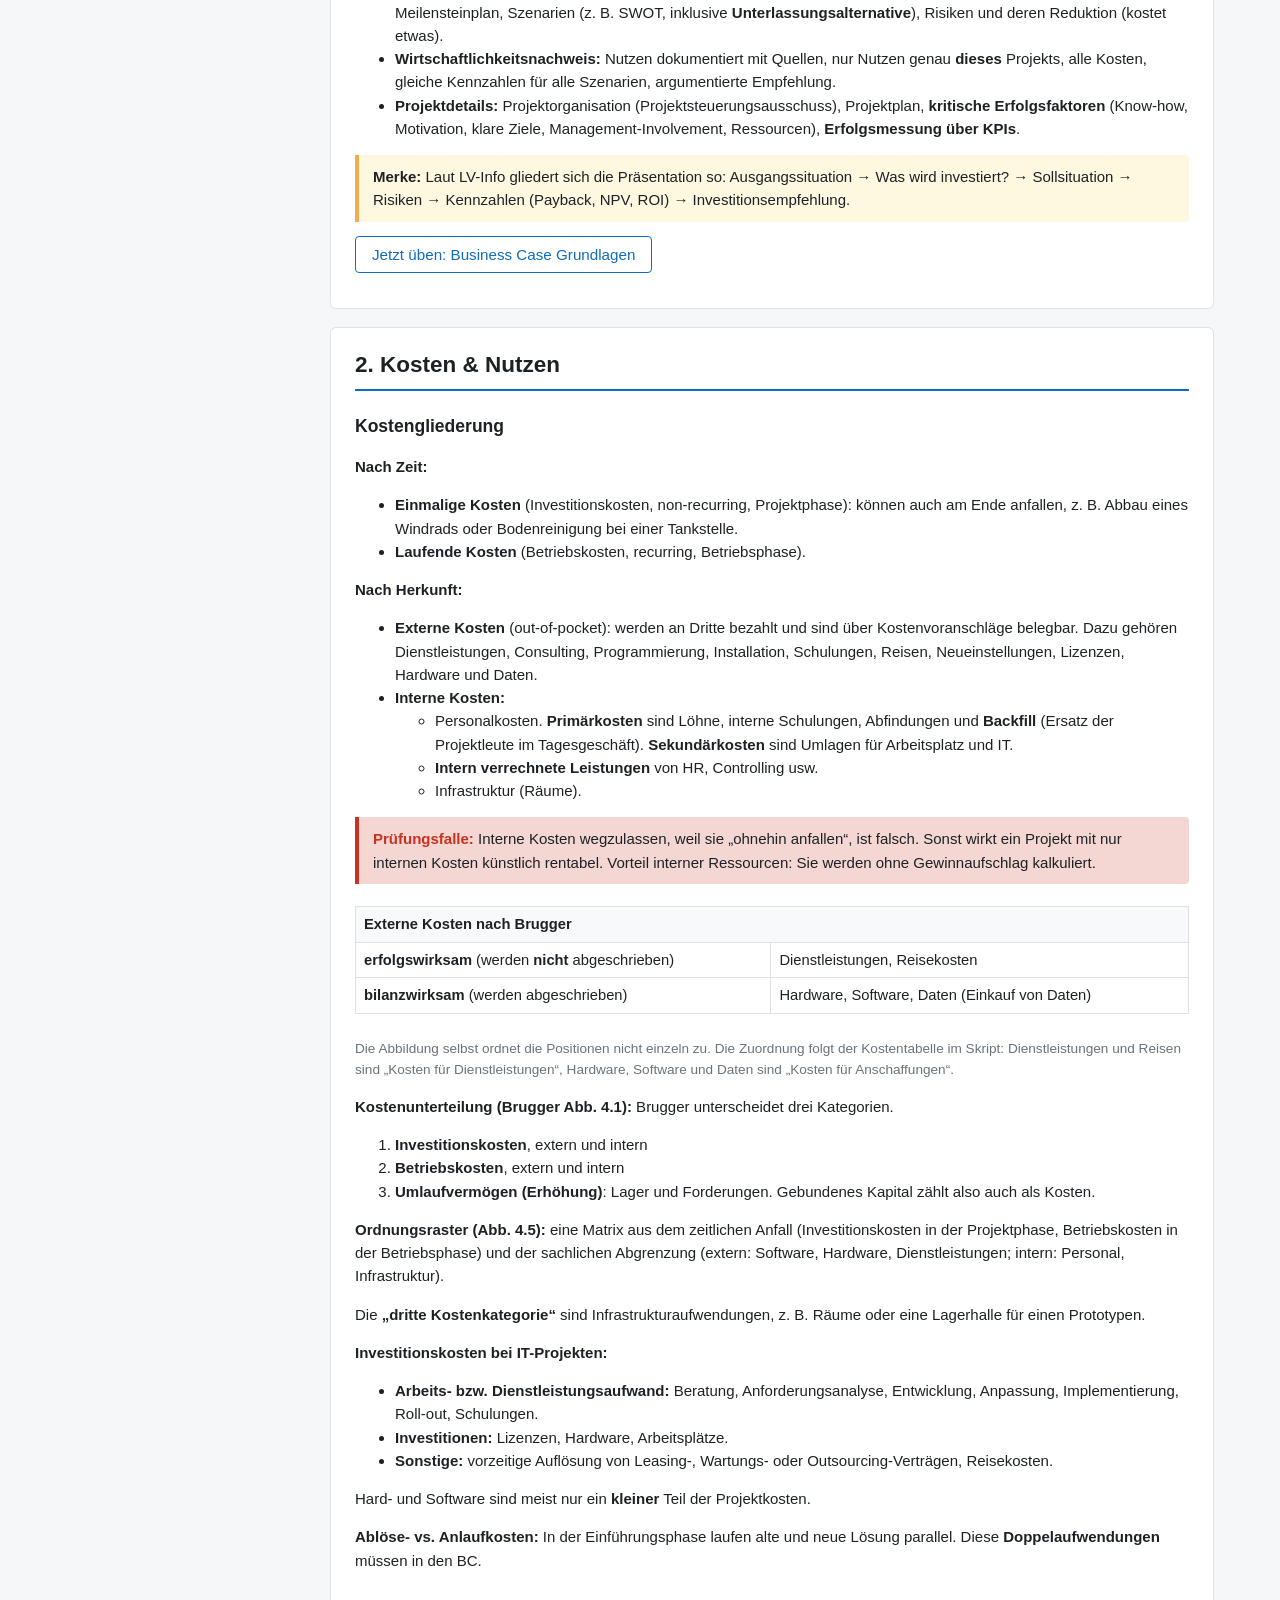
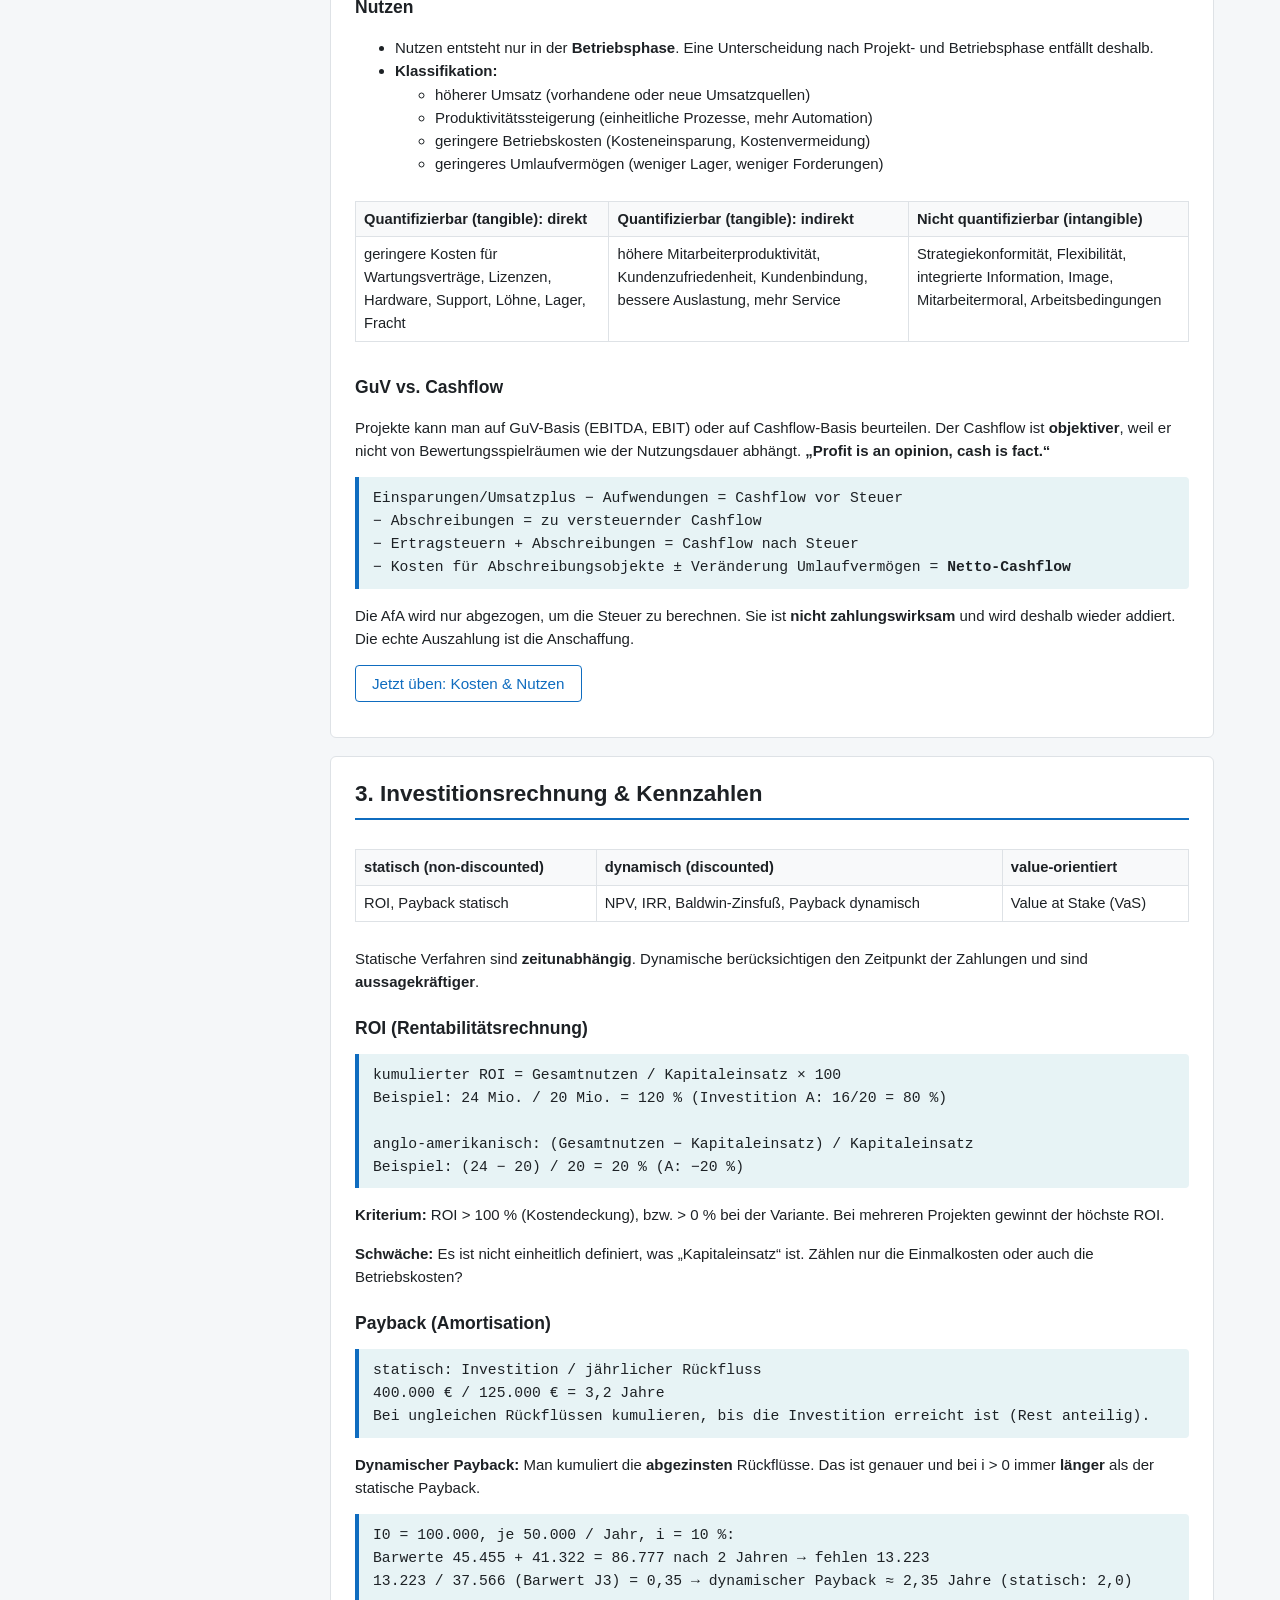
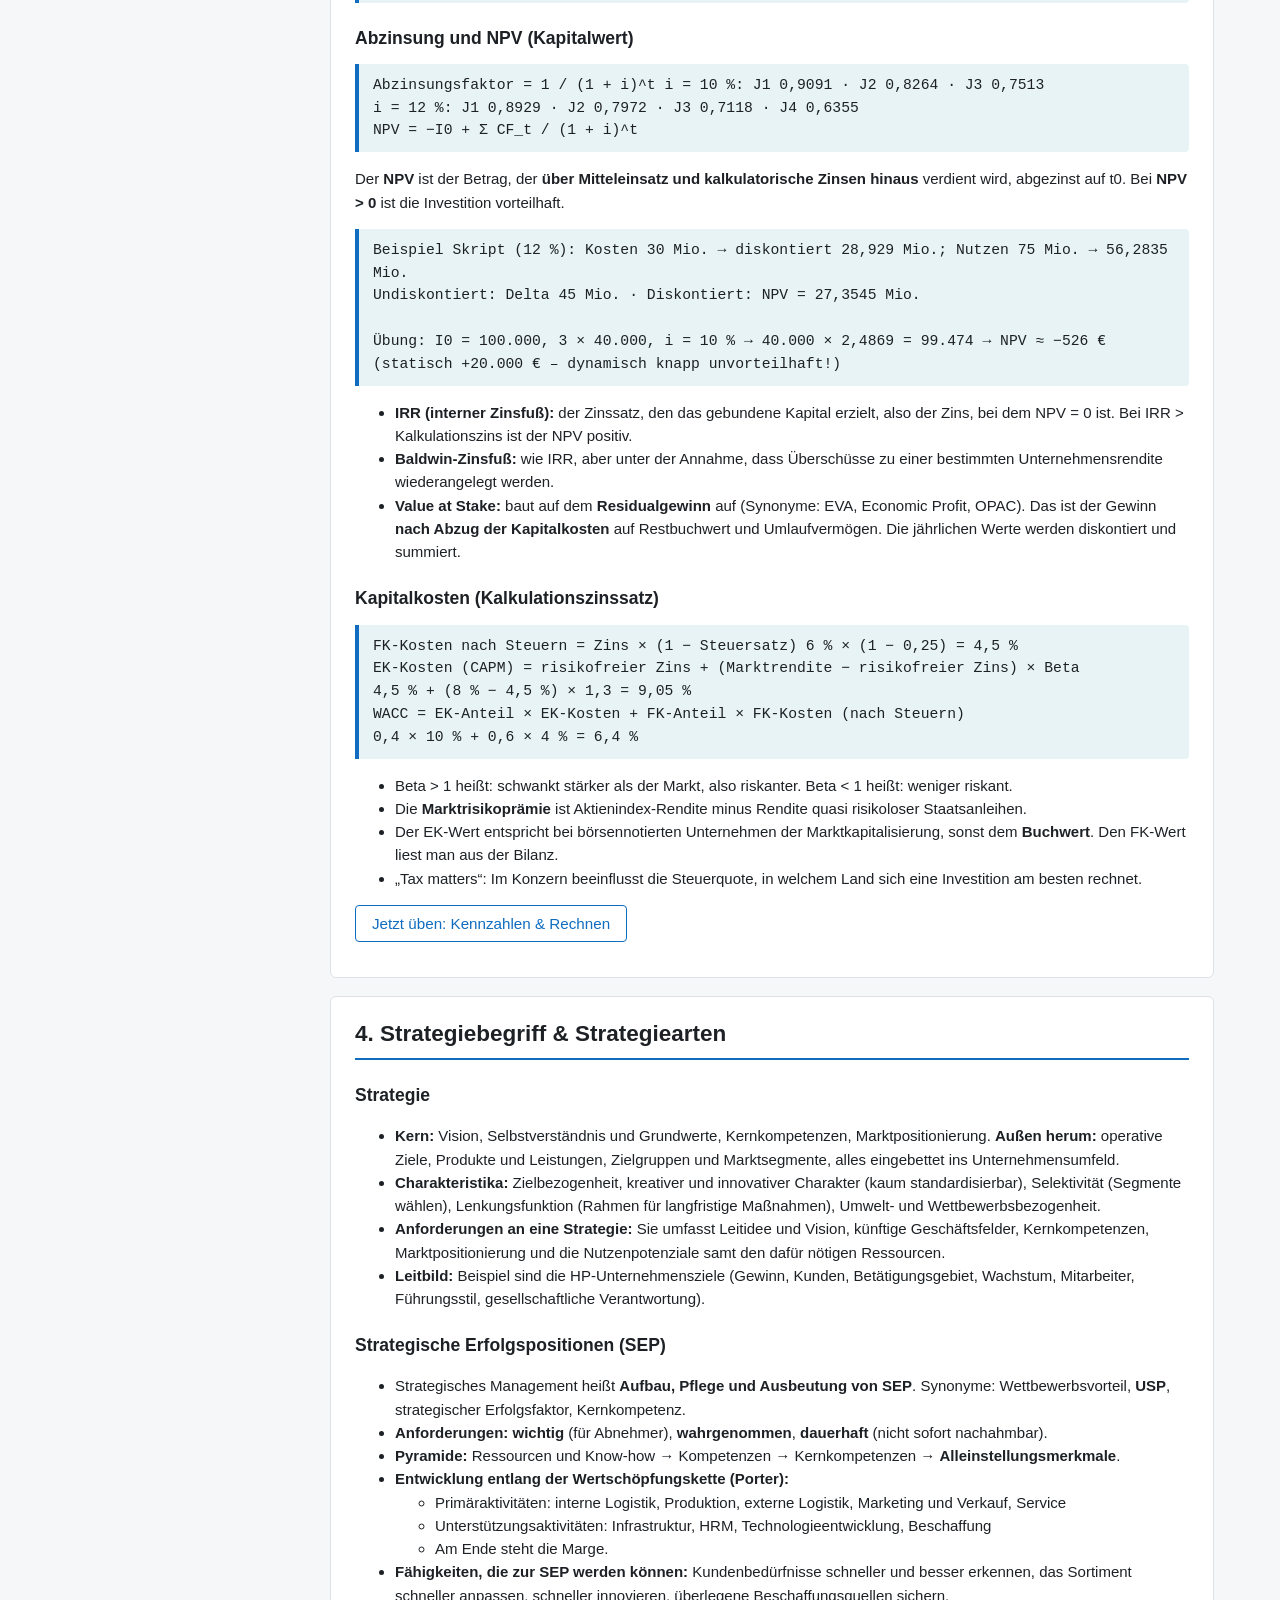
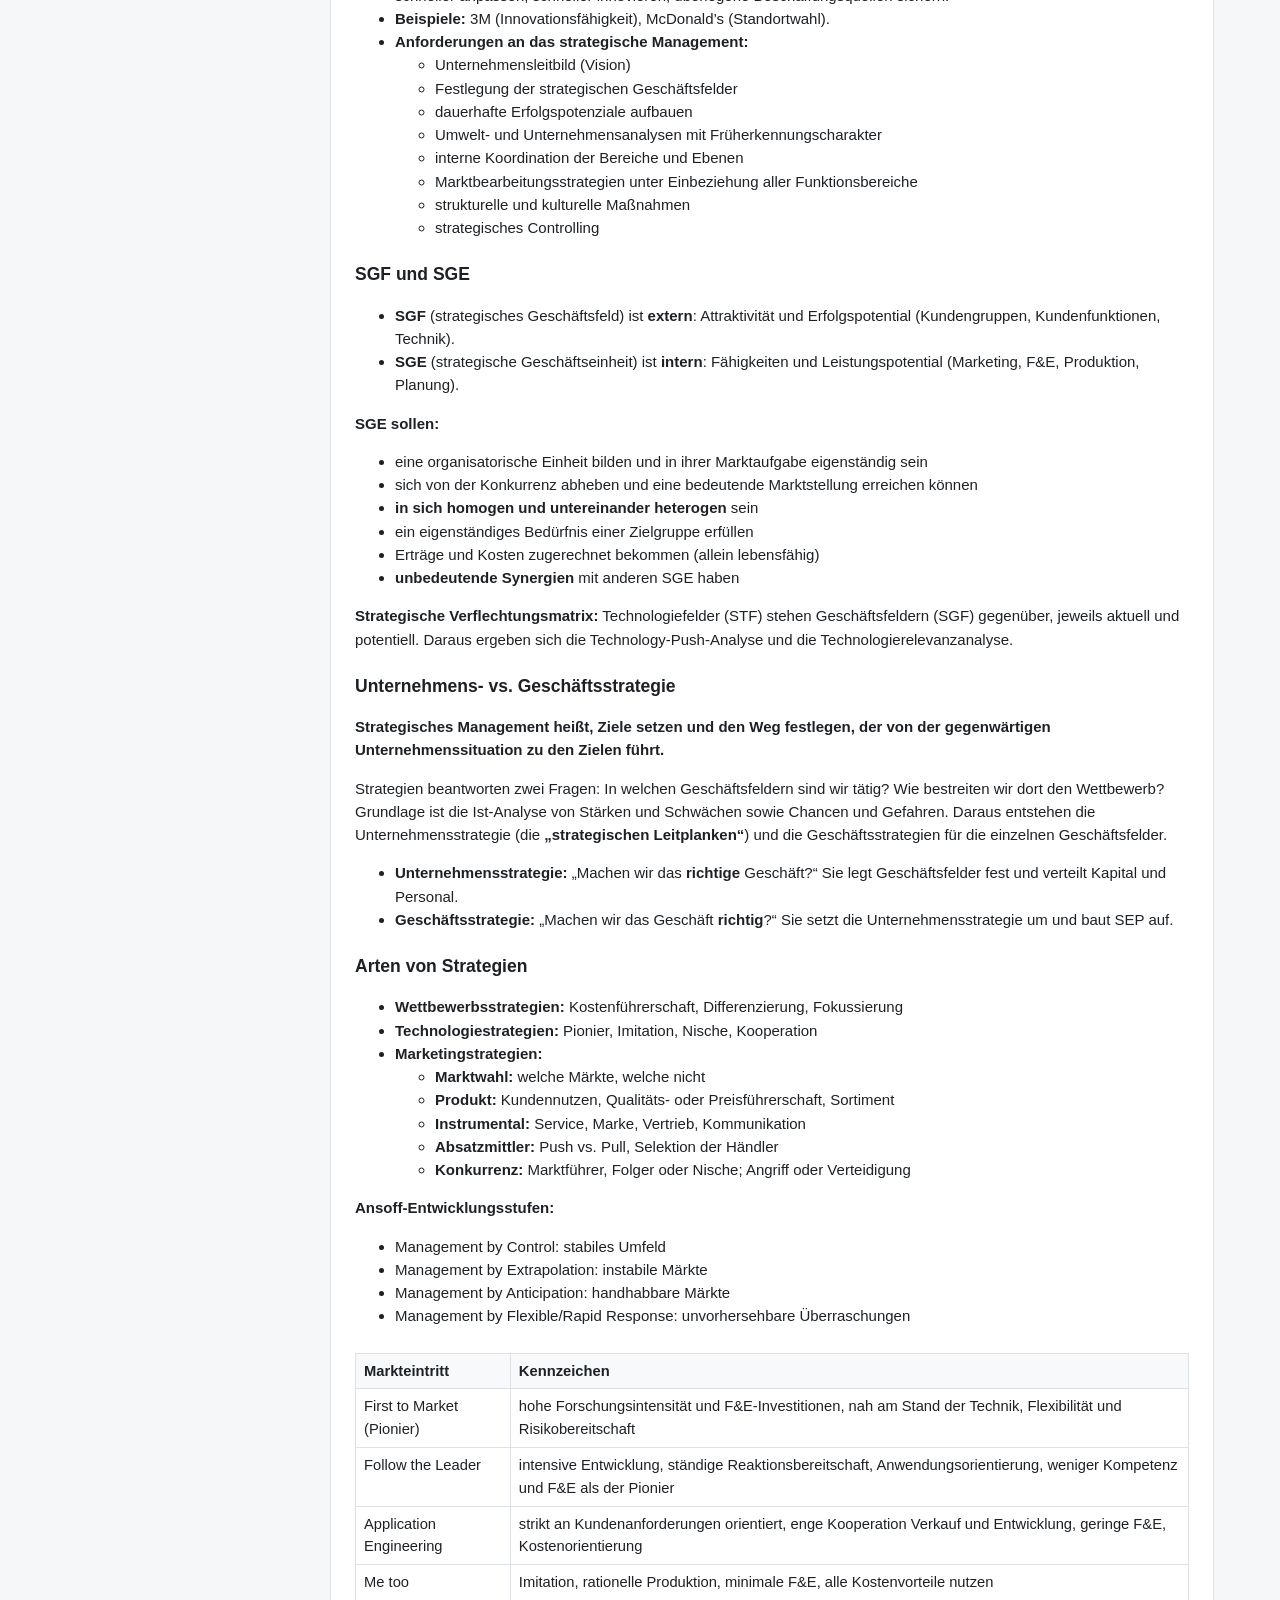
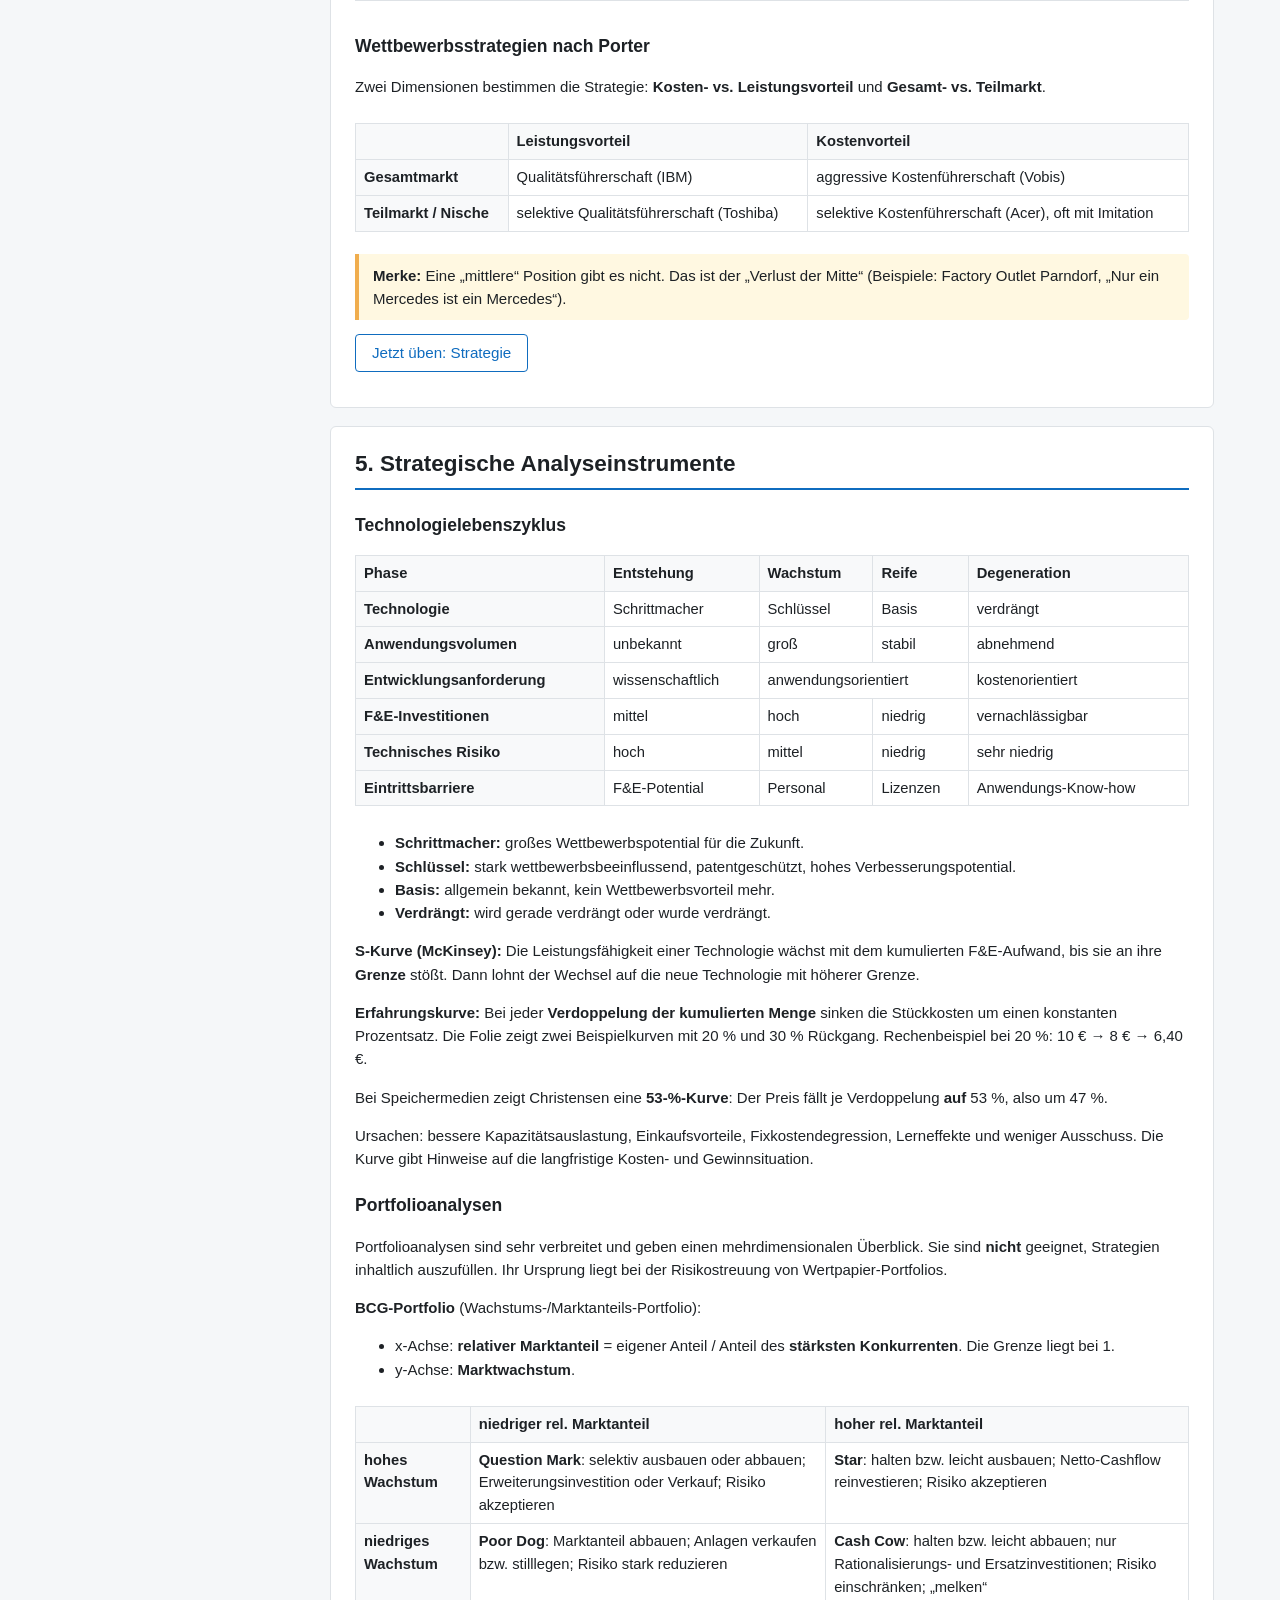
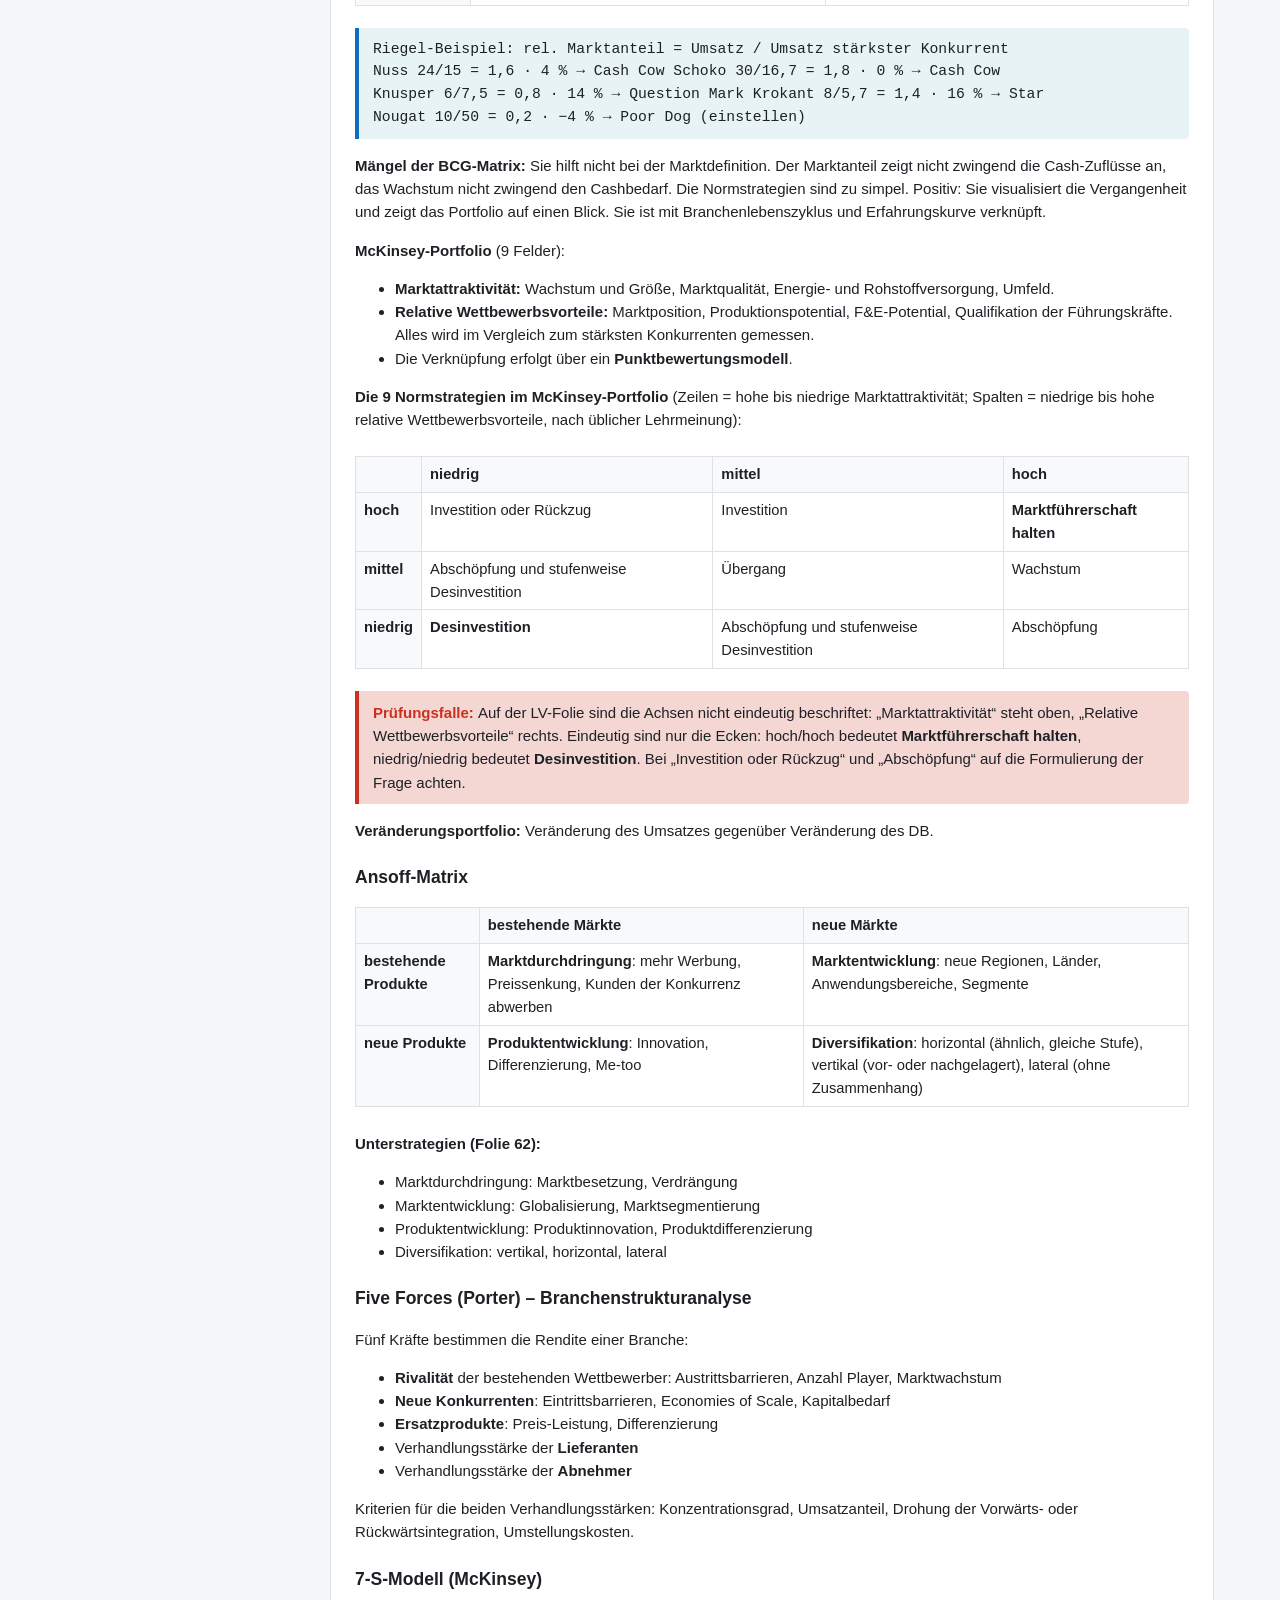
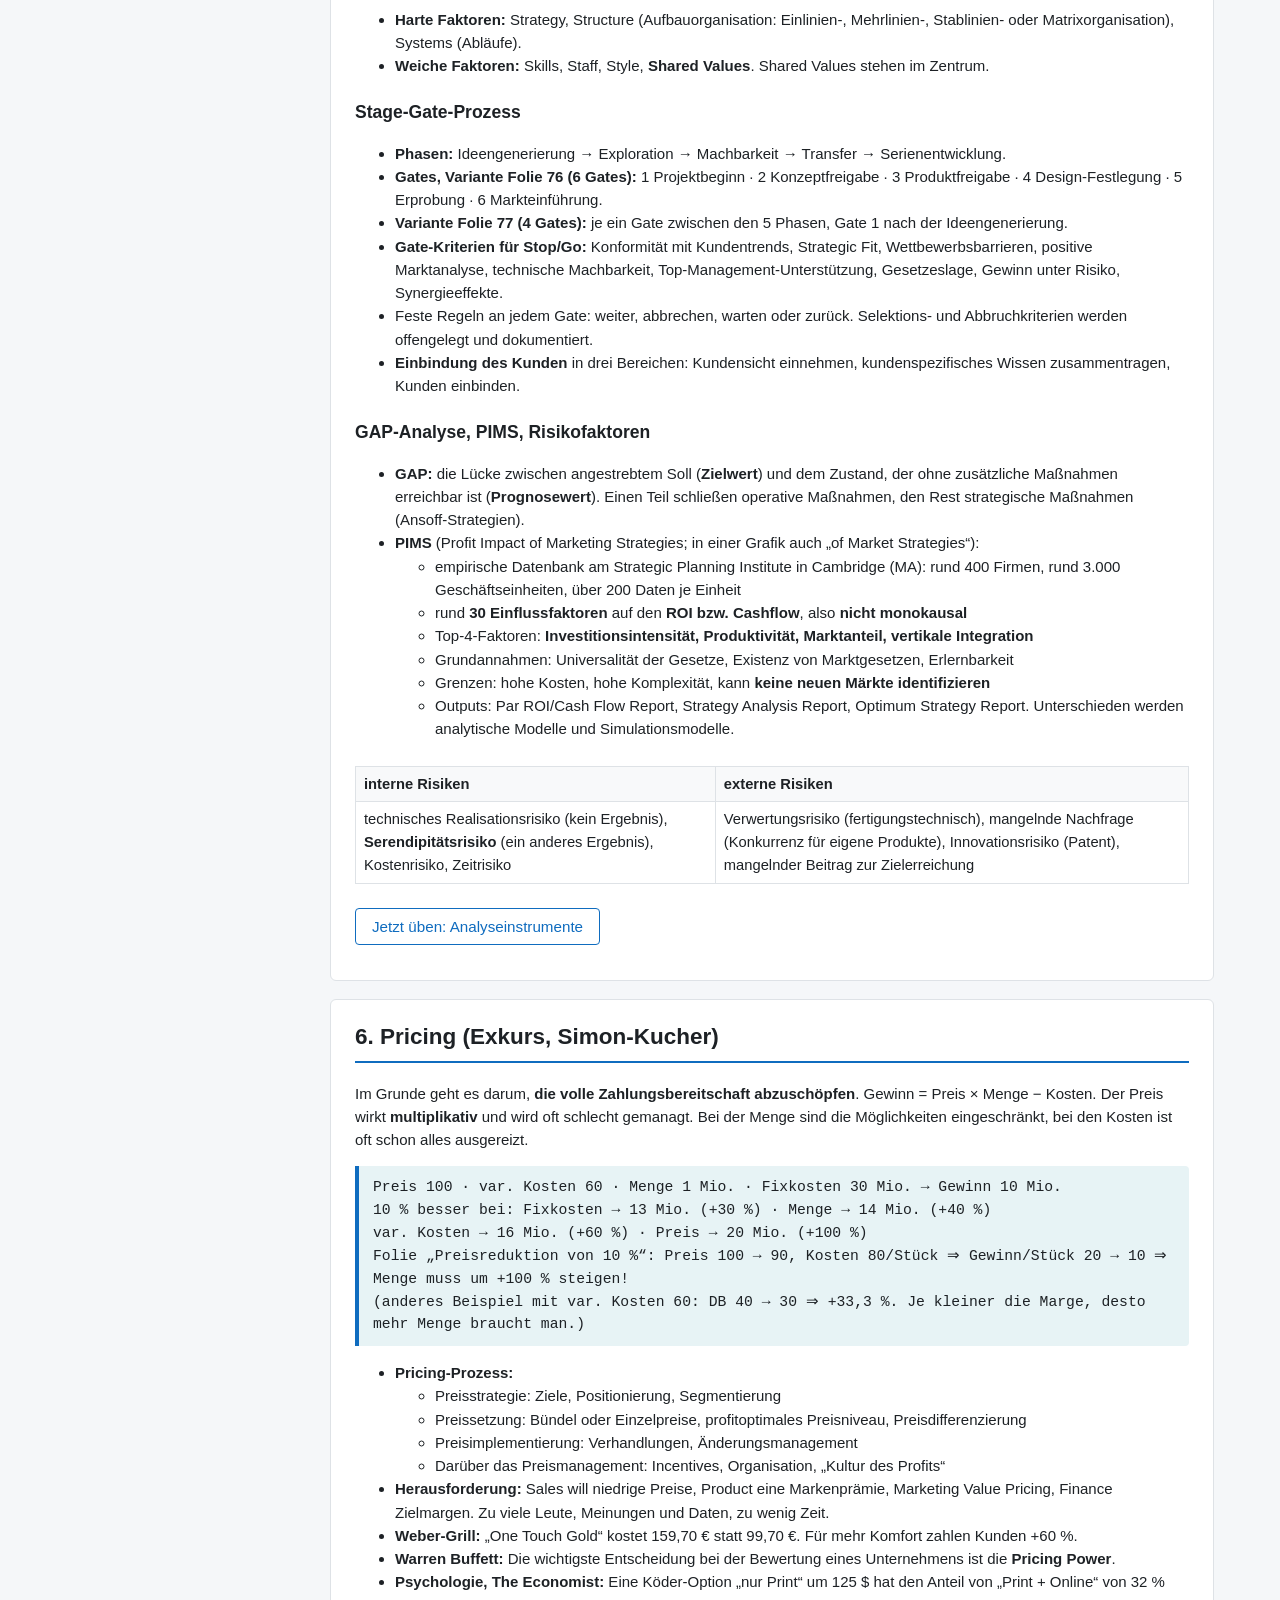
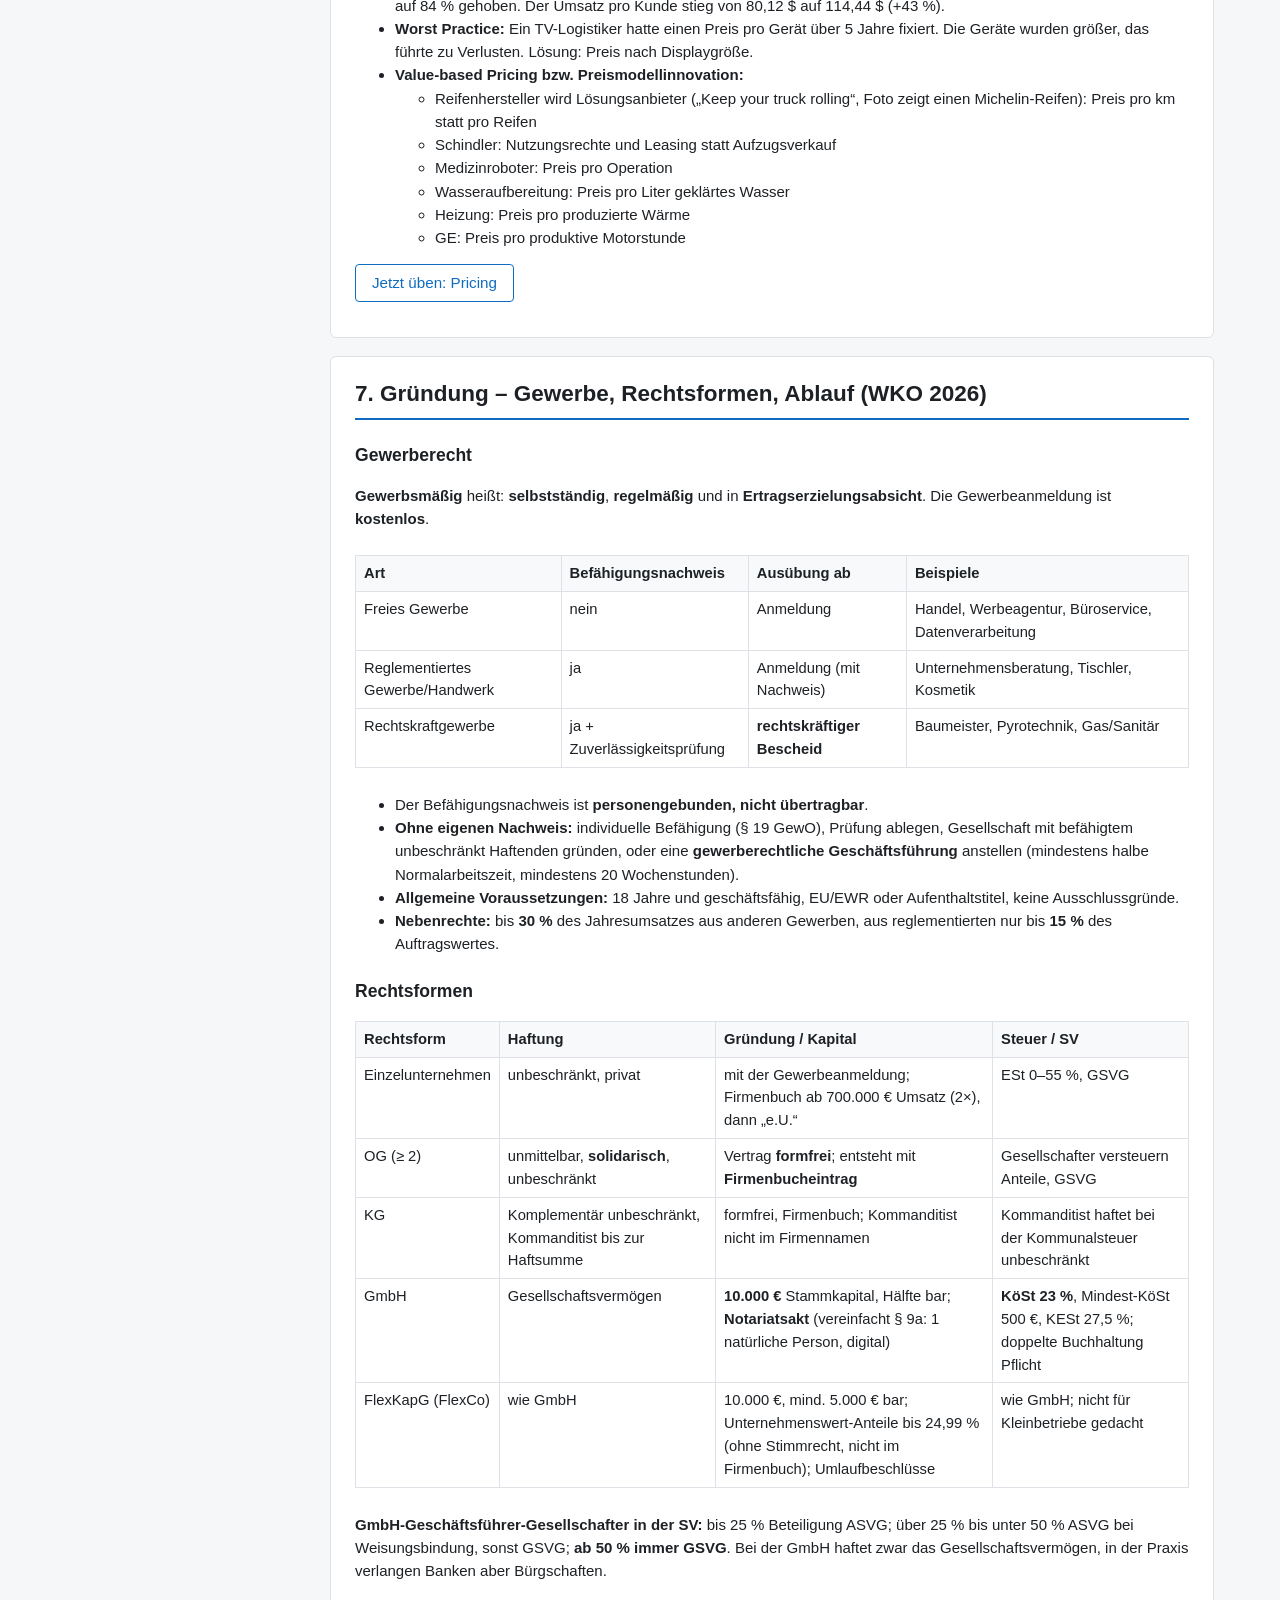
==== commit 3fb2c614: "Lernseite: Skriptkapitel zu Zielen und Planung, Einzelaussagen-Training, Altfragen in Katalog und Ka" ====
--- a/docs/index.html
+++ b/docs/index.html
@@ -45,6 +45,7 @@
           <li><a href="#pricing">Pricing</a></li>
           <li><a href="#gruendung">Gründung – Recht</a></li>
           <li><a href="#planung">Gründung – Planung &amp; Geld</a></li>
+          <li><a href="#ziele">Ziele, Management &amp; Planung</a></li>
           <li><a href="#spick">Spickzettel</a></li>
         </ol>
         <p style="margin:12px 0 0"><a class="btn" href="quiz.html">Zum Fragenkatalog</a></p>
@@ -630,9 +631,48 @@
           <p class="practice-link"><a class="btn btn-outline" href="quiz.html?topic=planung">Jetzt üben: Gründung – Planung &amp; Geld</a></p>
         </section>
 
+        <section id="ziele">
+          <h2>9. Ziele, Management &amp; Planung (Stoff der Altfragen)</h2>
+          <p class="muted">Diese Grundbegriffe kommen in den bekannten Altfragen vor, stehen aber nicht in den drei Skripten. Deshalb hier kompakt.</p>
+          <h3>Management und Controlling</h3>
+          <ul>
+            <li><b>Management:</b> zielorientierte Koordination der güter-, informations- und finanzwirtschaftlichen Prozesse im Unternehmen.</li>
+            <li><b>Controlling</b> unterstützt das Management (Planung, Information, Soll-Ist-Vergleich, Abweichungsanalyse). Controller <b>entscheiden und genehmigen nicht</b>, die Verantwortung bleibt beim Management.</li>
+            <li><b>Ebenen:</b> Top Management (Vorstand, Geschäftsführung, strategisch) · Middle Management (Bereichs- und Abteilungsleitung, Bindeglied) · Lower Management (Meister, Gruppenleitung, operativ).</li>
+            <li>Bei der AG führt der <b>Vorstand</b> die Geschäfte (Top Management), der <b>Aufsichtsrat</b> überwacht.</li>
+          </ul>
+          <h3>Ziele</h3>
+          <div class="table-wrap"><table>
+            <tr><th></th><th>Formalziele</th><th>Sachziele</th></tr>
+            <tr><td>Sphäre</td><td><b>Finanzsphäre</b></td><td><b>Leistungssphäre</b></td></tr>
+            <tr><td>Inhalt</td><td>wirtschaftliche Ergebnisse nach dem ökonomischen Prinzip</td><td>was, wie viel, in welcher Qualität produziert wird</td></tr>
+            <tr><td>Beispiele</td><td>Gewinn (auch „+10 % Gewinn“), Eigenkapitalrentabilität, Shareholder Value</td><td>Produktprogramm, Absatzmenge, Qualität, Marktanteil</td></tr>
+          </table></div>
+          <ul>
+            <li>Sachziele sind das Mittel, um die Formalziele zu erreichen. Zielbeziehungen sind komplementär, konkurrierend oder indifferent.</li>
+            <li><b>SMART:</b> spezifisch, messbar, aktiv bzw. attraktiv, realistisch, terminiert (WKO-Leitfaden).</li>
+            <li><b>Shareholder Value</b> = <b>Marktwert</b> des Eigenkapitals. Er ist weder der Buchwert noch steht er in der Bilanz, und Eigenkapital steht ohnehin auf der Passivseite.</li>
+            <li><b>Stakeholder</b> = alle Anspruchsgruppen: Mitarbeiter, Kunden, Lieferanten, Kapitalgeber, Staat und Öffentlichkeit. Zwischen ihnen gibt es Zielkonflikte.</li>
+            <li><b>CSR:</b> neben ökonomischen auch ökologische und soziale Ziele (Triple Bottom Line), freiwillig und über das Gesetz hinaus.</li>
+            <li><b>Leitbild:</b> Zweck, Ziele und Werte, kurz und prägnant. Nach innen dient es der Koordination und Motivation, nach außen der Vertrauensbildung. Die <b>Vision</b> ist das langfristige Zukunftsbild.</li>
+            <li><b>Business Model Canvas:</b> visualisiert und bewertet Geschäftsmodelle mit 9 Bausteinen: Kundensegmente, Wertangebot, Kanäle, Kundenbeziehungen, Einnahmequellen, Schlüsselressourcen, Schlüsselaktivitäten, Schlüsselpartner, Kostenstruktur.</li>
+          </ul>
+          <h3>Planung</h3>
+          <ul>
+            <li><b>Definition:</b> geistige Vorwegnahme zukünftigen Handelns. Pläne erhöhen die Wahrscheinlichkeit der Zielerreichung und koordinieren die Bereiche.</li>
+            <li><b>Planung ersetzt Improvisation:</b> Je mehr geplant wird, desto <b>weniger</b> muss improvisiert werden. Ganz ohne Improvisation geht es aber nie.</li>
+            <li><b>Fristigkeit:</b> strategisch (langfristig, grob, Top Management) → <b>taktisch</b> (mittelfristig, <b>Bindeglied</b>) → operativ (kurzfristig, detailliert).</li>
+            <li><b>Richtung:</b> Top-down geht schnell, Bottom-up nutzt das Wissen der Basis, das <b>Gegenstromverfahren</b> kombiniert beide, ist am besten abgestimmt und <b>dauert am längsten</b>.</li>
+            <li><b>Blockplanung:</b> Ein fester Zeitraum wird erst nach Ablauf neu geplant, das ist weniger Aufwand. <b>Rollierende Planung:</b> Nach jedem Abschnitt wird ein neuer angehängt und die bestehende Planung überarbeitet. Sie ist <b>aufwändiger</b>, dafür aktueller.</li>
+            <li><b>Agil:</b> kurze Iterationen, Feedback, laufende Anpassung, also gerade <b>keine</b> unveränderbaren Pläne.</li>
+          </ul>
+          <div class="merke">So werden Aussagen in den Altfragen falsch gemacht: Begriffe <b>vertauscht</b> (Formal- und Sachziel, Block- und rollierende Planung), die <b>falsche Ebene oder Rolle</b> genannt (Vorstand im Lower Management, Controlling genehmigt), die <b>falsche Größe</b> genannt (Buchwert statt Marktwert, Fremd- statt Eigenkapital, Aktiv- statt Passivseite) oder das <b>Gegenteil des Konzepts</b> behauptet (agil heißt unveränderbar). Lange, saubere Definitionen waren in den Altfragen immer richtig.</div>
+          <p class="practice-link"><a class="btn btn-outline" href="altfragen.html?topic=alt,ziele">Jetzt üben: Altfragen</a></p>
+        </section>
+
         <!-- ============ 9 ============ -->
         <section id="spick">
-          <h2>9. Spickzettel für den Prüfungstag</h2>
+          <h2>10. Spickzettel für den Prüfungstag</h2>
           <div class="table-wrap"><table>
             <tr><th>Thema</th><th>Das musst du sicher können</th></tr>
             <tr><td>BC vs. BP</td><td>BC: ein Projekt, nur intern. BP: ganze Einheit, auch extern. Der BC liefert Daten an den BP.</td></tr>
@@ -648,6 +688,7 @@
             <tr><td>Weitere Tools</td><td>Technologielebenszyklus (Schrittmacher → Schlüssel → Basis → verdrängt) · S-Kurve · Erfahrungskurve (konstanter Kostenrückgang je Verdoppelung, Folie: 20 % bzw. 30 %) · 7-S (hart: Strategy, Structure, Systems) · Stage-Gate (Folie 76: 6 Gates, Folie 77: 4 Gates + Kriterien) · GAP · PIMS (ROI, 30 Faktoren, keine neuen Märkte)</td></tr>
             <tr><td>Pricing</td><td>+10 % Preis = +100 % Gewinn (im Beispiel) · −10 % Preis bei Kosten 80 ⇒ +100 % Menge nötig · Zahlungsbereitschaft abschöpfen · Value-based Pricing</td></tr>
             <tr><td>Gründung</td><td>frei, reglementiert, Rechtskraft · GmbH 10.000 € (½ bar), Notariatsakt, KöSt 23 % · OG solidarisch, formfrei, entsteht mit Firmenbuch · NeuFöG · ÖGK vor Arbeitsantritt · Finanzamt binnen 1 Monat</td></tr>
+            <tr><td>Ziele &amp; Planung</td><td>Formalziel = Finanzsphäre (Gewinn), Sachziel = Leistungssphäre · Shareholder Value = Marktwert EK · Vorstand = Top Management · Controlling unterstützt, entscheidet nicht · taktisch = Bindeglied · Gegenstrom dauert am längsten · rollierend aufwändiger als Block · mehr Planung → weniger Improvisation</td></tr>
             <tr><td>Zahlen 2026</td><td>SVS: PV 18,5 %, KV 6,8 %, Vorsorge 1,53 %, UV 155,40 € · Mindestbeitragsgrundlage 6.613,20 € · Höchstbeitragsgrundlage 97.020 € · USt-Kleinunternehmer 55.000 € brutto (+10 % Toleranz) · ESt frei bis 13.539 € · Buchführungspflicht ab 700.000 € (2× in Folge) bzw. sofort ab 1 Mio. €, Kapitalgesellschaften immer</td></tr>
           </table></div>
           <p class="practice-link"><a class="btn" href="quiz.html?topic=bc,kosten,kennzahlen,strategie,analyse,pricing,gruendung,planung&amp;mode=exam">Prüfungssimulation starten</a></p>
